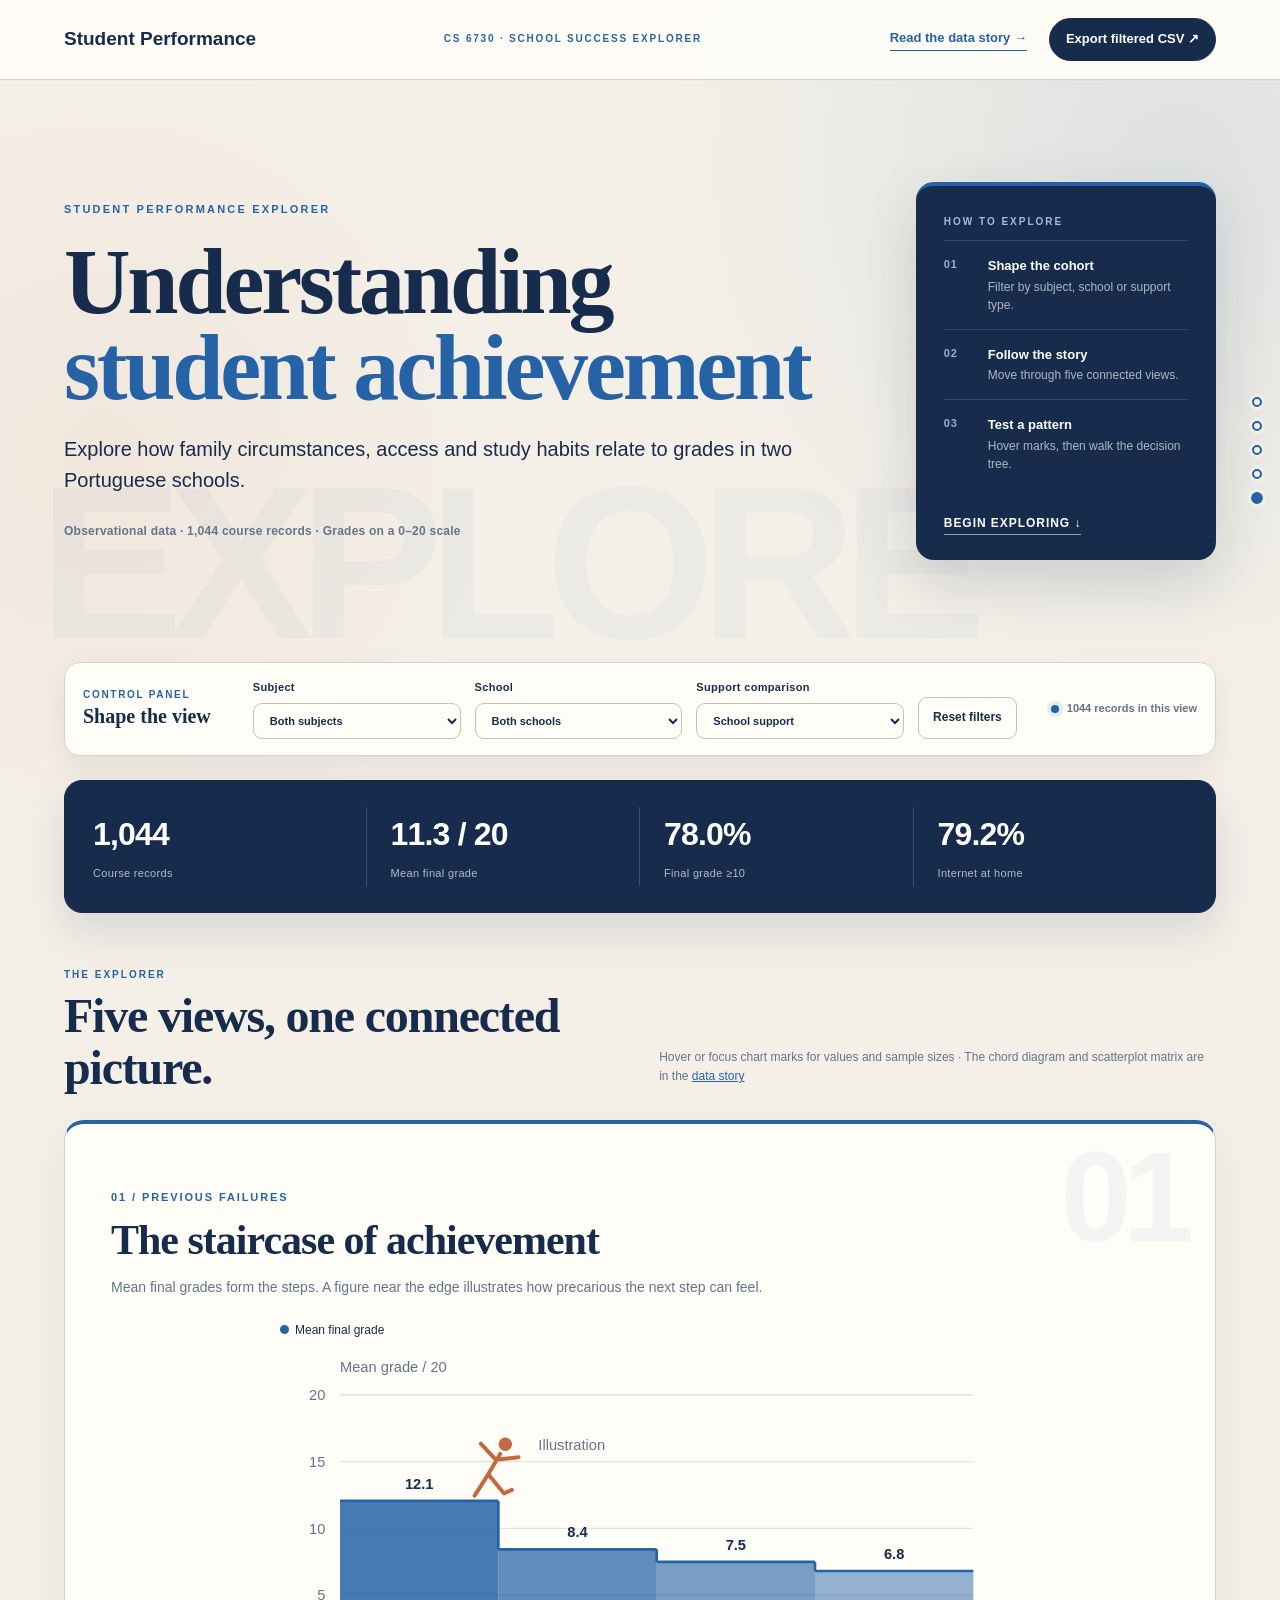
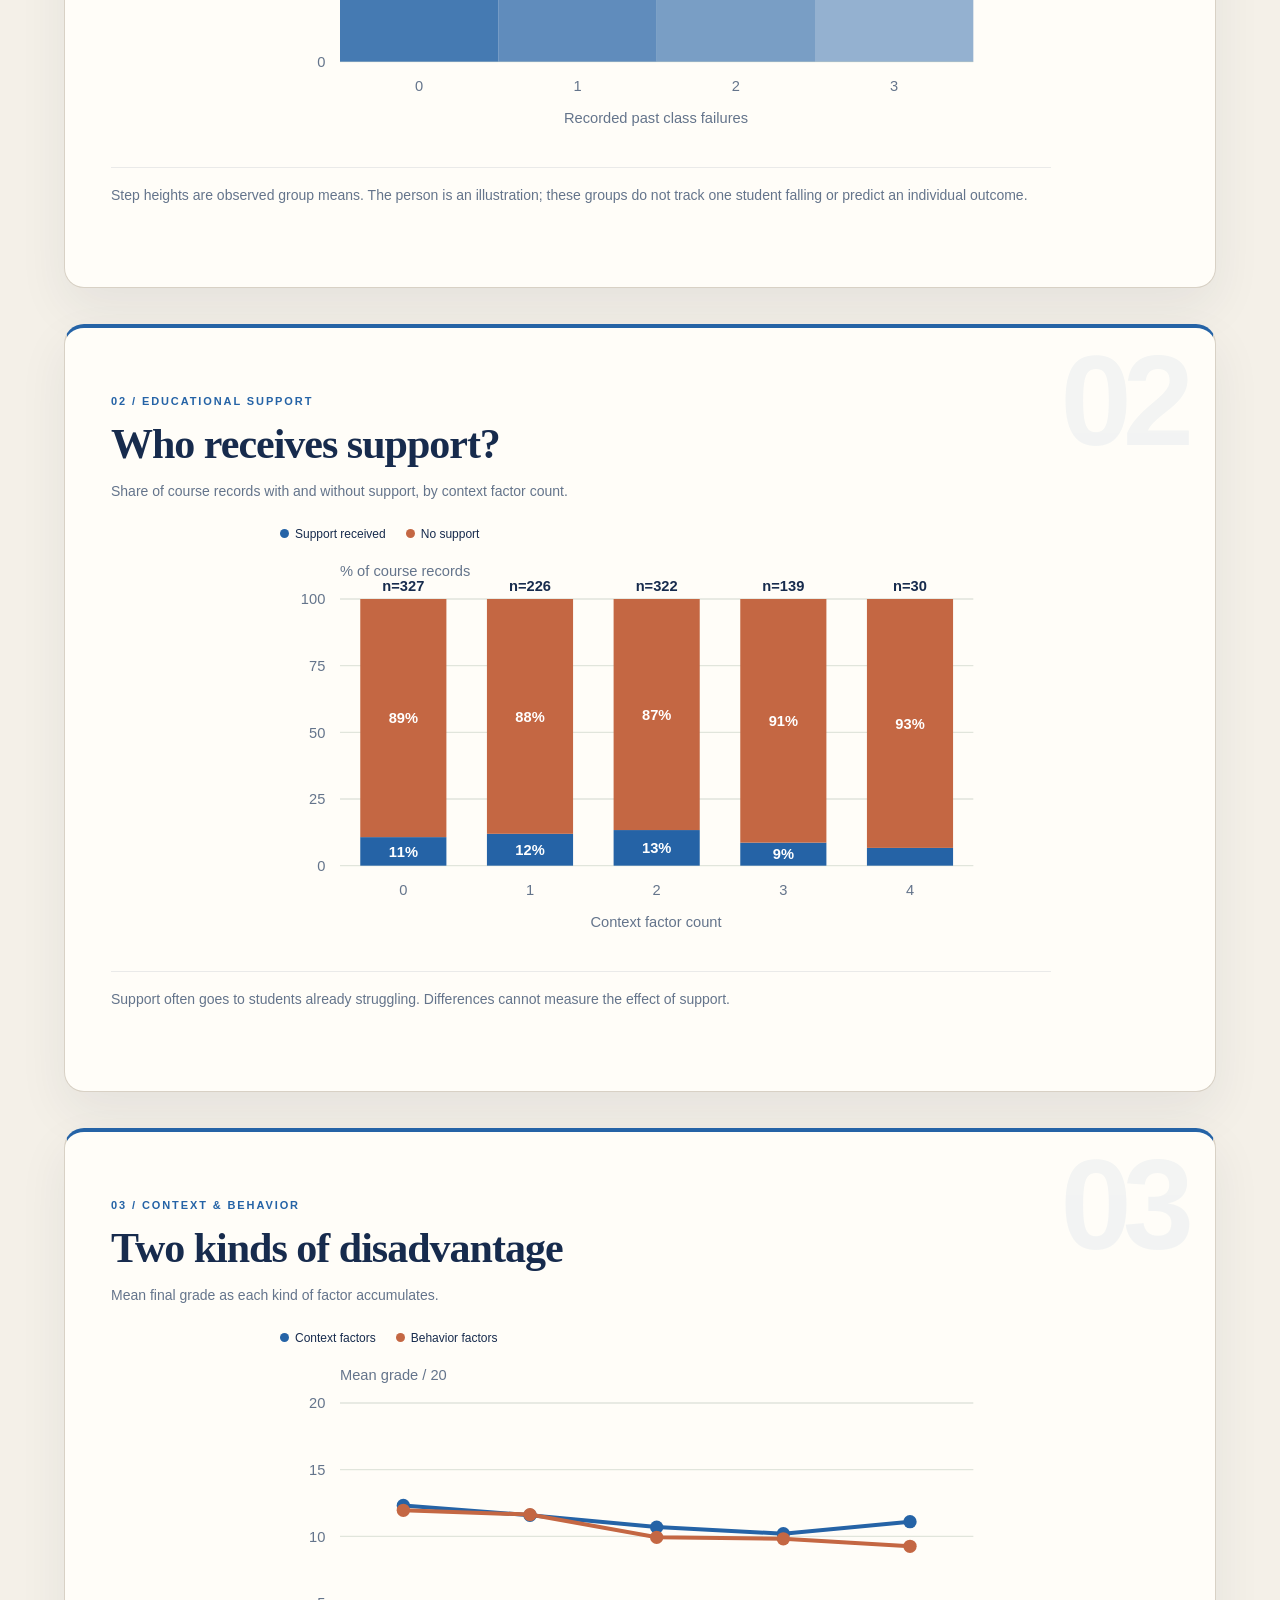
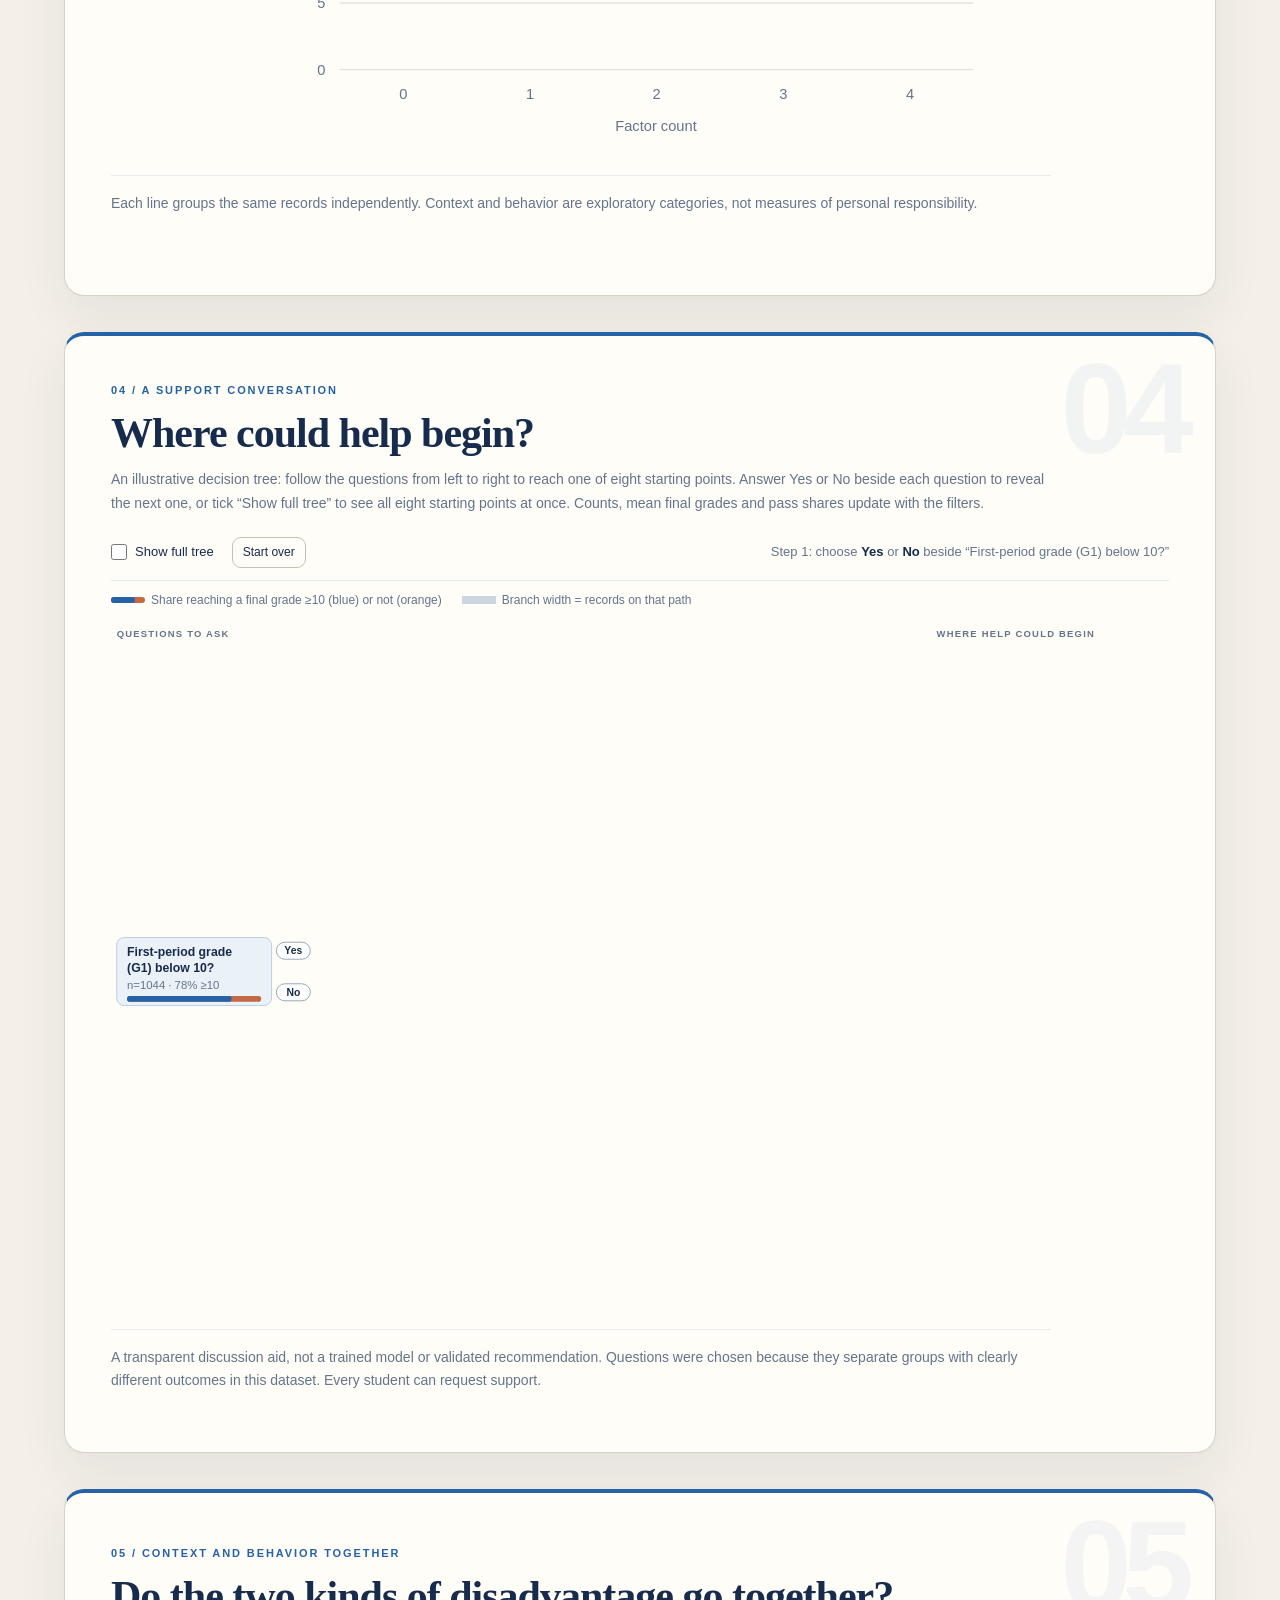
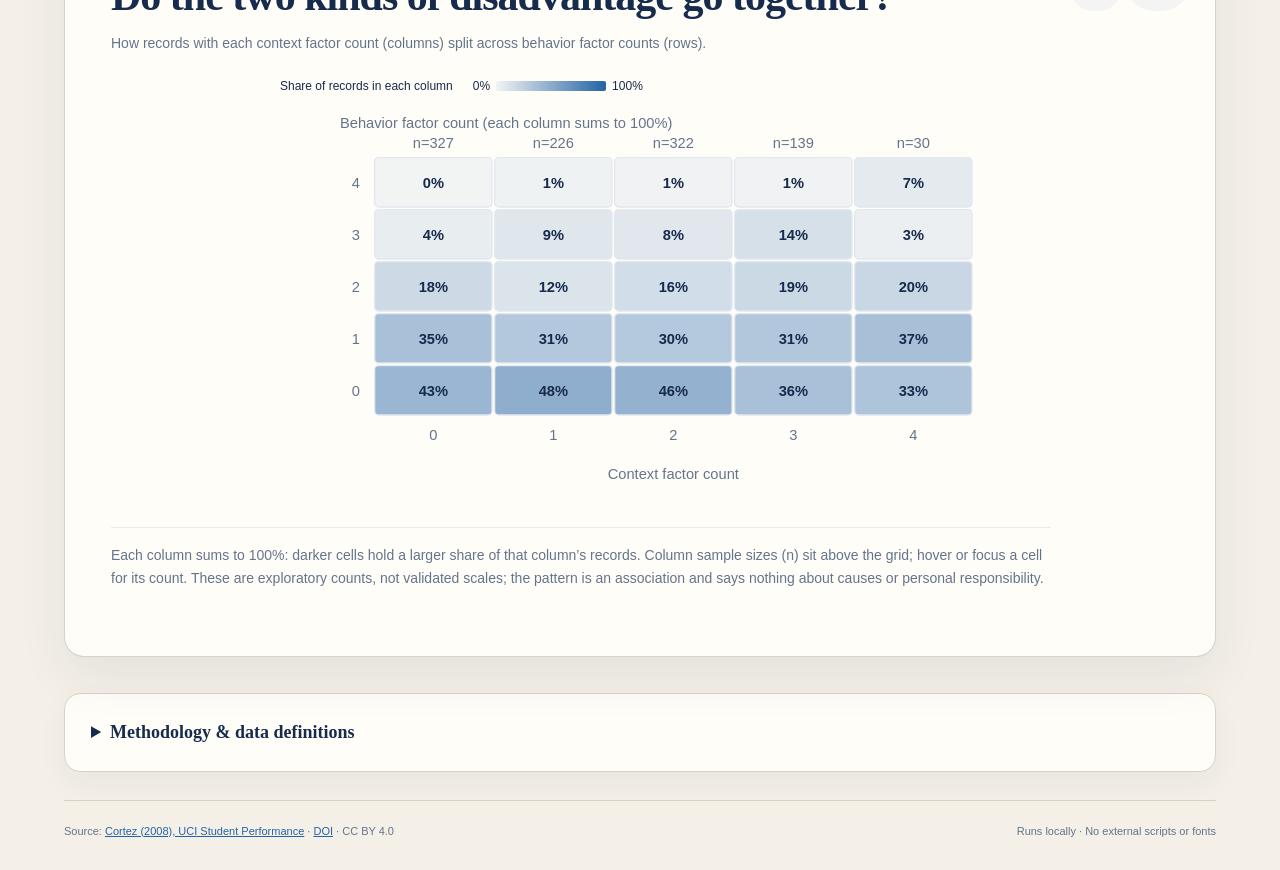
==== web/index.html @ cde4a8af "My final prototype changes Added sankey diagram for higher ed, support diagram at end, some scatterp" ====
<!doctype html>
<html lang="en" class="explorer-root">
<head><meta charset="utf-8"><meta name="viewport" content="width=device-width,initial-scale=1"><title>Student Performance Explorer</title><link rel="stylesheet" href="style.css"></head>
<body class="explorer">
<header class="site-header"><a href="#top" class="brand">Student Performance</a><span class="eyebrow">CS 6730 · SCHOOL SUCCESS EXPLORER</span><div class="header-actions"><a href="story.html" class="story-link">Read the data story →</a><button id="export">Export filtered CSV ↗</button></div></header>
<main id="top">
<section class="intro explorer-hero">
<div class="hero-copy"><p class="eyebrow">STUDENT PERFORMANCE EXPLORER</p><h1>Understanding<br><span>student achievement</span></h1><p class="lead">Explore how family circumstances, access and study habits relate to grades in two Portuguese schools.</p><p class="intro-note">Observational data · 1,044 course records · Grades on a 0–20 scale</p></div>
<aside class="hero-guide" aria-label="How to use this explorer"><p class="eyebrow">HOW TO EXPLORE</p><ol><li><span>01</span><p><strong>Shape the cohort</strong>Filter by subject, school or support type.</p></li><li><span>02</span><p><strong>Follow the story</strong>Move through five connected views.</p></li><li><span>03</span><p><strong>Test a pattern</strong>Hover marks, then walk the decision tree.</p></li></ol><a href="#v1">Begin exploring ↓</a></aside>
</section>
<section class="filters" aria-label="Filter course records"><div class="filter-heading"><p class="eyebrow">CONTROL PANEL</p><strong>Shape the view</strong></div><label>Subject<select id="subject"><option value="all">Both subjects</option><option>Mathematics</option><option>Portuguese</option></select></label><label>School<select id="school"><option value="all">Both schools</option><option value="GP">Gabriel Pereira</option><option value="MS">Mousinho da Silveira</option></select></label><label>Support comparison<select id="support"><option value="schoolsup">School support</option><option value="famsup">Family support</option></select></label><button id="reset">Reset filters</button><div class="filter-result"><i aria-hidden="true"></i><span id="filter-status" aria-live="polite"></span></div></section>
<section class="stats" id="stats"></section>
<div class="section-heading"><div><p class="eyebrow">THE EXPLORER</p><h2>Five views, one connected picture.</h2></div><span>Hover or focus chart marks for values and sample sizes · The chord diagram and scatterplot matrix are in the <a href="story.html#rising">data story</a></span></div>
<section class="grid">
<article class="card" id="v1" data-num="01"><p class="eyebrow">01 / PREVIOUS FAILURES</p><h3>The staircase of achievement</h3><p>Mean final grades form the steps. A figure near the edge illustrates how precarious the next step can feel.</p><div id="failures" class="chart"></div><p class="note">Step heights are observed group means. The person is an illustration; these groups do not track one student falling or predict an individual outcome.</p></article>
<article class="card" id="v2" data-num="02"><p class="eyebrow">02 / EDUCATIONAL SUPPORT</p><h3>Who receives support?</h3><p>Share of course records with and without support, by context factor count.</p><div id="support-chart" class="chart"></div><p class="note">Support often goes to students already struggling. Differences cannot measure the effect of support.</p></article>
<article class="card" id="v3" data-num="03"><p class="eyebrow">03 / CONTEXT & BEHAVIOR</p><h3>Two kinds of disadvantage</h3><p>Mean final grade as each kind of factor accumulates.</p><div id="factors" class="chart"></div><p class="note">Each line groups the same records independently. Context and behavior are exploratory categories, not measures of personal responsibility.</p></article>
<article class="card" id="v4" data-num="04"><p class="eyebrow">04 / A SUPPORT CONVERSATION</p><h3>Where could help begin?</h3><p>An illustrative decision tree: follow the questions from left to right to reach one of eight starting points. Answer Yes or No beside each question to reveal the next one, or tick “Show full tree” to see all eight starting points at once. Counts, mean final grades and pass shares update with the filters.</p><div id="tree" class="tree"></div><p class="note">A transparent discussion aid, not a trained model or validated recommendation. Questions were chosen because they separate groups with clearly different outcomes in this dataset. Every student can request support.</p></article>
<article class="card wide" id="v5" data-num="05"><p class="eyebrow">05 / CONTEXT AND BEHAVIOR TOGETHER</p><h3>Do the two kinds of disadvantage go together?</h3><p>How records with each context factor count (columns) split across behavior factor counts (rows).</p><div id="behavior-context" class="chart progression"></div><p class="note">Each column sums to 100%: darker cells hold a larger share of that column’s records. Column sample sizes (n) sit above the grid; hover or focus a cell for its count. These are exploratory counts, not validated scales; the pattern is an association and says nothing about causes or personal responsibility.</p></article>


</section>
<details class="method"><summary>Methodology & data definitions</summary><div class="method-grid"><div><h3>Context factors · 0–4</h3><p>One point each: no home internet; travel time above 30 minutes (code ≥3); mother's education below secondary (Medu &lt;3); father's education below secondary (Fedu &lt;3).</p></div><div><h3>Behavior factors · 0–4</h3><p>One point each: study time below 2 hours/week; workday alcohol code ≥3; weekend alcohol code ≥3; no stated desire for higher education. These thresholds are project choices, not UCI definitions.</p></div><div><h3>Records, not unique students</h3><p>395 mathematics + 649 Portuguese course records. Some students appear in both subjects. Combined means weight every course record equally; use the subject filter for separate comparisons. Grades run from 0 to 20, with ≥10 treated as passing.</p></div></div><p>All plots include zero grades. Small groups can yield unstable averages. Parental education: 0 none, 1 primary, 2 grades 5–9, 3 secondary, 4 higher. Travel: 1 &lt;15 min, 2 15–30 min, 3 30–60 min, 4 &gt;60 min.</p></details>
<footer><span>Source: <a href="https://archive.ics.uci.edu/dataset/320/student+performance" target="_blank" rel="noreferrer">Cortez (2008), UCI Student Performance</a> · <a href="https://doi.org/10.24432/C5TG7T">DOI</a> · CC BY 4.0</span><span>Runs locally · No external scripts or fonts</span></footer>
</main><nav class="dots" aria-label="Jump between charts"><a href="#v1" title="Previous failures" aria-label="Previous failures"></a><a href="#v2" title="Educational support" aria-label="Educational support"></a><a href="#v3" title="Context and behavior factors" aria-label="Context and behavior factors"></a><a href="#v4" title="Support conversation" aria-label="Support conversation"></a><a href="#v5" title="Context and behavior together" aria-label="Context and behavior together"></a></nav><div id="tooltip" role="status" hidden></div><script src="data.js"></script><script src="tree.js"></script><script src="app.js"></script></body></html>
---- web/style.css ----
:root{--ink:#172b4d;--muted:#64748b;--paper:#f8fafc;--teal:#2563a6;--orange:#bd6840;--line:#e2e8f0}*{box-sizing:border-box}body{margin:0;background:var(--paper);color:var(--ink);font:15px/1.5 'Segoe UI',sans-serif}header{display:flex;align-items:center;justify-content:space-between;gap:20px;padding:18px 5%;background:white;border-bottom:1px solid var(--line)}.brand{font-size:19px;font-weight:650;text-decoration:none;color:var(--ink)}.eyebrow{font-size:10px;letter-spacing:1.3px;font-weight:600;color:var(--muted)}main{max-width:1400px;margin:auto;padding:0 5%}.intro{padding:35px 0 26px}.intro .eyebrow{margin-bottom:8px}h1{font-size:36px;line-height:1.2;letter-spacing:-1px;margin:0 0 12px;font-weight:650}.lead{color:var(--muted);font-size:16px;margin:0;max-width:760px}.intro-note{font-size:12px;color:var(--muted);margin-bottom:0}button,select{font:inherit;color:var(--ink);background:white;border:1px solid #cbd5e1;border-radius:5px;padding:8px 12px;cursor:pointer}button:hover{background:#f1f5f9}button:focus-visible,select:focus-visible{outline:3px solid #93c5fd;outline-offset:2px}.filters{display:flex;flex-wrap:wrap;align-items:end;gap:16px;background:white;border:1px solid var(--line);padding:18px;border-radius:7px}.filters label,.scatter-controls label{display:grid;gap:6px;font-size:12px;font-weight:600}.filters select{min-width:180px}#filter-status{margin-left:auto;font-size:12px;color:var(--muted)}.stats{display:grid;grid-template-columns:repeat(4,1fr);gap:22px;padding:26px 0}.stat{border-right:1px solid var(--line)}.stat:last-child{border:0}.stat strong{display:block;font-size:29px;font-weight:600;letter-spacing:-.8px}.stat span{font-size:12px;color:var(--muted)}.section-heading{display:flex;justify-content:space-between;align-items:center;gap:20px;padding:0 0 18px}.section-heading h2{font-size:21px;margin:0;font-weight:600}.section-heading span{font-size:12px;color:var(--muted)}.grid{display:grid;grid-template-columns:1fr 1fr;gap:20px}.card{background:white;border:1px solid var(--line);border-radius:7px;padding:24px;min-width:0;display:flex;flex-direction:column}.card>.eyebrow{margin-top:0;margin-bottom:8px}.card h3{font-size:21px;font-weight:600;letter-spacing:-.4px;margin:0 0 8px}.card>p:not(.eyebrow){color:var(--muted);margin-top:0}.card>.note{font-size:12px;line-height:1.5;margin-top:auto;padding-top:16px;border-top:1px solid #f1f5f9}.chart{margin-bottom:16px}.chart svg{display:block;width:100%;height:auto}.chart text{font:11px 'Segoe UI',sans-serif;fill:var(--muted)}.chart .value{fill:var(--ink);font-weight:600}.legend{display:flex;flex-wrap:wrap;gap:20px;font-size:12px;margin:8px 0 15px}.legend i{display:inline-block;width:9px;height:9px;border-radius:50%;margin-right:6px}.chart [tabindex]:focus{outline:none;stroke:var(--ink);stroke-width:3}.wide{grid-column:1/-1}.progression{max-width:680px;width:100%;margin:0 auto 20px}.scatter-controls{display:flex;align-items:end;flex-wrap:wrap;gap:20px;border-bottom:1px solid var(--line);padding:6px 0 18px;margin-bottom:20px}#matrix-selection{font-size:12px;color:var(--muted);margin-left:auto;padding-bottom:9px}.matrix-scroll{overflow-x:auto}.scatter-matrix{min-width:660px;max-width:980px;width:100%;margin:0 auto}.scatter-matrix svg{display:block;width:100%;height:auto}.scatter-matrix text{font:10px 'Segoe UI',sans-serif;fill:var(--muted)}.scatter-matrix .matrix-label{font-size:13px;font-weight:600;fill:var(--ink)}.scatter-matrix .distribution-label{font-size:10px}.scatter-matrix [tabindex]:focus{outline:none}.scatter-matrix [tabindex]:focus-visible{stroke:#0f172a;stroke-width:2}.scatter-matrix .bar{cursor:pointer;fill:var(--ink);fill-opacity:0}.scatter-matrix .bar:hover{fill-opacity:.06}.scatter-matrix .has-selection .base circle,.scatter-matrix .has-selection .base rect{fill:#cbd5e1}.scatter-matrix .has-selection .base{fill-opacity:.3}.scatter-matrix .brush{fill:#172b4d0d;stroke:var(--ink);stroke-dasharray:4 3;pointer-events:none}.scatter-matrix .brushes{pointer-events:none}.scatter-matrix .bar.is-selected{stroke:var(--ink);stroke-width:1.5;stroke-dasharray:3 2}.scatter-controls .add-toggle{display:flex;align-items:center;gap:8px;font-weight:400;font-size:13px;cursor:pointer;padding-bottom:8px}.add-toggle span{color:var(--muted);font-size:12px}.add-toggle input{width:16px;height:16px;margin:0;accent-color:var(--teal)}.scatter-matrix .brush-area{fill:transparent;cursor:crosshair;touch-action:none}.scatter-matrix .sel,.scatter-matrix .sel-bars{pointer-events:none}.matrix-legend{color:var(--muted);align-items:center;padding-top:10px}.method{margin:24px 0;background:white;border:1px solid var(--line);border-radius:7px;padding:20px;font-size:13px;color:var(--muted)}.method summary{color:var(--ink);font-size:15px;font-weight:600;cursor:pointer}.method-grid{display:grid;grid-template-columns:repeat(3,1fr);gap:25px}.method h3{font-size:15px;color:var(--ink)}footer{display:flex;justify-content:space-between;gap:20px;border-top:1px solid var(--line);padding:22px 0 30px;font-size:11px;color:var(--muted)}a{color:var(--teal)}#tooltip{position:fixed;z-index:5;background:#172b4d;color:white;border-radius:5px;padding:9px 12px;font-size:12px;max-width:260px;pointer-events:none}@media(max-width:900px){header>.eyebrow,.section-heading>span{display:none}.grid{grid-template-columns:1fr}.method-grid{grid-template-columns:1fr}h1{font-size:31px}}@media(max-width:580px){header{padding:14px 5%;gap:12px}.brand{font-size:16px}header button{font-size:12px}.intro{padding-top:26px}h1{font-size:27px}.lead{font-size:14px}.filters label,.filters select{width:100%}.filters{gap:12px}.stats{grid-template-columns:1fr 1fr}.stat:nth-child(2){border:0}.card{padding:16px}.card h3{font-size:19px}#matrix-selection{margin-left:0}footer{flex-direction:column}}

/* One view per screen, with scroll snapping and dot navigation */
html{scroll-snap-type:y proximity;scroll-behavior:smooth}
@media(prefers-reduced-motion:reduce){html{scroll-behavior:auto}}
.grid{grid-template-columns:1fr;gap:28px}
.grid>.card{scroll-snap-align:start;scroll-margin-top:16px;min-height:calc(100vh - 32px);justify-content:center}
.grid>.card>.note{margin-top:16px}
.chart{max-width:720px;width:100%;margin-left:auto;margin-right:auto}
@media(min-width:901px) and (min-height:640px){.filters{position:sticky;top:0;z-index:4;box-shadow:0 2px 6px rgba(15,23,42,.08)}.grid>.card{scroll-margin-top:112px;min-height:calc(100vh - 132px)}}
.dots{position:fixed;right:14px;top:50%;transform:translateY(-50%);display:flex;flex-direction:column;gap:12px;z-index:3}
.dots a{display:block;width:11px;height:11px;border-radius:50%;border:2px solid var(--teal);background:white}
.dots a.active{background:var(--teal)}
.dots a:focus-visible{outline:3px solid #93c5fd;outline-offset:2px}
@media(max-width:900px){.dots{display:none}.grid>.card{min-height:0}}

/* Risk-factor chord diagram */
.network-chart svg text{font-size:13px}
.network-chart .net-link{fill-opacity:.82;stroke:white;stroke-width:.75;cursor:pointer;transition:fill-opacity .15s}
.network-chart .net-edge:hover .net-link,.network-chart .net-edge.is-hot .net-link{fill-opacity:1;stroke:var(--ink);stroke-width:1}
.network-chart .has-hot .net-edge:not(.is-hot) .net-link{fill-opacity:.1}
.network-chart .net-node>path:not(.net-hit){stroke:white;stroke-width:1}
.network-chart .net-hit{fill:transparent;stroke:none;cursor:pointer}
.network-chart .net-sel{fill:var(--ink);stroke:none!important;pointer-events:none}
.network-chart .net-label{paint-order:stroke;stroke:white;stroke-width:3px;stroke-linejoin:round;pointer-events:none}
.network-chart svg .net-group{font-size:11px;letter-spacing:1.3px;font-weight:600}
.network-chart .net-sel-label{fill:var(--ink);font-weight:600}
.network-chart .net-node.is-empty{opacity:.45}
.network-chart .has-selection .net-node.is-unselected{opacity:.4}
.network-chart .has-selection .net-link{fill-opacity:.3}
.network-chart .net-node.is-selected .net-hit,.network-chart .net-edge.is-selected .net-link{stroke:var(--ink);stroke-width:2;stroke-dasharray:4 3}
.network-chart .net-edge.is-selected .net-link{fill-opacity:1}
@media(prefers-reduced-motion:reduce){.network-chart .net-link{transition:none}}
.net-callout{font-size:14px;margin:0 0 4px;line-height:1.9}
.net-callout button{font-size:12px;padding:5px 10px;margin-left:6px}
.net-threshold{display:flex!important;align-items:center;gap:10px;font-weight:400!important;font-size:13px!important;padding-bottom:8px}
.net-threshold input{accent-color:var(--teal);width:150px}
.net-threshold output{font-weight:600;min-width:34px}
.net-legend{justify-content:center;color:var(--muted);align-items:center}.net-side{display:grid;gap:18px;margin-top:20px}.net-side .net-legend{flex-direction:column;align-items:flex-start;gap:10px;margin:0;padding:0 4px}.net-side .net-detail{margin-top:0}
.net-legend span{display:inline-flex;align-items:center;gap:6px}
#network-selection{font-size:12px;color:var(--muted);margin-left:auto;padding-bottom:9px}
.net-layout{display:grid;grid-template-columns:minmax(0,1fr) 260px;gap:20px;align-items:start;max-width:1320px;width:100%;margin:0 auto 16px}
.net-layout .network-chart{max-width:none;margin:0}.net-layout .network-chart svg{max-height:max(560px,calc(100vh - 160px));margin:0 auto}
#net-callout{max-width:1320px;width:100%;margin:0 auto}
.net-detail{border:1px solid var(--line);border-radius:7px;padding:16px;font-size:13px;line-height:1.5;color:var(--muted);background:var(--paper);min-height:120px;margin-top:20px}
.net-detail h4{margin:0 0 10px;font-size:15px;font-weight:600;color:var(--ink)}
.net-detail p{margin:10px 0 0}.net-detail h5{margin:14px 0 6px;padding-top:12px;border-top:1px solid var(--line);font-size:12px;font-weight:600;color:var(--muted)}
.net-detail dl{display:grid;grid-template-columns:1fr auto;gap:4px 12px;margin:0}
.net-detail dd{margin:0;color:var(--ink);font-weight:600;text-align:right;font-variant-numeric:tabular-nums}
.net-detail dd small{font-weight:400;color:var(--muted)}
.net-detail dl+p,.net-detail>p:only-child{margin:0}
@media(max-width:900px){.net-layout{grid-template-columns:1fr}.net-side{margin-top:0}.net-detail{min-height:0}}
@media(max-width:640px){.net-layout .network-chart{overflow-x:auto}.net-layout .network-chart svg{min-width:640px;max-height:none}}
.story-link{font-size:13px;font-weight:600;text-decoration:none;white-space:nowrap}

/* Cross-platform typography */
body{font:15px/1.6 ui-sans-serif,-apple-system,'Segoe UI',Roboto,Helvetica,Arial,sans-serif}
h1{font-size:clamp(40px,7vw,82px);line-height:1.05;letter-spacing:-2px;margin:0 0 16px;font-weight:700}
.chart text{font:11px/1.4 ui-sans-serif,-apple-system,'Segoe UI',Roboto,Helvetica,Arial,sans-serif}
.scatter-matrix text{font:10px/1.4 ui-sans-serif,-apple-system,'Segoe UI',Roboto,Helvetica,Arial,sans-serif}
@media(max-width:900px){h1{font-size:clamp(40px,7vw,82px)}}
@media(max-width:580px){h1{font-size:clamp(40px,7vw,82px)}}

/* Explorer editorial shell */
.explorer-root{overflow-x:clip}
body.explorer{--explore-paper:#f4f0e8;--explore-surface:#fffdf8;--explore-line:#d8d1c5;background:var(--explore-paper);background-image:radial-gradient(circle at 8% 8%,rgba(196,103,67,.07),transparent 26rem),radial-gradient(circle at 92% 3%,rgba(37,99,166,.10),transparent 32rem);overflow-x:clip}
.explorer .site-header{position:sticky;top:0;z-index:12;min-height:67px;background:rgba(255,253,248,.92);border-color:var(--explore-line);backdrop-filter:blur(10px);box-shadow:0 1px 0 rgba(23,43,77,.02)}
.explorer .site-header>.eyebrow{color:var(--teal);letter-spacing:1.8px}
.explorer .header-actions{display:flex;align-items:center;gap:22px}
.explorer .story-link{padding-bottom:2px;border-bottom:1px solid currentColor}
.explorer #export{border-color:var(--ink);border-radius:999px;background:var(--ink);color:white;font-size:13px;font-weight:700;padding:10px 16px}
.explorer #export:hover{background:#243a5d}
.explorer main{max-width:1400px}
.explorer .explorer-hero{position:relative;display:grid;grid-template-columns:minmax(0,1.65fr) minmax(270px,.65fr);align-items:center;gap:clamp(44px,7vw,100px);min-height:calc(68svh - 67px);padding:clamp(58px,8vw,104px) 0;isolation:isolate}
.explorer .explorer-hero::before{content:"EXPLORE";position:absolute;left:-2vw;bottom:2vh;z-index:-1;font-size:clamp(84px,17vw,220px);font-weight:800;letter-spacing:-.07em;line-height:.75;color:var(--teal);opacity:.035;pointer-events:none}
.explorer .hero-copy,.hero-guide{min-width:0}
.explorer .hero-copy>.eyebrow{margin:0 0 20px;color:var(--teal);font-size:11px;letter-spacing:2.2px}
.explorer .explorer-hero h1{max-width:900px;margin:0 0 22px;font-family:Georgia,'Times New Roman',serif;font-size:clamp(54px,7.2vw,98px);font-weight:700;line-height:.94;letter-spacing:-3.2px;text-wrap:balance}
.explorer .explorer-hero h1 span{color:var(--teal)}
.explorer .explorer-hero .lead{max-width:780px;color:var(--ink);font-size:clamp(17px,1.6vw,20px);line-height:1.55}
.explorer .explorer-hero .intro-note{margin-top:26px;font-size:12px;font-weight:650;letter-spacing:.02em}
.hero-guide{align-self:center;background:var(--ink);color:white;border-top:4px solid var(--teal);border-radius:18px;padding:28px 28px 26px;box-shadow:0 24px 60px rgba(23,43,77,.16)}
.hero-guide>.eyebrow{margin:0 0 10px;color:#9fbde0;letter-spacing:2px}
.hero-guide ol{list-style:none;margin:0 0 22px;padding:0}
.hero-guide li{display:grid;grid-template-columns:32px 1fr;gap:12px;padding:15px 0;border-top:1px solid rgba(255,255,255,.13)}
.hero-guide li>span{color:#8fb2da;font:700 11px/1.6 ui-sans-serif,-apple-system,'Segoe UI',sans-serif;letter-spacing:1px}
.hero-guide li p{margin:0;color:rgba(255,255,255,.66);font-size:12px;line-height:1.5}
.hero-guide li strong{display:block;margin-bottom:2px;color:white;font-size:13px}
.hero-guide>a{color:white;font-size:12px;font-weight:750;letter-spacing:.08em;text-decoration:none;text-transform:uppercase;border-bottom:1px solid rgba(255,255,255,.55);padding-bottom:4px}
.explorer button,.explorer select{border-color:#c9c0b3;border-radius:9px;background:var(--explore-surface)}
.explorer button:hover{background:#f2ede4}
.explorer .filters{display:grid;grid-template-columns:minmax(145px,.75fr) repeat(3,minmax(155px,1fr)) auto minmax(155px,.8fr);align-items:end;gap:14px;padding:16px 18px;background:rgba(255,253,248,.96);border-color:var(--explore-line);border-radius:16px;box-shadow:0 12px 30px rgba(23,43,77,.08)}
.filter-heading{align-self:center;padding-right:8px}
.filter-heading .eyebrow{margin:0 0 2px;color:var(--teal);letter-spacing:1.7px}
.filter-heading strong{font:700 20px/1.15 Georgia,'Times New Roman',serif}
.explorer .filters label{color:var(--ink);font-size:11px;letter-spacing:.03em}
.explorer .filters select{min-width:0;width:100%;font-weight:650;padding:10px 34px 10px 12px}
.explorer #reset{font-size:12px;font-weight:700;padding:10px 14px}
.filter-result{align-self:center;justify-self:end;display:flex;align-items:center;gap:8px;white-space:nowrap}
.filter-result i{width:8px;height:8px;border-radius:50%;background:var(--teal);box-shadow:0 0 0 4px rgba(37,99,166,.12)}
.explorer #filter-status{margin:0;color:var(--muted);font-size:11px;font-weight:650}
.explorer .stats{grid-template-columns:repeat(4,1fr);gap:0;margin:24px 0 54px;padding:26px 28px;background:var(--ink);color:white;border:1px solid var(--ink);border-radius:18px;box-shadow:0 20px 44px rgba(23,43,77,.13)}
.explorer .stats .stat{padding:2px 24px;border-color:rgba(255,255,255,.16)}
.explorer .stats .stat:first-child{padding-left:0}
.explorer .stats .stat:last-child{padding-right:0}
.explorer .stats .stat strong{color:white;font-size:clamp(28px,2.5vw,36px);font-weight:700}
.explorer .stats .stat span{color:rgba(255,255,255,.68);font-size:11px;letter-spacing:.03em}
.explorer .section-heading{padding:0 0 26px;align-items:end}
.explorer .section-heading .eyebrow{margin:0 0 7px;color:var(--teal);letter-spacing:2px}
.explorer .section-heading h2{margin:0;font:700 clamp(32px,4vw,48px)/1.08 Georgia,'Times New Roman',serif;letter-spacing:-1.2px}
.explorer .section-heading>span{padding-bottom:7px}
.explorer .grid{gap:36px}
.explorer .grid>.card{position:relative;overflow:clip;padding:clamp(28px,4vw,46px);background:var(--explore-surface);border-color:var(--explore-line);border-top:4px solid var(--teal);border-radius:20px;box-shadow:0 20px 50px rgba(23,43,77,.07)}
.explorer .grid>.card::before{content:attr(data-num);position:absolute;top:22px;right:30px;color:var(--teal);font-size:clamp(74px,10vw,138px);font-weight:800;line-height:.8;letter-spacing:-.07em;opacity:.055;pointer-events:none}
.explorer .grid>.card>*{position:relative;z-index:1}
.explorer .card>.eyebrow{margin-bottom:12px;color:var(--teal);font-size:11px;letter-spacing:1.9px}
.explorer .card h3{max-width:880px;margin-bottom:12px;font:700 clamp(28px,3.5vw,42px)/1.08 Georgia,'Times New Roman',serif;letter-spacing:-1px;text-wrap:balance}
.explorer .card>p:not(.eyebrow){max-width:940px;font-size:14px;line-height:1.65}
.explorer .card>.note{max-width:none;border-color:rgba(23,43,77,.09);font-size:11px}
.explorer .chart text{font-family:ui-sans-serif,-apple-system,'Segoe UI',Roboto,Helvetica,Arial,sans-serif}
.explorer .net-detail{background:#f8f5ef;border-color:var(--explore-line);border-radius:12px}
.explorer .scatter-controls{border-color:var(--explore-line)}
.explorer .method{margin:36px 0 28px;padding:24px 26px;background:var(--explore-surface);border-color:var(--explore-line);border-radius:16px;box-shadow:0 12px 30px rgba(23,43,77,.05)}
.explorer .method summary{font-family:Georgia,'Times New Roman',serif;font-size:18px}
.explorer footer{border-color:var(--explore-line)}
.explorer .dots{right:18px;gap:14px}
.explorer .dots a{width:10px;height:10px;background:var(--explore-paper);border-color:var(--teal);box-shadow:0 0 0 3px rgba(244,240,232,.9)}
.explorer .dots a.active{background:var(--teal);transform:scale(1.18)}
.explorer #tooltip{background:var(--ink);border-radius:9px;box-shadow:0 8px 24px rgba(23,43,77,.2)}
@media(min-width:901px) and (min-height:640px){.explorer .filters{top:67px}.explorer .grid>.card{scroll-margin-top:150px}}
@media(max-width:1180px) and (min-width:901px){.explorer .site-header>.eyebrow,.filter-heading{display:none}.explorer .filters{grid-template-columns:repeat(3,minmax(150px,1fr)) auto}.filter-result{grid-column:1/-1}.explorer .explorer-hero{grid-template-columns:minmax(0,1.35fr) minmax(260px,.65fr);gap:45px}}
@media(max-width:900px){.explorer .explorer-hero{grid-template-columns:1fr;min-height:0;gap:34px;padding:64px 0}.explorer .explorer-hero h1{font-size:clamp(48px,10vw,76px)}.hero-guide{max-width:620px}.explorer .filters{position:relative;top:auto;grid-template-columns:1fr 1fr}.filter-heading,.filter-result{grid-column:1/-1}.filter-result{justify-self:start}.explorer .stats{margin-bottom:44px}.explorer .stats .stat{padding:4px 22px}.explorer .stats .stat:first-child{padding-left:0}.explorer .stats .stat:nth-child(2){border-right:0}.explorer .stats .stat:nth-child(n+3){margin-top:20px;padding-top:20px;border-top:1px solid rgba(255,255,255,.16)}.explorer .stats .stat:nth-child(3){padding-left:0}.explorer .section-heading{align-items:start}.explorer .grid>.card{border-radius:16px}}
@media(max-width:640px){.explorer .site-header{min-height:57px;padding:12px 5%}.explorer .site-header .brand{font-size:15px}.explorer .header-actions{gap:12px}.explorer #export{display:none}.explorer .story-link{font-size:0}.explorer .story-link::before{content:"Story →";font-size:12px}.explorer .explorer-hero{padding:50px 0 56px}.explorer .explorer-hero h1{font-size:clamp(40px,11.4vw,46px);line-height:.98;letter-spacing:-1.7px}.explorer .explorer-hero .lead{font-size:16px}.hero-guide{width:100%;padding:24px;border-radius:14px}.hero-guide li{grid-template-columns:30px minmax(0,1fr)}.explorer .filters{grid-template-columns:1fr;padding:16px;border-radius:13px}.filter-heading,.filter-result{grid-column:auto}.explorer .filters label,.explorer .filters select,.explorer #reset{width:100%}.explorer .stats{grid-template-columns:1fr 1fr;padding:22px 20px;border-radius:14px}.explorer .stats .stat{padding-left:16px;padding-right:16px}.explorer .stats .stat strong{font-size:26px}.explorer .section-heading h2{font-size:34px}.explorer .section-heading>span{display:none}.explorer .grid{gap:24px}.explorer .grid>.card{padding:24px 20px;border-radius:14px}.explorer .grid>.card::before{top:20px;right:20px}.explorer .card h3{font-size:29px}.explorer .method{padding:20px;border-radius:13px}}

/* Support-conversation tree (shared with the data story) */
.tree{max-width:1180px;width:100%;margin:0 auto;padding:6px 0 18px}
.tree-controls{display:flex;align-items:center;flex-wrap:wrap;gap:10px 18px;padding:2px 0 12px;margin-bottom:10px;border-bottom:1px solid var(--line)}
.tree-toggle{display:flex;align-items:center;gap:8px;font-size:13px;cursor:pointer}
.tree-toggle input{width:16px;height:16px;margin:0;accent-color:var(--teal)}
.tree-restart{font-size:12px;padding:5px 10px}
.tree-status{margin:0 0 0 auto;font-size:13px;color:var(--muted)}
.tree-status strong{color:var(--ink)}
.tree-legend{display:flex;flex-wrap:wrap;gap:20px;font-size:12px;color:var(--muted);margin:4px 0 12px}
.tree-legend span{display:inline-flex;align-items:center;gap:6px}
.tree-scroll{overflow-x:auto}
.tree-svg{display:block;width:100%;min-width:880px;max-width:1180px;margin:0 auto;height:auto}
.tree-svg text{font:12px ui-sans-serif,-apple-system,'Segoe UI',Roboto,Helvetica,Arial,sans-serif;fill:var(--muted)}
.tree-svg .tree-title{font-size:13px;font-weight:600;fill:var(--ink)}
.tree-svg .tree-stat{font-weight:700;fill:var(--ink)}
.tree-svg .tree-head{font-size:10px;letter-spacing:1.3px;font-weight:600}
.tree-q .tree-box{fill:#eaf1f7;stroke:#b9cde0}
.tree-leaf-box .tree-box{fill:#fffdf8;stroke:#d8d2c4}
.tree-link path{fill:none;stroke:#cbd5e1;stroke-opacity:.85}
.tree-svg [tabindex]{cursor:default;outline:none}
.tree-svg [tabindex]:focus-visible .tree-box,.tree-svg .tree-link:focus-visible path{stroke:var(--ink);stroke-width:2}
/* Walk-through reveal: a branch draws itself in, then the box it leads to fades and slides into place. */
.tree-svg [data-node]{opacity:0;visibility:hidden;transition:opacity .25s ease,visibility 0s linear .25s}
.tree-svg [data-node].is-shown{opacity:1;visibility:visible;transition:opacity .35s ease .3s,visibility 0s}
.tree-svg .tree-link.is-shown{transition:opacity .15s ease,visibility 0s}
.tree-link path{stroke-dasharray:1;stroke-dashoffset:1;transition:stroke-dashoffset .45s ease}
.tree-link.is-shown path{stroke-dashoffset:0}
.tree-pop{transform:translateX(-14px);transition:transform .4s ease .3s}
.is-shown>.tree-pop{transform:none}
.tree-svg .tree-pill{cursor:pointer}
.tree-pill rect{fill:white;stroke:#94a3b8;transition:fill .2s,stroke .2s}
.tree-svg .tree-pill text{font-size:11px;font-weight:700;fill:var(--ink);pointer-events:none;transition:fill .2s}
.tree-pill:hover rect{stroke:var(--ink)}
.tree-pill:focus-visible rect{stroke:var(--ink);stroke-width:2}
.tree-pill.is-chosen rect{fill:var(--ink);stroke:var(--ink)}
.tree-svg .tree-pill.is-chosen text{fill:white}
.tree-svg.is-full .tree-pill{pointer-events:none}
.tree-svg.is-full .tree-pill rect{stroke:#cbd5e1}
/* Full tree: hovering traces every path through a box or branch. */
.tree-svg.has-hot [data-leaves]:not(.is-hot){opacity:.28}
.tree-svg .tree-link.is-hot path{stroke:#94a3b8}
.tree-svg .is-hot .tree-box{stroke:var(--ink)}
@media(prefers-reduced-motion:reduce){.tree-svg [data-node],.tree-svg [data-node].is-shown,.tree-link path,.tree-pop,.tree-pill rect{transition:none}}
@media(max-width:640px){.tree-status{margin-left:0;flex-basis:100%}}
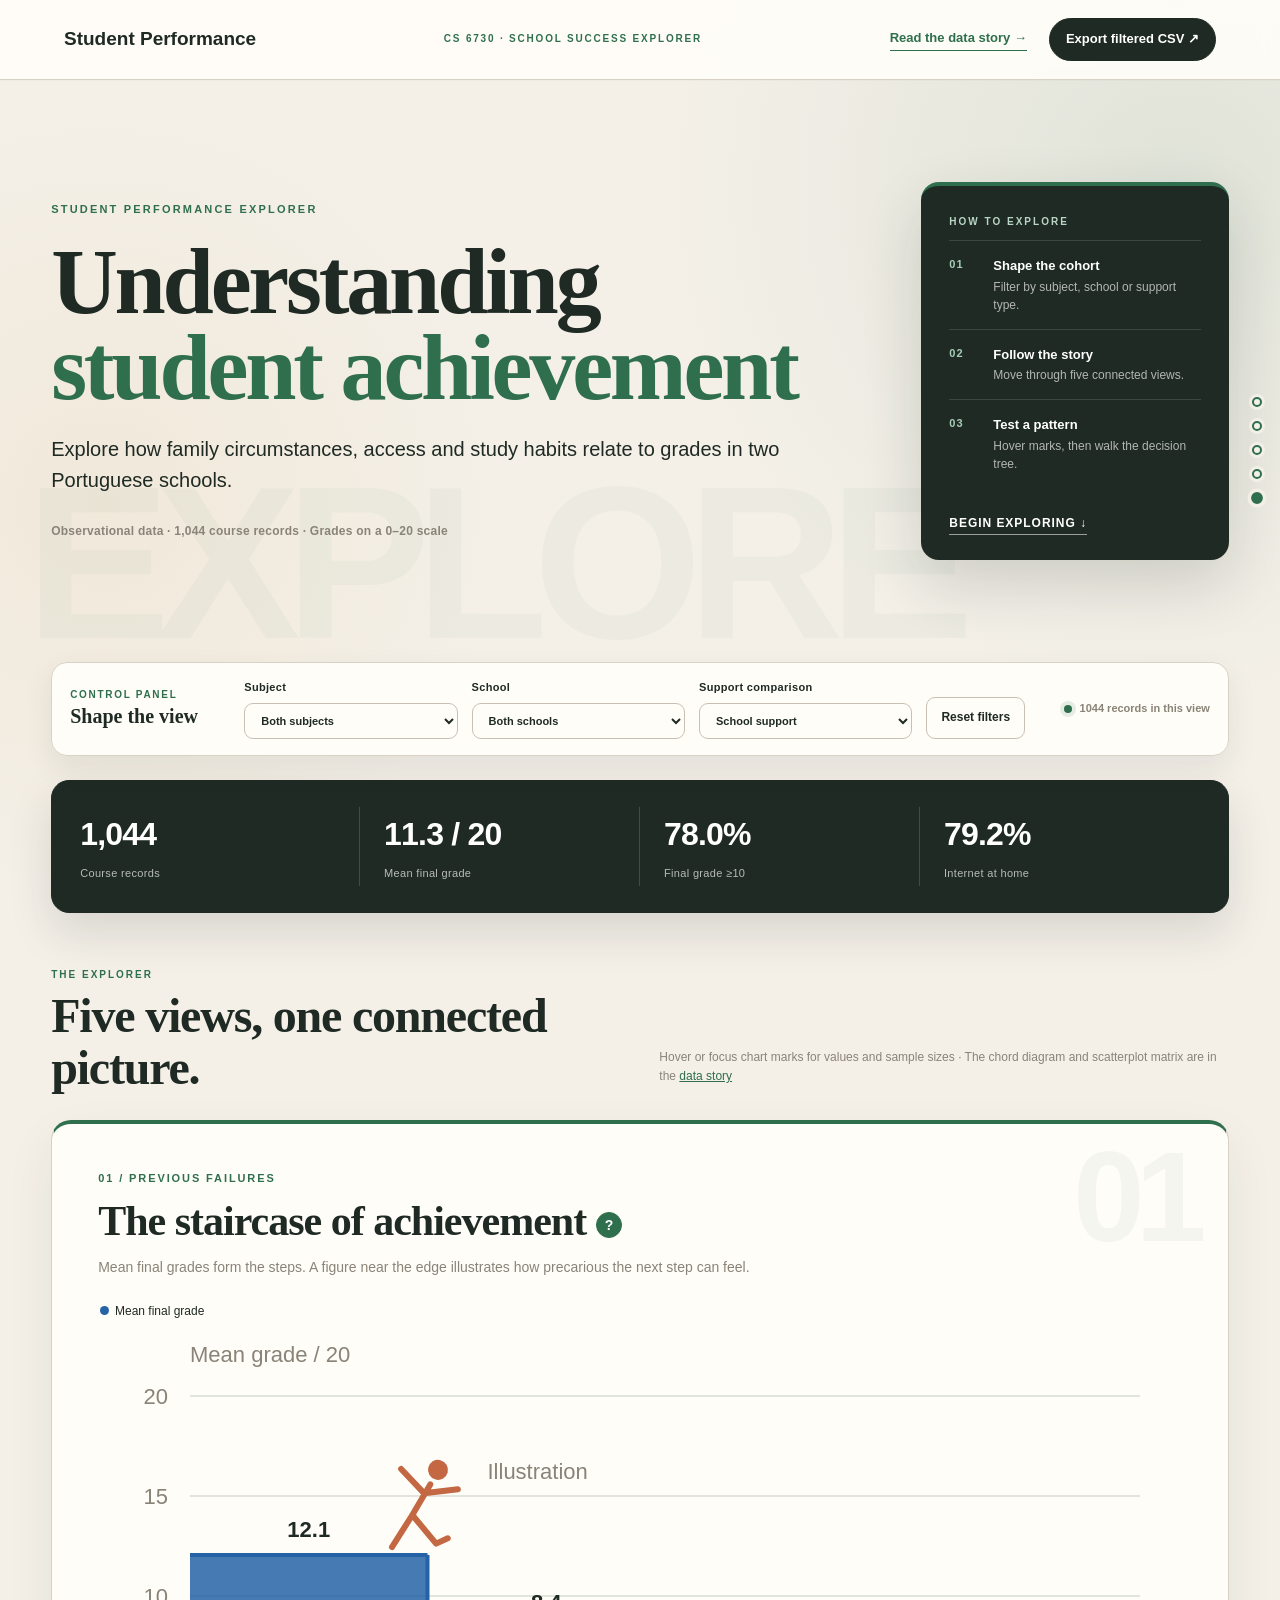
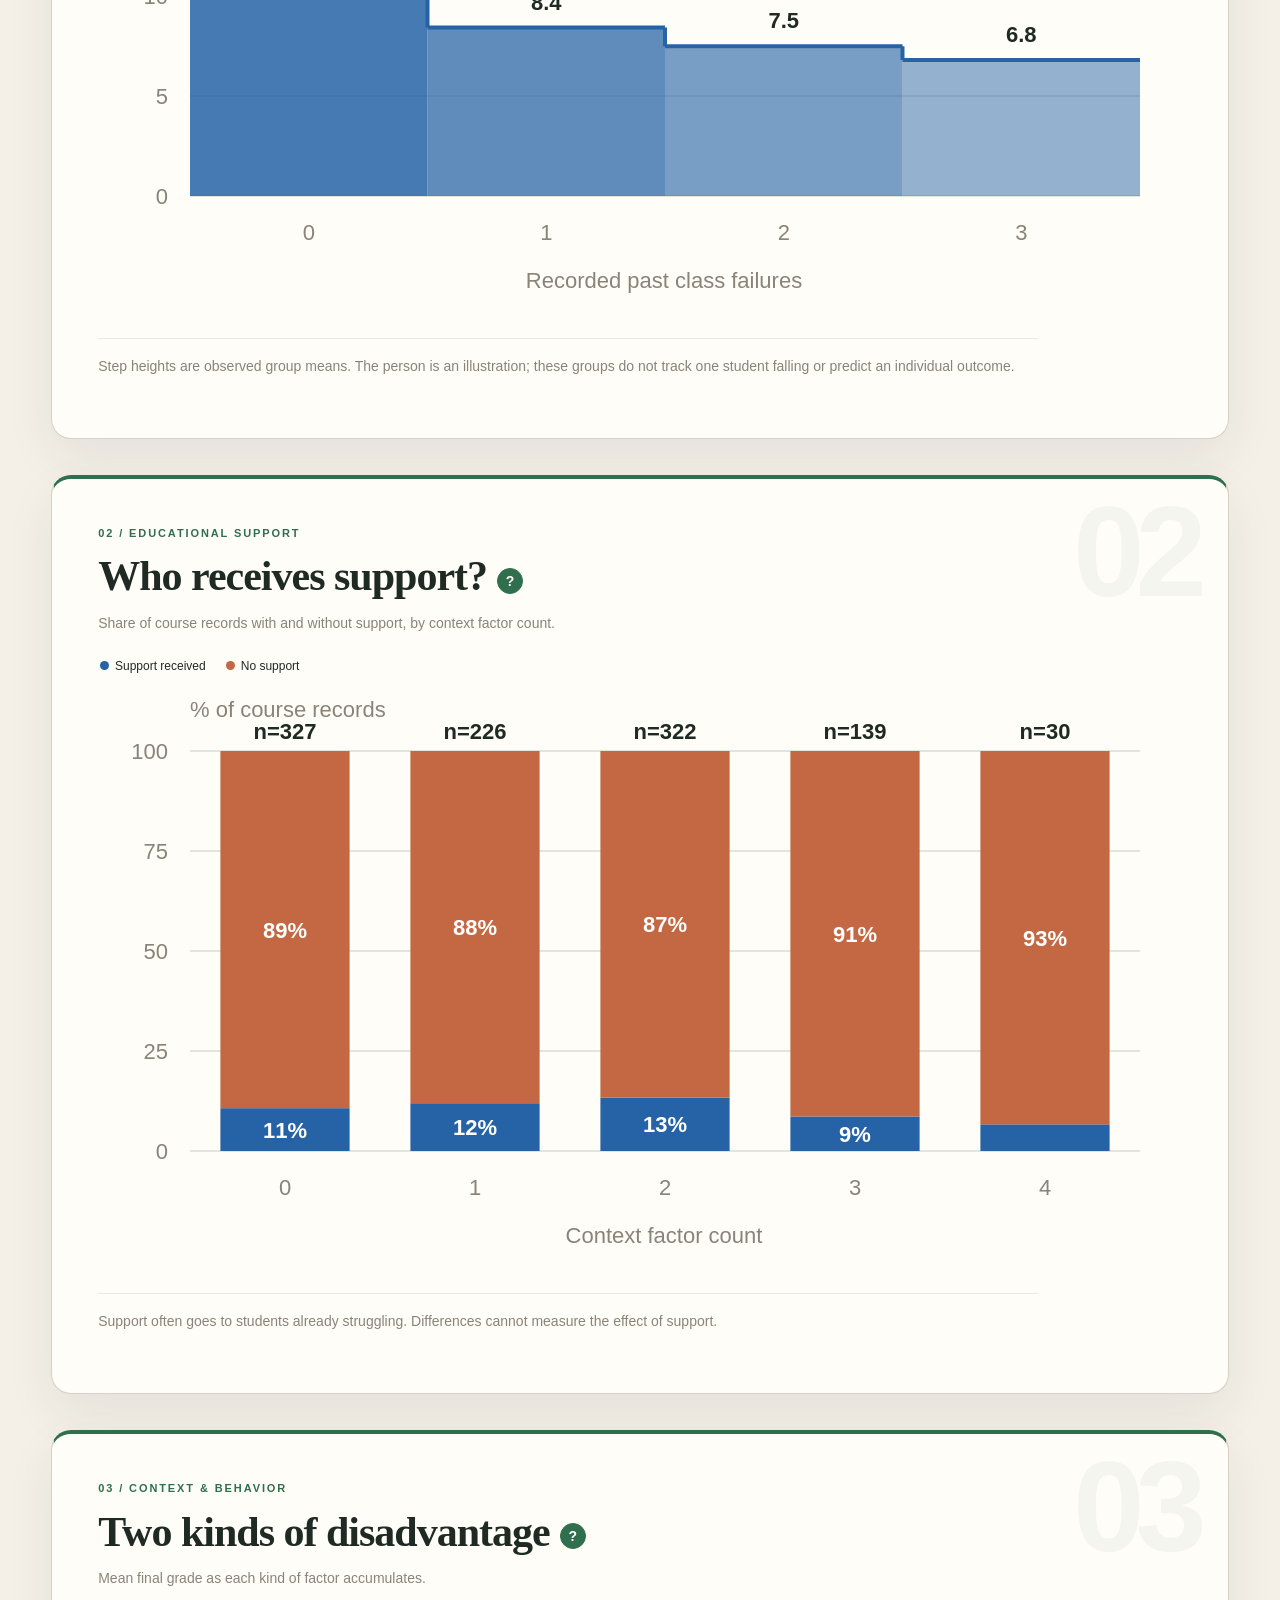
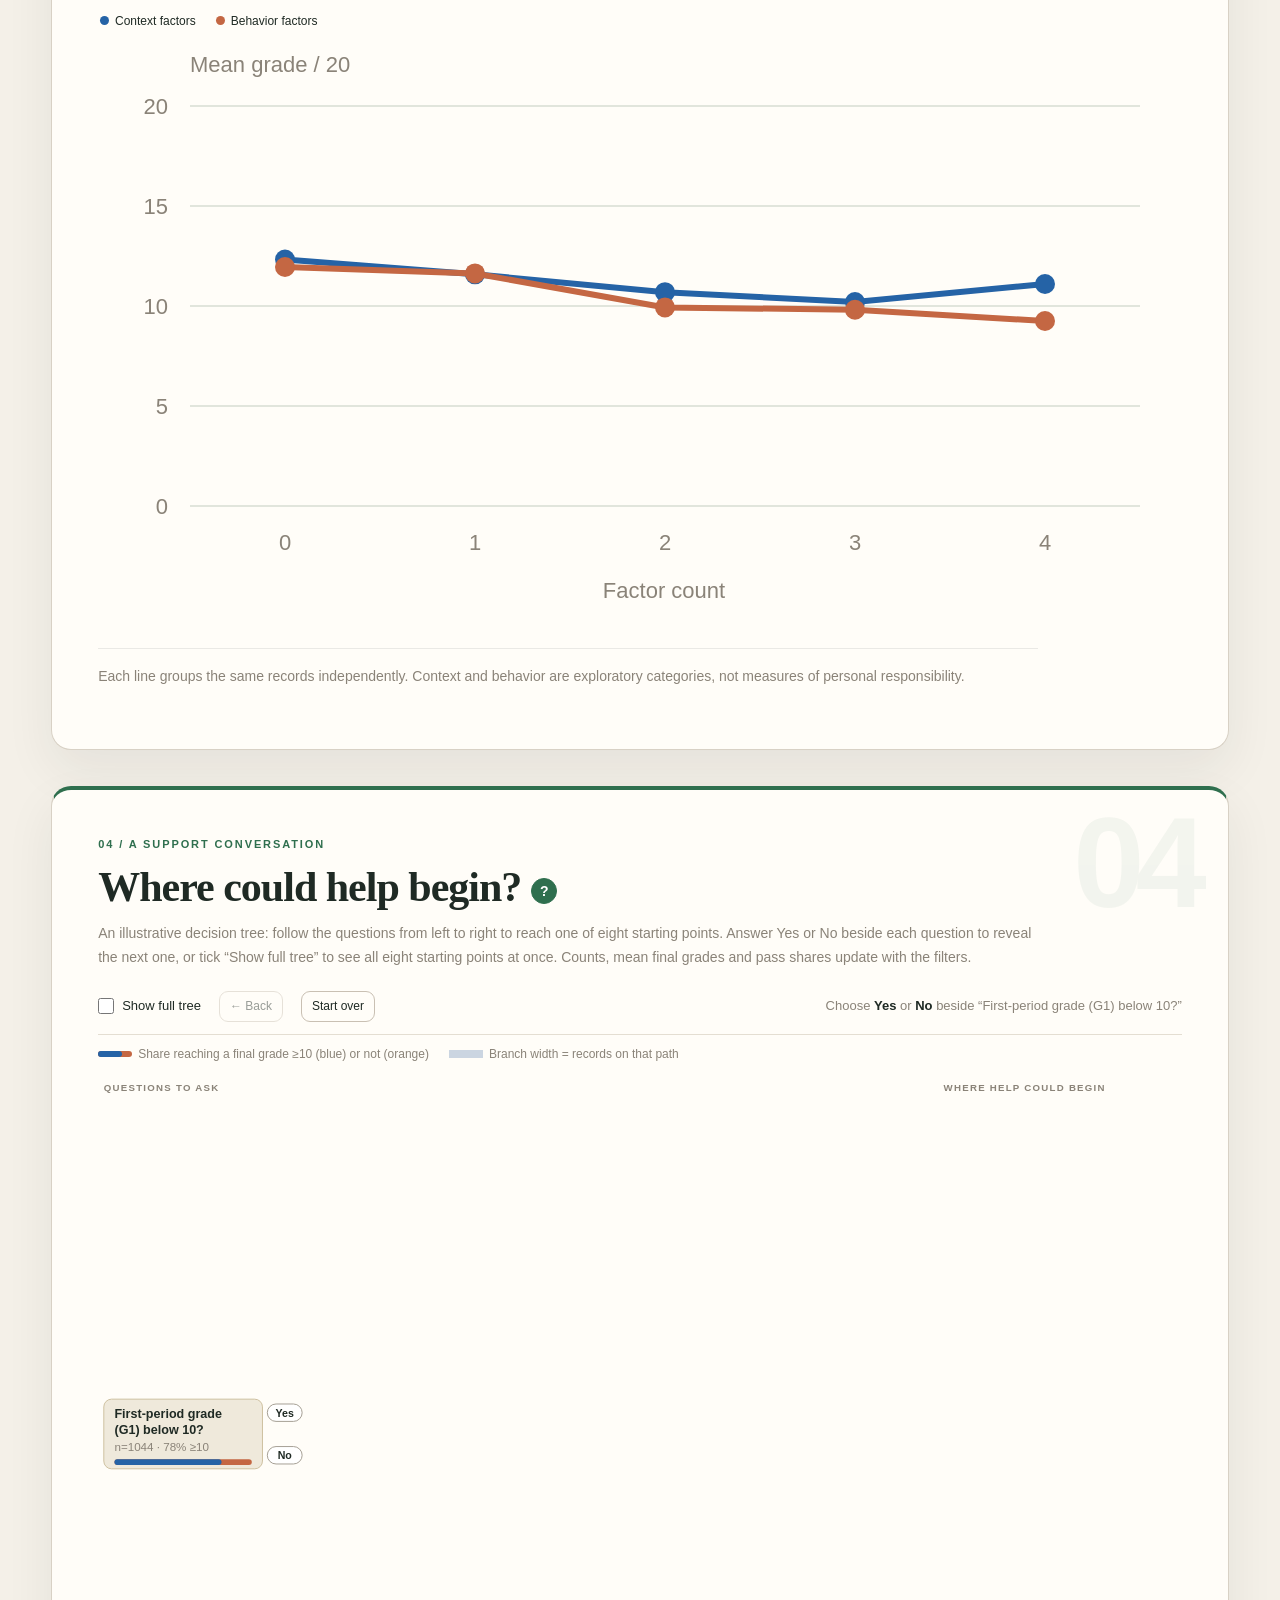
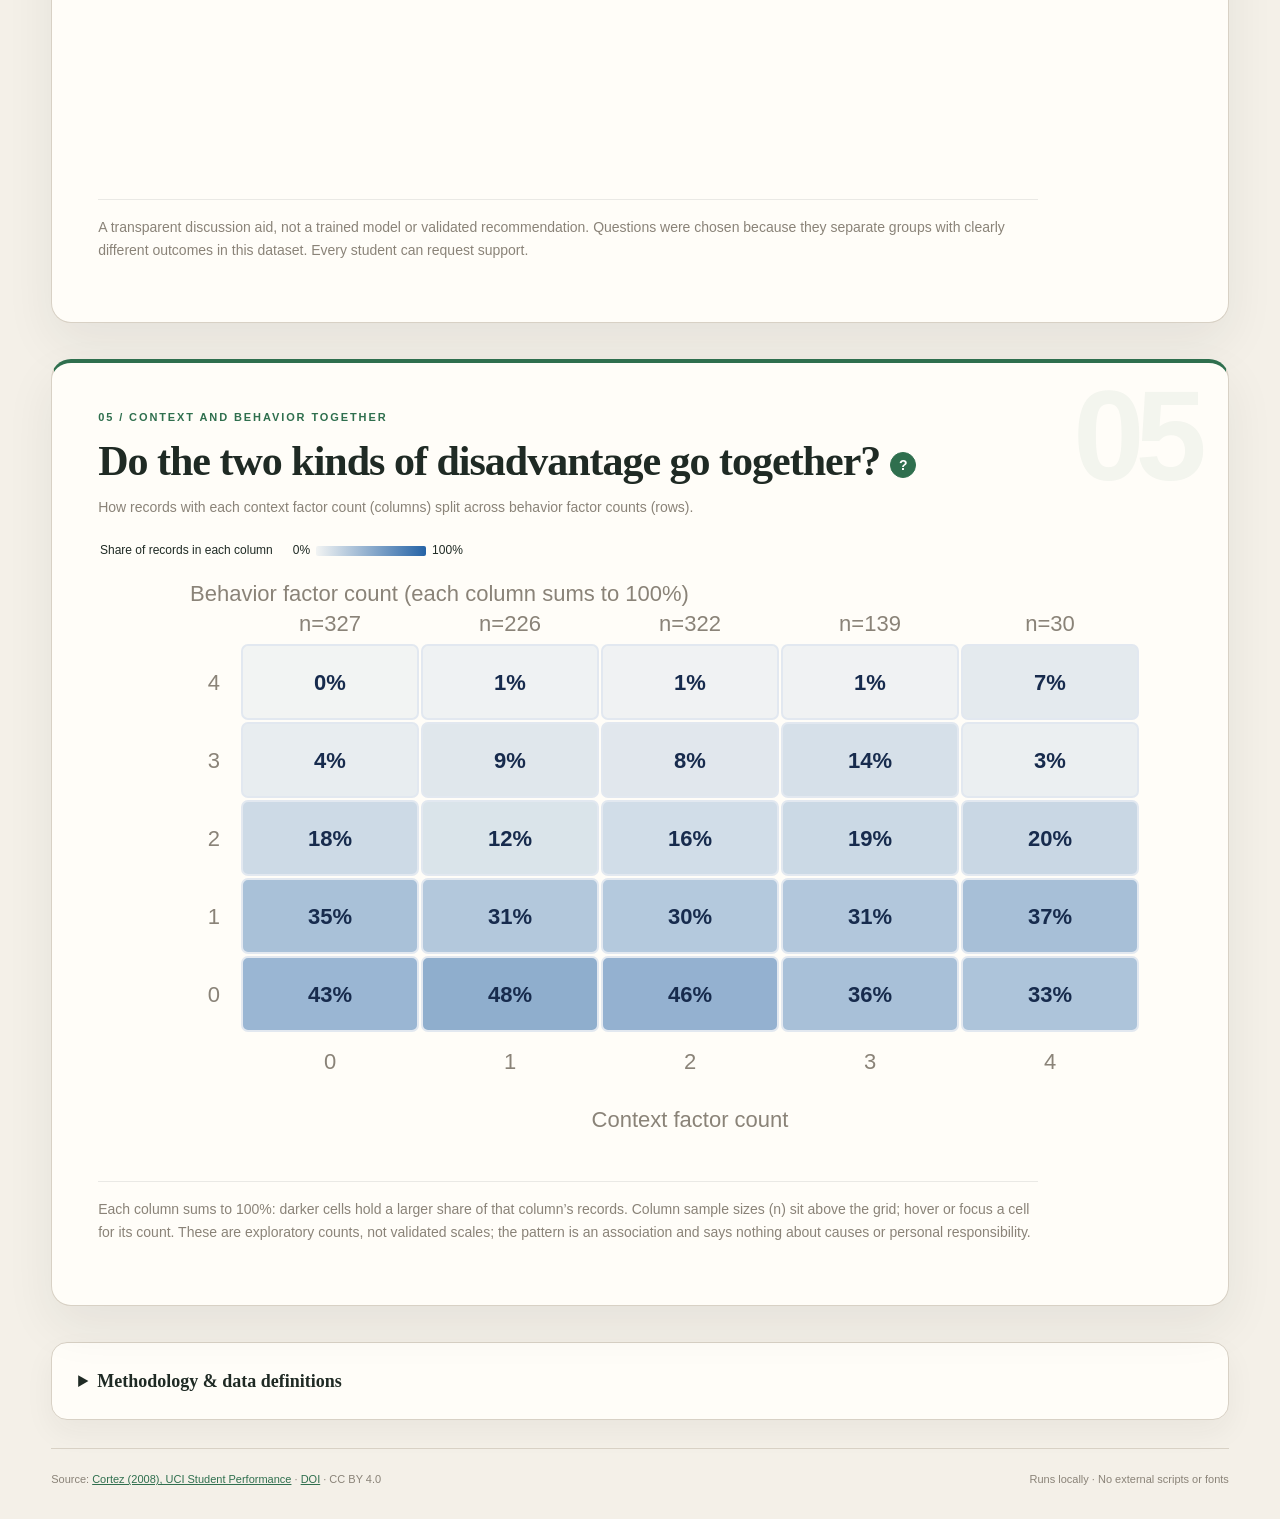
==== commit b29056ba: "Add big-idea and tip pop-ups to the interactive charts (TA feedback) A small ? button after each int" ====
--- a/web/index.html
+++ b/web/index.html
@@ -22,4 +22,4 @@
 </section>
 <details class="method"><summary>Methodology & data definitions</summary><div class="method-grid"><div><h3>Context factors · 0–4</h3><p>One point each: no home internet; travel time above 30 minutes (code ≥3); mother's education below secondary (Medu &lt;3); father's education below secondary (Fedu &lt;3).</p></div><div><h3>Behavior factors · 0–4</h3><p>One point each: study time below 2 hours/week; workday alcohol code ≥3; weekend alcohol code ≥3; no stated desire for higher education. These thresholds are project choices, not UCI definitions.</p></div><div><h3>Records, not unique students</h3><p>395 mathematics + 649 Portuguese course records. Some students appear in both subjects. Combined means weight every course record equally; use the subject filter for separate comparisons. Grades run from 0 to 20, with ≥10 treated as passing.</p></div></div><p>All plots include zero grades. Small groups can yield unstable averages. Parental education: 0 none, 1 primary, 2 grades 5–9, 3 secondary, 4 higher. Travel: 1 &lt;15 min, 2 15–30 min, 3 30–60 min, 4 &gt;60 min.</p></details>
 <footer><span>Source: <a href="https://archive.ics.uci.edu/dataset/320/student+performance" target="_blank" rel="noreferrer">Cortez (2008), UCI Student Performance</a> · <a href="https://doi.org/10.24432/C5TG7T">DOI</a> · CC BY 4.0</span><span>Runs locally · No external scripts or fonts</span></footer>
-</main><nav class="dots" aria-label="Jump between charts"><a href="#v1" title="Previous failures" aria-label="Previous failures"></a><a href="#v2" title="Educational support" aria-label="Educational support"></a><a href="#v3" title="Context and behavior factors" aria-label="Context and behavior factors"></a><a href="#v4" title="Support conversation" aria-label="Support conversation"></a><a href="#v5" title="Context and behavior together" aria-label="Context and behavior together"></a></nav><div id="tooltip" role="status" hidden></div><script src="data.js"></script><script src="tree.js"></script><script src="app.js"></script></body></html>
+</main><nav class="dots" aria-label="Jump between charts"><a href="#v1" title="Previous failures" aria-label="Previous failures"></a><a href="#v2" title="Educational support" aria-label="Educational support"></a><a href="#v3" title="Context and behavior factors" aria-label="Context and behavior factors"></a><a href="#v4" title="Support conversation" aria-label="Support conversation"></a><a href="#v5" title="Context and behavior together" aria-label="Context and behavior together"></a></nav><div id="tooltip" role="status" hidden></div><script src="data.js"></script><script src="tree.js"></script><script src="app.js"></script><script src="tips.js"></script></body></html>
--- a/web/style.css
+++ b/web/style.css
@@ -1,4 +1,4 @@
-:root{--ink:#172b4d;--muted:#64748b;--paper:#f8fafc;--teal:#2563a6;--orange:#bd6840;--line:#e2e8f0}*{box-sizing:border-box}body{margin:0;background:var(--paper);color:var(--ink);font:15px/1.5 'Segoe UI',sans-serif}header{display:flex;align-items:center;justify-content:space-between;gap:20px;padding:18px 5%;background:white;border-bottom:1px solid var(--line)}.brand{font-size:19px;font-weight:650;text-decoration:none;color:var(--ink)}.eyebrow{font-size:10px;letter-spacing:1.3px;font-weight:600;color:var(--muted)}main{max-width:1400px;margin:auto;padding:0 5%}.intro{padding:35px 0 26px}.intro .eyebrow{margin-bottom:8px}h1{font-size:36px;line-height:1.2;letter-spacing:-1px;margin:0 0 12px;font-weight:650}.lead{color:var(--muted);font-size:16px;margin:0;max-width:760px}.intro-note{font-size:12px;color:var(--muted);margin-bottom:0}button,select{font:inherit;color:var(--ink);background:white;border:1px solid #cbd5e1;border-radius:5px;padding:8px 12px;cursor:pointer}button:hover{background:#f1f5f9}button:focus-visible,select:focus-visible{outline:3px solid #93c5fd;outline-offset:2px}.filters{display:flex;flex-wrap:wrap;align-items:end;gap:16px;background:white;border:1px solid var(--line);padding:18px;border-radius:7px}.filters label,.scatter-controls label{display:grid;gap:6px;font-size:12px;font-weight:600}.filters select{min-width:180px}#filter-status{margin-left:auto;font-size:12px;color:var(--muted)}.stats{display:grid;grid-template-columns:repeat(4,1fr);gap:22px;padding:26px 0}.stat{border-right:1px solid var(--line)}.stat:last-child{border:0}.stat strong{display:block;font-size:29px;font-weight:600;letter-spacing:-.8px}.stat span{font-size:12px;color:var(--muted)}.section-heading{display:flex;justify-content:space-between;align-items:center;gap:20px;padding:0 0 18px}.section-heading h2{font-size:21px;margin:0;font-weight:600}.section-heading span{font-size:12px;color:var(--muted)}.grid{display:grid;grid-template-columns:1fr 1fr;gap:20px}.card{background:white;border:1px solid var(--line);border-radius:7px;padding:24px;min-width:0;display:flex;flex-direction:column}.card>.eyebrow{margin-top:0;margin-bottom:8px}.card h3{font-size:21px;font-weight:600;letter-spacing:-.4px;margin:0 0 8px}.card>p:not(.eyebrow){color:var(--muted);margin-top:0}.card>.note{font-size:12px;line-height:1.5;margin-top:auto;padding-top:16px;border-top:1px solid #f1f5f9}.chart{margin-bottom:16px}.chart svg{display:block;width:100%;height:auto}.chart text{font:11px 'Segoe UI',sans-serif;fill:var(--muted)}.chart .value{fill:var(--ink);font-weight:600}.legend{display:flex;flex-wrap:wrap;gap:20px;font-size:12px;margin:8px 0 15px}.legend i{display:inline-block;width:9px;height:9px;border-radius:50%;margin-right:6px}.chart [tabindex]:focus{outline:none;stroke:var(--ink);stroke-width:3}.wide{grid-column:1/-1}.progression{max-width:680px;width:100%;margin:0 auto 20px}.scatter-controls{display:flex;align-items:end;flex-wrap:wrap;gap:20px;border-bottom:1px solid var(--line);padding:6px 0 18px;margin-bottom:20px}#matrix-selection{font-size:12px;color:var(--muted);margin-left:auto;padding-bottom:9px}.matrix-scroll{overflow-x:auto}.scatter-matrix{min-width:660px;max-width:980px;width:100%;margin:0 auto}.scatter-matrix svg{display:block;width:100%;height:auto}.scatter-matrix text{font:10px 'Segoe UI',sans-serif;fill:var(--muted)}.scatter-matrix .matrix-label{font-size:13px;font-weight:600;fill:var(--ink)}.scatter-matrix .distribution-label{font-size:10px}.scatter-matrix [tabindex]:focus{outline:none}.scatter-matrix [tabindex]:focus-visible{stroke:#0f172a;stroke-width:2}.scatter-matrix .bar{cursor:pointer;fill:var(--ink);fill-opacity:0}.scatter-matrix .bar:hover{fill-opacity:.06}.scatter-matrix .has-selection .base circle,.scatter-matrix .has-selection .base rect{fill:#cbd5e1}.scatter-matrix .has-selection .base{fill-opacity:.3}.scatter-matrix .brush{fill:#172b4d0d;stroke:var(--ink);stroke-dasharray:4 3;pointer-events:none}.scatter-matrix .brushes{pointer-events:none}.scatter-matrix .bar.is-selected{stroke:var(--ink);stroke-width:1.5;stroke-dasharray:3 2}.scatter-controls .add-toggle{display:flex;align-items:center;gap:8px;font-weight:400;font-size:13px;cursor:pointer;padding-bottom:8px}.add-toggle span{color:var(--muted);font-size:12px}.add-toggle input{width:16px;height:16px;margin:0;accent-color:var(--teal)}.scatter-matrix .brush-area{fill:transparent;cursor:crosshair;touch-action:none}.scatter-matrix .sel,.scatter-matrix .sel-bars{pointer-events:none}.matrix-legend{color:var(--muted);align-items:center;padding-top:10px}.method{margin:24px 0;background:white;border:1px solid var(--line);border-radius:7px;padding:20px;font-size:13px;color:var(--muted)}.method summary{color:var(--ink);font-size:15px;font-weight:600;cursor:pointer}.method-grid{display:grid;grid-template-columns:repeat(3,1fr);gap:25px}.method h3{font-size:15px;color:var(--ink)}footer{display:flex;justify-content:space-between;gap:20px;border-top:1px solid var(--line);padding:22px 0 30px;font-size:11px;color:var(--muted)}a{color:var(--teal)}#tooltip{position:fixed;z-index:5;background:#172b4d;color:white;border-radius:5px;padding:9px 12px;font-size:12px;max-width:260px;pointer-events:none}@media(max-width:900px){header>.eyebrow,.section-heading>span{display:none}.grid{grid-template-columns:1fr}.method-grid{grid-template-columns:1fr}h1{font-size:31px}}@media(max-width:580px){header{padding:14px 5%;gap:12px}.brand{font-size:16px}header button{font-size:12px}.intro{padding-top:26px}h1{font-size:27px}.lead{font-size:14px}.filters label,.filters select{width:100%}.filters{gap:12px}.stats{grid-template-columns:1fr 1fr}.stat:nth-child(2){border:0}.card{padding:16px}.card h3{font-size:19px}#matrix-selection{margin-left:0}footer{flex-direction:column}}
+:root{--ink:#1f2a24;--muted:#8a8378;--paper:#f6f3ec;--teal:#2f6f4e;--orange:#c4841d;--line:#e4ded2}*{box-sizing:border-box}body{margin:0;background:var(--paper);color:var(--ink);font:15px/1.5 'Segoe UI',sans-serif}header{display:flex;align-items:center;justify-content:space-between;gap:20px;padding:18px 5%;background:white;border-bottom:1px solid var(--line)}.brand{font-size:19px;font-weight:650;text-decoration:none;color:var(--ink)}.eyebrow{font-size:10px;letter-spacing:1.3px;font-weight:600;color:var(--muted)}main{max-width:1760px;margin:auto;padding:0 4%}.intro{padding:35px 0 26px}.intro .eyebrow{margin-bottom:8px}h1{font-size:36px;line-height:1.2;letter-spacing:-1px;margin:0 0 12px;font-weight:650}.lead{color:var(--muted);font-size:16px;margin:0;max-width:760px}.intro-note{font-size:12px;color:var(--muted);margin-bottom:0}button,select{font:inherit;color:var(--ink);background:white;border:1px solid #d6d1c7;border-radius:5px;padding:8px 12px;cursor:pointer}button:hover{background:#f3efe7}button:focus-visible,select:focus-visible{outline:3px solid #9ccfb2;outline-offset:2px}.filters{display:flex;flex-wrap:wrap;align-items:end;gap:16px;background:white;border:1px solid var(--line);padding:18px;border-radius:7px}.filters label,.scatter-controls label{display:grid;gap:6px;font-size:12px;font-weight:600}.filters select{min-width:180px}#filter-status{margin-left:auto;font-size:12px;color:var(--muted)}.stats{display:grid;grid-template-columns:repeat(4,1fr);gap:22px;padding:26px 0}.stat{border-right:1px solid var(--line)}.stat:last-child{border:0}.stat strong{display:block;font-size:29px;font-weight:600;letter-spacing:-.8px}.stat span{font-size:12px;color:var(--muted)}.section-heading{display:flex;justify-content:space-between;align-items:center;gap:20px;padding:0 0 18px}.section-heading h2{font-size:21px;margin:0;font-weight:600}.section-heading span{font-size:12px;color:var(--muted)}.grid{display:grid;grid-template-columns:1fr 1fr;gap:20px}.card{background:white;border:1px solid var(--line);border-radius:7px;padding:24px;min-width:0;display:flex;flex-direction:column}.card>.eyebrow{margin-top:0;margin-bottom:8px}.card h3{font-size:21px;font-weight:600;letter-spacing:-.4px;margin:0 0 8px}.card>p:not(.eyebrow){color:var(--muted);margin-top:0}.card>.note{font-size:12px;line-height:1.5;margin-top:auto;padding-top:16px;border-top:1px solid #f3efe7}.chart{margin-bottom:16px}.chart svg{display:block;width:100%;height:auto}.chart text{font:11px 'Segoe UI',sans-serif;fill:var(--muted)}.chart .value{fill:var(--ink);font-weight:600}.legend{display:flex;flex-wrap:wrap;gap:20px;font-size:12px;margin:8px 0 15px}.legend i{display:inline-block;width:9px;height:9px;border-radius:50%;margin-right:6px}.chart [tabindex]:focus{outline:none;stroke:var(--ink);stroke-width:3}.wide{grid-column:1/-1}.progression{max-width:960px;width:100%;margin:0 auto 20px}.scatter-controls{display:flex;align-items:end;flex-wrap:wrap;gap:20px;border-bottom:1px solid var(--line);padding:6px 0 18px;margin-bottom:20px}#matrix-selection{font-size:12px;color:var(--muted);margin-left:auto;padding-bottom:9px}.matrix-scroll{overflow-x:auto}.scatter-matrix{min-width:660px;max-width:1240px;width:100%;margin:0 auto}.scatter-matrix svg{display:block;width:100%;height:auto}.scatter-matrix text{font:10px 'Segoe UI',sans-serif;fill:var(--muted)}.scatter-matrix .matrix-label{font-size:13px;font-weight:600;fill:var(--ink)}.scatter-matrix .distribution-label{font-size:10px}.scatter-matrix [tabindex]:focus{outline:none}.scatter-matrix [tabindex]:focus-visible{stroke:#1f2a24;stroke-width:2}.scatter-matrix .bar{cursor:pointer;fill:var(--ink);fill-opacity:0}.scatter-matrix .bar:hover{fill-opacity:.06}.scatter-matrix .has-selection .base circle,.scatter-matrix .has-selection .base rect{fill:#d6d1c7}.scatter-matrix .has-selection .base{fill-opacity:.3}.scatter-matrix .brush{fill:#1f2a240d;stroke:var(--ink);stroke-dasharray:4 3;pointer-events:none}.scatter-matrix .brushes{pointer-events:none}.scatter-matrix .bar.is-selected{stroke:var(--ink);stroke-width:1.5;stroke-dasharray:3 2}.scatter-controls .add-toggle{display:flex;align-items:center;gap:8px;font-weight:400;font-size:13px;cursor:pointer;padding-bottom:8px}.add-toggle span{color:var(--muted);font-size:12px}.add-toggle input{width:16px;height:16px;margin:0;accent-color:var(--teal)}.scatter-matrix .brush-area{fill:transparent;cursor:crosshair;touch-action:none}.scatter-matrix .sel,.scatter-matrix .sel-bars{pointer-events:none}.matrix-legend{color:var(--muted);align-items:center;padding-top:10px}.method{margin:24px 0;background:white;border:1px solid var(--line);border-radius:7px;padding:20px;font-size:13px;color:var(--muted)}.method summary{color:var(--ink);font-size:15px;font-weight:600;cursor:pointer}.method-grid{display:grid;grid-template-columns:repeat(3,1fr);gap:25px}.method h3{font-size:15px;color:var(--ink)}footer{display:flex;justify-content:space-between;gap:20px;border-top:1px solid var(--line);padding:22px 0 30px;font-size:11px;color:var(--muted)}a{color:var(--teal)}#tooltip{position:fixed;z-index:5;background:#1f2a24;color:white;border-radius:5px;padding:9px 12px;font-size:12px;max-width:260px;pointer-events:none}@media(max-width:900px){header>.eyebrow,.section-heading>span{display:none}.grid{grid-template-columns:1fr}.method-grid{grid-template-columns:1fr}h1{font-size:31px}}@media(max-width:580px){header{padding:14px 5%;gap:12px}.brand{font-size:16px}header button{font-size:12px}.intro{padding-top:26px}h1{font-size:27px}.lead{font-size:14px}.filters label,.filters select{width:100%}.filters{gap:12px}.stats{grid-template-columns:1fr 1fr}.stat:nth-child(2){border:0}.card{padding:16px}.card h3{font-size:19px}#matrix-selection{margin-left:0}footer{flex-direction:column}}
 
 /* One view per screen, with scroll snapping and dot navigation */
 html{scroll-snap-type:y proximity;scroll-behavior:smooth}
@@ -6,42 +6,56 @@
 .grid{grid-template-columns:1fr;gap:28px}
 .grid>.card{scroll-snap-align:start;scroll-margin-top:16px;min-height:calc(100vh - 32px);justify-content:center}
 .grid>.card>.note{margin-top:16px}
-.chart{max-width:720px;width:100%;margin-left:auto;margin-right:auto}
-@media(min-width:901px) and (min-height:640px){.filters{position:sticky;top:0;z-index:4;box-shadow:0 2px 6px rgba(15,23,42,.08)}.grid>.card{scroll-margin-top:112px;min-height:calc(100vh - 132px)}}
+.chart{max-width:1080px;width:100%;margin-left:auto;margin-right:auto}
+@media(min-width:901px) and (min-height:640px){.filters{position:sticky;top:0;z-index:4;box-shadow:0 2px 6px rgba(31,42,36,.08)}.grid>.card{scroll-margin-top:112px;min-height:calc(100vh - 132px)}}
 .dots{position:fixed;right:14px;top:50%;transform:translateY(-50%);display:flex;flex-direction:column;gap:12px;z-index:3}
 .dots a{display:block;width:11px;height:11px;border-radius:50%;border:2px solid var(--teal);background:white}
 .dots a.active{background:var(--teal)}
-.dots a:focus-visible{outline:3px solid #93c5fd;outline-offset:2px}
+.dots a:focus-visible{outline:3px solid #9ccfb2;outline-offset:2px}
 @media(max-width:900px){.dots{display:none}.grid>.card{min-height:0}}
 
 /* Risk-factor chord diagram */
 .network-chart svg text{font-size:13px}
-.network-chart .net-link{fill-opacity:.82;stroke:white;stroke-width:.75;cursor:pointer;transition:fill-opacity .15s}
+.network-chart .net-link{fill-opacity:.82;stroke:white;stroke-width:.75;cursor:pointer;transition:fill-opacity .2s}
 .network-chart .net-edge:hover .net-link,.network-chart .net-edge.is-hot .net-link{fill-opacity:1;stroke:var(--ink);stroke-width:1}
-.network-chart .has-hot .net-edge:not(.is-hot) .net-link{fill-opacity:.1}
-.network-chart .net-node>path:not(.net-hit){stroke:white;stroke-width:1}
+.network-chart .has-focus .net-edge:not(.is-hot) .net-link{fill-opacity:.1}
+.network-chart .net-arc{fill:#8a8378;stroke:white;stroke-width:1;transition:fill .2s}
+.network-chart .net-node:hover .net-arc,.network-chart .net-node.is-focus .net-arc{fill:var(--ink)}
+.network-chart .has-focus .net-node:not(.is-focus) .net-label{fill-opacity:.45}
+.network-chart .net-node.is-empty .net-arc{fill:#d6d1c7}
 .network-chart .net-hit{fill:transparent;stroke:none;cursor:pointer}
-.network-chart .net-sel{fill:var(--ink);stroke:none!important;pointer-events:none}
 .network-chart .net-label{paint-order:stroke;stroke:white;stroke-width:3px;stroke-linejoin:round;pointer-events:none}
 .network-chart svg .net-group{font-size:11px;letter-spacing:1.3px;font-weight:600}
-.network-chart .net-sel-label{fill:var(--ink);font-weight:600}
-.network-chart .net-node.is-empty{opacity:.45}
-.network-chart .has-selection .net-node.is-unselected{opacity:.4}
-.network-chart .has-selection .net-link{fill-opacity:.3}
 .network-chart .net-node.is-selected .net-hit,.network-chart .net-edge.is-selected .net-link{stroke:var(--ink);stroke-width:2;stroke-dasharray:4 3}
-.network-chart .net-edge.is-selected .net-link{fill-opacity:1}
-@media(prefers-reduced-motion:reduce){.network-chart .net-link{transition:none}}
+@media(prefers-reduced-motion:reduce){.network-chart .net-link,.network-chart .net-arc{transition:none}}
+.net-pass{height:8px;margin:8px 0 2px;border-radius:4px;background:var(--orange);overflow:hidden}
+.net-pass span{display:block;height:100%;background:var(--teal)}
+.net-detail .net-pass-key{margin:4px 0 0;font-size:11px}
+/* Details box that opens beside a clicked arc or ribbon */
+.net-pop{position:absolute;z-index:3;width:232px;min-height:0;margin:0;padding:12px 14px;background:white;border-radius:10px;box-shadow:0 10px 28px rgba(31,42,36,.16);font-size:12.5px;line-height:1.45}
+.net-pop[hidden]{display:none}
+.net-pop h4{margin:0 22px 6px 0;font-size:14px;line-height:1.3}
+.net-pop p{margin:3px 0}
+.net-pop strong{color:var(--ink)}
+.net-pop .net-sub{margin:10px 0 4px;font-weight:600;color:var(--ink)}
+.net-close{position:absolute;top:6px;right:6px;border:0;background:none;padding:2px 7px;font-size:17px;line-height:1;color:var(--muted)}
+.net-close:hover{background:#f3efe7;color:var(--ink)}
+.net-deselect{display:flex;align-items:center;justify-content:center;gap:8px;width:100%;margin-top:10px;padding:6px 10px;font-size:12.5px}
+.net-deselect kbd{padding:0 5px;border:1px solid #d6d1c7;border-radius:4px;background:#f6f3ec;font:11px ui-monospace,monospace;color:var(--muted)}
+.net-ties{display:flex;flex-wrap:wrap;gap:4px;margin:0;padding:0;list-style:none}
+.net-ties li{padding:2px 8px;border-radius:999px;background:#f3efe7;font-size:11.5px;color:var(--ink)}
+.net-ties b{font-weight:600}
 .net-callout{font-size:14px;margin:0 0 4px;line-height:1.9}
 .net-callout button{font-size:12px;padding:5px 10px;margin-left:6px}
 .net-threshold{display:flex!important;align-items:center;gap:10px;font-weight:400!important;font-size:13px!important;padding-bottom:8px}
 .net-threshold input{accent-color:var(--teal);width:150px}
 .net-threshold output{font-weight:600;min-width:34px}
-.net-legend{justify-content:center;color:var(--muted);align-items:center}.net-side{display:grid;gap:18px;margin-top:20px}.net-side .net-legend{flex-direction:column;align-items:flex-start;gap:10px;margin:0;padding:0 4px}.net-side .net-detail{margin-top:0}
+.net-legend{justify-content:center;color:var(--muted);align-items:center}
 .net-legend span{display:inline-flex;align-items:center;gap:6px}
 #network-selection{font-size:12px;color:var(--muted);margin-left:auto;padding-bottom:9px}
-.net-layout{display:grid;grid-template-columns:minmax(0,1fr) 260px;gap:20px;align-items:start;max-width:1320px;width:100%;margin:0 auto 16px}
+.net-layout{position:relative;max-width:1500px;width:100%;margin:0 auto 8px}
 .net-layout .network-chart{max-width:none;margin:0}.net-layout .network-chart svg{max-height:max(560px,calc(100vh - 160px));margin:0 auto}
-#net-callout{max-width:1320px;width:100%;margin:0 auto}
+#net-callout{max-width:1500px;width:100%;margin:0 auto}
 .net-detail{border:1px solid var(--line);border-radius:7px;padding:16px;font-size:13px;line-height:1.5;color:var(--muted);background:var(--paper);min-height:120px;margin-top:20px}
 .net-detail h4{margin:0 0 10px;font-size:15px;font-weight:600;color:var(--ink)}
 .net-detail p{margin:10px 0 0}.net-detail h5{margin:14px 0 6px;padding-top:12px;border-top:1px solid var(--line);font-size:12px;font-weight:600;color:var(--muted)}
@@ -49,7 +63,7 @@
 .net-detail dd{margin:0;color:var(--ink);font-weight:600;text-align:right;font-variant-numeric:tabular-nums}
 .net-detail dd small{font-weight:400;color:var(--muted)}
 .net-detail dl+p,.net-detail>p:only-child{margin:0}
-@media(max-width:900px){.net-layout{grid-template-columns:1fr}.net-side{margin-top:0}.net-detail{min-height:0}}
+@media(max-width:900px){.net-pop{position:relative;left:auto!important;top:auto!important;width:auto;margin-top:8px}}
 @media(max-width:640px){.net-layout .network-chart{overflow-x:auto}.net-layout .network-chart svg{min-width:640px;max-height:none}}
 .story-link{font-size:13px;font-weight:600;text-decoration:none;white-space:nowrap}
 
@@ -63,14 +77,14 @@
 
 /* Explorer editorial shell */
 .explorer-root{overflow-x:clip}
-body.explorer{--explore-paper:#f4f0e8;--explore-surface:#fffdf8;--explore-line:#d8d1c5;background:var(--explore-paper);background-image:radial-gradient(circle at 8% 8%,rgba(196,103,67,.07),transparent 26rem),radial-gradient(circle at 92% 3%,rgba(37,99,166,.10),transparent 32rem);overflow-x:clip}
-.explorer .site-header{position:sticky;top:0;z-index:12;min-height:67px;background:rgba(255,253,248,.92);border-color:var(--explore-line);backdrop-filter:blur(10px);box-shadow:0 1px 0 rgba(23,43,77,.02)}
+body.explorer{--explore-paper:#f4f0e8;--explore-surface:#fffdf8;--explore-line:#d8d1c5;background:var(--explore-paper);background-image:radial-gradient(circle at 8% 8%,rgba(196,132,29,.07),transparent 26rem),radial-gradient(circle at 92% 3%,rgba(47,111,78,.10),transparent 32rem);overflow-x:clip}
+.explorer .site-header{position:sticky;top:0;z-index:12;min-height:67px;background:rgba(255,253,248,.92);border-color:var(--explore-line);backdrop-filter:blur(10px);box-shadow:0 1px 0 rgba(31,42,36,.02)}
 .explorer .site-header>.eyebrow{color:var(--teal);letter-spacing:1.8px}
 .explorer .header-actions{display:flex;align-items:center;gap:22px}
 .explorer .story-link{padding-bottom:2px;border-bottom:1px solid currentColor}
 .explorer #export{border-color:var(--ink);border-radius:999px;background:var(--ink);color:white;font-size:13px;font-weight:700;padding:10px 16px}
-.explorer #export:hover{background:#243a5d}
-.explorer main{max-width:1400px}
+.explorer #export:hover{background:#2c3b32}
+.explorer main{max-width:1760px}
 .explorer .explorer-hero{position:relative;display:grid;grid-template-columns:minmax(0,1.65fr) minmax(270px,.65fr);align-items:center;gap:clamp(44px,7vw,100px);min-height:calc(68svh - 67px);padding:clamp(58px,8vw,104px) 0;isolation:isolate}
 .explorer .explorer-hero::before{content:"EXPLORE";position:absolute;left:-2vw;bottom:2vh;z-index:-1;font-size:clamp(84px,17vw,220px);font-weight:800;letter-spacing:-.07em;line-height:.75;color:var(--teal);opacity:.035;pointer-events:none}
 .explorer .hero-copy,.hero-guide{min-width:0}
@@ -79,17 +93,17 @@
 .explorer .explorer-hero h1 span{color:var(--teal)}
 .explorer .explorer-hero .lead{max-width:780px;color:var(--ink);font-size:clamp(17px,1.6vw,20px);line-height:1.55}
 .explorer .explorer-hero .intro-note{margin-top:26px;font-size:12px;font-weight:650;letter-spacing:.02em}
-.hero-guide{align-self:center;background:var(--ink);color:white;border-top:4px solid var(--teal);border-radius:18px;padding:28px 28px 26px;box-shadow:0 24px 60px rgba(23,43,77,.16)}
-.hero-guide>.eyebrow{margin:0 0 10px;color:#9fbde0;letter-spacing:2px}
+.hero-guide{align-self:center;background:var(--ink);color:white;border-top:4px solid var(--teal);border-radius:18px;padding:28px 28px 26px;box-shadow:0 24px 60px rgba(31,42,36,.16)}
+.hero-guide>.eyebrow{margin:0 0 10px;color:#b9d6c4;letter-spacing:2px}
 .hero-guide ol{list-style:none;margin:0 0 22px;padding:0}
 .hero-guide li{display:grid;grid-template-columns:32px 1fr;gap:12px;padding:15px 0;border-top:1px solid rgba(255,255,255,.13)}
-.hero-guide li>span{color:#8fb2da;font:700 11px/1.6 ui-sans-serif,-apple-system,'Segoe UI',sans-serif;letter-spacing:1px}
+.hero-guide li>span{color:#a8cdb7;font:700 11px/1.6 ui-sans-serif,-apple-system,'Segoe UI',sans-serif;letter-spacing:1px}
 .hero-guide li p{margin:0;color:rgba(255,255,255,.66);font-size:12px;line-height:1.5}
 .hero-guide li strong{display:block;margin-bottom:2px;color:white;font-size:13px}
 .hero-guide>a{color:white;font-size:12px;font-weight:750;letter-spacing:.08em;text-decoration:none;text-transform:uppercase;border-bottom:1px solid rgba(255,255,255,.55);padding-bottom:4px}
 .explorer button,.explorer select{border-color:#c9c0b3;border-radius:9px;background:var(--explore-surface)}
 .explorer button:hover{background:#f2ede4}
-.explorer .filters{display:grid;grid-template-columns:minmax(145px,.75fr) repeat(3,minmax(155px,1fr)) auto minmax(155px,.8fr);align-items:end;gap:14px;padding:16px 18px;background:rgba(255,253,248,.96);border-color:var(--explore-line);border-radius:16px;box-shadow:0 12px 30px rgba(23,43,77,.08)}
+.explorer .filters{display:grid;grid-template-columns:minmax(145px,.75fr) repeat(3,minmax(155px,1fr)) auto minmax(155px,.8fr);align-items:end;gap:14px;padding:16px 18px;background:rgba(255,253,248,.96);border-color:var(--explore-line);border-radius:16px;box-shadow:0 12px 30px rgba(31,42,36,.08)}
 .filter-heading{align-self:center;padding-right:8px}
 .filter-heading .eyebrow{margin:0 0 2px;color:var(--teal);letter-spacing:1.7px}
 .filter-heading strong{font:700 20px/1.15 Georgia,'Times New Roman',serif}
@@ -97,9 +111,9 @@
 .explorer .filters select{min-width:0;width:100%;font-weight:650;padding:10px 34px 10px 12px}
 .explorer #reset{font-size:12px;font-weight:700;padding:10px 14px}
 .filter-result{align-self:center;justify-self:end;display:flex;align-items:center;gap:8px;white-space:nowrap}
-.filter-result i{width:8px;height:8px;border-radius:50%;background:var(--teal);box-shadow:0 0 0 4px rgba(37,99,166,.12)}
+.filter-result i{width:8px;height:8px;border-radius:50%;background:var(--teal);box-shadow:0 0 0 4px rgba(47,111,78,.12)}
 .explorer #filter-status{margin:0;color:var(--muted);font-size:11px;font-weight:650}
-.explorer .stats{grid-template-columns:repeat(4,1fr);gap:0;margin:24px 0 54px;padding:26px 28px;background:var(--ink);color:white;border:1px solid var(--ink);border-radius:18px;box-shadow:0 20px 44px rgba(23,43,77,.13)}
+.explorer .stats{grid-template-columns:repeat(4,1fr);gap:0;margin:24px 0 54px;padding:26px 28px;background:var(--ink);color:white;border:1px solid var(--ink);border-radius:18px;box-shadow:0 20px 44px rgba(31,42,36,.13)}
 .explorer .stats .stat{padding:2px 24px;border-color:rgba(255,255,255,.16)}
 .explorer .stats .stat:first-child{padding-left:0}
 .explorer .stats .stat:last-child{padding-right:0}
@@ -110,47 +124,48 @@
 .explorer .section-heading h2{margin:0;font:700 clamp(32px,4vw,48px)/1.08 Georgia,'Times New Roman',serif;letter-spacing:-1.2px}
 .explorer .section-heading>span{padding-bottom:7px}
 .explorer .grid{gap:36px}
-.explorer .grid>.card{position:relative;overflow:clip;padding:clamp(28px,4vw,46px);background:var(--explore-surface);border-color:var(--explore-line);border-top:4px solid var(--teal);border-radius:20px;box-shadow:0 20px 50px rgba(23,43,77,.07)}
+.explorer .grid>.card{position:relative;overflow:clip;padding:clamp(28px,4vw,46px);background:var(--explore-surface);border-color:var(--explore-line);border-top:4px solid var(--teal);border-radius:20px;box-shadow:0 20px 50px rgba(31,42,36,.07)}
 .explorer .grid>.card::before{content:attr(data-num);position:absolute;top:22px;right:30px;color:var(--teal);font-size:clamp(74px,10vw,138px);font-weight:800;line-height:.8;letter-spacing:-.07em;opacity:.055;pointer-events:none}
 .explorer .grid>.card>*{position:relative;z-index:1}
 .explorer .card>.eyebrow{margin-bottom:12px;color:var(--teal);font-size:11px;letter-spacing:1.9px}
 .explorer .card h3{max-width:880px;margin-bottom:12px;font:700 clamp(28px,3.5vw,42px)/1.08 Georgia,'Times New Roman',serif;letter-spacing:-1px;text-wrap:balance}
 .explorer .card>p:not(.eyebrow){max-width:940px;font-size:14px;line-height:1.65}
-.explorer .card>.note{max-width:none;border-color:rgba(23,43,77,.09);font-size:11px}
+.explorer .card>.note{max-width:none;border-color:rgba(31,42,36,.09);font-size:11px}
 .explorer .chart text{font-family:ui-sans-serif,-apple-system,'Segoe UI',Roboto,Helvetica,Arial,sans-serif}
 .explorer .net-detail{background:#f8f5ef;border-color:var(--explore-line);border-radius:12px}
 .explorer .scatter-controls{border-color:var(--explore-line)}
-.explorer .method{margin:36px 0 28px;padding:24px 26px;background:var(--explore-surface);border-color:var(--explore-line);border-radius:16px;box-shadow:0 12px 30px rgba(23,43,77,.05)}
+.explorer .method{margin:36px 0 28px;padding:24px 26px;background:var(--explore-surface);border-color:var(--explore-line);border-radius:16px;box-shadow:0 12px 30px rgba(31,42,36,.05)}
 .explorer .method summary{font-family:Georgia,'Times New Roman',serif;font-size:18px}
 .explorer footer{border-color:var(--explore-line)}
 .explorer .dots{right:18px;gap:14px}
 .explorer .dots a{width:10px;height:10px;background:var(--explore-paper);border-color:var(--teal);box-shadow:0 0 0 3px rgba(244,240,232,.9)}
 .explorer .dots a.active{background:var(--teal);transform:scale(1.18)}
-.explorer #tooltip{background:var(--ink);border-radius:9px;box-shadow:0 8px 24px rgba(23,43,77,.2)}
+.explorer #tooltip{background:var(--ink);border-radius:9px;box-shadow:0 8px 24px rgba(31,42,36,.2)}
 @media(min-width:901px) and (min-height:640px){.explorer .filters{top:67px}.explorer .grid>.card{scroll-margin-top:150px}}
 @media(max-width:1180px) and (min-width:901px){.explorer .site-header>.eyebrow,.filter-heading{display:none}.explorer .filters{grid-template-columns:repeat(3,minmax(150px,1fr)) auto}.filter-result{grid-column:1/-1}.explorer .explorer-hero{grid-template-columns:minmax(0,1.35fr) minmax(260px,.65fr);gap:45px}}
 @media(max-width:900px){.explorer .explorer-hero{grid-template-columns:1fr;min-height:0;gap:34px;padding:64px 0}.explorer .explorer-hero h1{font-size:clamp(48px,10vw,76px)}.hero-guide{max-width:620px}.explorer .filters{position:relative;top:auto;grid-template-columns:1fr 1fr}.filter-heading,.filter-result{grid-column:1/-1}.filter-result{justify-self:start}.explorer .stats{margin-bottom:44px}.explorer .stats .stat{padding:4px 22px}.explorer .stats .stat:first-child{padding-left:0}.explorer .stats .stat:nth-child(2){border-right:0}.explorer .stats .stat:nth-child(n+3){margin-top:20px;padding-top:20px;border-top:1px solid rgba(255,255,255,.16)}.explorer .stats .stat:nth-child(3){padding-left:0}.explorer .section-heading{align-items:start}.explorer .grid>.card{border-radius:16px}}
 @media(max-width:640px){.explorer .site-header{min-height:57px;padding:12px 5%}.explorer .site-header .brand{font-size:15px}.explorer .header-actions{gap:12px}.explorer #export{display:none}.explorer .story-link{font-size:0}.explorer .story-link::before{content:"Story →";font-size:12px}.explorer .explorer-hero{padding:50px 0 56px}.explorer .explorer-hero h1{font-size:clamp(40px,11.4vw,46px);line-height:.98;letter-spacing:-1.7px}.explorer .explorer-hero .lead{font-size:16px}.hero-guide{width:100%;padding:24px;border-radius:14px}.hero-guide li{grid-template-columns:30px minmax(0,1fr)}.explorer .filters{grid-template-columns:1fr;padding:16px;border-radius:13px}.filter-heading,.filter-result{grid-column:auto}.explorer .filters label,.explorer .filters select,.explorer #reset{width:100%}.explorer .stats{grid-template-columns:1fr 1fr;padding:22px 20px;border-radius:14px}.explorer .stats .stat{padding-left:16px;padding-right:16px}.explorer .stats .stat strong{font-size:26px}.explorer .section-heading h2{font-size:34px}.explorer .section-heading>span{display:none}.explorer .grid{gap:24px}.explorer .grid>.card{padding:24px 20px;border-radius:14px}.explorer .grid>.card::before{top:20px;right:20px}.explorer .card h3{font-size:29px}.explorer .method{padding:20px;border-radius:13px}}
 
 /* Support-conversation tree (shared with the data story) */
-.tree{max-width:1180px;width:100%;margin:0 auto;padding:6px 0 18px}
+.tree{max-width:1400px;width:100%;margin:0 auto;padding:6px 0 18px}
 .tree-controls{display:flex;align-items:center;flex-wrap:wrap;gap:10px 18px;padding:2px 0 12px;margin-bottom:10px;border-bottom:1px solid var(--line)}
 .tree-toggle{display:flex;align-items:center;gap:8px;font-size:13px;cursor:pointer}
 .tree-toggle input{width:16px;height:16px;margin:0;accent-color:var(--teal)}
-.tree-restart{font-size:12px;padding:5px 10px}
+.tree-back,.tree-restart{font-size:12px;padding:5px 10px}
+.tree-back:disabled{opacity:.45;cursor:default}
 .tree-status{margin:0 0 0 auto;font-size:13px;color:var(--muted)}
 .tree-status strong{color:var(--ink)}
 .tree-legend{display:flex;flex-wrap:wrap;gap:20px;font-size:12px;color:var(--muted);margin:4px 0 12px}
 .tree-legend span{display:inline-flex;align-items:center;gap:6px}
 .tree-scroll{overflow-x:auto}
-.tree-svg{display:block;width:100%;min-width:880px;max-width:1180px;margin:0 auto;height:auto}
+.tree-svg{display:block;width:100%;min-width:880px;max-width:1400px;margin:0 auto;height:auto}
 .tree-svg text{font:12px ui-sans-serif,-apple-system,'Segoe UI',Roboto,Helvetica,Arial,sans-serif;fill:var(--muted)}
 .tree-svg .tree-title{font-size:13px;font-weight:600;fill:var(--ink)}
 .tree-svg .tree-stat{font-weight:700;fill:var(--ink)}
 .tree-svg .tree-head{font-size:10px;letter-spacing:1.3px;font-weight:600}
-.tree-q .tree-box{fill:#eaf1f7;stroke:#b9cde0}
+.tree-q .tree-box{fill:#efe9db;stroke:#cdbf9e}
 .tree-leaf-box .tree-box{fill:#fffdf8;stroke:#d8d2c4}
-.tree-link path{fill:none;stroke:#cbd5e1;stroke-opacity:.85}
+.tree-link path{fill:none;stroke:#d6d1c7;stroke-opacity:.85}
 .tree-svg [tabindex]{cursor:default;outline:none}
 .tree-svg [tabindex]:focus-visible .tree-box,.tree-svg .tree-link:focus-visible path{stroke:var(--ink);stroke-width:2}
 /* Walk-through reveal: a branch draws itself in, then the box it leads to fades and slides into place. */
@@ -162,17 +177,33 @@
 .tree-pop{transform:translateX(-14px);transition:transform .4s ease .3s}
 .is-shown>.tree-pop{transform:none}
 .tree-svg .tree-pill{cursor:pointer}
-.tree-pill rect{fill:white;stroke:#94a3b8;transition:fill .2s,stroke .2s}
+.tree-pill rect{fill:white;stroke:#a39d92;transition:fill .2s,stroke .2s}
 .tree-svg .tree-pill text{font-size:11px;font-weight:700;fill:var(--ink);pointer-events:none;transition:fill .2s}
 .tree-pill:hover rect{stroke:var(--ink)}
 .tree-pill:focus-visible rect{stroke:var(--ink);stroke-width:2}
 .tree-pill.is-chosen rect{fill:var(--ink);stroke:var(--ink)}
 .tree-svg .tree-pill.is-chosen text{fill:white}
 .tree-svg.is-full .tree-pill{pointer-events:none}
-.tree-svg.is-full .tree-pill rect{stroke:#cbd5e1}
+.tree-svg.is-full .tree-pill rect{stroke:#d6d1c7}
 /* Full tree: hovering traces every path through a box or branch. */
 .tree-svg.has-hot [data-leaves]:not(.is-hot){opacity:.28}
-.tree-svg .tree-link.is-hot path{stroke:#94a3b8}
+.tree-svg .tree-link.is-hot path{stroke:#a39d92}
 .tree-svg .is-hot .tree-box{stroke:var(--ink)}
 @media(prefers-reduced-motion:reduce){.tree-svg [data-node],.tree-svg [data-node].is-shown,.tree-link path,.tree-pop,.tree-pill rect{transition:none}}
 @media(max-width:640px){.tree-status{margin-left:0;flex-basis:100%}}
+
+/* Big idea / Try this pop-ups (tips.js): a round button after each interactive chart's title */
+.tip-anchor{position:relative;display:inline-block;margin-left:10px;vertical-align:middle;font-size:14px;letter-spacing:0;font-family:ui-sans-serif,-apple-system,'Segoe UI',Roboto,Helvetica,Arial,sans-serif}
+.card button.tip-button{width:26px;height:26px;padding:0;border:1.5px solid var(--teal);border-radius:50%;background:var(--teal);color:#fff;font:700 14px/1 ui-sans-serif,-apple-system,'Segoe UI',Roboto,Helvetica,Arial,sans-serif;cursor:pointer;animation:tip-pulse 2.4s ease-out infinite}
+.card button.tip-button:hover,.card button.tip-button[aria-expanded="true"]{background:var(--ink);border-color:var(--ink);color:#fff}
+.card button.tip-button.is-seen{animation:none}
+@keyframes tip-pulse{0%{box-shadow:0 0 0 0 rgba(47,111,78,.45)}70%{box-shadow:0 0 0 10px rgba(47,111,78,0)}100%{box-shadow:0 0 0 0 rgba(47,111,78,0)}}
+.tip-pop{position:absolute;top:calc(100% + 10px);right:0;z-index:6;width:min(340px,80vw);padding:14px 36px 14px 16px;background:var(--ink);color:#fff;border-radius:12px;box-shadow:0 14px 34px rgba(31,42,36,.28);font:400 13px/1.5 ui-sans-serif,-apple-system,'Segoe UI',Roboto,Helvetica,Arial,sans-serif;letter-spacing:0;text-align:left;text-wrap:initial}
+.tip-pop[hidden]{display:none}
+.tip-pop .tip-kicker{margin:0 0 3px;font-size:10px;font-weight:700;letter-spacing:1.6px;text-transform:uppercase;color:#b9d6c4}
+.tip-pop .tip-text{margin:0 0 12px;color:#fff;font-weight:400}
+.tip-pop .tip-text:last-of-type{margin-bottom:0}
+button.tip-close{position:absolute;top:6px;right:8px;border:0;border-radius:6px;background:none;padding:2px 6px;color:rgba(255,255,255,.7);font-size:18px;line-height:1;cursor:pointer}
+button.tip-close:hover{color:#fff;background:rgba(255,255,255,.12)}
+.card h3.has-tip,.explorer .grid>.card>h3.has-tip{position:relative;z-index:9}
+@media(prefers-reduced-motion:reduce){.card button.tip-button{animation:none}}
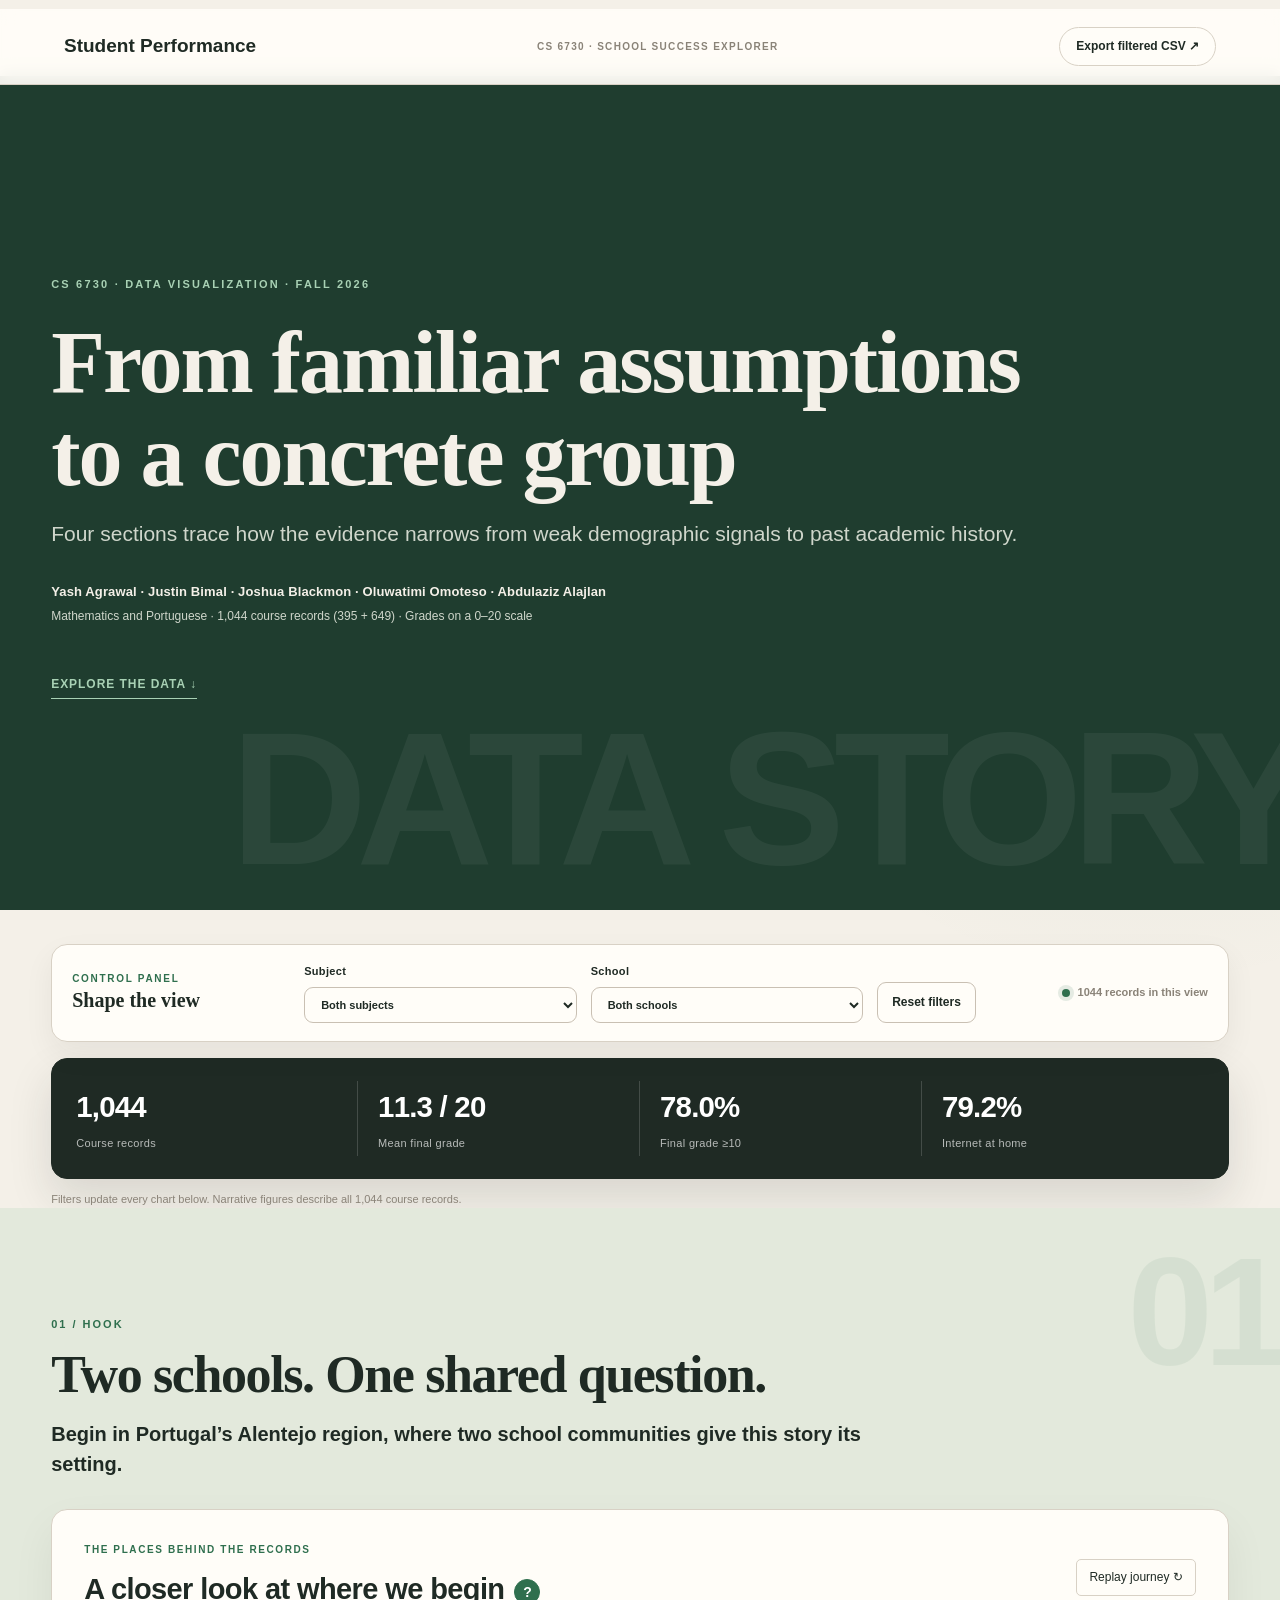
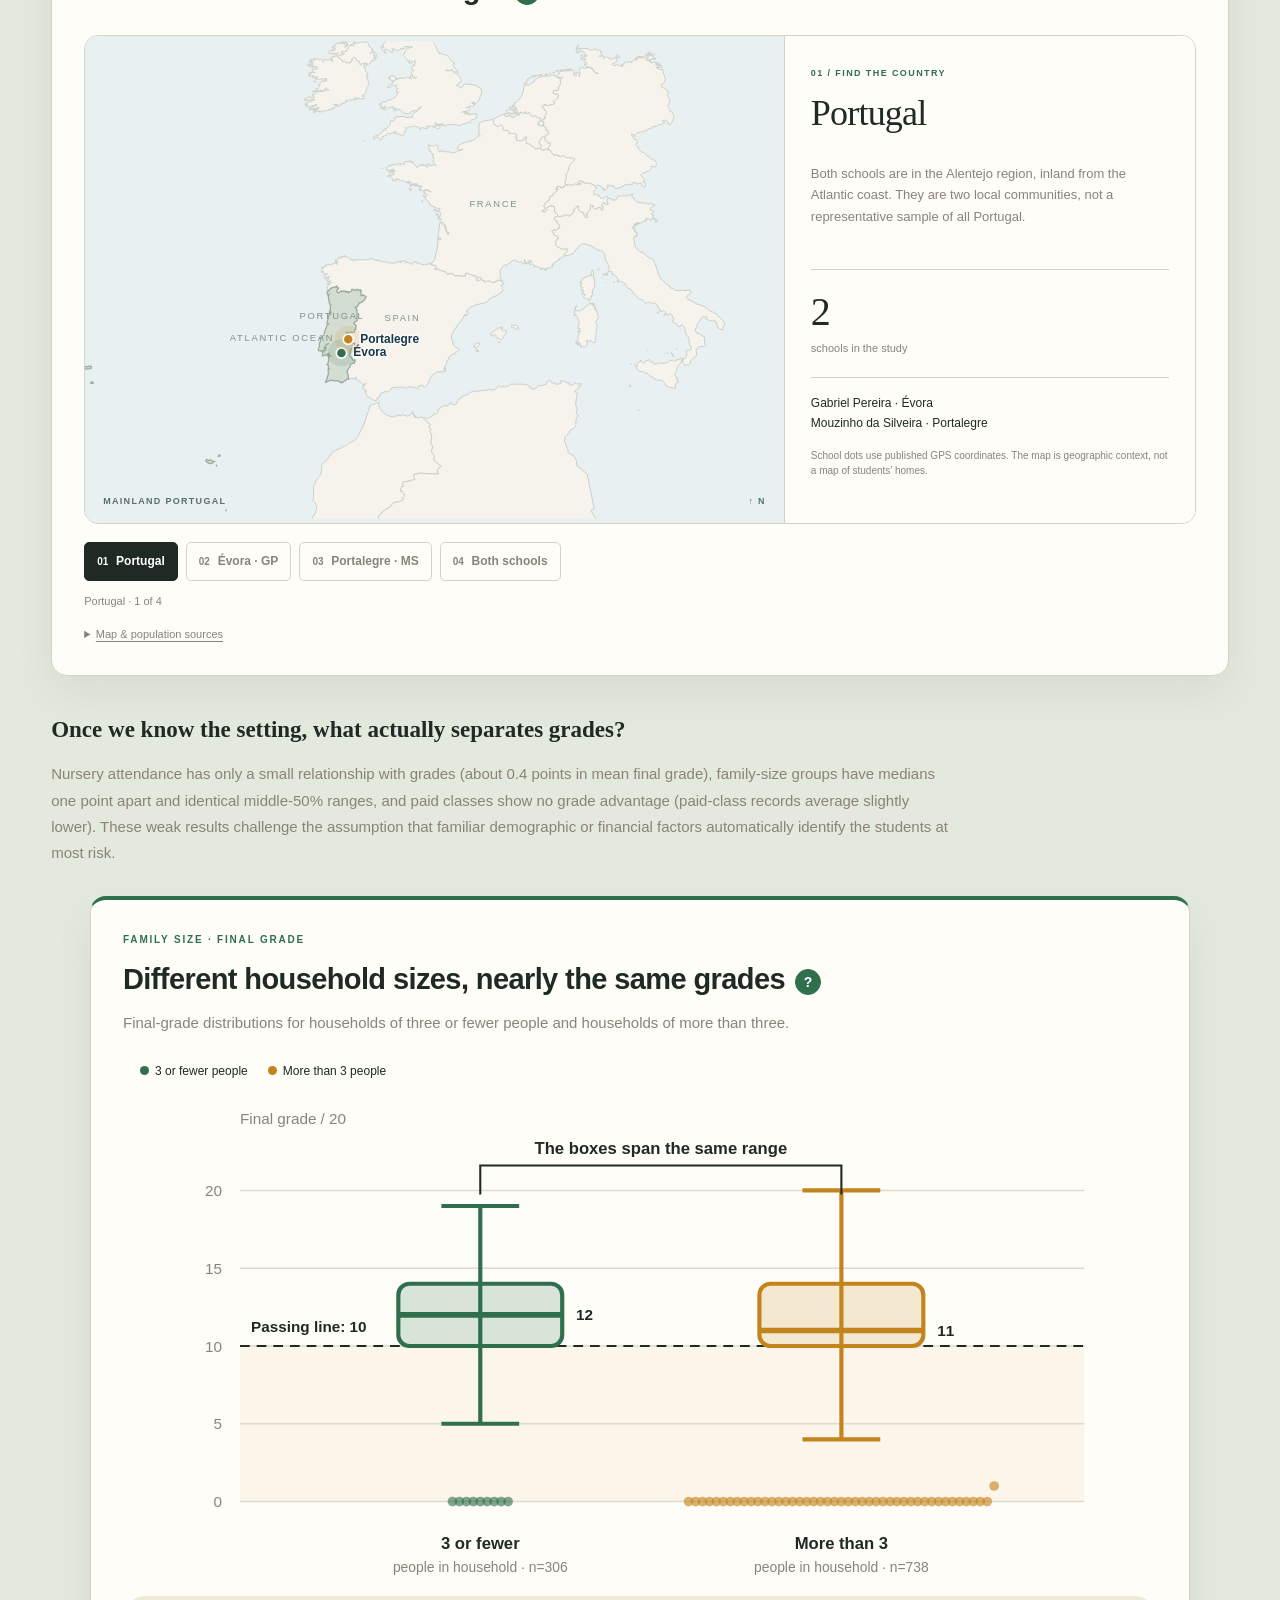
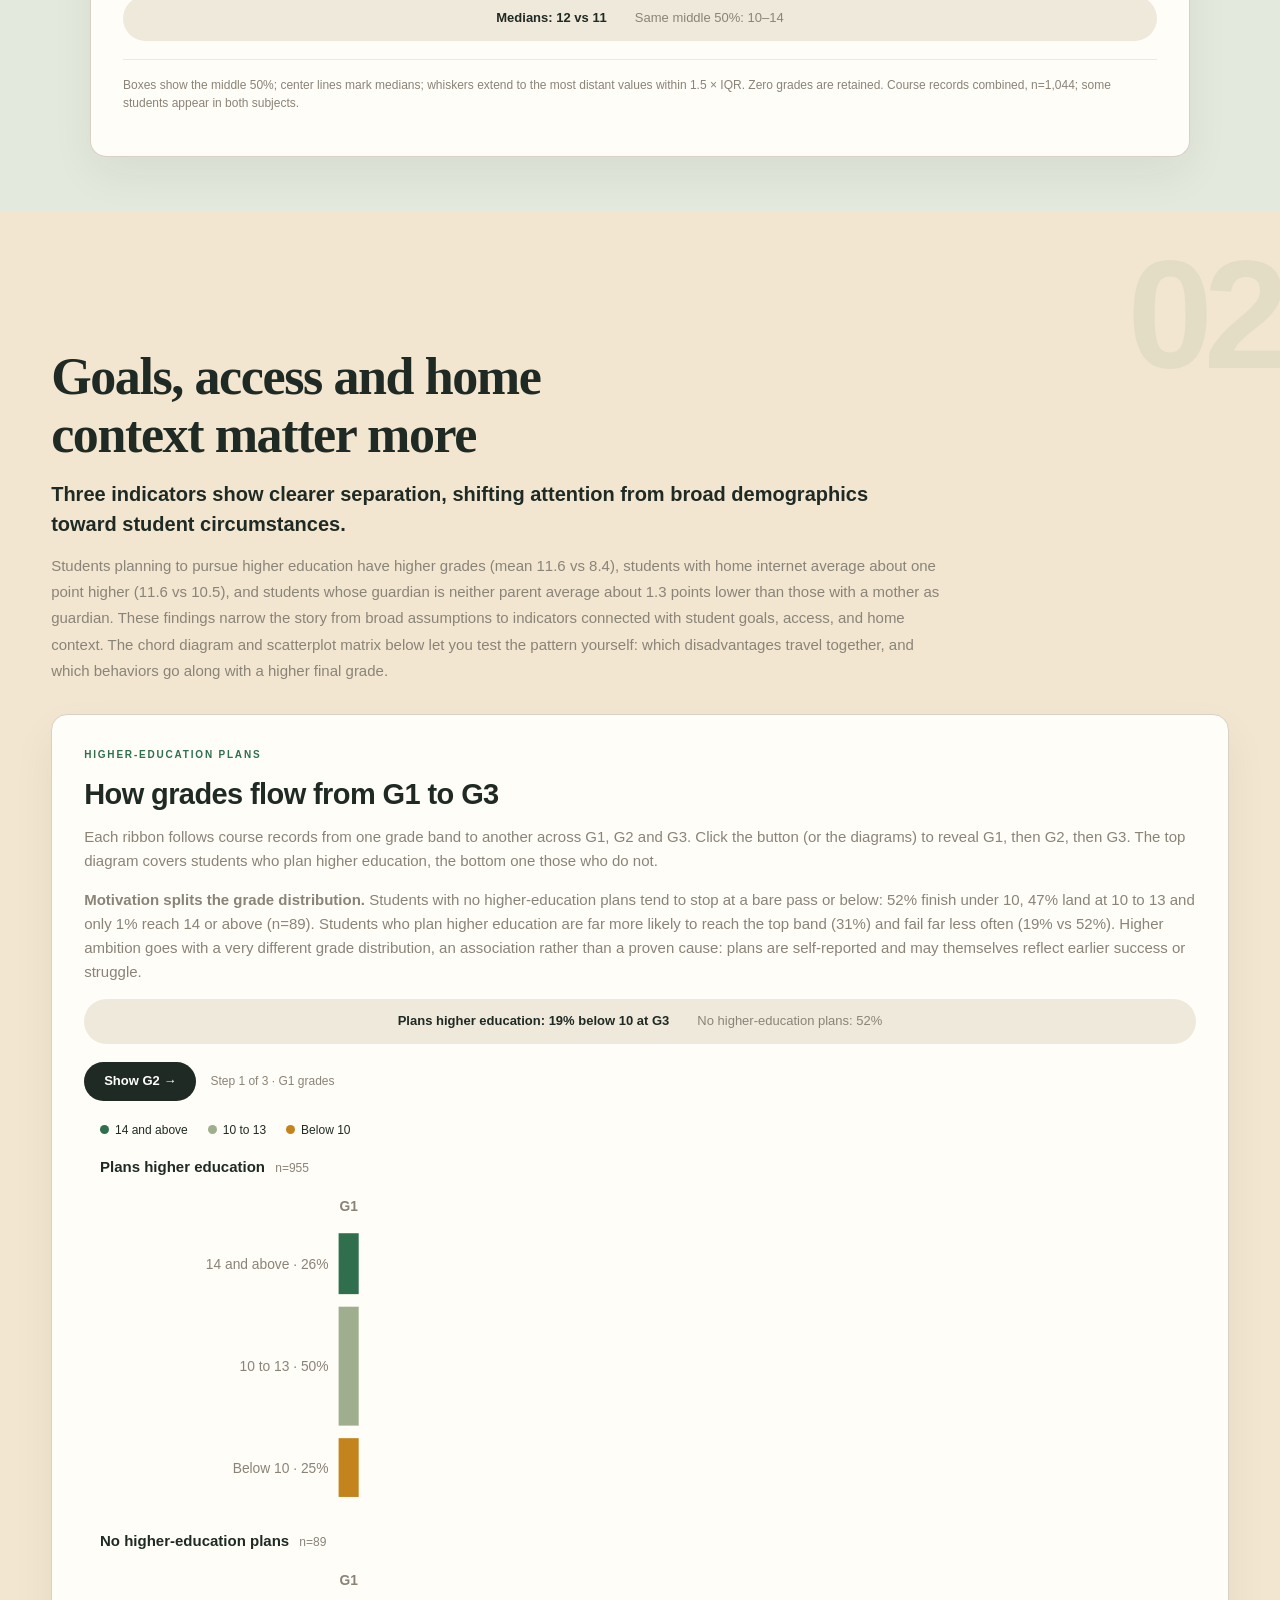
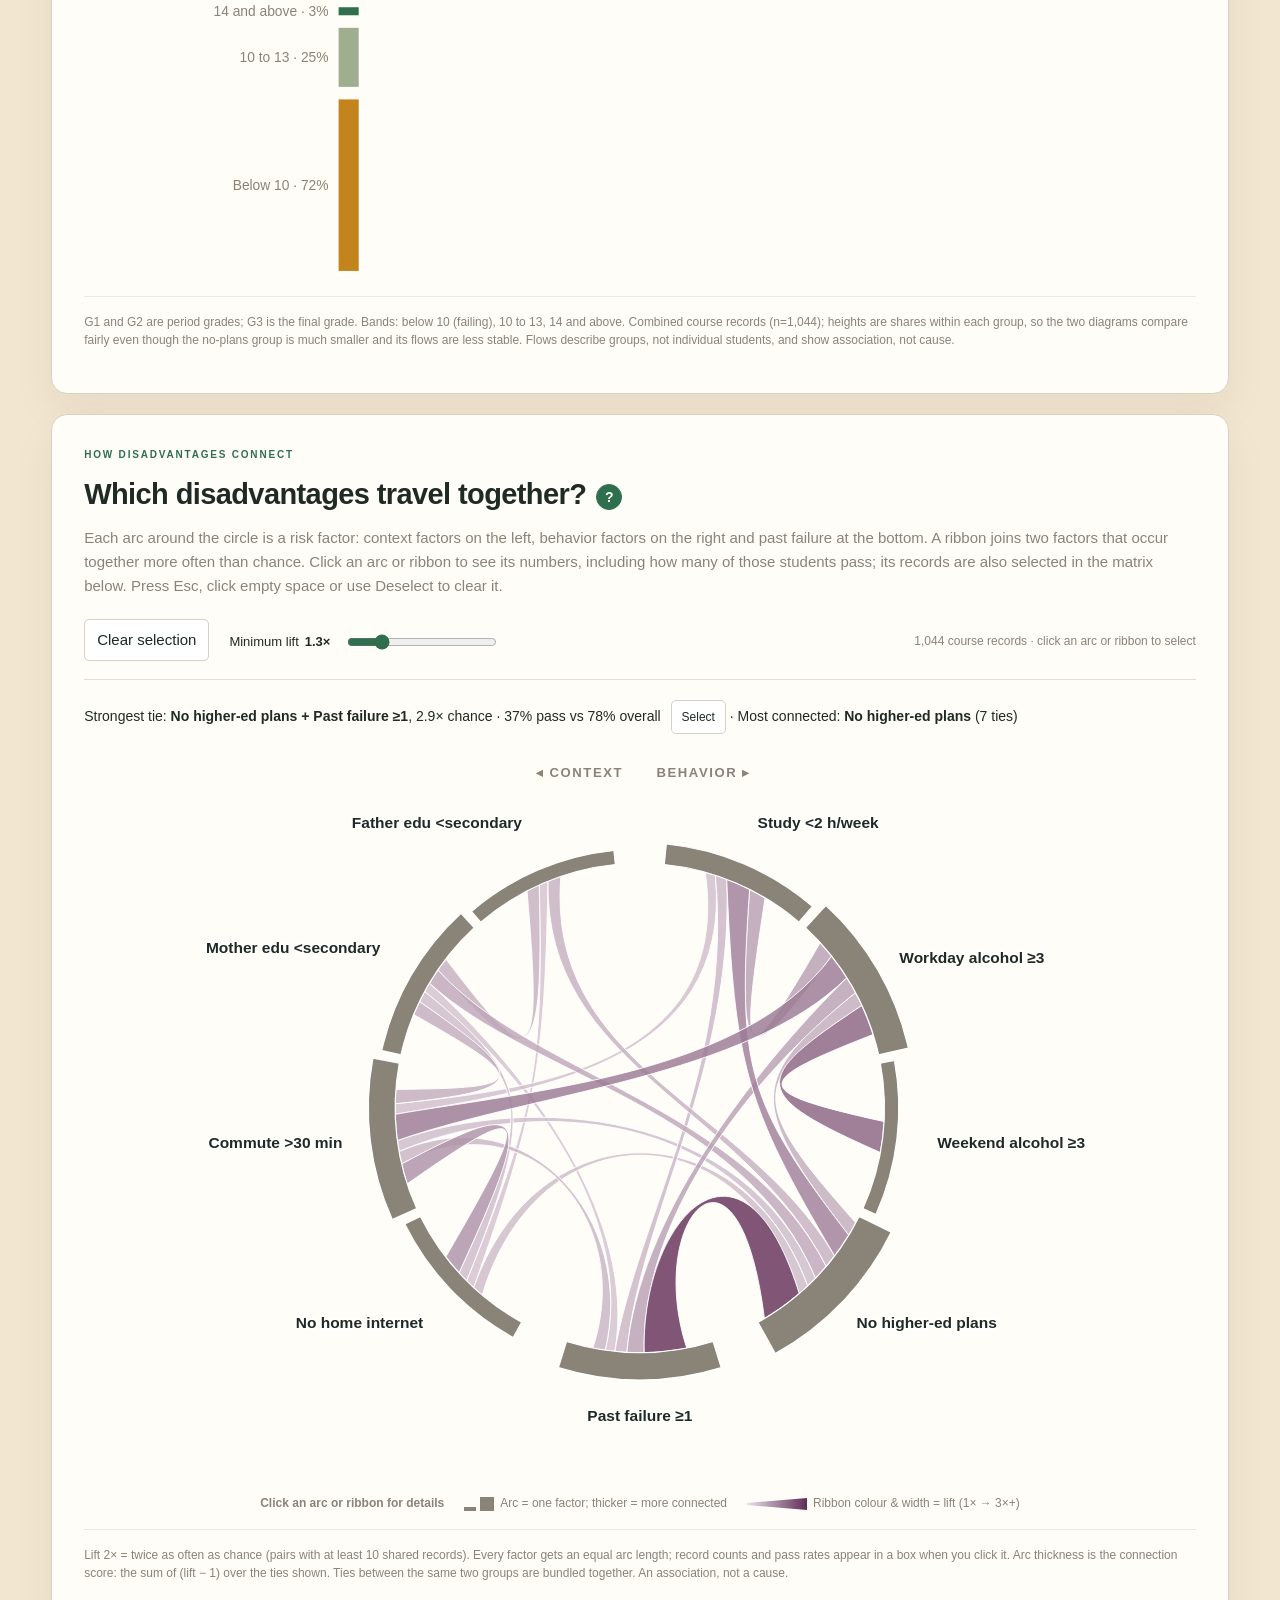
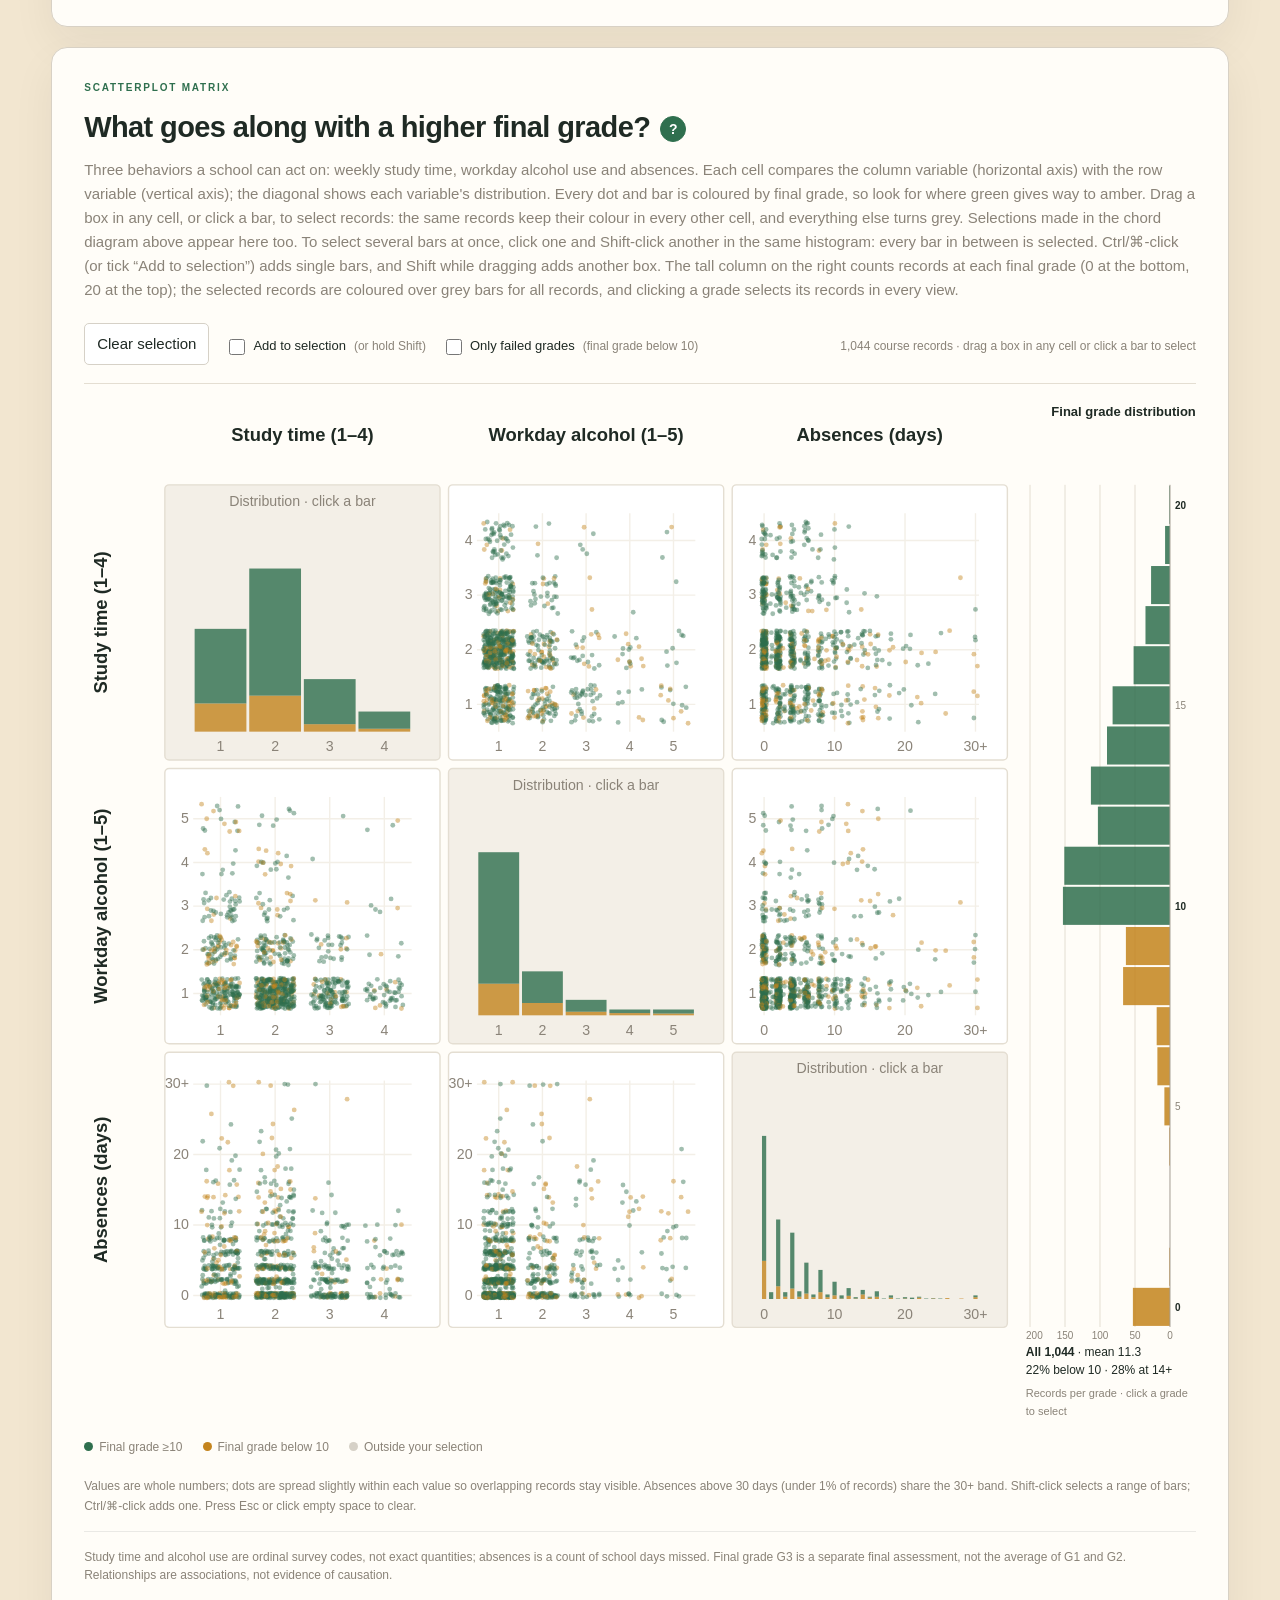
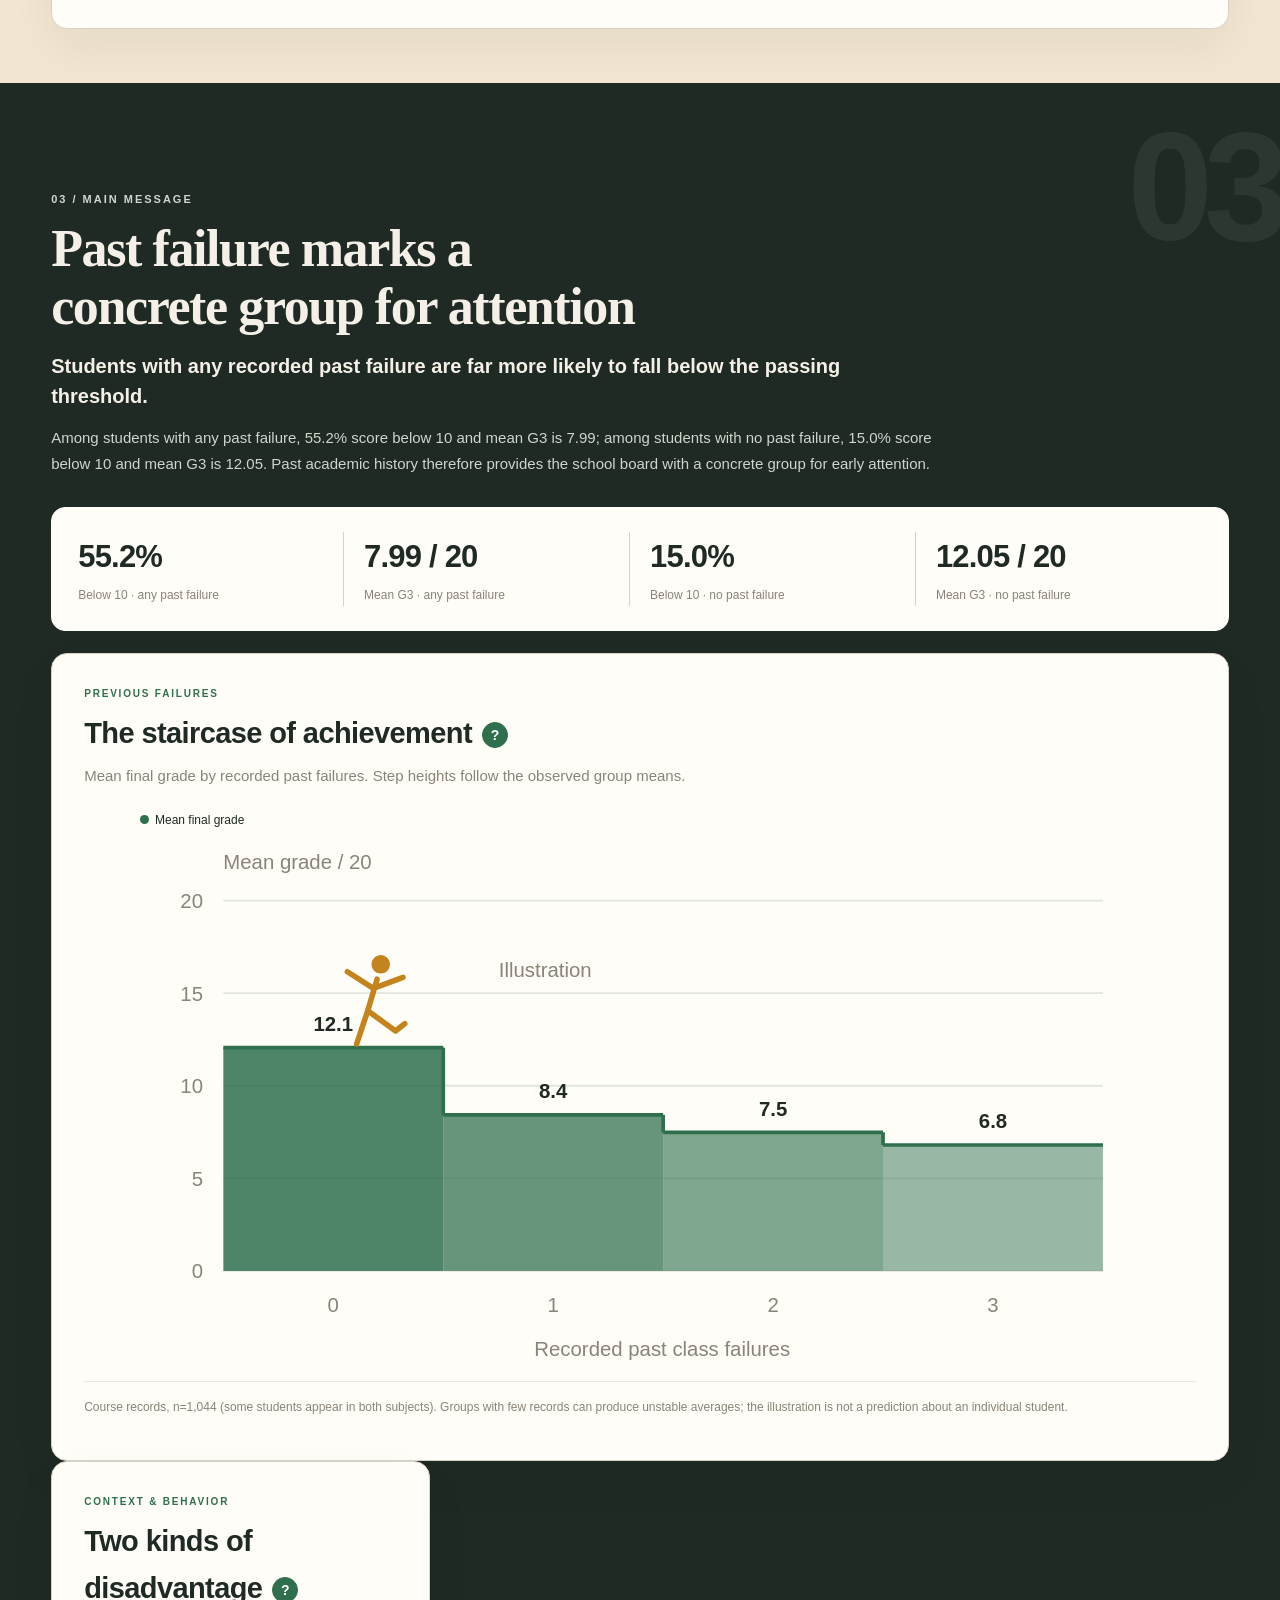
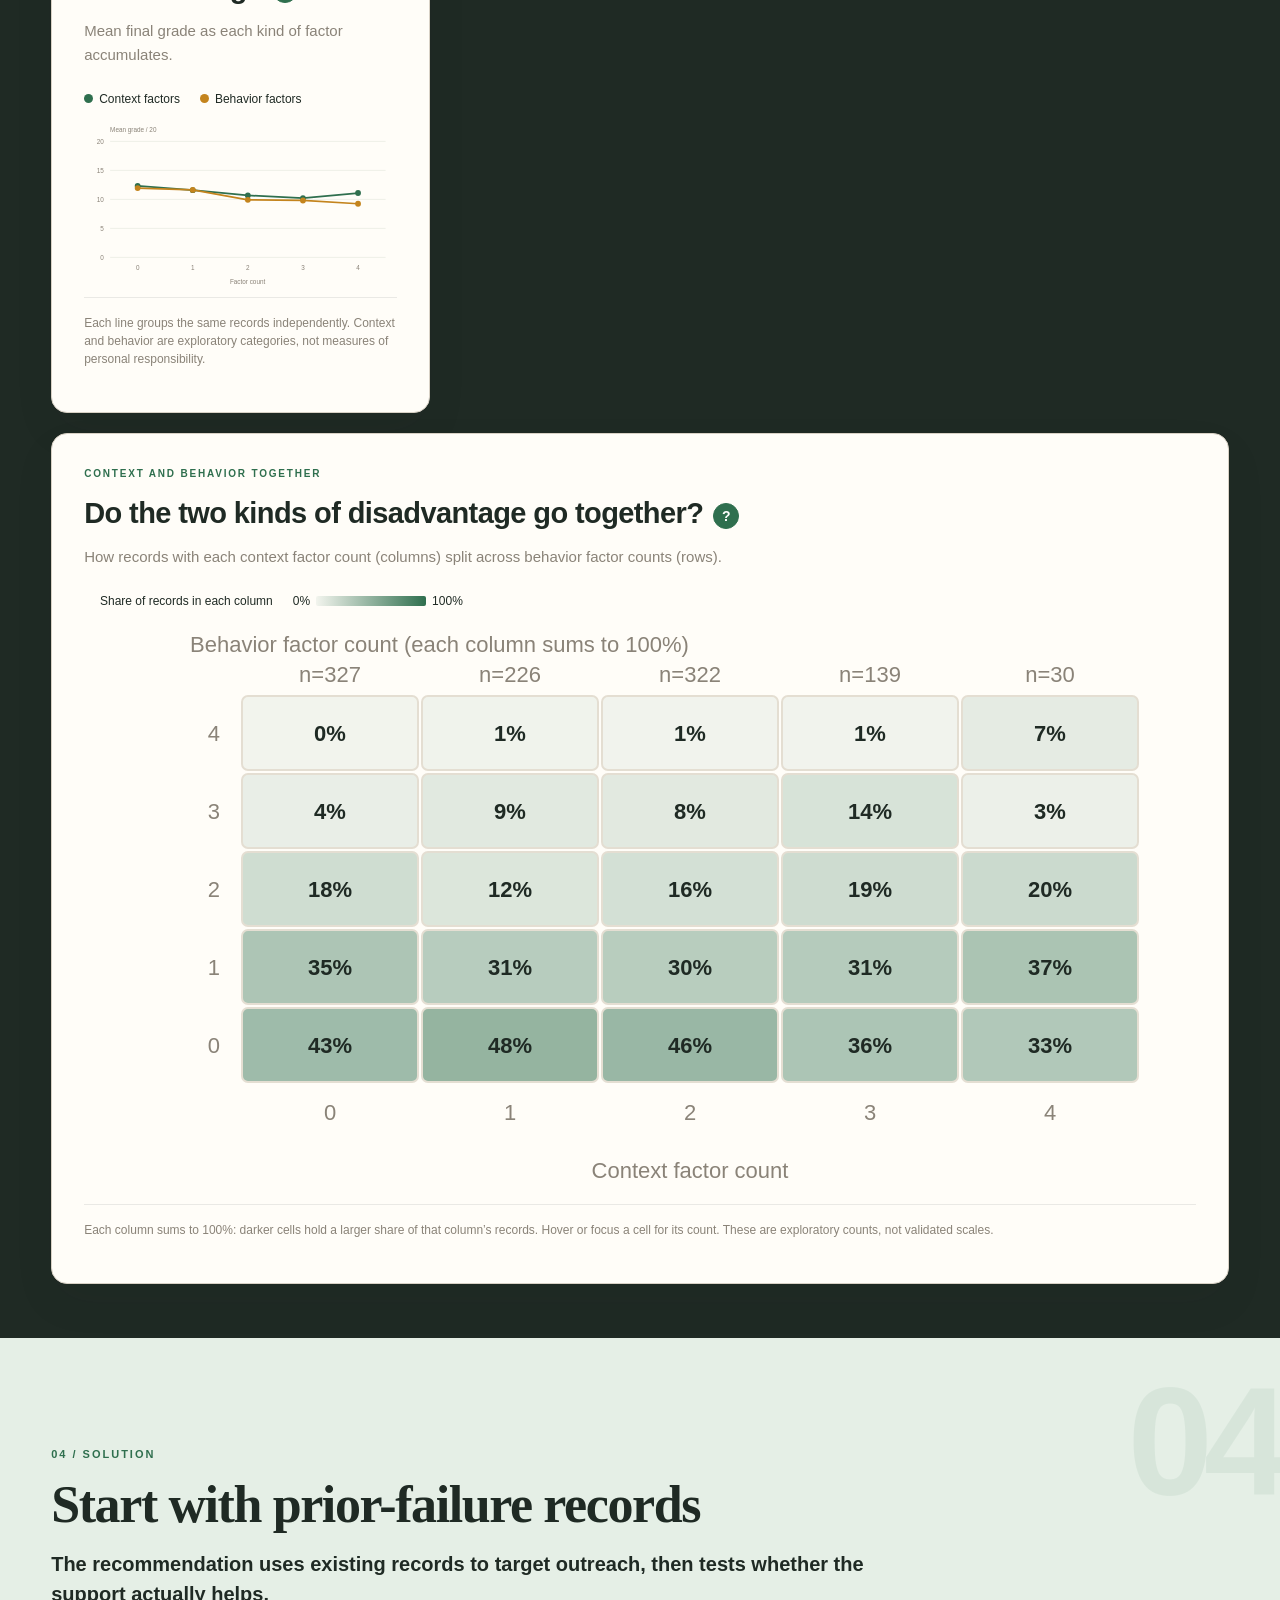
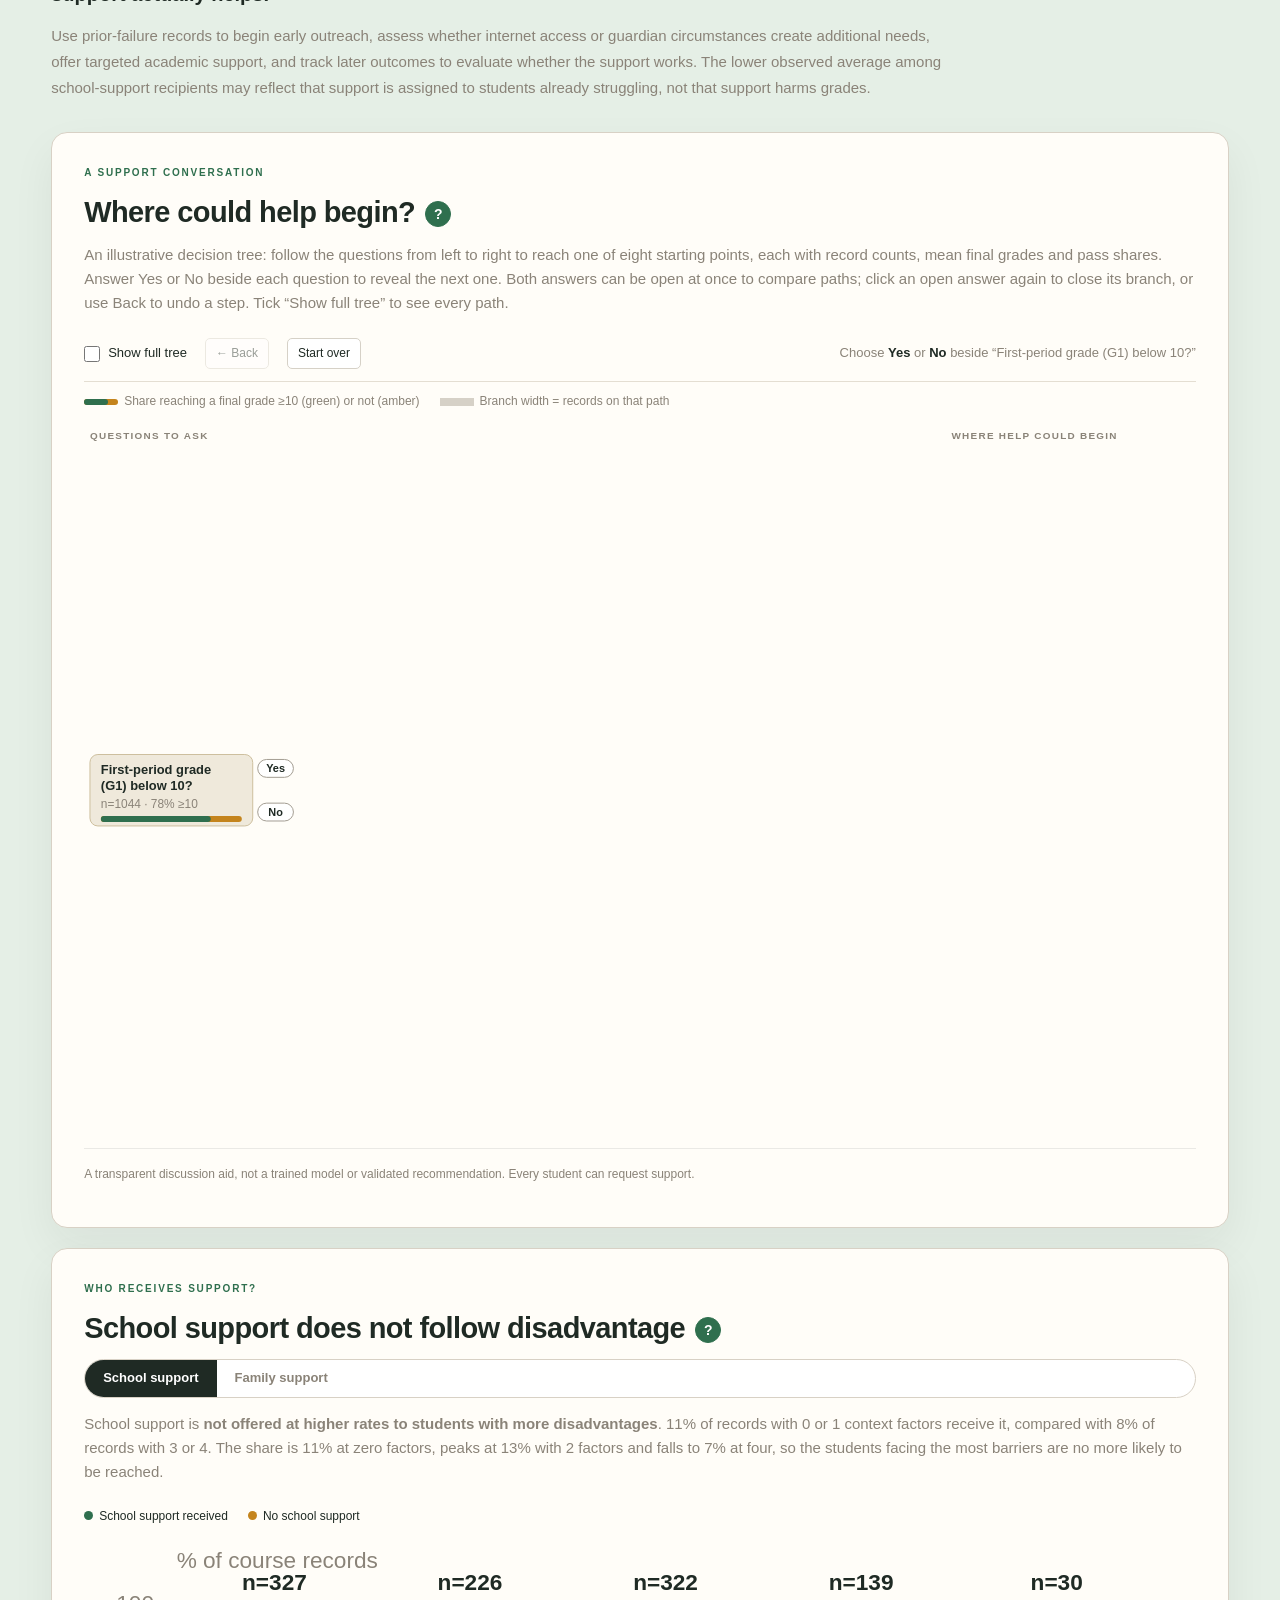
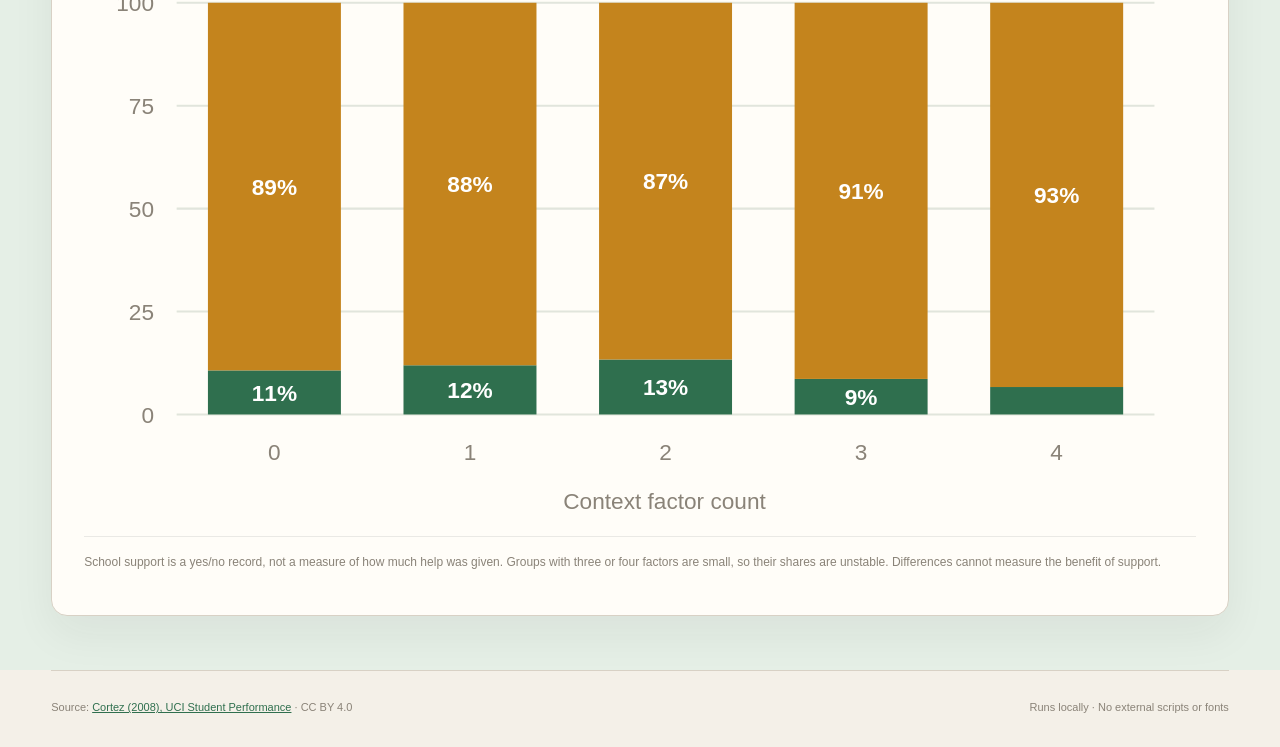
==== commit aecf180b: "Merge the story and explorer into one page, animate the staircase, and clarify the passing line" ====
--- a/web/index.html
+++ b/web/index.html
@@ -1,25 +1,114 @@
 <!doctype html>
-<html lang="en" class="explorer-root">
-<head><meta charset="utf-8"><meta name="viewport" content="width=device-width,initial-scale=1"><title>Student Performance Explorer</title><link rel="stylesheet" href="style.css"></head>
-<body class="explorer">
-<header class="site-header"><a href="#top" class="brand">Student Performance</a><span class="eyebrow">CS 6730 · SCHOOL SUCCESS EXPLORER</span><div class="header-actions"><a href="story.html" class="story-link">Read the data story →</a><button id="export">Export filtered CSV ↗</button></div></header>
+<html lang="en">
+<head><meta charset="utf-8"><meta name="viewport" content="width=device-width,initial-scale=1"><title>Student Performance · Data Story</title><link rel="stylesheet" href="style.css"><link rel="stylesheet" href="story.css"></head>
+<body class="story merged">
+<header class="site-header"><a href="#top" class="brand">Student Performance</a><span class="eyebrow">CS 6730 · SCHOOL SUCCESS EXPLORER</span><div class="header-actions"><button id="export">Export filtered CSV ↗</button></div></header>
 <main id="top">
-<section class="intro explorer-hero">
-<div class="hero-copy"><p class="eyebrow">STUDENT PERFORMANCE EXPLORER</p><h1>Understanding<br><span>student achievement</span></h1><p class="lead">Explore how family circumstances, access and study habits relate to grades in two Portuguese schools.</p><p class="intro-note">Observational data · 1,044 course records · Grades on a 0–20 scale</p></div>
-<aside class="hero-guide" aria-label="How to use this explorer"><p class="eyebrow">HOW TO EXPLORE</p><ol><li><span>01</span><p><strong>Shape the cohort</strong>Filter by subject, school or support type.</p></li><li><span>02</span><p><strong>Follow the story</strong>Move through five connected views.</p></li><li><span>03</span><p><strong>Test a pattern</strong>Hover marks, then walk the decision tree.</p></li></ol><a href="#v1">Begin exploring ↓</a></aside>
+<section class="cover">
+<p class="eyebrow">CS 6730 · DATA VISUALIZATION · FALL 2026</p>
+<h1>From familiar assumptions<br> to a concrete group</h1>
+<p class="lead">Four sections trace how the evidence narrows from weak demographic signals to past academic history.</p>
+<p class="byline">Yash Agrawal · Justin Bimal · Joshua Blackmon · Oluwatimi Omoteso · Abdulaziz Alajlan</p>
+<p class="intro-note">Mathematics and Portuguese · 1,044 course records (395 + 649) · Grades on a 0–20 scale</p>
+<a class="scroll-cue" href="#explore">Explore the data <span aria-hidden="true">↓</span></a>
 </section>
-<section class="filters" aria-label="Filter course records"><div class="filter-heading"><p class="eyebrow">CONTROL PANEL</p><strong>Shape the view</strong></div><label>Subject<select id="subject"><option value="all">Both subjects</option><option>Mathematics</option><option>Portuguese</option></select></label><label>School<select id="school"><option value="all">Both schools</option><option value="GP">Gabriel Pereira</option><option value="MS">Mousinho da Silveira</option></select></label><label>Support comparison<select id="support"><option value="schoolsup">School support</option><option value="famsup">Family support</option></select></label><button id="reset">Reset filters</button><div class="filter-result"><i aria-hidden="true"></i><span id="filter-status" aria-live="polite"></span></div></section>
-<section class="stats" id="stats"></section>
-<div class="section-heading"><div><p class="eyebrow">THE EXPLORER</p><h2>Five views, one connected picture.</h2></div><span>Hover or focus chart marks for values and sample sizes · The chord diagram and scatterplot matrix are in the <a href="story.html#rising">data story</a></span></div>
-<section class="grid">
-<article class="card" id="v1" data-num="01"><p class="eyebrow">01 / PREVIOUS FAILURES</p><h3>The staircase of achievement</h3><p>Mean final grades form the steps. A figure near the edge illustrates how precarious the next step can feel.</p><div id="failures" class="chart"></div><p class="note">Step heights are observed group means. The person is an illustration; these groups do not track one student falling or predict an individual outcome.</p></article>
-<article class="card" id="v2" data-num="02"><p class="eyebrow">02 / EDUCATIONAL SUPPORT</p><h3>Who receives support?</h3><p>Share of course records with and without support, by context factor count.</p><div id="support-chart" class="chart"></div><p class="note">Support often goes to students already struggling. Differences cannot measure the effect of support.</p></article>
-<article class="card" id="v3" data-num="03"><p class="eyebrow">03 / CONTEXT & BEHAVIOR</p><h3>Two kinds of disadvantage</h3><p>Mean final grade as each kind of factor accumulates.</p><div id="factors" class="chart"></div><p class="note">Each line groups the same records independently. Context and behavior are exploratory categories, not measures of personal responsibility.</p></article>
-<article class="card" id="v4" data-num="04"><p class="eyebrow">04 / A SUPPORT CONVERSATION</p><h3>Where could help begin?</h3><p>An illustrative decision tree: follow the questions from left to right to reach one of eight starting points. Answer Yes or No beside each question to reveal the next one, or tick “Show full tree” to see all eight starting points at once. Counts, mean final grades and pass shares update with the filters.</p><div id="tree" class="tree"></div><p class="note">A transparent discussion aid, not a trained model or validated recommendation. Questions were chosen because they separate groups with clearly different outcomes in this dataset. Every student can request support.</p></article>
-<article class="card wide" id="v5" data-num="05"><p class="eyebrow">05 / CONTEXT AND BEHAVIOR TOGETHER</p><h3>Do the two kinds of disadvantage go together?</h3><p>How records with each context factor count (columns) split across behavior factor counts (rows).</p><div id="behavior-context" class="chart progression"></div><p class="note">Each column sums to 100%: darker cells hold a larger share of that column’s records. Column sample sizes (n) sit above the grid; hover or focus a cell for its count. These are exploratory counts, not validated scales; the pattern is an association and says nothing about causes or personal responsibility.</p></article>
 
+<section class="filters merged-controls" id="explore" aria-label="Filter course records"><div class="filter-heading"><p class="eyebrow">CONTROL PANEL</p><strong>Shape the view</strong></div><label>Subject<select id="subject"><option value="all">Both subjects</option><option>Mathematics</option><option>Portuguese</option></select></label><label>School<select id="school"><option value="all">Both schools</option><option value="GP">Gabriel Pereira</option><option value="MS">Mousinho da Silveira</option></select></label><button id="reset">Reset filters</button><div class="filter-result"><i aria-hidden="true"></i><span id="filter-status" aria-live="polite"></span></div></section>
+<section class="stats merged-stats" id="stats"></section>
+<p class="filter-note">Filters update every chart below. Narrative figures describe all 1,044 course records.</p>
 
+<section class="story-section" id="hook" data-num="01">
+<p class="eyebrow">01 / HOOK</p>
+<h2>Two schools. One shared question.</h2>
+<p class="section-summary">Begin in Portugal’s Alentejo region, where two school communities give this story its setting.</p>
+<article class="card geo-card" id="school-geography">
+<div class="geo-heading"><div><p class="eyebrow">THE PLACES BEHIND THE RECORDS</p><h3>A closer look at where we begin</h3></div><button type="button" id="geo-replay">Replay journey ↻</button></div>
+<div class="geo-layout"><div class="geo-map-wrap"><svg id="school-map" viewBox="0 0 820 560" role="img" aria-label="Animated map locating Gabriel Pereira school in Évora and Mouzinho da Silveira school in Portalegre, Portugal"></svg><div class="geo-map-meta"><span id="geo-map-caption">WESTERN EUROPE</span><span>↑ N</span></div></div>
+<aside class="geo-context"><p class="eyebrow" id="geo-step">01 / FIND THE COUNTRY</p><h4 id="geo-title">Portugal</h4><p id="geo-description">Two secondary schools, in two cities in the Alentejo region. Zoom in to meet the communities behind the data.</p><div class="geo-pop" id="geo-pop"><strong>2</strong><span>schools in the study</span></div><p class="geo-school" id="geo-school">Gabriel Pereira · GP<br>Mouzinho da Silveira · MS</p><p class="geo-footnote" id="geo-footnote">School dots use published GPS coordinates. The map is geographic context, not a map of students’ homes.</p></aside></div>
+<div class="geo-controls" role="group" aria-label="Choose a map view"><button type="button" data-geo="1" aria-pressed="false">01 <span>Portugal</span></button><button type="button" data-geo="2" aria-pressed="false">02 <span>Évora · GP</span></button><button type="button" data-geo="3" aria-pressed="false">03 <span>Portalegre · MS</span></button><button type="button" data-geo="4" aria-pressed="false">04 <span>Both schools</span></button><span id="geo-status" aria-live="polite">The journey starts when the map enters view.</span></div>
+<details class="geo-sources"><summary>Map & population sources</summary><p>School coordinates: Construção Pública’s <a href="https://construcaopublica.gov.pt/pt/escolas/028" target="_blank" rel="noreferrer">Gabriel Pereira</a> and <a href="https://construcaopublica.gov.pt/pt/escolas/027" target="_blank" rel="noreferrer">Mouzinho da Silveira</a> pages. Municipal populations (2021, INE as published by DGAL): <a href="https://www.portalautarquico.dgal.gov.pt/pt-PT/entidades-locais/concelhos/evora/" target="_blank" rel="noreferrer">Évora, 53,591</a>; <a href="https://portalautarquico.dgal.gov.pt/pt-PT/entidades-locais/concelhos/portalegre/" target="_blank" rel="noreferrer">Portalegre, 22,341</a>. These describe whole municipalities, not city-only populations, school enrollment or the historical study cohort. Outlines: <a href="https://github.com/datasets/geo-countries" target="_blank" rel="noreferrer">Natural Earth / geo-countries (public domain)</a> and <a href="https://portalgeo.iniav.pt/arcgis/rest/services/Hosted/Municipios/FeatureServer/4" target="_blank" rel="noreferrer">INIAV municipal boundary service</a>, simplified for display. All geometry is bundled for offline use.</p></details>
+</article>
+<h3 class="geo-bridge">Once we know the setting, what actually separates grades?</h3>
+<p class="section-body">Nursery attendance has only a small relationship with grades (about 0.4 points in mean final grade), family-size groups have medians one point apart and identical middle-50% ranges, and paid classes show no grade advantage (paid-class records average slightly lower). These weak results challenge the assumption that familiar demographic or financial factors automatically identify the students at most risk.</p>
+<div class="story-grid single">
+<article class="card hook-card" id="famsize">
+<p class="eyebrow">FAMILY SIZE · FINAL GRADE</p>
+<h3>Different household sizes, nearly the same grades</h3>
+<p>Final-grade distributions for households of three or fewer people and households of more than three.</p>
+<div id="famsize-box" class="chart boxplot"></div>
+<p class="chart-takeaway" id="famsize-takeaway"></p>
+<p class="note">Boxes show the middle 50%; center lines mark medians; whiskers extend to the most distant values within 1.5 × IQR. Zero grades are retained. Course records combined, n=<span id="famsize-n">1,044</span>; some students appear in both subjects.</p>
+</article>
+</div>
 </section>
-<details class="method"><summary>Methodology & data definitions</summary><div class="method-grid"><div><h3>Context factors · 0–4</h3><p>One point each: no home internet; travel time above 30 minutes (code ≥3); mother's education below secondary (Medu &lt;3); father's education below secondary (Fedu &lt;3).</p></div><div><h3>Behavior factors · 0–4</h3><p>One point each: study time below 2 hours/week; workday alcohol code ≥3; weekend alcohol code ≥3; no stated desire for higher education. These thresholds are project choices, not UCI definitions.</p></div><div><h3>Records, not unique students</h3><p>395 mathematics + 649 Portuguese course records. Some students appear in both subjects. Combined means weight every course record equally; use the subject filter for separate comparisons. Grades run from 0 to 20, with ≥10 treated as passing.</p></div></div><p>All plots include zero grades. Small groups can yield unstable averages. Parental education: 0 none, 1 primary, 2 grades 5–9, 3 secondary, 4 higher. Travel: 1 &lt;15 min, 2 15–30 min, 3 30–60 min, 4 &gt;60 min.</p></details>
-<footer><span>Source: <a href="https://archive.ics.uci.edu/dataset/320/student+performance" target="_blank" rel="noreferrer">Cortez (2008), UCI Student Performance</a> · <a href="https://doi.org/10.24432/C5TG7T">DOI</a> · CC BY 4.0</span><span>Runs locally · No external scripts or fonts</span></footer>
-</main><nav class="dots" aria-label="Jump between charts"><a href="#v1" title="Previous failures" aria-label="Previous failures"></a><a href="#v2" title="Educational support" aria-label="Educational support"></a><a href="#v3" title="Context and behavior factors" aria-label="Context and behavior factors"></a><a href="#v4" title="Support conversation" aria-label="Support conversation"></a><a href="#v5" title="Context and behavior together" aria-label="Context and behavior together"></a></nav><div id="tooltip" role="status" hidden></div><script src="data.js"></script><script src="tree.js"></script><script src="app.js"></script><script src="tips.js"></script></body></html>
+
+<section class="story-section" id="rising" data-num="02">
+<p class="eyebrow">02 / RISING INSIGHTS</p>
+<h2>Goals, access and home context matter more</h2>
+<p class="section-summary">Three indicators show clearer separation, shifting attention from broad demographics toward student circumstances.</p>
+<p class="section-body">Students planning to pursue higher education have higher grades (mean 11.6 vs 8.4), students with home internet average about one point higher (11.6 vs 10.5), and students whose guardian is neither parent average about 1.3 points lower than those with a mother as guardian. These findings narrow the story from broad assumptions to indicators connected with student goals, access, and home context. The chord diagram and scatterplot matrix below let you test the pattern yourself: which disadvantages travel together, and which behaviors go along with a higher final grade.</p>
+<div class="story-grid rising">
+<article class="card wide-card">
+<p class="eyebrow">HIGHER-EDUCATION PLANS</p>
+<h3>How grades flow from G1 to G3</h3>
+<p>Each ribbon follows course records from one grade band to another across G1, G2 and G3. Click the button (or the diagrams) to reveal G1, then G2, then G3. The top diagram covers students who plan higher education, the bottom one those who do not.</p>
+<p id="higher-text"></p>
+<p class="chart-takeaway" id="higher-takeaway"></p>
+<div class="sankey-controls"><button type="button" id="sankey-next"></button><span id="sankey-step" aria-live="polite"></span></div>
+<div id="higher" class="chart progression"></div>
+<p class="note">G1 and G2 are period grades; G3 is the final grade. Bands: below 10 (failing), 10 to 13, 14 and above. Combined course records (n=<span id="higher-n">1,044</span>); heights are shares within each group, so the two diagrams compare fairly even though the no-plans group is much smaller and its flows are less stable. Flows describe groups, not individual students, and show association, not cause.</p>
+</article>
+<article class="card wide-card" id="network"><p class="eyebrow">HOW DISADVANTAGES CONNECT</p><h3>Which disadvantages travel together?</h3><p>Each arc around the circle is a risk factor: context factors on the left, behavior factors on the right and past failure at the bottom. A ribbon joins two factors that occur together more often than chance. Click an arc or ribbon to see its numbers, including how many of those students pass; its records are also selected in the matrix below. Press Esc, click empty space or use Deselect to clear it.</p>
+<div class="scatter-controls"><button id="network-clear" type="button">Clear selection</button><label class="net-threshold">Minimum lift <output id="net-lift-value">1.3×</output><input type="range" id="net-lift" min="1" max="2.5" step="0.1" value="1.3"></label><span id="network-selection" aria-live="polite"></span></div>
+<div id="net-callout"></div><div class="net-layout"><div id="network-chart" class="chart network-chart"></div><aside id="net-detail" class="net-detail net-pop" hidden aria-live="polite" aria-label="Details of the clicked factor or ribbon"></aside></div><div class="legend net-legend"><span><strong>Click an arc or ribbon for details</strong></span><span><svg width="30" height="14" aria-hidden="true"><rect y="10" width="12" height="4" fill="#8a8378"/><rect x="16" y="0" width="14" height="14" fill="#8a8378"/></svg>Arc = one factor; thicker = more connected</span><span><svg width="60" height="12" aria-hidden="true"><defs><linearGradient id="lift-key"><stop offset="0" stop-color="rgb(233,224,230)"/><stop offset="1" stop-color="rgb(96,44,86)"/></linearGradient></defs><path d="M0 5 L60 0 V12 L0 7 Z" fill="url(#lift-key)"/></svg>Ribbon colour &amp; width = lift (1× → 3×+)</span></div><p class="note">Lift 2× = twice as often as chance (pairs with at least 10 shared records). Every factor gets an equal arc length; record counts and pass rates appear in a box when you click it. Arc thickness is the connection score: the sum of (lift − 1) over the ties shown. Ties between the same two groups are bundled together. An association, not a cause.</p></article>
+<article class="card wide-card scatter-card" id="v7"><p class="eyebrow">SCATTERPLOT MATRIX</p><h3>What goes along with a higher final grade?</h3><p>Three behaviors a school can act on: weekly study time, workday alcohol use and absences. Each cell compares the column variable (horizontal axis) with the row variable (vertical axis); the diagonal shows each variable's distribution. Every dot and bar is coloured by final grade, so look for where green gives way to amber. Drag a box in any cell, or click a bar, to select records: the same records keep their colour in every other cell, and everything else turns grey. Selections made in the chord diagram above appear here too. To select several bars at once, click one and Shift-click another in the same histogram: every bar in between is selected. Ctrl/⌘-click (or tick “Add to selection”) adds single bars, and Shift while dragging adds another box. The tall column on the right counts records at each final grade (0 at the bottom, 20 at the top); the selected records are coloured over grey bars for all records, and clicking a grade selects its records in every view.</p>
+<div class="scatter-controls"><button id="matrix-clear" type="button">Clear selection</button><label class="add-toggle"><input type="checkbox" id="matrix-add">Add to selection <span>(or hold Shift)</span></label><label class="add-toggle"><input type="checkbox" id="matrix-failed">Only failed grades <span>(final grade below 10)</span></label><span id="matrix-selection" aria-live="polite"></span></div>
+<div class="matrix-layout"><div class="matrix-scroll"><div id="matrix" class="scatter-matrix"></div></div><aside class="grade-dist-panel" aria-label="Final grade distribution of the selected records"><h4>Final grade distribution</h4><div id="grade-dist" class="grade-dist"></div></aside></div><div class="legend matrix-legend"><span><i style="background:#2f6f4e"></i>Final grade ≥10</span><span><i style="background:#c4841d"></i>Final grade below 10</span><span><i style="background:#d6d1c7"></i>Outside your selection</span><span>Values are whole numbers; dots are spread slightly within each value so overlapping records stay visible. Absences above 30 days (under 1% of records) share the 30+ band. Shift-click selects a range of bars; Ctrl/⌘-click adds one. Press Esc or click empty space to clear.</span></div><p class="note">Study time and alcohol use are ordinal survey codes, not exact quantities; absences is a count of school days missed. Final grade G3 is a separate final assessment, not the average of G1 and G2. Relationships are associations, not evidence of causation.</p></article>
+</div>
+</section>
+
+<section class="story-section" id="main-message" data-num="03">
+<p class="eyebrow">03 / MAIN MESSAGE</p>
+<h2>Past failure marks a concrete group for attention</h2>
+<p class="section-summary">Students with any recorded past failure are far more likely to fall below the passing threshold.</p>
+<p class="section-body" id="failure-body">Among students with any past failure, 55.2% score below 10 and mean G3 is 7.99; among students with no past failure, 15.0% score below 10 and mean G3 is 12.05. Past academic history therefore provides the school board with a concrete group for early attention.</p>
+<div class="stat-band" id="failure-stats"></div>
+<article class="card" id="failures-card">
+<p class="eyebrow">PREVIOUS FAILURES</p>
+<h3>The staircase of achievement</h3>
+<p>Mean final grade by recorded past failures. Step heights follow the observed group means.</p>
+<div id="failures" class="chart"></div>
+<p class="note">Course records, n=<span id="failure-n">1,044</span> (some students appear in both subjects). Groups with few records can produce unstable averages; the illustration is not a prediction about an individual student.</p>
+</article>
+<div class="story-grid">
+<article class="card" id="v3"><p class="eyebrow">CONTEXT &amp; BEHAVIOR</p><h3>Two kinds of disadvantage</h3><p>Mean final grade as each kind of factor accumulates.</p><div id="factors" class="chart"></div><p class="note">Each line groups the same records independently. Context and behavior are exploratory categories, not measures of personal responsibility.</p></article>
+<article class="card wide" id="v5"><p class="eyebrow">CONTEXT AND BEHAVIOR TOGETHER</p><h3>Do the two kinds of disadvantage go together?</h3><p>How records with each context factor count (columns) split across behavior factor counts (rows).</p><div id="behavior-context" class="chart progression"></div><p class="note">Each column sums to 100%: darker cells hold a larger share of that column’s records. Hover or focus a cell for its count. These are exploratory counts, not validated scales.</p></article>
+</div>
+</section>
+
+<section class="story-section" id="solution" data-num="04">
+<p class="eyebrow">04 / SOLUTION</p>
+<h2>Start with prior-failure records</h2>
+<p class="section-summary">The recommendation uses existing records to target outreach, then tests whether the support actually helps.</p>
+<p class="section-body">Use prior-failure records to begin early outreach, assess whether internet access or guardian circumstances create additional needs, offer targeted academic support, and track later outcomes to evaluate whether the support works. The lower observed average among school-support recipients may reflect that support is assigned to students already struggling, not that support harms grades.</p>
+<div class="story-grid solution">
+<article class="card" id="tree-card">
+<p class="eyebrow">A SUPPORT CONVERSATION</p>
+<h3>Where could help begin?</h3>
+<p>An illustrative decision tree: follow the questions from left to right to reach one of eight starting points, each with record counts, mean final grades and pass shares. Answer Yes or No beside each question to reveal the next one. Both answers can be open at once to compare paths; click an open answer again to close its branch, or use Back to undo a step. Tick “Show full tree” to see every path.</p>
+<div id="tree" class="tree"></div>
+<p class="note">A transparent discussion aid, not a trained model or validated recommendation. Every student can request support.</p>
+</article>
+<article class="card" id="support-card">
+<p class="eyebrow">WHO RECEIVES SUPPORT?</p>
+<h3 id="support-title">School support does not follow disadvantage</h3>
+<div class="support-toggle" role="group" aria-label="Type of support"><button type="button" data-support="schoolsup" aria-pressed="true">School support</button><button type="button" data-support="famsup" aria-pressed="false">Family support</button></div>
+<p id="support-text" aria-live="polite"></p>
+<div id="support-chart" class="chart"></div>
+<p class="note" id="support-note"></p>
+</article>
+</div>
+</section>
+
+<footer><span>Source: <a href="https://archive.ics.uci.edu/dataset/320/student+performance" target="_blank" rel="noreferrer">Cortez (2008), UCI Student Performance</a> · CC BY 4.0</span><span>Runs locally · No external scripts or fonts</span></footer>
+</main><div id="tooltip" role="status" hidden></div><script src="data.js"></script><script src="tree.js"></script><script src="linked.js"></script><script src="story.js"></script><script src="geography.js"></script><script src="tips.js"></script></body></html>
--- a/web/style.css
+++ b/web/style.css
@@ -207,3 +207,10 @@
 button.tip-close:hover{color:#fff;background:rgba(255,255,255,.12)}
 .card h3.has-tip,.explorer .grid>.card>h3.has-tip{position:relative;z-index:9}
 @media(prefers-reduced-motion:reduce){.card button.tip-button{animation:none}}
+
+/* Explorer: each view sits on its own tint, in the same order as the story's bands */
+.explorer .grid>#v1{background:#e3e9dc}
+.explorer .grid>#v2{background:#f2e6d0}
+.explorer .grid>#v3{background:var(--explore-surface)}
+.explorer .grid>#v4{background:#e5efe6}
+.explorer .grid>#v5{background:#efe6d6}
--- a/web/story.css
+++ b/web/story.css
@@ -0,0 +1,214 @@
+html{scroll-snap-type:y proximity;scroll-padding-top:67px}
+body.story{--story-paper:#f4f0e8;--story-surface:#fffdf8;--story-line:#d8d1c5;background:var(--story-paper);background-image:radial-gradient(circle at 90% 4%,rgba(47,111,78,.08),transparent 28rem);color:var(--ink);overflow-x:clip}
+.story main{max-width:1500px}
+.story header{position:sticky;top:0;z-index:10;background:rgba(255,253,248,.92);border-color:var(--story-line);backdrop-filter:blur(8px)}
+.story header a:last-child{font-size:13px;font-weight:700;text-decoration:none}
+.cover{min-height:calc(100svh - 66px);display:flex;flex-direction:column;justify-content:center;max-width:980px;padding:64px 0 76px;scroll-snap-align:start;position:relative}
+.cover::after{content:"DATA STORY";position:absolute;right:-2vw;bottom:4vh;font-size:clamp(70px,15vw,190px);font-weight:800;letter-spacing:-.06em;line-height:.8;color:var(--teal);opacity:.035;pointer-events:none}
+.cover>.eyebrow{margin:0 0 24px;color:var(--teal);font-size:11px;letter-spacing:2.2px}
+.story .cover h1,.story-section h2{font-family:Georgia,'Times New Roman',serif;color:var(--ink)}
+.cover h1{font-size:clamp(46px,7.5vw,88px);max-width:960px;text-wrap:balance}
+.cover .lead{font-size:clamp(18px,2vw,21px);line-height:1.5;margin:0 0 32px;max-width:760px}
+.byline{font-size:13px;font-weight:700;color:var(--ink);margin:0 0 5px;letter-spacing:.01em}
+.cover .intro-note{margin:0;color:var(--muted)}
+.scroll-cue{align-self:flex-start;margin-top:48px;padding-bottom:4px;border-bottom:1px solid currentColor;font-size:12px;font-weight:700;text-decoration:none;letter-spacing:.08em;text-transform:uppercase}
+.story-section{position:relative;min-height:92svh;padding:clamp(66px,9vw,108px) 0 54px;border-top:1px solid var(--story-line);scroll-margin-top:20px;scroll-snap-align:start;overflow:clip}
+.story-section::before{content:attr(data-num);position:absolute;top:28px;right:0;font-size:clamp(78px,12vw,154px);font-weight:800;line-height:1;color:var(--teal);opacity:.055;pointer-events:none;z-index:0;letter-spacing:-.06em}
+.story-section>*{position:relative;z-index:1}
+.story-section>.eyebrow{margin:0 0 12px;font-size:11px;letter-spacing:2px;color:var(--teal)}
+.story-section h2{font-size:clamp(32px,4.6vw,52px);line-height:1.1;letter-spacing:-1.4px;margin:0 0 16px;font-weight:700;max-width:850px;text-wrap:balance}
+.section-summary{font-size:clamp(17px,2vw,20px);line-height:1.5;color:var(--ink);margin:0 0 14px;max-width:820px;font-weight:600}
+.section-body{font-size:15px;line-height:1.75;color:var(--muted);margin:0 0 30px;max-width:900px}
+.story-grid{display:grid;grid-template-columns:repeat(3,1fr);gap:20px;align-items:stretch}
+.story-grid>.card{min-width:0}
+.story .card{background:var(--story-surface);border-color:var(--story-line);border-radius:16px;padding:clamp(20px,3vw,32px);box-shadow:0 18px 44px rgba(31,42,36,.06)}
+.story .card>.eyebrow{color:var(--teal);letter-spacing:1.8px}
+.story .card h3{font-size:clamp(22px,2.5vw,29px);letter-spacing:-.6px}
+.story .card>.note{border-color:rgba(31,42,36,.09)}
+.hook-card{max-width:1100px;width:100%;margin:0 auto;border-top:4px solid var(--teal)!important}
+.story #famsize-box{max-width:1000px;width:100%;margin:4px auto 0}
+.boxplot .box-label{font-size:12px;font-weight:700;fill:var(--ink)}
+.boxplot .box-sublabel{font-size:10px;fill:var(--muted)}
+.boxplot .median-label{font-size:11px;font-weight:700;fill:var(--ink)}
+.boxplot .annotation{font-size:12px;font-weight:700;fill:var(--ink)}
+.boxplot [tabindex]{cursor:help}
+.boxplot [tabindex]:focus-visible{outline:none;filter:drop-shadow(0 0 2px var(--ink))}
+.chart-takeaway{display:flex;justify-content:center;gap:12px 28px;flex-wrap:wrap;margin:0 0 18px!important;padding:12px 18px;border-radius:999px;background:#efe9db;color:var(--ink)!important;font-size:13px;text-align:center}
+.chart-takeaway span{color:var(--muted)}
+.stat-band{display:grid;grid-template-columns:repeat(4,1fr);gap:20px;background:var(--ink);color:white;border:1px solid var(--ink);border-radius:14px;padding:24px 26px;margin:0 0 22px;box-shadow:0 18px 44px rgba(31,42,36,.12)}
+.stat-band .stat{border-color:rgba(255,255,255,.16)}
+.stat-band .stat strong{font-size:31px;color:white}
+.stat-band .stat span{color:rgba(255,255,255,.72)}
+.story .card>.chart{margin-bottom:8px}
+.story #failures{max-width:1000px;margin:0 auto 8px}
+.story #internet{max-width:100%;margin:0 auto 8px}
+.story #support-chart{max-width:100%}
+.story .dots{display:none}
+.story-grid.rising{grid-template-columns:1fr 1fr}
+.story-grid .wide-card{grid-column:1/-1}
+.story-grid.solution{grid-template-columns:1fr}
+.story-grid.solution>.card>.chart{max-width:1000px;width:100%;margin-left:auto;margin-right:auto}
+.story-grid.single{grid-template-columns:1fr}
+.story footer{border-color:var(--story-line)}
+@media(max-width:1000px){.story-grid{grid-template-columns:1fr 1fr}}
+@media(max-width:900px){.cover{min-height:calc(100svh - 62px)}.stat-band{grid-template-columns:1fr 1fr;gap:18px}.stat-band .stat:nth-child(2){border:0}.story-section{min-height:0}}
+@media(max-width:640px){html{scroll-snap-type:none;scroll-padding-top:55px}.cover{padding:54px 0 64px}.cover h1{font-size:clamp(40px,12vw,46px);letter-spacing:-1.5px}.cover h1 br{display:none}.cover .lead{font-size:17px}.byline{line-height:1.6}.story-section{padding-top:64px}.story-grid,.story-grid.rising{grid-template-columns:1fr}.stat-band{grid-template-columns:1fr 1fr;padding:20px;gap:16px}.stat-band .stat strong{font-size:25px}.story .card{border-radius:12px}.chart-takeaway{border-radius:12px;align-items:center;flex-direction:column;gap:3px}}
+
+.sankey-wrap svg{width:100%;height:auto;display:block}
+.sankey-wrap path[tabindex]:hover,.sankey-wrap path[tabindex]:focus-visible{fill-opacity:.9!important;outline:none}
+@media(max-width:640px){.sankey-wrap{overflow-x:auto}.sankey-wrap svg{min-width:640px}}
+.sankey-panel{margin-top:14px}
+.sankey-panel h4{margin:0 0 4px;font-size:15px;color:var(--ink)}
+.sankey-panel h4 span{font-weight:400;font-size:12px;color:var(--muted);margin-left:6px}
+.support-toggle{display:inline-flex;gap:0;margin:0 0 14px;border:1px solid var(--story-line);border-radius:999px;overflow:hidden;background:#fff}
+.support-toggle button{border:0;background:transparent;padding:8px 18px;font:inherit;font-size:13px;font-weight:700;color:var(--muted);cursor:pointer;border-radius:0}
+.support-toggle button[aria-pressed="true"]{background:var(--ink);color:#fff}
+.support-toggle button:focus-visible{outline:2px solid var(--teal);outline-offset:-2px}
+.matrix-layout{display:grid;grid-template-columns:minmax(0,1fr) 170px;gap:14px;align-items:start}
+.grade-dist-panel{position:relative;padding:0}
+.grade-dist-panel h4{position:absolute;top:0;left:0;right:0;margin:0;font-size:13px;line-height:1.3;color:var(--ink);text-align:right}
+.grade-dist svg{display:block;max-width:100%}
+.grade-dist text.dist-major{font-weight:600;fill:var(--ink)}
+.grade-dist text{font:10px 'Segoe UI',sans-serif;fill:var(--muted)}
+.dist-summary{margin:0 0 6px;font-size:12px;line-height:1.5;color:var(--ink)}
+.dist-note{margin:4px 0 0;font-size:11px;color:var(--muted)}
+.grade-dist .dist-base{fill-opacity:.85}
+.grade-dist .has-selection .dist-base{fill:#d6d1c7;fill-opacity:.7}
+.grade-dist .dist-sel{fill-opacity:.95}
+.grade-dist .dist-row{fill:var(--ink);fill-opacity:0;cursor:pointer;outline:none}
+.grade-dist .dist-row:hover{fill-opacity:.06}
+.grade-dist .dist-row:focus-visible{stroke:var(--ink);stroke-width:2}
+.grade-dist .dist-row.is-selected{stroke:var(--ink);stroke-width:1.5;stroke-dasharray:3 2}
+@media(max-width:1000px){.matrix-layout{grid-template-columns:1fr}.grade-dist-panel h4{position:static;text-align:left;margin-bottom:6px}.grade-dist{max-width:220px}}
+.sankey-controls{display:flex;align-items:center;gap:14px;flex-wrap:wrap;margin:0 0 12px}
+.sankey-controls button{border:0;border-radius:999px;padding:9px 20px;background:var(--ink);color:#fff;font:inherit;font-size:13px;font-weight:700;cursor:pointer}
+.sankey-controls button:focus-visible{outline:2px solid var(--teal);outline-offset:2px}
+.sankey-controls span{font-size:12px;color:var(--muted)}
+.sk-step{opacity:0;pointer-events:none;transition:opacity .6s ease}
+.sk-step.is-on{opacity:1;pointer-events:auto}
+#higher .sankey-wrap{cursor:pointer}
+@media(prefers-reduced-motion:reduce){.sk-step{transition:none}}
+
+/* Geographic hook and shared scroll transitions. */
+html{scroll-behavior:smooth}
+.geo-card{margin:30px 0 38px;overflow:hidden}
+.geo-heading{display:flex;justify-content:space-between;align-items:center;gap:20px;margin-bottom:22px}
+.geo-heading .eyebrow{margin:0 0 8px;color:var(--teal);letter-spacing:1.6px;font-size:10px;font-weight:700}
+.geo-heading h3{margin:0!important}
+.geo-heading button{font-size:12px;white-space:nowrap;border-color:var(--story-line);background:transparent}
+.geo-layout{display:grid;grid-template-columns:minmax(0,1.7fr) minmax(240px,1fr);border:1px solid var(--story-line);border-radius:14px;overflow:hidden;background:#f7f5ef}
+.geo-map-wrap{position:relative;min-width:0;background:#e9f0f1;overflow:hidden}
+#school-map{display:block;width:100%;height:100%;min-height:400px;max-height:520px}
+.geo-country{fill:#f5f3eb;stroke:#c9cfc8;stroke-width:1}
+.geo-portugal{fill:#d4ddd1;stroke:#9aaea0;stroke-width:1.3}
+.geo-municipality{stroke:#597e81;stroke-width:1.4;opacity:0;transition:opacity .5s ease}
+.geo-place-label{font:11px 'Segoe UI',sans-serif;letter-spacing:2px;fill:#82928b;pointer-events:none}
+.geo-pin{cursor:pointer}
+.geo-pin:focus{outline:none}
+.geo-pin:focus .geo-pin-halo,.geo-pin:hover .geo-pin-halo{fill-opacity:.35;stroke:currentColor;stroke-width:1}
+.geo-pin-label{font:600 14px 'Segoe UI',sans-serif;fill:#193748;paint-order:stroke;stroke:#f9faf7;stroke-width:4px;stroke-linejoin:round;pointer-events:none}
+.geo-map-meta{position:absolute;bottom:15px;left:18px;right:18px;display:flex;justify-content:space-between;font-size:9px;letter-spacing:1.3px;font-weight:700;color:#55716f;pointer-events:none}
+.geo-context{padding:30px 26px;border-left:1px solid var(--story-line);background:var(--story-surface);display:flex;flex-direction:column;justify-content:center}
+.geo-context>.eyebrow{font-size:9px;letter-spacing:1.4px;color:var(--teal);margin:0 0 14px}
+.geo-context h4{font:36px/1.1 Georgia,serif;letter-spacing:-.8px;margin:0 0 16px;text-wrap:balance;min-height:40px}
+.geo-context>p:not(.eyebrow){font-size:13px;line-height:1.65;color:var(--muted)}
+#geo-description{min-height:86px;margin-bottom:12px}
+.geo-pop{margin:8px 0 16px;padding:18px 0;border-top:1px solid var(--story-line);border-bottom:1px solid var(--story-line)}
+.geo-pop strong{display:block;font:40px Georgia,serif;letter-spacing:-1px;color:var(--ink)}
+.geo-pop span{font-size:11px;color:var(--muted)}
+.geo-context .geo-school{font-size:12px!important;color:var(--ink)!important;margin:0 0 12px;min-height:42px}
+.geo-school-code{display:inline-block;color:white;padding:0 5px;border-radius:3px;font:700 10px/20px 'Segoe UI',sans-serif;margin-right:4px}
+.geo-context .geo-footnote{font-size:10px!important;line-height:1.5!important;margin:0;min-height:45px}
+.geo-controls{display:flex;align-items:center;flex-wrap:wrap;gap:8px;margin:18px 0 0}
+.geo-controls button{font-size:10px;font-weight:600;padding:9px 12px;border-color:var(--story-line);background:transparent;color:var(--muted)}
+.geo-controls button span{margin-left:5px;font-size:12px}
+.geo-controls button[aria-pressed=true]{background:var(--ink);border-color:var(--ink);color:white}
+#geo-status{width:100%;font-size:11px;color:var(--muted);margin-top:4px}
+.geo-sources{font-size:11px;line-height:1.6;color:var(--muted);margin-top:15px}
+.geo-sources summary{cursor:pointer;text-decoration:underline;text-underline-offset:3px}
+.geo-sources p{margin-bottom:0}
+.geo-bridge{font:600 23px/1.35 Georgia,serif;max-width:720px;margin:0 0 16px}
+.story-reveal{opacity:0;transform:translateY(22px);transition:opacity .7s ease var(--reveal-delay,0ms),transform .7s cubic-bezier(.22,.61,.36,1) var(--reveal-delay,0ms)}
+.story-reveal.is-visible{opacity:1;transform:none}
+#support-chart svg{animation:story-chart-in .35s ease}
+@keyframes story-chart-in{from{opacity:.35}to{opacity:1}}
+@media(max-width:760px){.geo-layout{grid-template-columns:1fr}.geo-context{border-left:0;border-top:1px solid var(--story-line);padding:22px}.geo-context h4{min-height:0;font-size:31px}.geo-context .geo-school{min-height:0}#school-map{min-height:320px;max-height:420px}.geo-heading{align-items:flex-start}.geo-heading h3{font-size:23px!important}.geo-pop{margin-top:0}.geo-controls button{flex:1;min-width:100px}.geo-heading button{padding:7px 9px}}
+@media(prefers-reduced-motion:reduce){html{scroll-behavior:auto}.story-reveal{opacity:1;transform:none;transition:none}#support-chart svg{animation:none}.geo-municipality{transition:none}}
+
+/* Section bands: each part of the story gets its own full-bleed ground, like the example projects.
+   The band runs edge to edge while the text keeps the column width of main. */
+body.story{--band-cover:#1f3d2f;--band-hook:#e3e9dc;--band-rising:#f2e6d0;--band-main:#1f2a24;--band-solution:#e5efe6;--on-dark:#f4f0e8;--on-dark-muted:#cfd6cb}
+html{overflow-x:clip}   /* the bands are 100vw wide, which includes the scrollbar; clip the sliver */
+.story .cover,.story-section{margin-left:calc(50% - 50vw);margin-right:calc(50% - 50vw);padding-left:calc(50vw - 50%);padding-right:calc(50vw - 50%)}
+.story-section{border-top:0}
+.story .cover{max-width:none;background:var(--band-cover);color:var(--on-dark)}
+.story .cover>*{max-width:980px}
+.story .cover h1,.story .cover .byline{color:var(--on-dark)}
+.story .cover .lead,.story .cover .intro-note{color:var(--on-dark-muted)}
+.story .cover>.eyebrow,.scroll-cue{color:#a8d1b4}
+.cover::after{color:#fff;opacity:.05}
+#hook{background:var(--band-hook)}
+#rising{background:var(--band-rising)}
+#main-message{background:var(--band-main);color:var(--on-dark)}
+#solution{background:var(--band-solution)}
+#main-message h2,#main-message .section-summary{color:var(--on-dark)}
+#main-message .section-body,#main-message>.eyebrow{color:var(--on-dark-muted)}
+#main-message::before{color:#fff;opacity:.06}
+#main-message .card{color:var(--ink)}
+#main-message .stat-band{background:var(--story-surface);border-color:var(--story-surface);color:var(--ink);box-shadow:none}
+#main-message .stat-band .stat{border-color:var(--story-line)}
+#main-message .stat-band .stat strong{color:var(--ink)}
+#main-message .stat-band .stat span{color:var(--muted)}
+#rising::before,#hook::before,#solution::before{opacity:.07}
+.story footer{margin-top:0;padding-top:28px}
+/* Merged single-page controls */
+.story .header-actions{display:flex;align-items:center;gap:16px}
+.story .header-actions button{border:1px solid var(--story-line);background:var(--story-surface);border-radius:999px;padding:9px 16px;font:inherit;font-size:12px;font-weight:700;color:var(--ink);cursor:pointer}
+.story .header-actions button:hover{background:#f2ede4}
+.story .merged-controls{display:grid;grid-template-columns:minmax(145px,.8fr) repeat(2,minmax(165px,1fr)) auto minmax(145px,.8fr);align-items:end;gap:14px;position:relative;top:auto;margin:34px 0 0;padding:18px 20px;background:var(--story-surface);border:1px solid var(--story-line);border-radius:16px;box-shadow:0 12px 30px rgba(31,42,36,.06)}
+.story .merged-controls .filter-heading{align-self:center;padding-right:8px}
+.story .merged-controls .filter-heading .eyebrow{margin:0 0 2px;color:var(--teal);letter-spacing:1.7px}
+.story .merged-controls .filter-heading strong{font:700 20px/1.15 Georgia,'Times New Roman',serif}
+.story .merged-controls label{display:grid;gap:6px;font-size:11px;font-weight:700;letter-spacing:.03em;color:var(--ink)}
+.story .merged-controls select{min-width:0;width:100%;padding:10px 34px 10px 12px;border:1px solid #c9c0b3;border-radius:9px;background:var(--story-surface);font:inherit;font-weight:650;color:var(--ink)}
+.story .merged-controls #reset{padding:10px 14px;border:1px solid #c9c0b3;border-radius:9px;background:var(--story-surface);font-size:12px;font-weight:700;cursor:pointer}
+.story .merged-controls #reset:hover{background:#f2ede4}
+.story .merged-controls .filter-result{align-self:center;justify-self:end;display:flex;align-items:center;gap:8px;white-space:nowrap}
+.story .merged-controls .filter-result i{width:8px;height:8px;border-radius:50%;background:var(--teal);box-shadow:0 0 0 4px rgba(47,111,78,.12)}
+.story .merged-controls #filter-status{margin:0;color:var(--muted);font-size:11px;font-weight:650}
+.story .merged-stats{display:grid;grid-template-columns:repeat(4,1fr);gap:0;margin:16px 0 0;padding:22px 24px;background:var(--ink);color:#fff;border:1px solid var(--ink);border-radius:16px;box-shadow:0 20px 44px rgba(31,42,36,.13)}
+.story .merged-stats .stat{padding:2px 20px;border-right:1px solid rgba(255,255,255,.16)}
+.story .merged-stats .stat:first-child{padding-left:0}
+.story .merged-stats .stat:last-child{padding-right:0;border-right:0}
+.story .merged-stats .stat strong{display:block;font-size:clamp(26px,2.3vw,34px);font-weight:700;letter-spacing:-.8px;color:#fff}
+.story .merged-stats .stat span{font-size:11px;letter-spacing:.03em;color:rgba(255,255,255,.68)}
+.filter-note{font-size:11px;color:var(--muted);margin:12px 0 0;max-width:760px}
+@media(max-width:1000px){.story .merged-controls{grid-template-columns:1fr 1fr}.story .merged-controls .filter-heading,.story .merged-controls .filter-result{grid-column:1/-1}.story .merged-controls .filter-result{justify-self:start}}
+@media(max-width:640px){.story .merged-controls{grid-template-columns:1fr;padding:16px}.story .merged-controls .filter-heading,.story .merged-controls .filter-result{grid-column:auto}.story .merged-stats{grid-template-columns:1fr 1fr;padding:18px;gap:14px 0}.story .merged-stats .stat{padding:2px 14px}.story .merged-stats .stat:nth-child(2){border-right:0}.story .merged-stats .stat:nth-child(3){padding-left:0}}
+
+/* Family-size passing line */
+.boxplot .pass-label{font-size:11px;font-weight:700;fill:var(--ink)}
+
+/* Animated staircase figure */
+.stair-stepper{transform-box:fill-box;transform-origin:50% 100%;animation:stair-step 7.5s cubic-bezier(.45,0,.35,1) infinite}
+@keyframes stair-step{
+  0%,8%{transform:translate(0,0);opacity:1}
+  16%{transform:translate(38px,0)}
+  18%{transform:translate(38px,0)}
+  24%{transform:translate(78px,39px)}
+  30%{transform:translate(78px,39px)}
+  38%{transform:translate(157px,39px)}
+  40%{transform:translate(157px,39px)}
+  46%{transform:translate(197px,48px)}
+  52%{transform:translate(197px,48px)}
+  60%{transform:translate(276px,48px)}
+  62%{transform:translate(276px,48px)}
+  68%{transform:translate(316px,55px)}
+  74%{transform:translate(316px,55px)}
+  82%{transform:translate(390px,55px)}
+  94%{transform:translate(390px,55px);opacity:1}
+  96%{transform:translate(390px,55px);opacity:0}
+  99%{transform:translate(0,0);opacity:0}
+  100%{transform:translate(0,0);opacity:1}
+}
+@media(prefers-reduced-motion:reduce){.stair-stepper{animation:none;transform:none}}
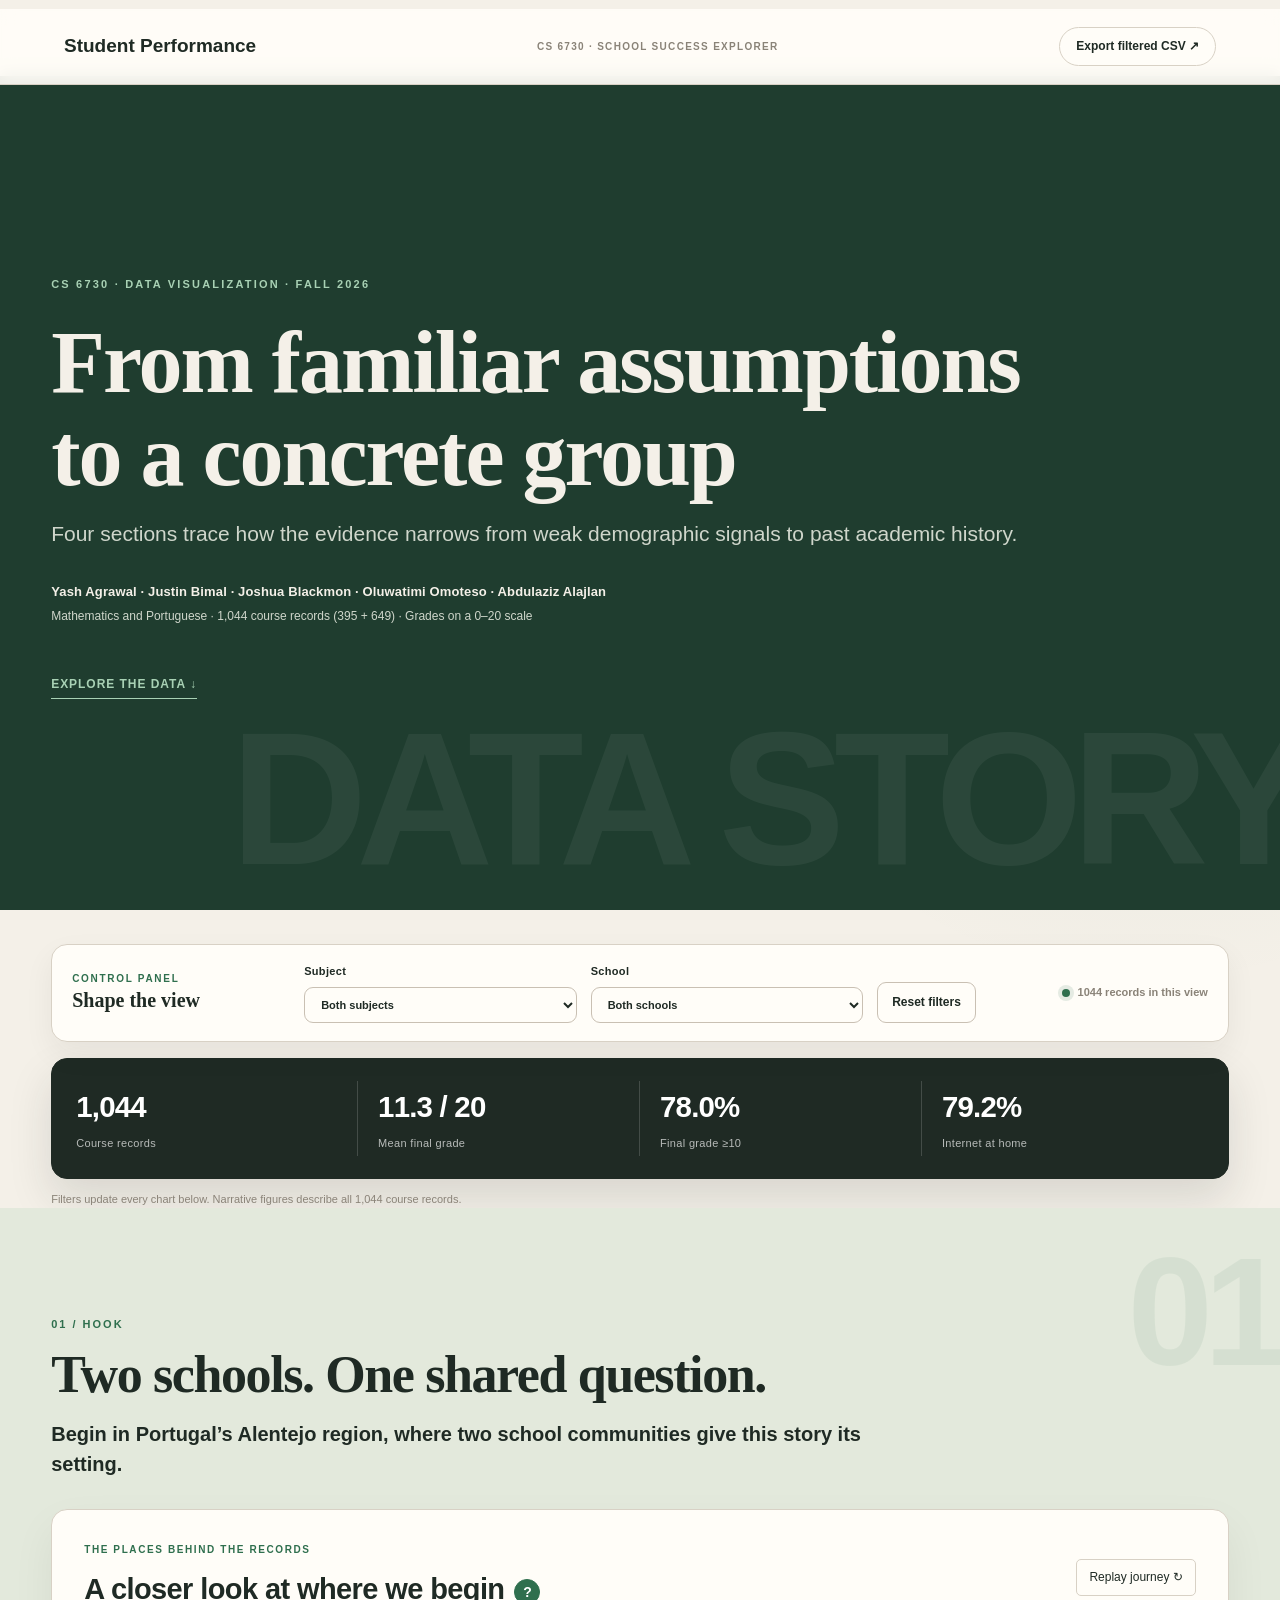
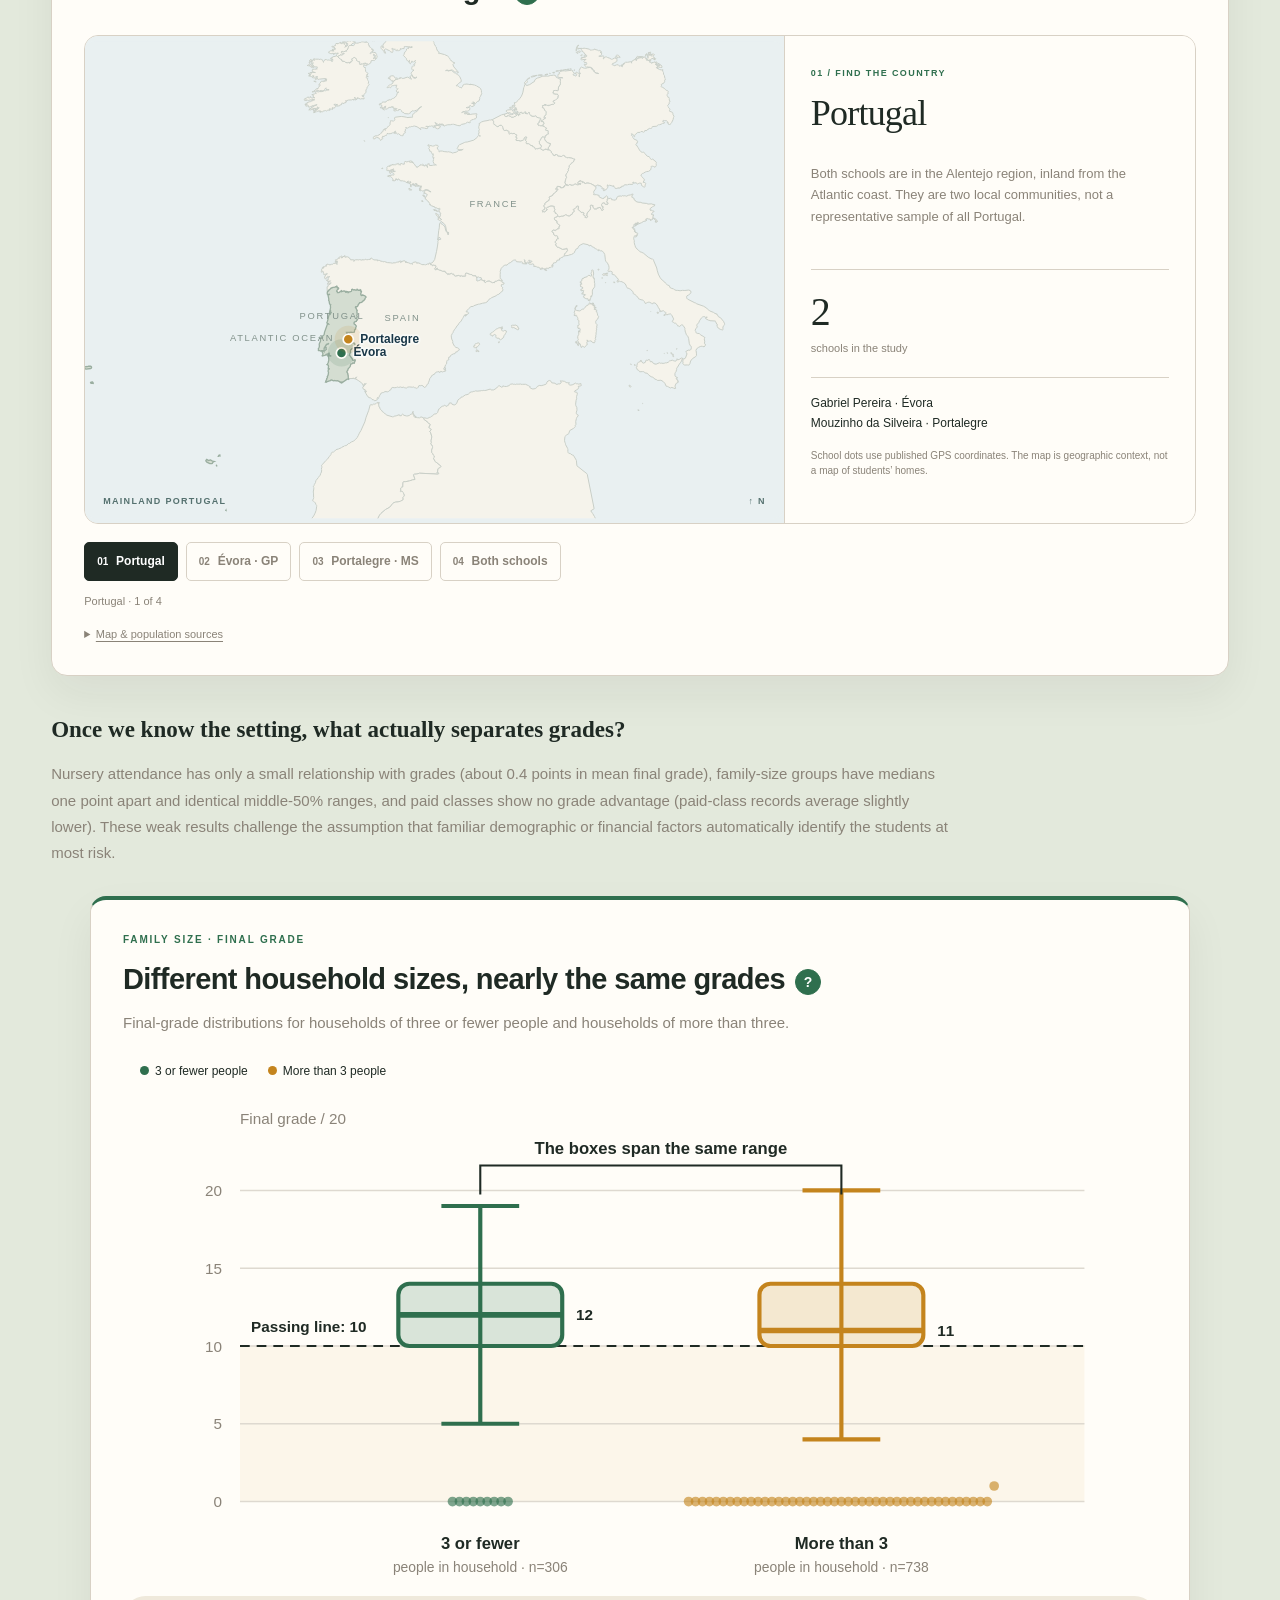
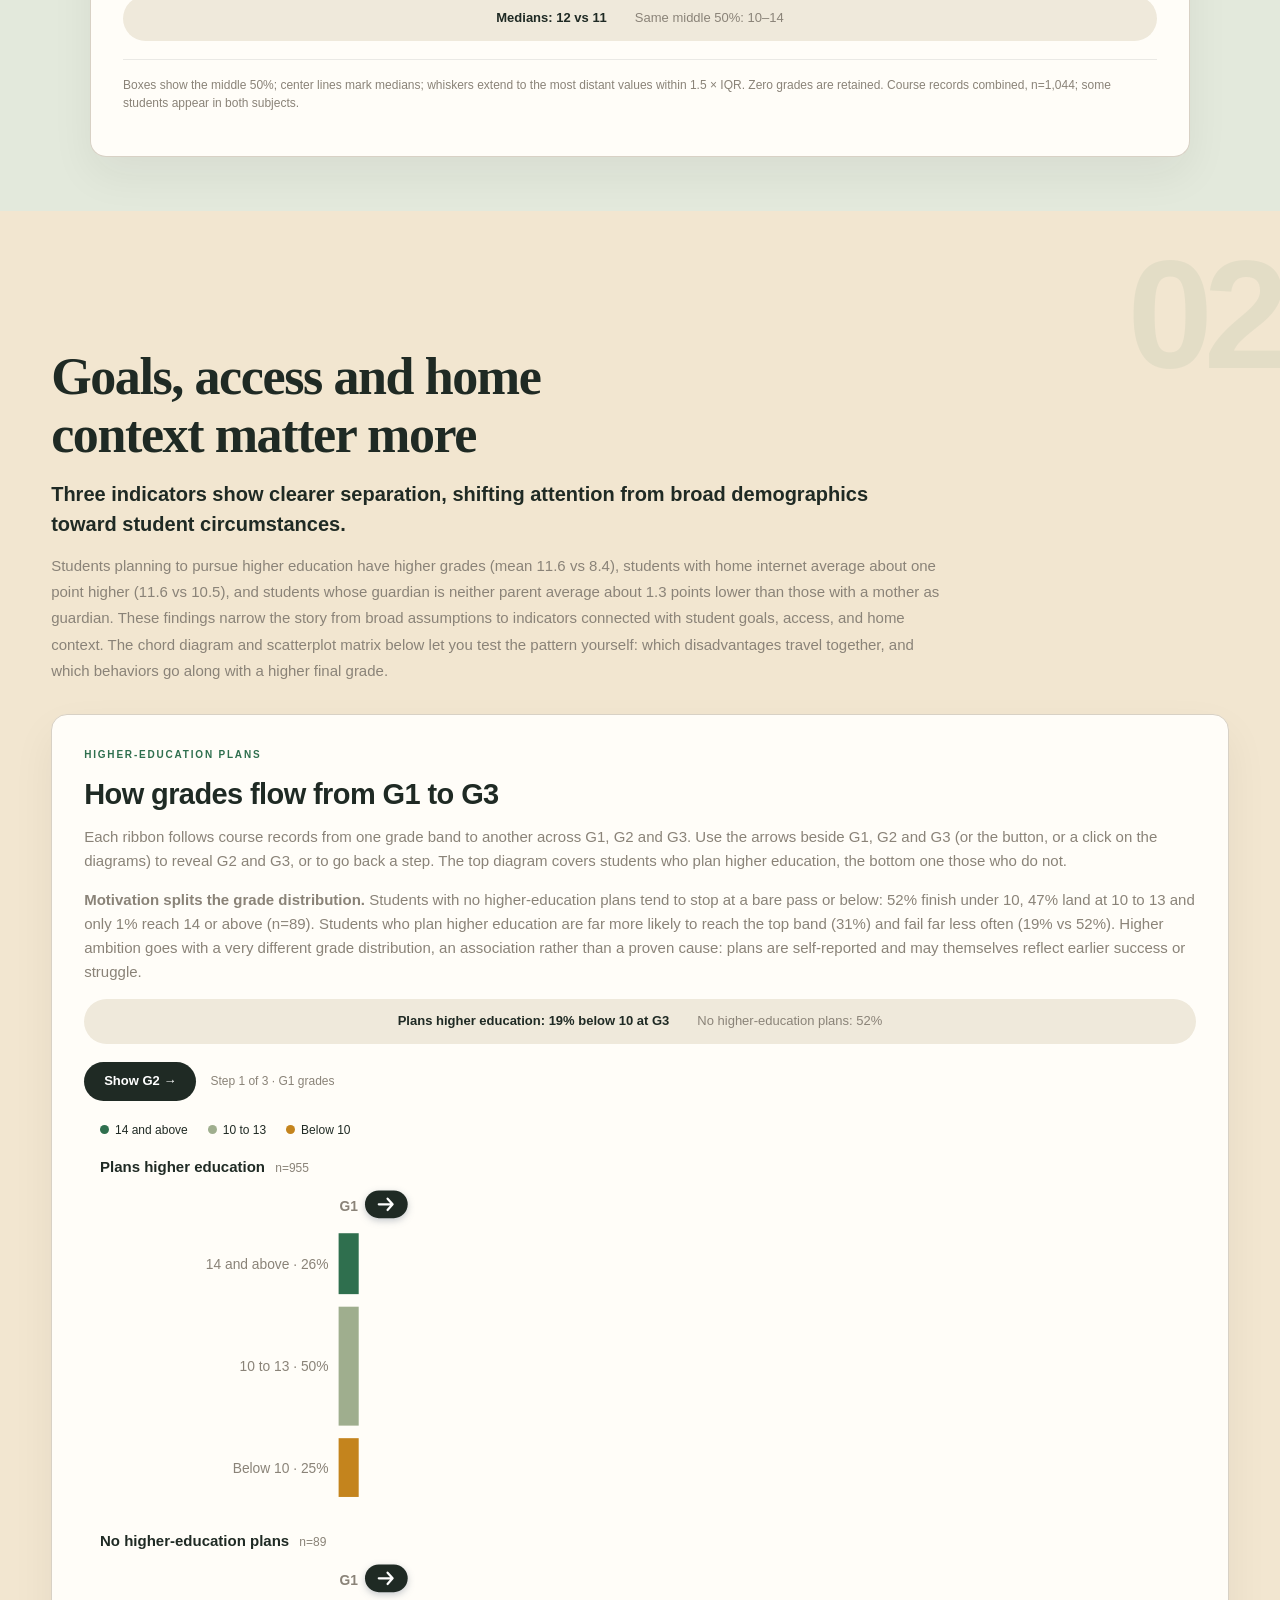
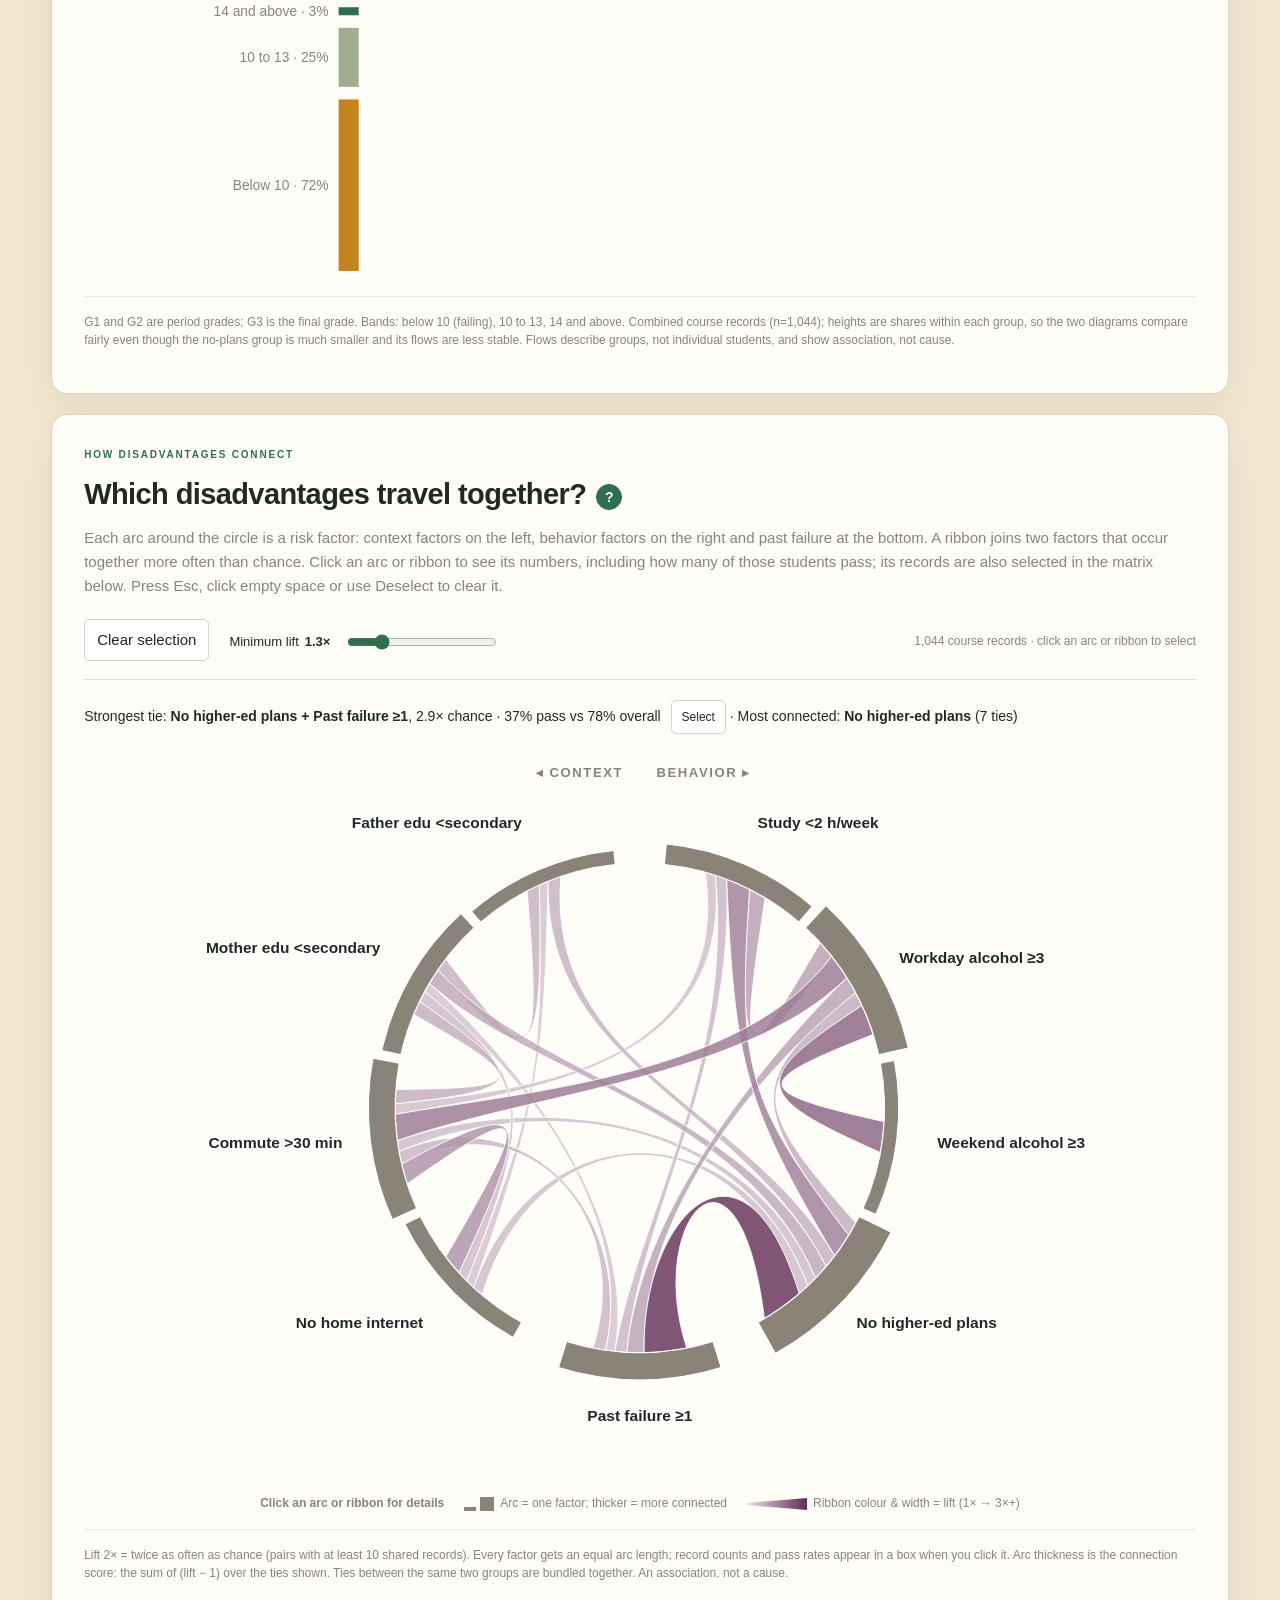
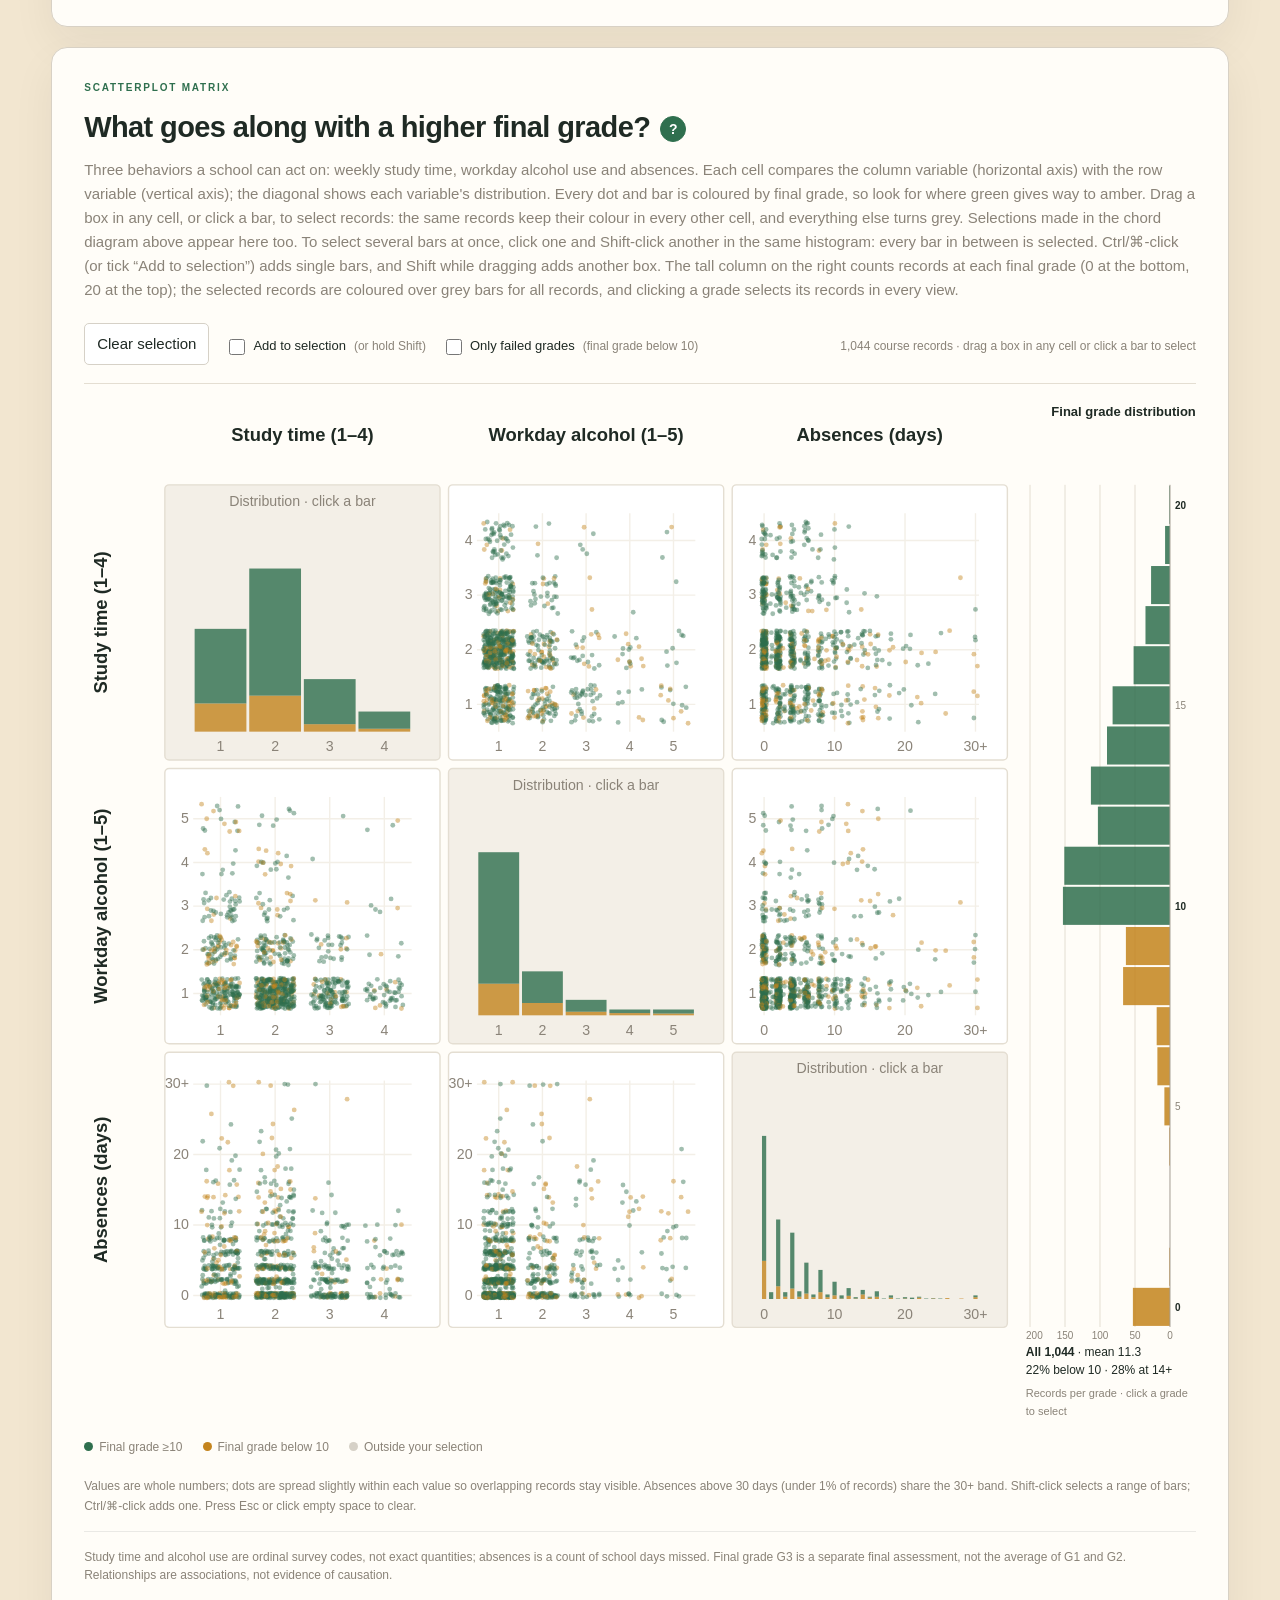
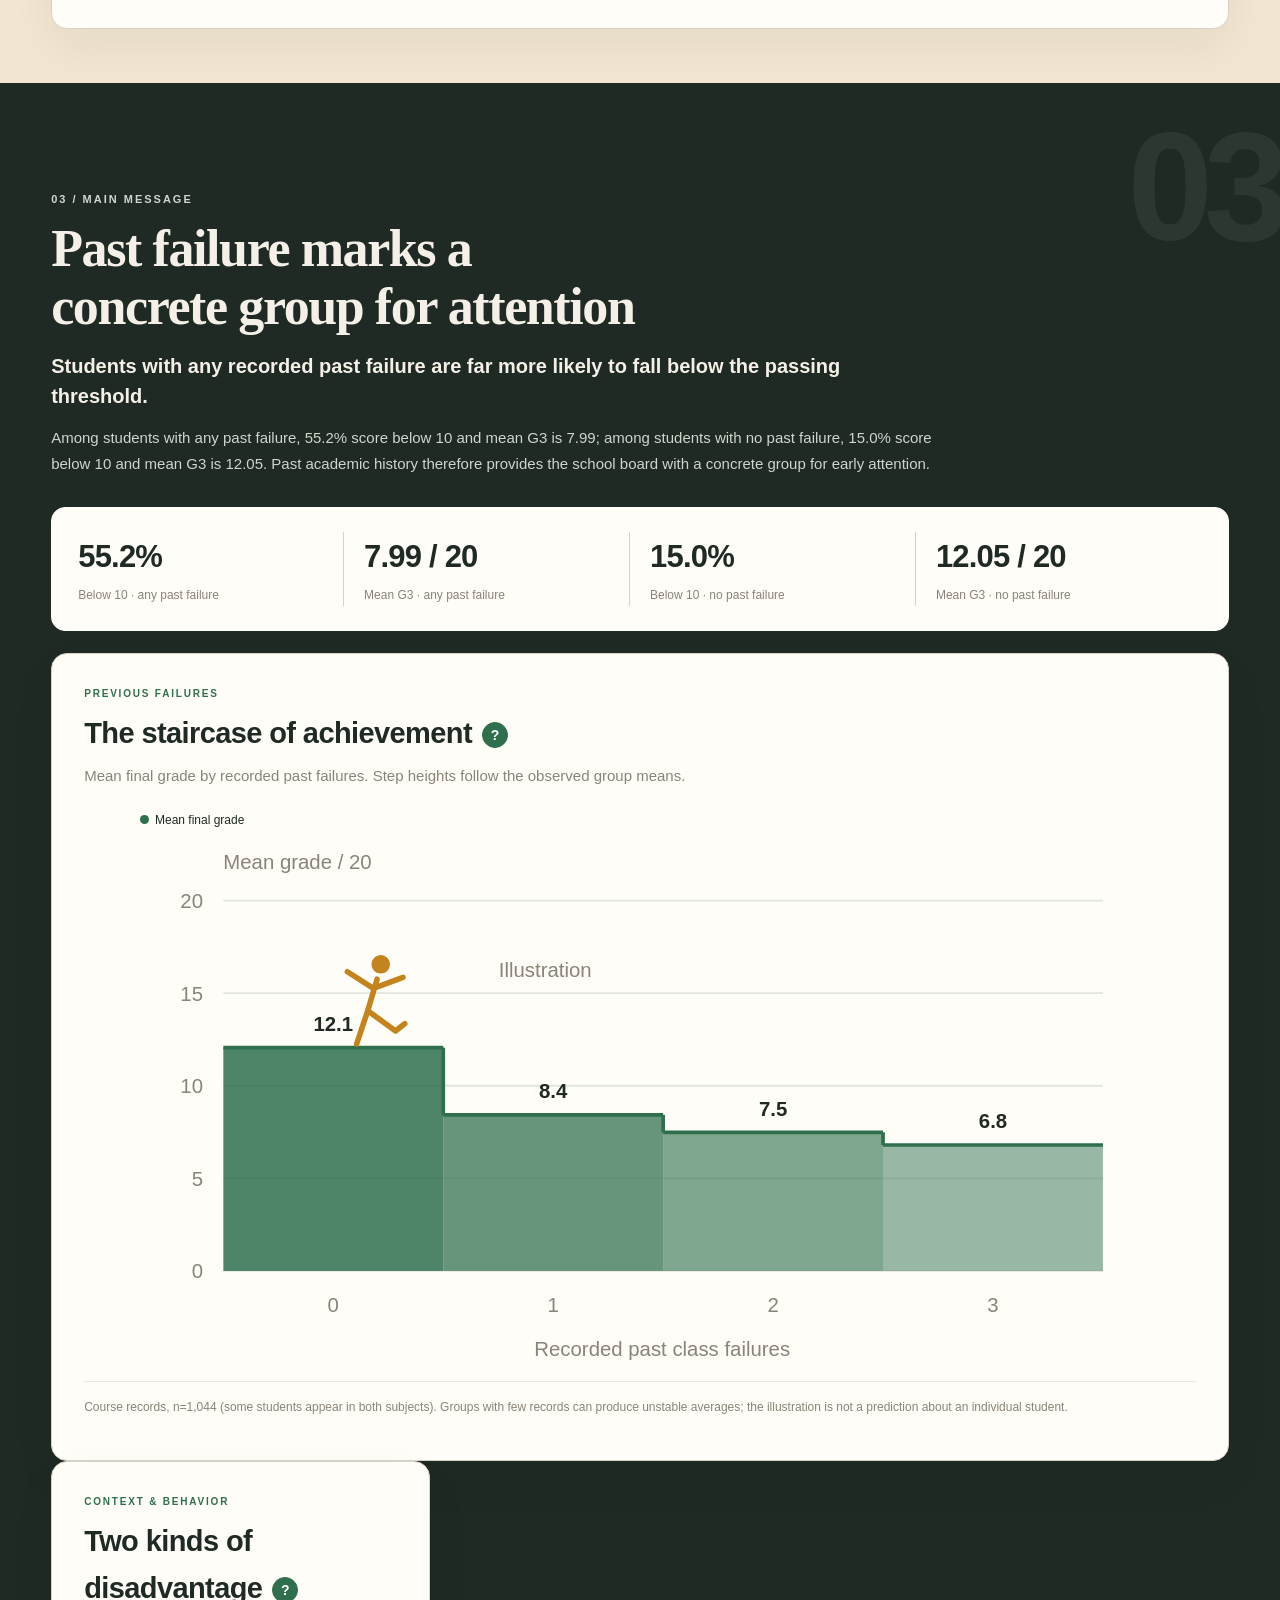
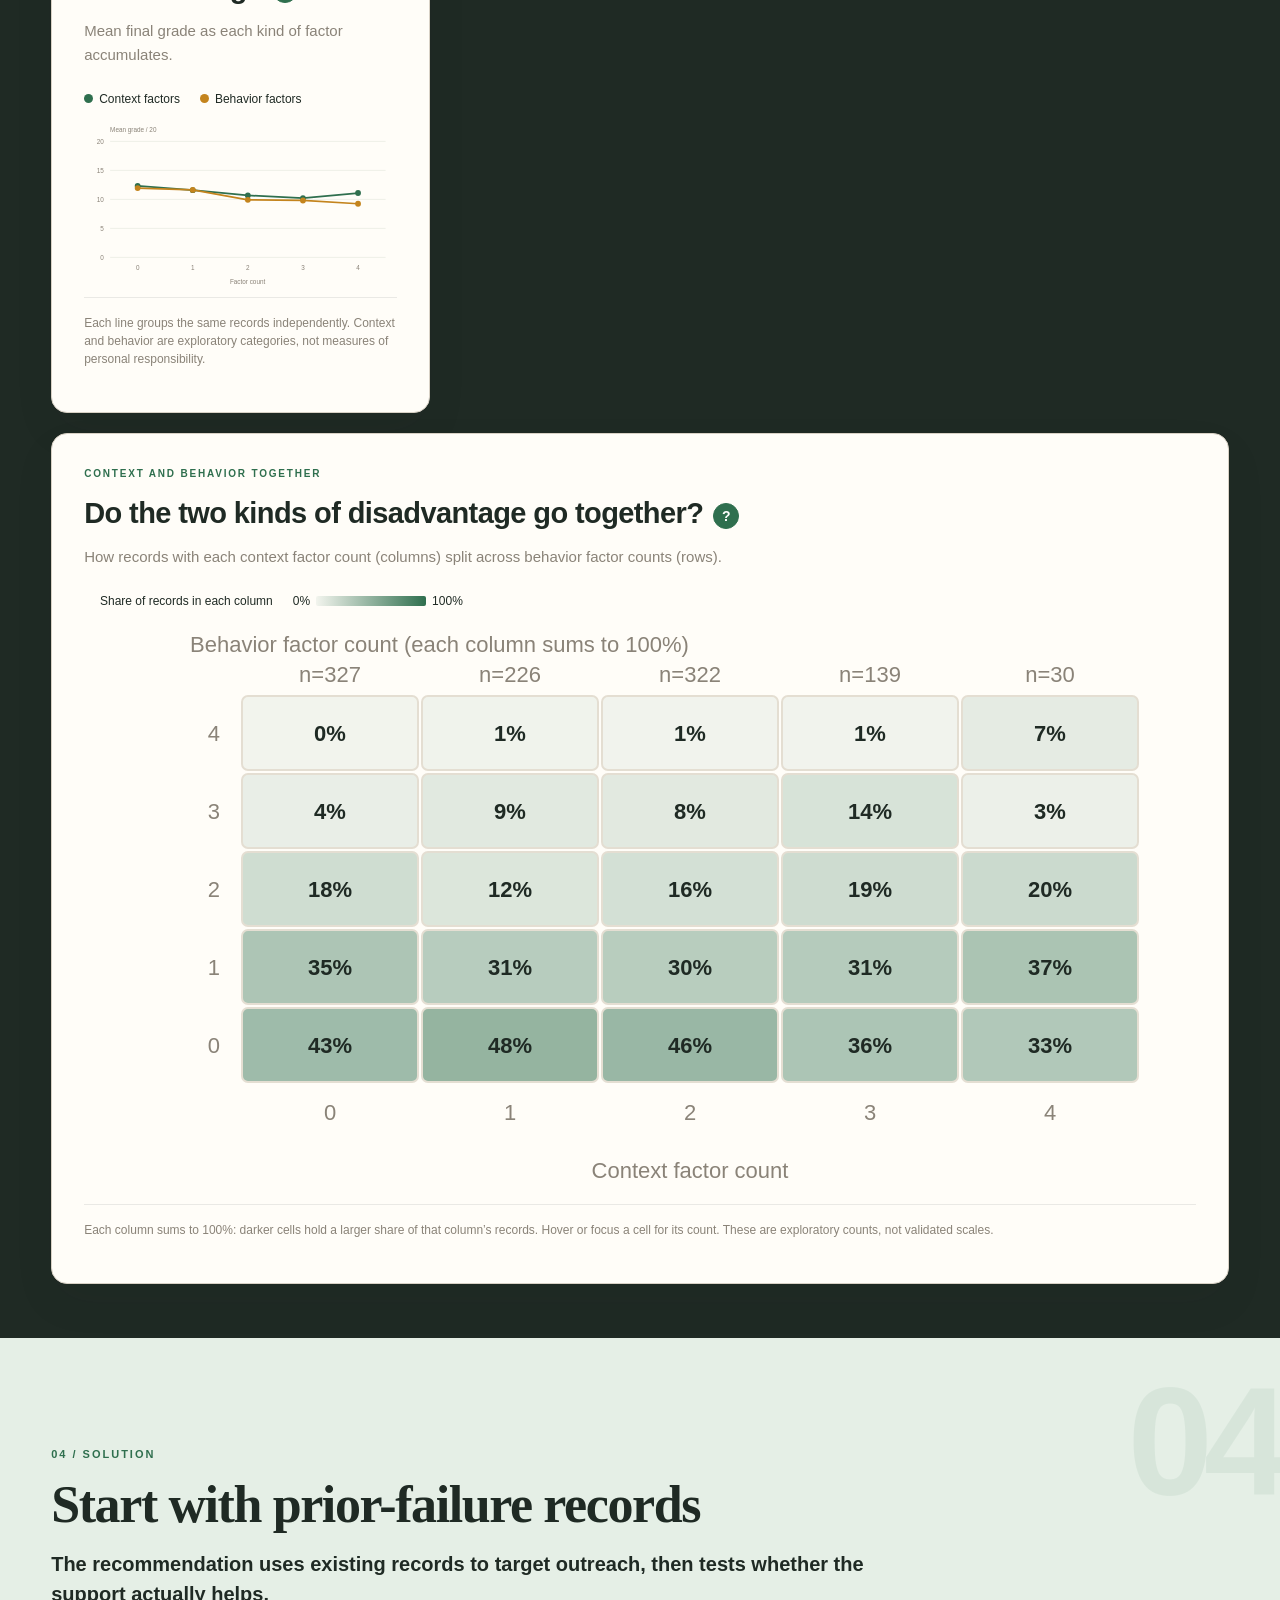
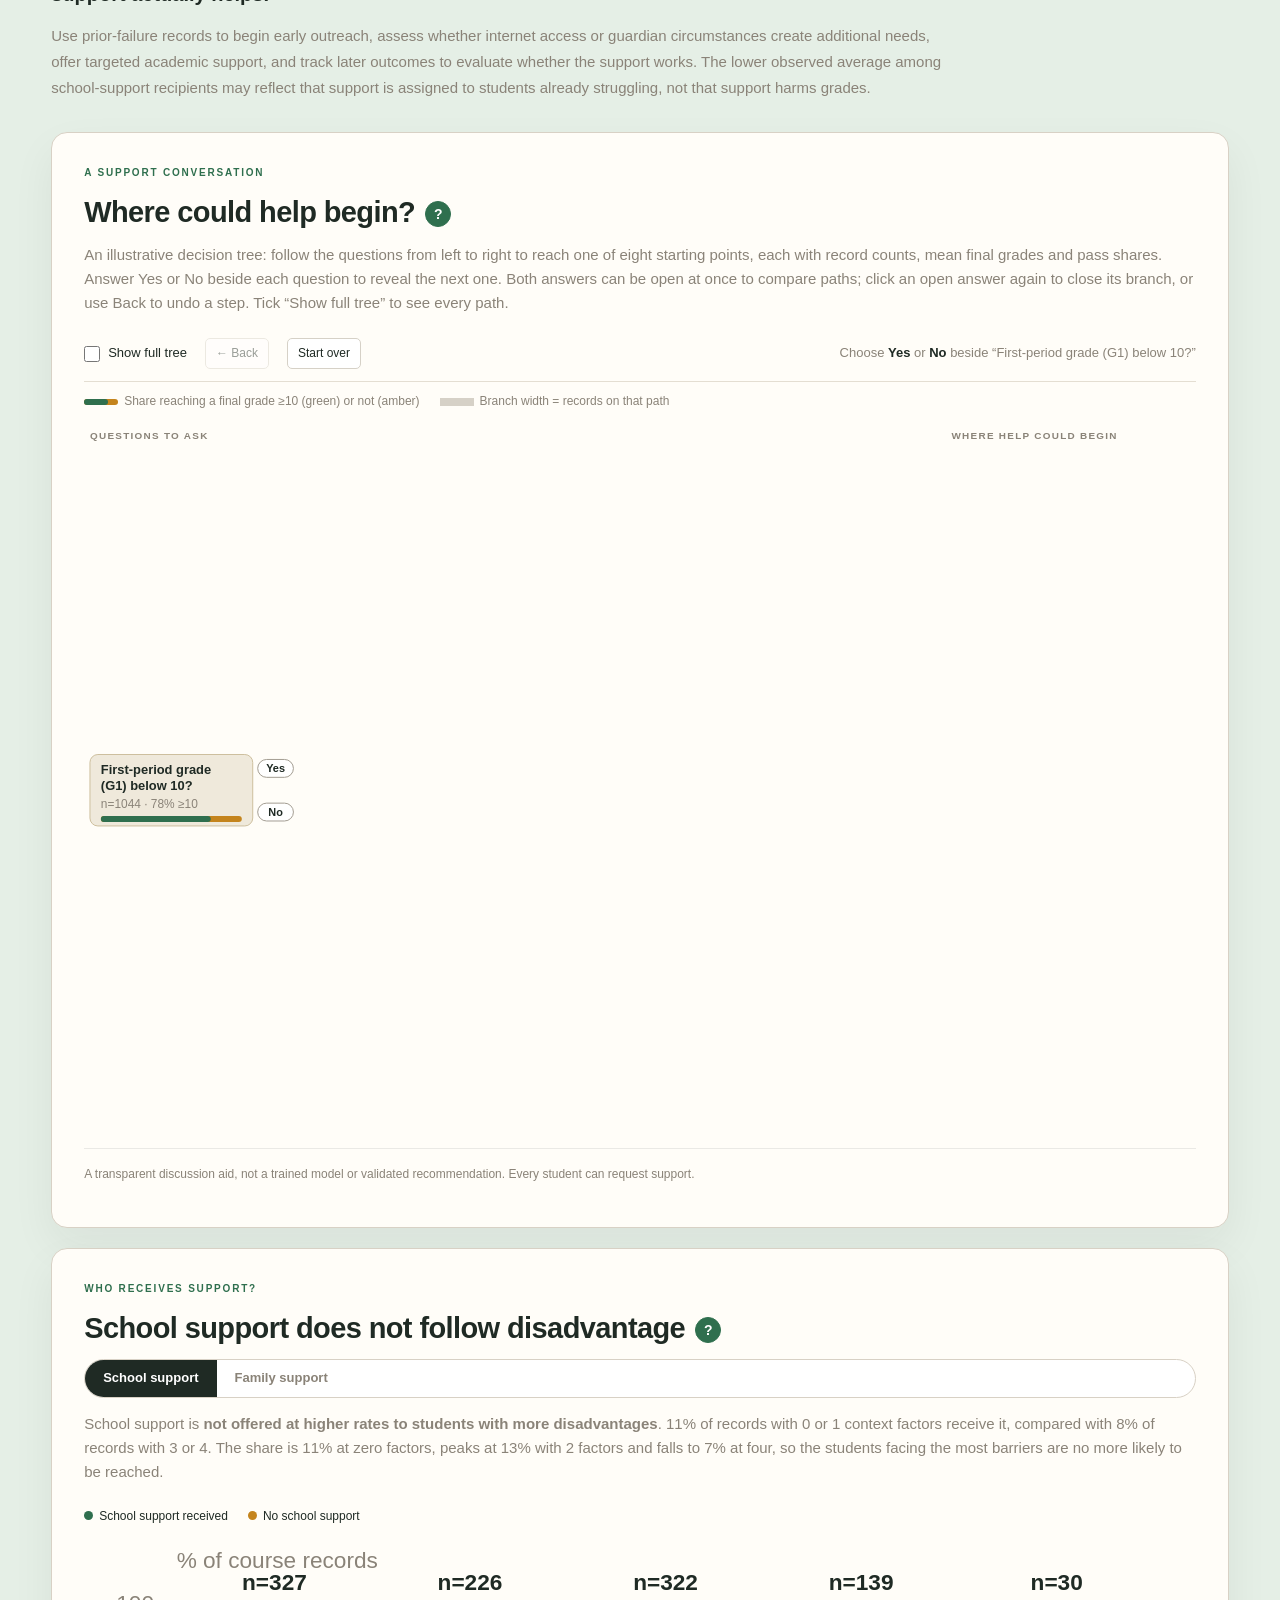
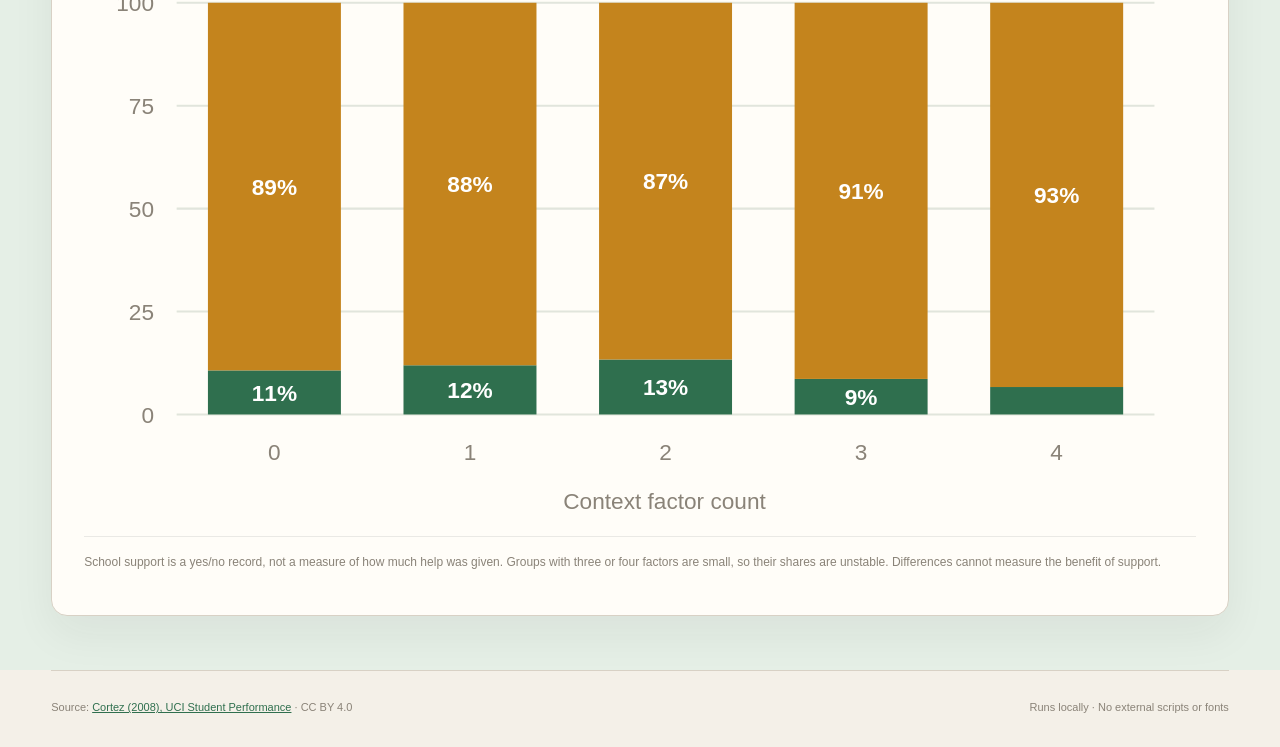
==== commit 879f6c75: "add arrow to grade flow" ====
--- a/web/index.html
+++ b/web/index.html
@@ -51,7 +51,7 @@
 <article class="card wide-card">
 <p class="eyebrow">HIGHER-EDUCATION PLANS</p>
 <h3>How grades flow from G1 to G3</h3>
-<p>Each ribbon follows course records from one grade band to another across G1, G2 and G3. Click the button (or the diagrams) to reveal G1, then G2, then G3. The top diagram covers students who plan higher education, the bottom one those who do not.</p>
+<p>Each ribbon follows course records from one grade band to another across G1, G2 and G3. Use the arrows beside G1, G2 and G3 (or the button, or a click on the diagrams) to reveal G2 and G3, or to go back a step. The top diagram covers students who plan higher education, the bottom one those who do not.</p>
 <p id="higher-text"></p>
 <p class="chart-takeaway" id="higher-takeaway"></p>
 <div class="sankey-controls"><button type="button" id="sankey-next"></button><span id="sankey-step" aria-live="polite"></span></div>
--- a/web/story.css
+++ b/web/story.css
@@ -86,8 +86,25 @@
 .sankey-controls span{font-size:12px;color:var(--muted)}
 .sk-step{opacity:0;pointer-events:none;transition:opacity .6s ease}
 .sk-step.is-on{opacity:1;pointer-events:auto}
+.sk-nav{opacity:0;pointer-events:none;cursor:pointer;outline:none;transition:opacity .4s ease,transform .2s ease}
+.sk-nav.is-on{opacity:1;pointer-events:auto}
+.sk-nav rect{transition:fill .2s,stroke .2s}
+.sk-nav .sk-icon{fill:none;stroke-width:1.8;stroke-linecap:round;stroke-linejoin:round;transition:transform .2s ease}
+.sk-next rect{fill:var(--ink);filter:drop-shadow(0 2px 3px rgba(23,43,77,.25))}
+.sk-next .sk-icon{stroke:#fff}
+.sk-back rect{fill:#fff;stroke:#cbd5e1;stroke-width:1.2}
+.sk-back .sk-icon{stroke:var(--ink)}
+.sk-nav:hover,.sk-nav:focus-visible{transform:translateY(-1px)}
+.sk-next:hover .sk-icon,.sk-next:focus-visible .sk-icon{transform:translateX(2px)}
+.sk-back:hover .sk-icon,.sk-back:focus-visible .sk-icon{transform:translateX(-2px)}
+.sk-back:hover rect,.sk-back:focus-visible rect{stroke:var(--ink)}
+.sk-nav:focus-visible rect{stroke:var(--teal);stroke-width:2}
+/* A gentle nudge on the forward arrow invites the next step. */
+.sk-next.is-on .sk-icon{animation:sk-nudge 2.4s ease-in-out infinite}
+.sk-next:hover .sk-icon,.sk-next:focus-visible .sk-icon{animation:none}
+@keyframes sk-nudge{0%,70%,100%{transform:none}80%{transform:translateX(2.5px)}90%{transform:translateX(0)}}
 #higher .sankey-wrap{cursor:pointer}
-@media(prefers-reduced-motion:reduce){.sk-step{transition:none}}
+@media(prefers-reduced-motion:reduce){.sk-step,.sk-nav,.sk-nav .sk-icon{transition:none}.sk-next.is-on .sk-icon{animation:none}}
 
 /* Geographic hook and shared scroll transitions. */
 html{scroll-behavior:smooth}
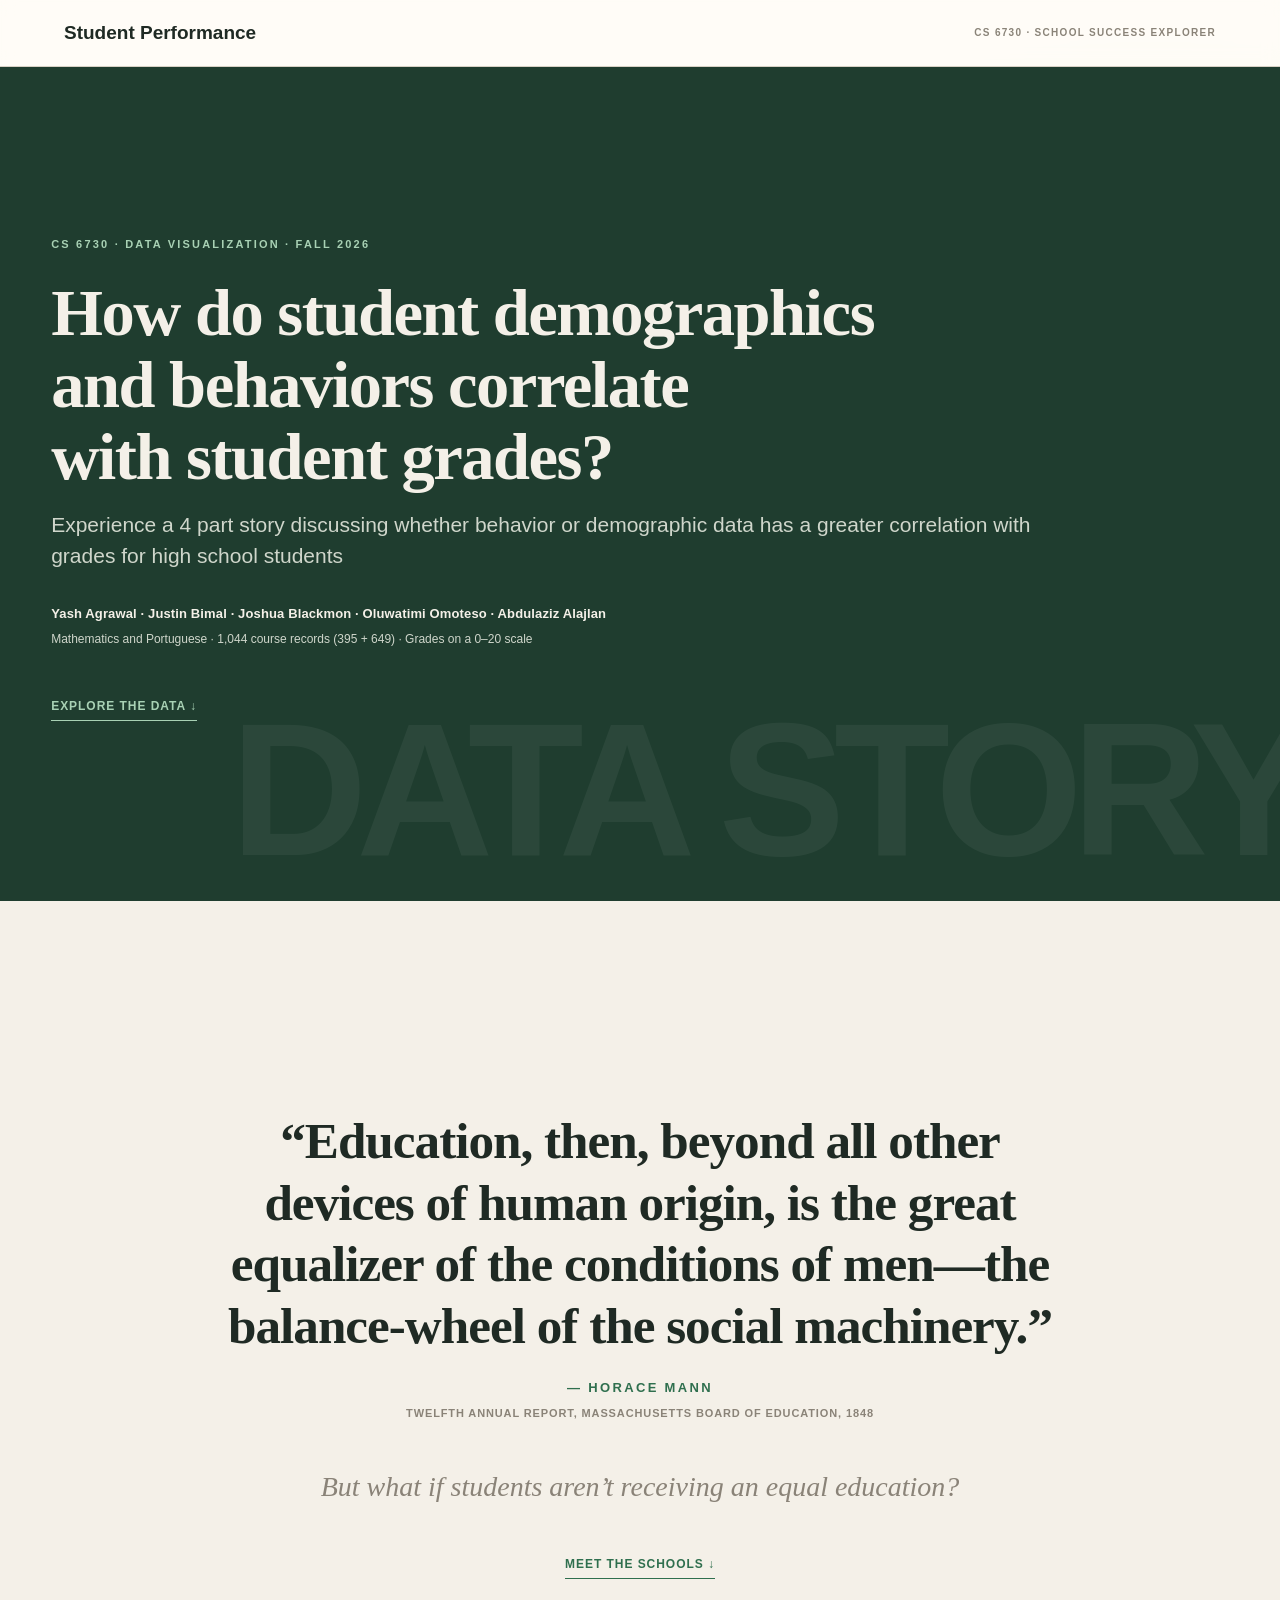
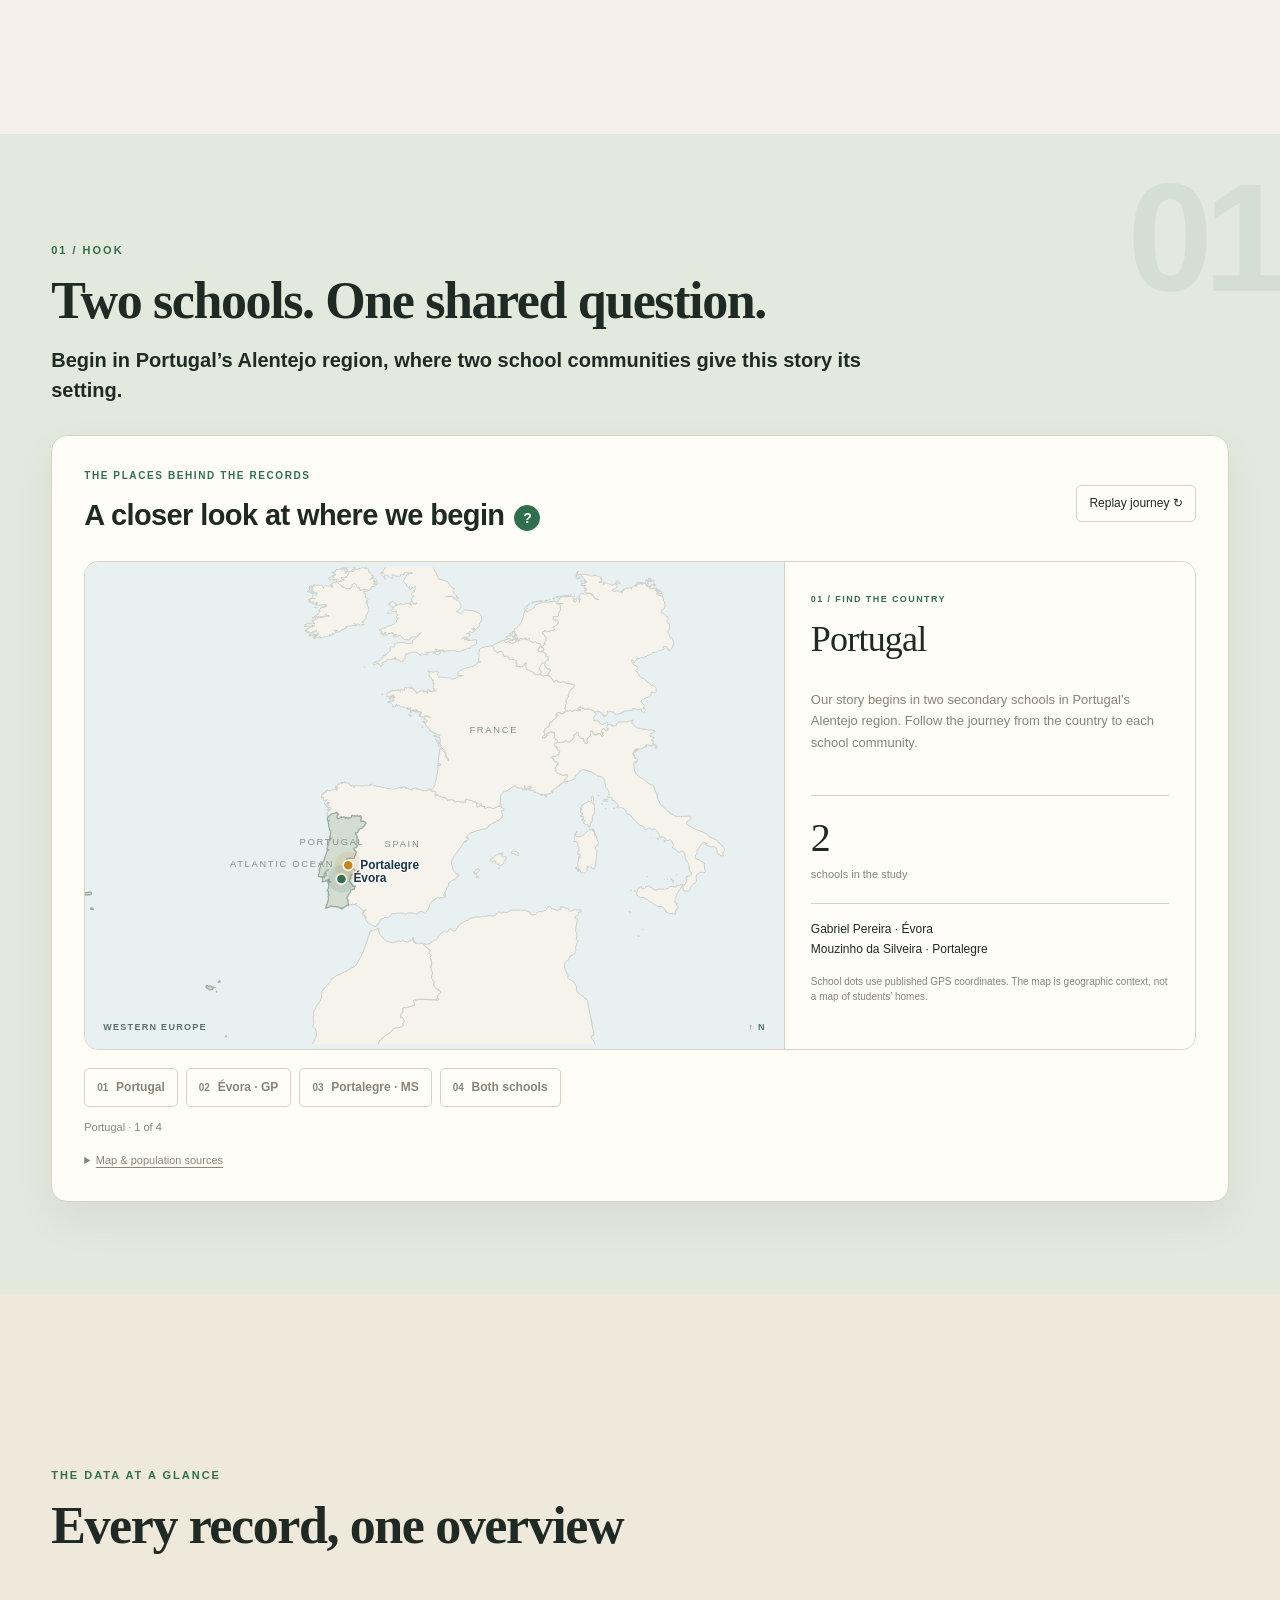
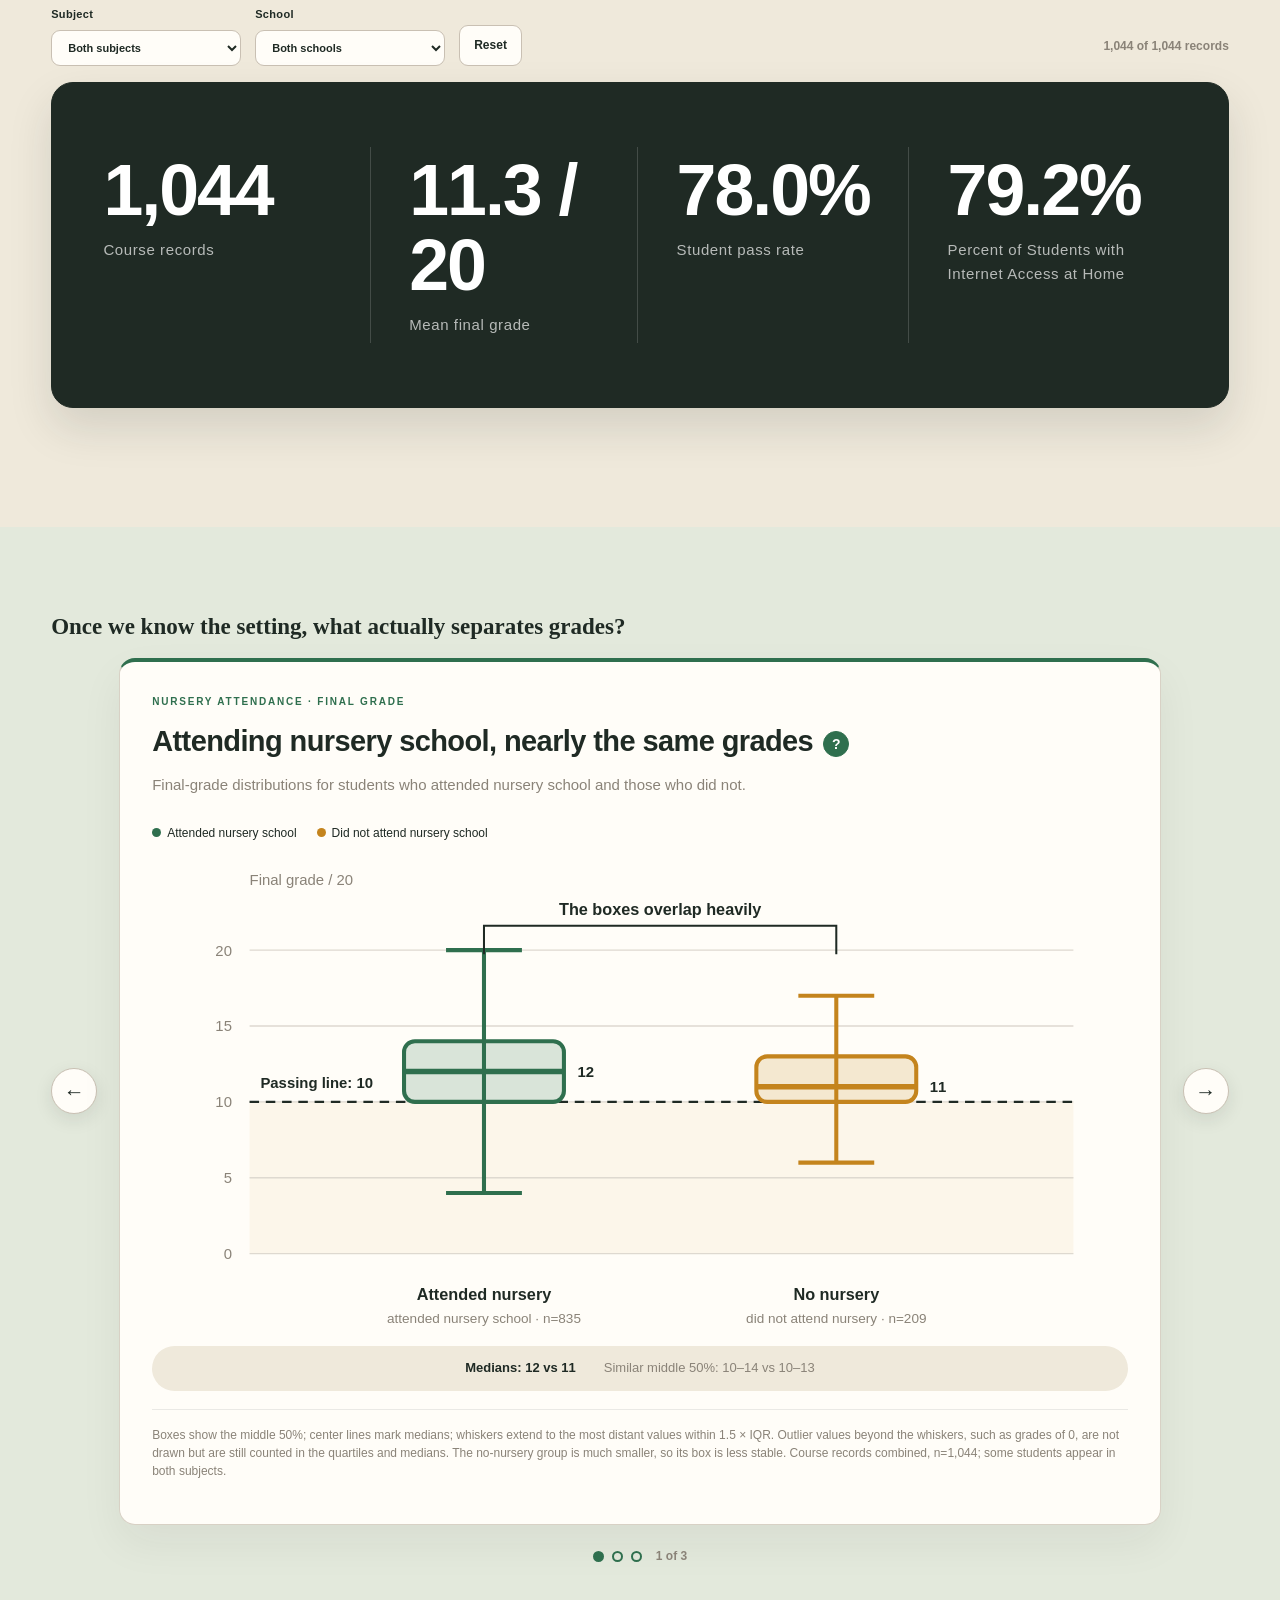
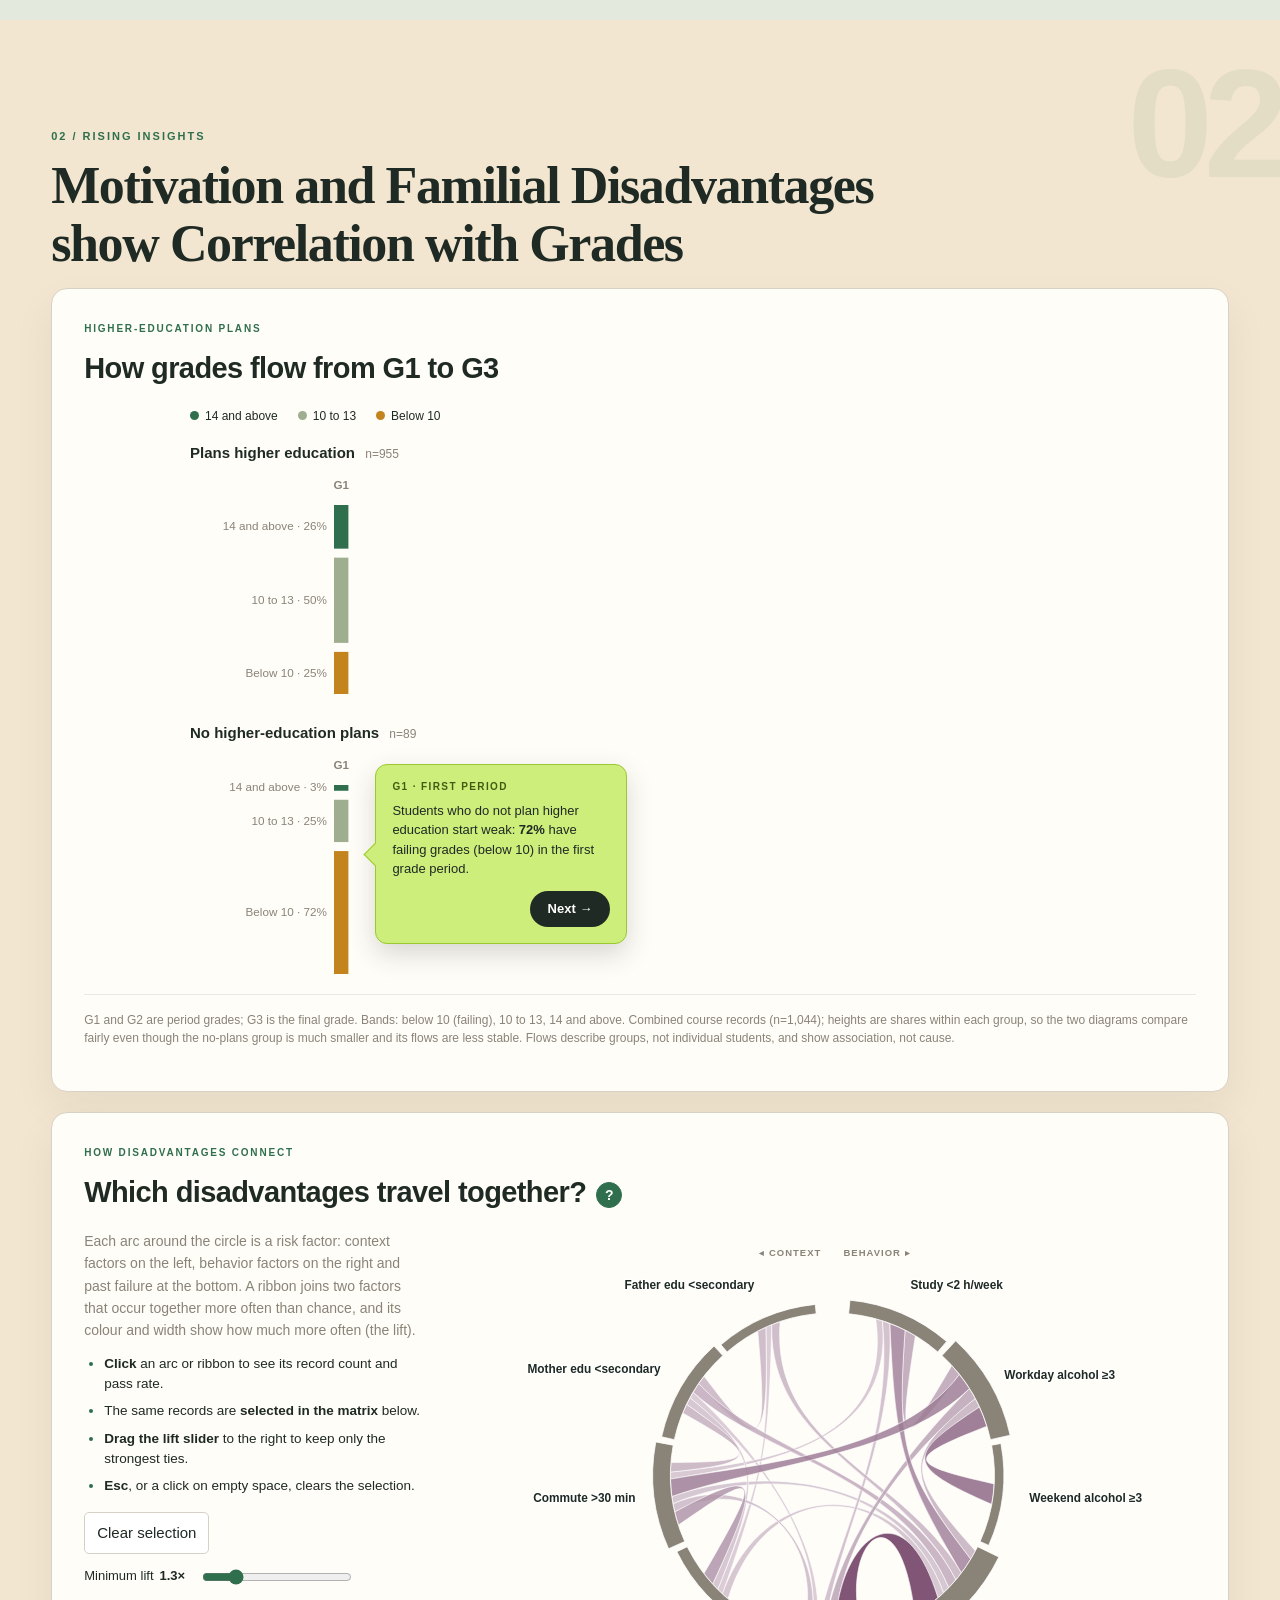
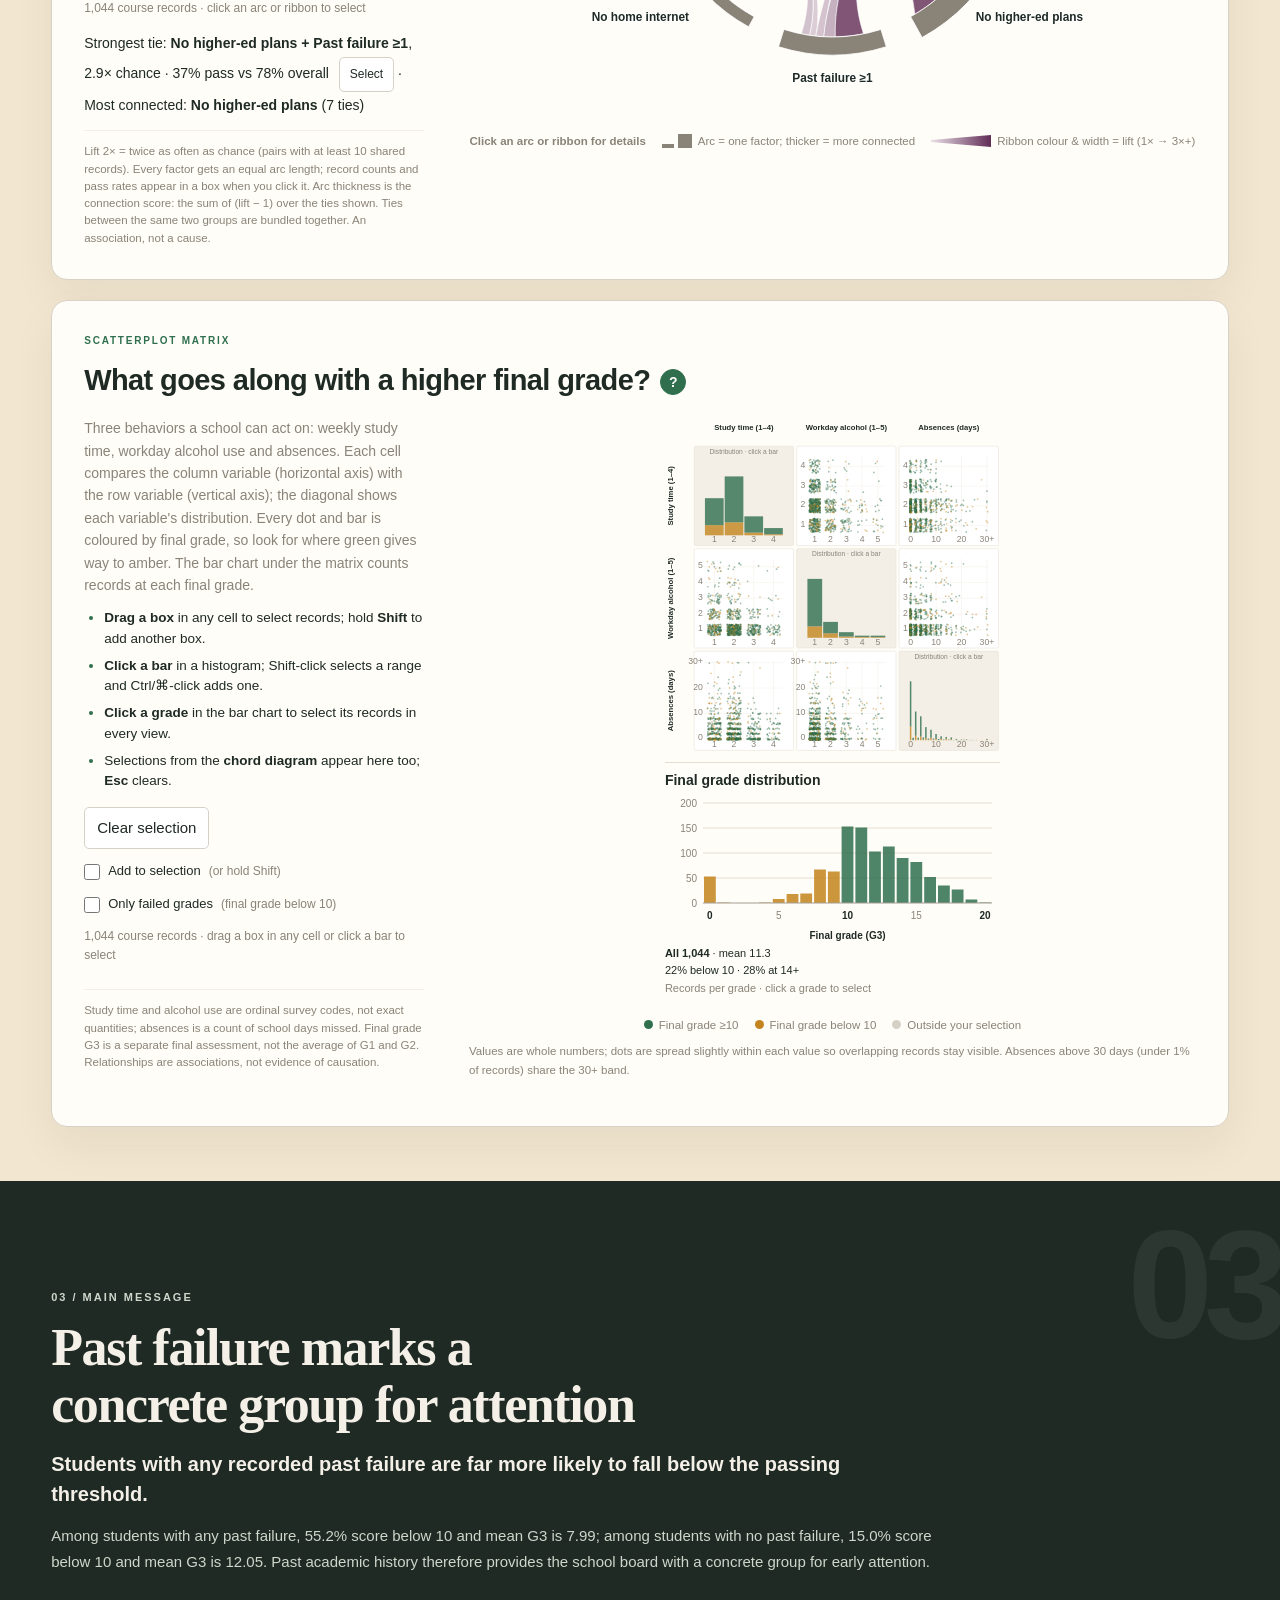
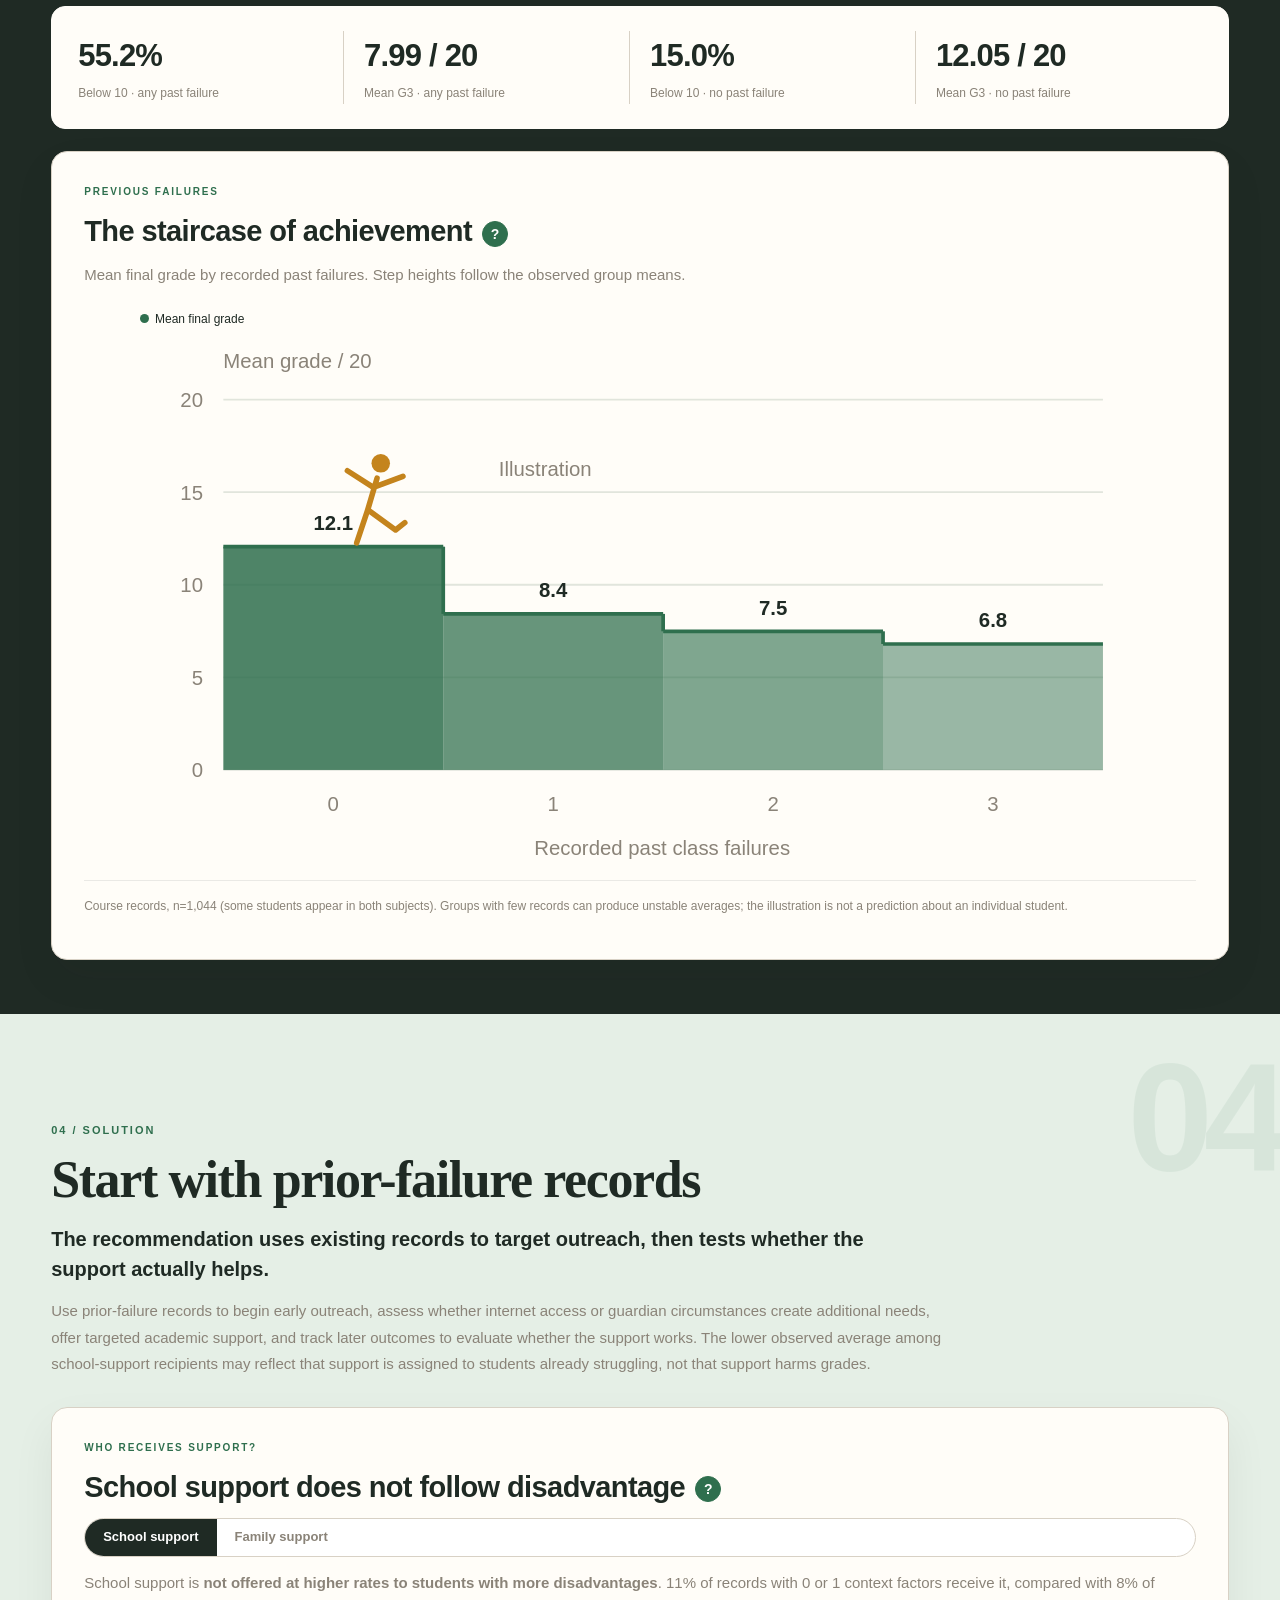
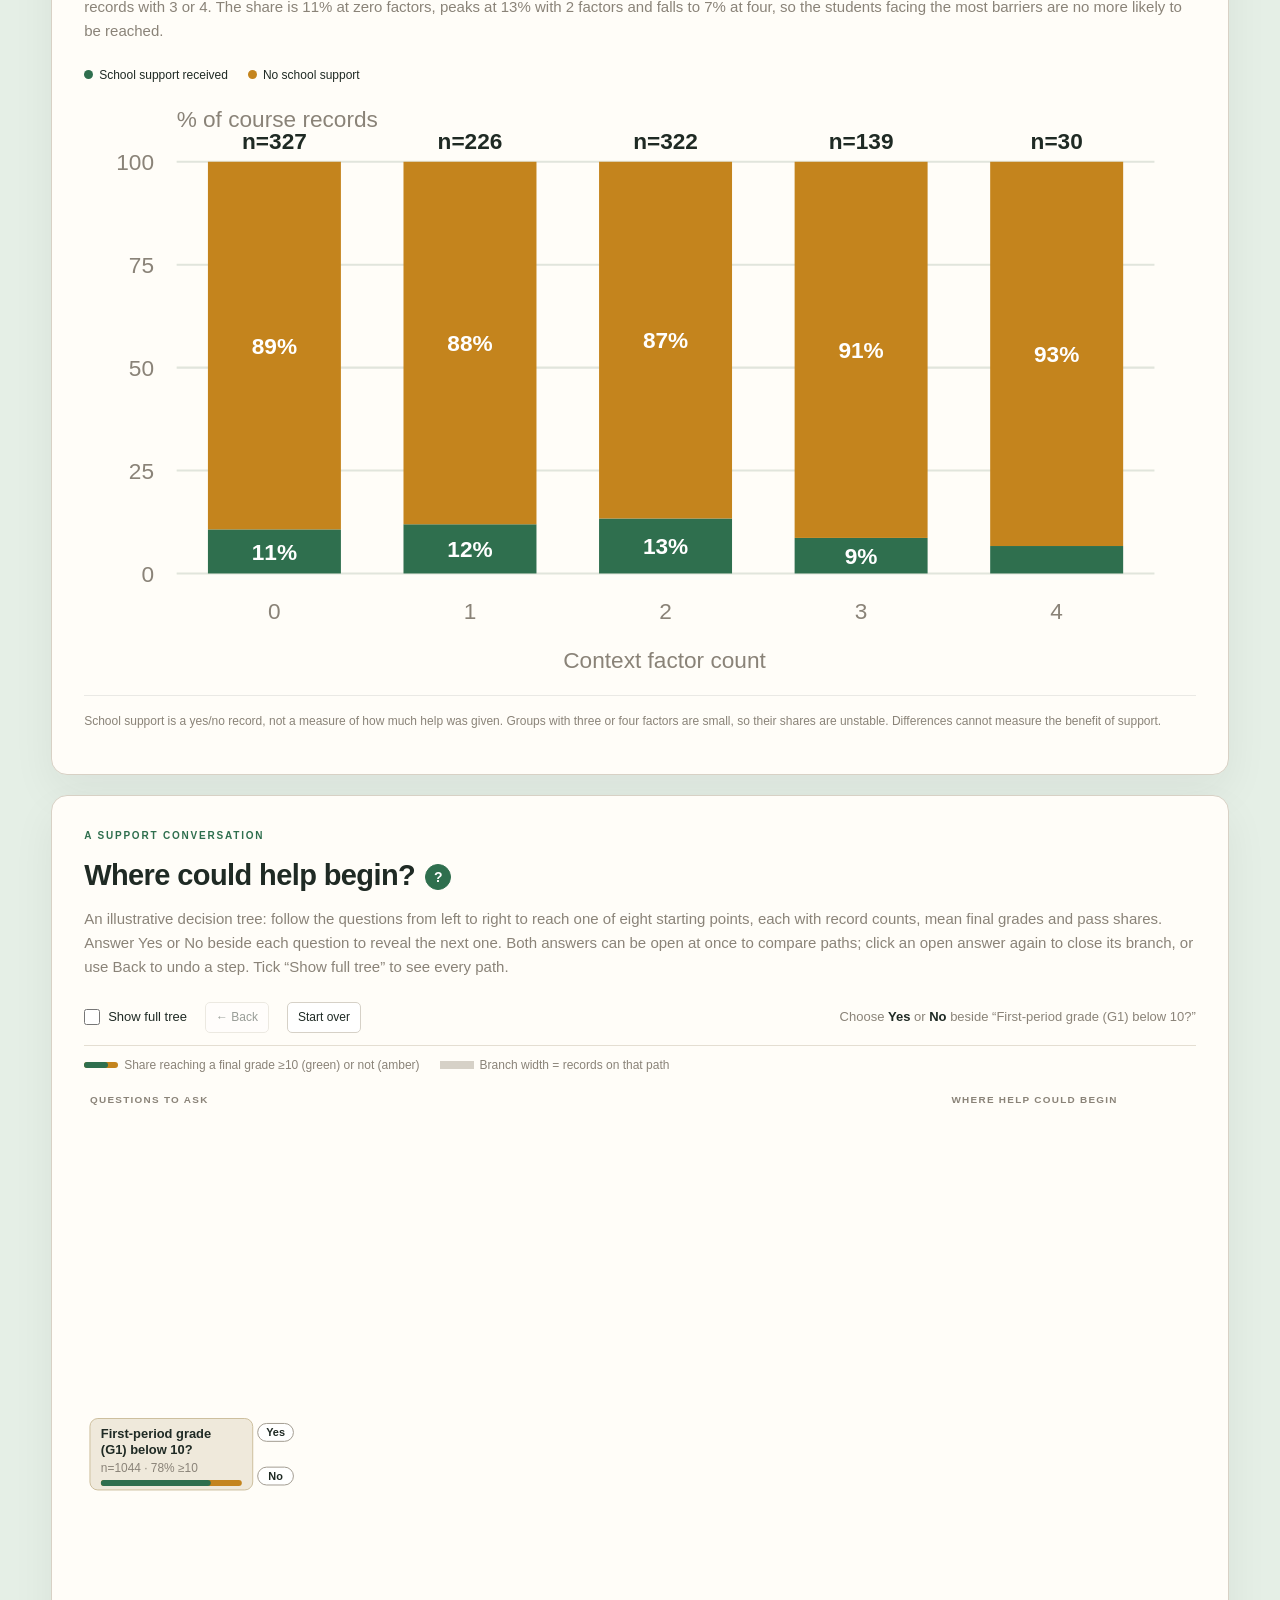
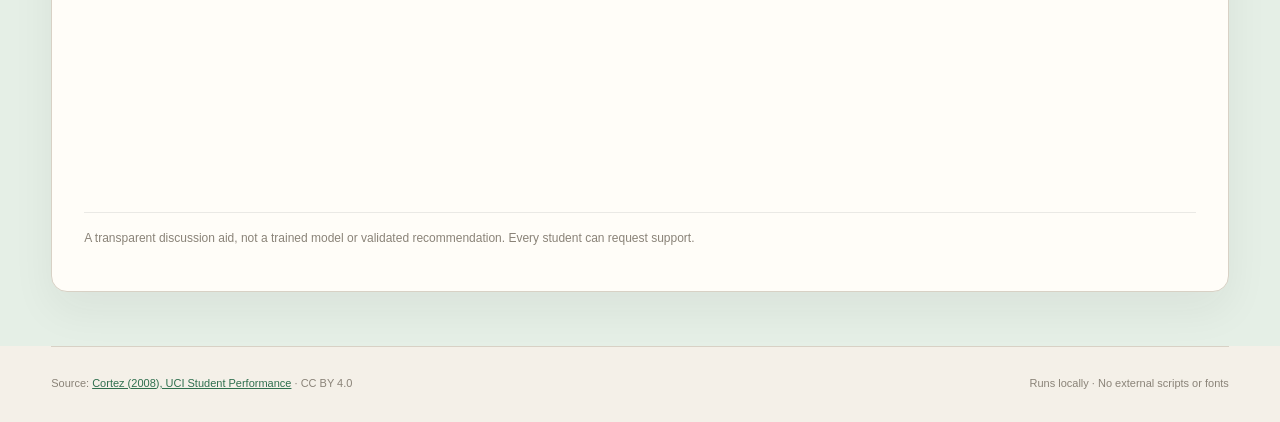
==== commit a02e406f: "Finalized Prototype" ====
--- a/web/index.html
+++ b/web/index.html
@@ -2,20 +2,25 @@
 <html lang="en">
 <head><meta charset="utf-8"><meta name="viewport" content="width=device-width,initial-scale=1"><title>Student Performance · Data Story</title><link rel="stylesheet" href="style.css"><link rel="stylesheet" href="story.css"></head>
 <body class="story merged">
-<header class="site-header"><a href="#top" class="brand">Student Performance</a><span class="eyebrow">CS 6730 · SCHOOL SUCCESS EXPLORER</span><div class="header-actions"><button id="export">Export filtered CSV ↗</button></div></header>
+<header class="site-header"><a href="#top" class="brand">Student Performance</a><span class="eyebrow">CS 6730 · SCHOOL SUCCESS EXPLORER</span></header>
 <main id="top">
 <section class="cover">
 <p class="eyebrow">CS 6730 · DATA VISUALIZATION · FALL 2026</p>
-<h1>From familiar assumptions<br> to a concrete group</h1>
-<p class="lead">Four sections trace how the evidence narrows from weak demographic signals to past academic history.</p>
+<h1>How do student demographics and behaviors correlate with student grades?</h1>
+<p class="lead">Experience a 4 part story discussing whether behavior or demographic data has a greater correlation with grades for high school students</p>
 <p class="byline">Yash Agrawal · Justin Bimal · Joshua Blackmon · Oluwatimi Omoteso · Abdulaziz Alajlan</p>
 <p class="intro-note">Mathematics and Portuguese · 1,044 course records (395 + 649) · Grades on a 0–20 scale</p>
-<a class="scroll-cue" href="#explore">Explore the data <span aria-hidden="true">↓</span></a>
+<a class="scroll-cue" href="#quote">Explore the data <span aria-hidden="true">↓</span></a>
 </section>
 
-<section class="filters merged-controls" id="explore" aria-label="Filter course records"><div class="filter-heading"><p class="eyebrow">CONTROL PANEL</p><strong>Shape the view</strong></div><label>Subject<select id="subject"><option value="all">Both subjects</option><option>Mathematics</option><option>Portuguese</option></select></label><label>School<select id="school"><option value="all">Both schools</option><option value="GP">Gabriel Pereira</option><option value="MS">Mousinho da Silveira</option></select></label><button id="reset">Reset filters</button><div class="filter-result"><i aria-hidden="true"></i><span id="filter-status" aria-live="polite"></span></div></section>
-<section class="stats merged-stats" id="stats"></section>
-<p class="filter-note">Filters update every chart below. Narrative figures describe all 1,044 course records.</p>
+<section class="story-section quote-frame" id="quote" data-num="" aria-label="Opening quotation">
+<figure class="quote">
+<blockquote><p>“Education, then, beyond all other devices of human origin, is the great equalizer of the conditions of men—the balance-wheel of the social machinery.”</p></blockquote>
+<figcaption>Horace Mann <span>Twelfth Annual Report, Massachusetts Board of Education, 1848</span></figcaption>
+</figure>
+<p class="quote-sub">But what if students aren’t receiving an equal education?</p>
+<a class="scroll-cue" href="#hook">Meet the schools <span aria-hidden="true">↓</span></a>
+</section>
 
 <section class="story-section" id="hook" data-num="01">
 <p class="eyebrow">01 / HOOK</p>
@@ -28,42 +33,98 @@
 <div class="geo-controls" role="group" aria-label="Choose a map view"><button type="button" data-geo="1" aria-pressed="false">01 <span>Portugal</span></button><button type="button" data-geo="2" aria-pressed="false">02 <span>Évora · GP</span></button><button type="button" data-geo="3" aria-pressed="false">03 <span>Portalegre · MS</span></button><button type="button" data-geo="4" aria-pressed="false">04 <span>Both schools</span></button><span id="geo-status" aria-live="polite">The journey starts when the map enters view.</span></div>
 <details class="geo-sources"><summary>Map & population sources</summary><p>School coordinates: Construção Pública’s <a href="https://construcaopublica.gov.pt/pt/escolas/028" target="_blank" rel="noreferrer">Gabriel Pereira</a> and <a href="https://construcaopublica.gov.pt/pt/escolas/027" target="_blank" rel="noreferrer">Mouzinho da Silveira</a> pages. Municipal populations (2021, INE as published by DGAL): <a href="https://www.portalautarquico.dgal.gov.pt/pt-PT/entidades-locais/concelhos/evora/" target="_blank" rel="noreferrer">Évora, 53,591</a>; <a href="https://portalautarquico.dgal.gov.pt/pt-PT/entidades-locais/concelhos/portalegre/" target="_blank" rel="noreferrer">Portalegre, 22,341</a>. These describe whole municipalities, not city-only populations, school enrollment or the historical study cohort. Outlines: <a href="https://github.com/datasets/geo-countries" target="_blank" rel="noreferrer">Natural Earth / geo-countries (public domain)</a> and <a href="https://portalgeo.iniav.pt/arcgis/rest/services/Hosted/Municipios/FeatureServer/4" target="_blank" rel="noreferrer">INIAV municipal boundary service</a>, simplified for display. All geometry is bundled for offline use.</p></details>
 </article>
+</section>
+
+<section class="story-section stats-frame" id="explore" data-num="" aria-label="The data at a glance">
+<p class="eyebrow">THE DATA AT A GLANCE</p>
+<h2>Every record, one overview</h2>
+<div class="stats-filters" role="group" aria-label="Filter the overview statistics">
+<label>Subject<select id="subject"><option value="all">Both subjects</option><option>Mathematics</option><option>Portuguese</option></select></label>
+<label>School<select id="school"><option value="all">Both schools</option><option value="GP">Gabriel Pereira</option><option value="MS">Mouzinho da Silveira</option></select></label>
+<button type="button" id="reset">Reset</button>
+<span id="filter-status" aria-live="polite"></span>
+</div>
+<div class="stats merged-stats" id="stats"></div>
+</section>
+
+<section class="story-section hook-more" id="hook-more" data-num="" aria-label="Setting the question">
 <h3 class="geo-bridge">Once we know the setting, what actually separates grades?</h3>
-<p class="section-body">Nursery attendance has only a small relationship with grades (about 0.4 points in mean final grade), family-size groups have medians one point apart and identical middle-50% ranges, and paid classes show no grade advantage (paid-class records average slightly lower). These weak results challenge the assumption that familiar demographic or financial factors automatically identify the students at most risk.</p>
-<div class="story-grid single">
+<div class="box-carousel" id="box-carousel" role="group" aria-roledescription="carousel" aria-label="Three familiar demographic factors and final grade">
+<button type="button" class="car-btn car-prev" id="box-prev" aria-label="Previous chart">←</button>
+<div class="box-stage">
+<article class="card hook-card" id="nursery">
+<p class="eyebrow">NURSERY ATTENDANCE · FINAL GRADE</p>
+<h3>Attending nursery school, nearly the same grades</h3>
+<p>Final-grade distributions for students who attended nursery school and those who did not.</p>
+<div id="nursery-box" class="chart boxplot"></div>
+<p class="chart-takeaway" id="nursery-takeaway"></p>
+<p class="note">Boxes show the middle 50%; center lines mark medians; whiskers extend to the most distant values within 1.5 × IQR. Outlier values beyond the whiskers, such as grades of 0, are not drawn but are still counted in the quartiles and medians. The no-nursery group is much smaller, so its box is less stable. Course records combined, n=<span id="nursery-n">1,044</span>; some students appear in both subjects.</p>
+</article>
 <article class="card hook-card" id="famsize">
 <p class="eyebrow">FAMILY SIZE · FINAL GRADE</p>
 <h3>Different household sizes, nearly the same grades</h3>
 <p>Final-grade distributions for households of three or fewer people and households of more than three.</p>
 <div id="famsize-box" class="chart boxplot"></div>
 <p class="chart-takeaway" id="famsize-takeaway"></p>
-<p class="note">Boxes show the middle 50%; center lines mark medians; whiskers extend to the most distant values within 1.5 × IQR. Zero grades are retained. Course records combined, n=<span id="famsize-n">1,044</span>; some students appear in both subjects.</p>
+<p class="note">Boxes show the middle 50%; center lines mark medians; whiskers extend to the most distant values within 1.5 × IQR. Outlier values beyond the whiskers, such as grades of 0, are not drawn but are still counted in the quartiles and medians. Course records combined, n=<span id="famsize-n">1,044</span>; some students appear in both subjects.</p>
 </article>
+<article class="card hook-card" id="paid">
+<p class="eyebrow">PAID CLASSES · FINAL GRADE</p>
+<h3>Paid classes, no grade advantage</h3>
+<p>Final-grade distributions for students taking extra paid classes in the course subject and those who are not.</p>
+<div id="paid-box" class="chart boxplot"></div>
+<p class="chart-takeaway" id="paid-takeaway"></p>
+<p class="note">Boxes show the middle 50%; center lines mark medians; whiskers extend to the most distant values within 1.5 × IQR. Outlier values beyond the whiskers, such as grades of 0, are not drawn but are still counted in the quartiles and medians. Paid classes are extra paid lessons in the course subject. Course records combined, n=<span id="paid-n">1,044</span>; some students appear in both subjects.</p>
+</article>
+</div>
+<button type="button" class="car-btn car-next" id="box-next" aria-label="Next chart">→</button>
+<div class="car-foot"><div class="car-dots" id="box-dots"><button type="button" data-i="0" aria-label="Nursery attendance"></button><button type="button" data-i="1" aria-label="Family size"></button><button type="button" data-i="2" aria-label="Paid classes"></button></div><span id="box-status" aria-live="polite">1 of 3</span></div>
 </div>
 </section>
 
 <section class="story-section" id="rising" data-num="02">
 <p class="eyebrow">02 / RISING INSIGHTS</p>
-<h2>Goals, access and home context matter more</h2>
-<p class="section-summary">Three indicators show clearer separation, shifting attention from broad demographics toward student circumstances.</p>
-<p class="section-body">Students planning to pursue higher education have higher grades (mean 11.6 vs 8.4), students with home internet average about one point higher (11.6 vs 10.5), and students whose guardian is neither parent average about 1.3 points lower than those with a mother as guardian. These findings narrow the story from broad assumptions to indicators connected with student goals, access, and home context. The chord diagram and scatterplot matrix below let you test the pattern yourself: which disadvantages travel together, and which behaviors go along with a higher final grade.</p>
+<h2>Motivation and Familial Disadvantages show Correlation with Grades</h2>
 <div class="story-grid rising">
 <article class="card wide-card">
 <p class="eyebrow">HIGHER-EDUCATION PLANS</p>
 <h3>How grades flow from G1 to G3</h3>
-<p>Each ribbon follows course records from one grade band to another across G1, G2 and G3. Use the arrows beside G1, G2 and G3 (or the button, or a click on the diagrams) to reveal G2 and G3, or to go back a step. The top diagram covers students who plan higher education, the bottom one those who do not.</p>
-<p id="higher-text"></p>
-<p class="chart-takeaway" id="higher-takeaway"></p>
-<div class="sankey-controls"><button type="button" id="sankey-next"></button><span id="sankey-step" aria-live="polite"></span></div>
 <div id="higher" class="chart progression"></div>
 <p class="note">G1 and G2 are period grades; G3 is the final grade. Bands: below 10 (failing), 10 to 13, 14 and above. Combined course records (n=<span id="higher-n">1,044</span>); heights are shares within each group, so the two diagrams compare fairly even though the no-plans group is much smaller and its flows are less stable. Flows describe groups, not individual students, and show association, not cause.</p>
 </article>
-<article class="card wide-card" id="network"><p class="eyebrow">HOW DISADVANTAGES CONNECT</p><h3>Which disadvantages travel together?</h3><p>Each arc around the circle is a risk factor: context factors on the left, behavior factors on the right and past failure at the bottom. A ribbon joins two factors that occur together more often than chance. Click an arc or ribbon to see its numbers, including how many of those students pass; its records are also selected in the matrix below. Press Esc, click empty space or use Deselect to clear it.</p>
+<article class="card wide-card fig-card" id="network"><p class="eyebrow">HOW DISADVANTAGES CONNECT</p><h3>Which disadvantages travel together?</h3>
+<div class="fig-layout">
+<div class="fig-text">
+<p>Each arc around the circle is a risk factor: context factors on the left, behavior factors on the right and past failure at the bottom. A ribbon joins two factors that occur together more often than chance, and its colour and width show how much more often (the lift).</p>
+<ul class="fig-points">
+<li><strong>Click</strong> an arc or ribbon to see its record count and pass rate.</li>
+<li>The same records are <strong>selected in the matrix</strong> below.</li>
+<li><strong>Drag the lift slider</strong> to the right to keep only the strongest ties.</li>
+<li><strong>Esc</strong>, or a click on empty space, clears the selection.</li>
+</ul>
 <div class="scatter-controls"><button id="network-clear" type="button">Clear selection</button><label class="net-threshold">Minimum lift <output id="net-lift-value">1.3×</output><input type="range" id="net-lift" min="1" max="2.5" step="0.1" value="1.3"></label><span id="network-selection" aria-live="polite"></span></div>
-<div id="net-callout"></div><div class="net-layout"><div id="network-chart" class="chart network-chart"></div><aside id="net-detail" class="net-detail net-pop" hidden aria-live="polite" aria-label="Details of the clicked factor or ribbon"></aside></div><div class="legend net-legend"><span><strong>Click an arc or ribbon for details</strong></span><span><svg width="30" height="14" aria-hidden="true"><rect y="10" width="12" height="4" fill="#8a8378"/><rect x="16" y="0" width="14" height="14" fill="#8a8378"/></svg>Arc = one factor; thicker = more connected</span><span><svg width="60" height="12" aria-hidden="true"><defs><linearGradient id="lift-key"><stop offset="0" stop-color="rgb(233,224,230)"/><stop offset="1" stop-color="rgb(96,44,86)"/></linearGradient></defs><path d="M0 5 L60 0 V12 L0 7 Z" fill="url(#lift-key)"/></svg>Ribbon colour &amp; width = lift (1× → 3×+)</span></div><p class="note">Lift 2× = twice as often as chance (pairs with at least 10 shared records). Every factor gets an equal arc length; record counts and pass rates appear in a box when you click it. Arc thickness is the connection score: the sum of (lift − 1) over the ties shown. Ties between the same two groups are bundled together. An association, not a cause.</p></article>
-<article class="card wide-card scatter-card" id="v7"><p class="eyebrow">SCATTERPLOT MATRIX</p><h3>What goes along with a higher final grade?</h3><p>Three behaviors a school can act on: weekly study time, workday alcohol use and absences. Each cell compares the column variable (horizontal axis) with the row variable (vertical axis); the diagonal shows each variable's distribution. Every dot and bar is coloured by final grade, so look for where green gives way to amber. Drag a box in any cell, or click a bar, to select records: the same records keep their colour in every other cell, and everything else turns grey. Selections made in the chord diagram above appear here too. To select several bars at once, click one and Shift-click another in the same histogram: every bar in between is selected. Ctrl/⌘-click (or tick “Add to selection”) adds single bars, and Shift while dragging adds another box. The tall column on the right counts records at each final grade (0 at the bottom, 20 at the top); the selected records are coloured over grey bars for all records, and clicking a grade selects its records in every view.</p>
+<div id="net-callout"></div>
+<p class="note">Lift 2× = twice as often as chance (pairs with at least 10 shared records). Every factor gets an equal arc length; record counts and pass rates appear in a box when you click it. Arc thickness is the connection score: the sum of (lift − 1) over the ties shown. Ties between the same two groups are bundled together. An association, not a cause.</p>
+</div>
+<div class="fig-visual"><div class="net-layout"><div id="network-chart" class="chart network-chart"></div><aside id="net-detail" class="net-detail net-pop" hidden aria-live="polite" aria-label="Details of the clicked factor or ribbon"></aside></div><div class="legend net-legend"><span><strong>Click an arc or ribbon for details</strong></span><span><svg width="30" height="14" aria-hidden="true"><rect y="10" width="12" height="4" fill="#8a8378"/><rect x="16" y="0" width="14" height="14" fill="#8a8378"/></svg>Arc = one factor; thicker = more connected</span><span><svg width="60" height="12" aria-hidden="true"><defs><linearGradient id="lift-key"><stop offset="0" stop-color="rgb(233,224,230)"/><stop offset="1" stop-color="rgb(96,44,86)"/></linearGradient></defs><path d="M0 5 L60 0 V12 L0 7 Z" fill="url(#lift-key)"/></svg>Ribbon colour &amp; width = lift (1× → 3×+)</span></div></div>
+</div>
+</article>
+<article class="card wide-card scatter-card fig-card" id="v7"><p class="eyebrow">SCATTERPLOT MATRIX</p><h3>What goes along with a higher final grade?</h3>
+<div class="fig-layout">
+<div class="fig-text">
+<p>Three behaviors a school can act on: weekly study time, workday alcohol use and absences. Each cell compares the column variable (horizontal axis) with the row variable (vertical axis); the diagonal shows each variable's distribution. Every dot and bar is coloured by final grade, so look for where green gives way to amber. The bar chart under the matrix counts records at each final grade.</p>
+<ul class="fig-points">
+<li><strong>Drag a box</strong> in any cell to select records; hold <strong>Shift</strong> to add another box.</li>
+<li><strong>Click a bar</strong> in a histogram; Shift-click selects a range and Ctrl/⌘-click adds one.</li>
+<li><strong>Click a grade</strong> in the bar chart to select its records in every view.</li>
+<li>Selections from the <strong>chord diagram</strong> appear here too; <strong>Esc</strong> clears.</li>
+</ul>
 <div class="scatter-controls"><button id="matrix-clear" type="button">Clear selection</button><label class="add-toggle"><input type="checkbox" id="matrix-add">Add to selection <span>(or hold Shift)</span></label><label class="add-toggle"><input type="checkbox" id="matrix-failed">Only failed grades <span>(final grade below 10)</span></label><span id="matrix-selection" aria-live="polite"></span></div>
-<div class="matrix-layout"><div class="matrix-scroll"><div id="matrix" class="scatter-matrix"></div></div><aside class="grade-dist-panel" aria-label="Final grade distribution of the selected records"><h4>Final grade distribution</h4><div id="grade-dist" class="grade-dist"></div></aside></div><div class="legend matrix-legend"><span><i style="background:#2f6f4e"></i>Final grade ≥10</span><span><i style="background:#c4841d"></i>Final grade below 10</span><span><i style="background:#d6d1c7"></i>Outside your selection</span><span>Values are whole numbers; dots are spread slightly within each value so overlapping records stay visible. Absences above 30 days (under 1% of records) share the 30+ band. Shift-click selects a range of bars; Ctrl/⌘-click adds one. Press Esc or click empty space to clear.</span></div><p class="note">Study time and alcohol use are ordinal survey codes, not exact quantities; absences is a count of school days missed. Final grade G3 is a separate final assessment, not the average of G1 and G2. Relationships are associations, not evidence of causation.</p></article>
+<p class="note">Study time and alcohol use are ordinal survey codes, not exact quantities; absences is a count of school days missed. Final grade G3 is a separate final assessment, not the average of G1 and G2. Relationships are associations, not evidence of causation.</p>
+</div>
+<div class="fig-visual"><div class="matrix-layout"><div class="matrix-scroll"><div id="matrix" class="scatter-matrix"></div></div><aside class="grade-dist-panel" aria-label="Final grade distribution of the selected records"><h4>Final grade distribution</h4><div id="grade-dist" class="grade-dist"></div></aside></div><div class="legend matrix-legend"><span><i style="background:#2f6f4e"></i>Final grade ≥10</span><span><i style="background:#c4841d"></i>Final grade below 10</span><span><i style="background:#d6d1c7"></i>Outside your selection</span><span>Values are whole numbers; dots are spread slightly within each value so overlapping records stay visible. Absences above 30 days (under 1% of records) share the 30+ band.</span></div></div>
+</div>
+</article>
 </div>
 </section>
 
@@ -80,10 +141,6 @@
 <div id="failures" class="chart"></div>
 <p class="note">Course records, n=<span id="failure-n">1,044</span> (some students appear in both subjects). Groups with few records can produce unstable averages; the illustration is not a prediction about an individual student.</p>
 </article>
-<div class="story-grid">
-<article class="card" id="v3"><p class="eyebrow">CONTEXT &amp; BEHAVIOR</p><h3>Two kinds of disadvantage</h3><p>Mean final grade as each kind of factor accumulates.</p><div id="factors" class="chart"></div><p class="note">Each line groups the same records independently. Context and behavior are exploratory categories, not measures of personal responsibility.</p></article>
-<article class="card wide" id="v5"><p class="eyebrow">CONTEXT AND BEHAVIOR TOGETHER</p><h3>Do the two kinds of disadvantage go together?</h3><p>How records with each context factor count (columns) split across behavior factor counts (rows).</p><div id="behavior-context" class="chart progression"></div><p class="note">Each column sums to 100%: darker cells hold a larger share of that column’s records. Hover or focus a cell for its count. These are exploratory counts, not validated scales.</p></article>
-</div>
 </section>
 
 <section class="story-section" id="solution" data-num="04">
@@ -92,13 +149,6 @@
 <p class="section-summary">The recommendation uses existing records to target outreach, then tests whether the support actually helps.</p>
 <p class="section-body">Use prior-failure records to begin early outreach, assess whether internet access or guardian circumstances create additional needs, offer targeted academic support, and track later outcomes to evaluate whether the support works. The lower observed average among school-support recipients may reflect that support is assigned to students already struggling, not that support harms grades.</p>
 <div class="story-grid solution">
-<article class="card" id="tree-card">
-<p class="eyebrow">A SUPPORT CONVERSATION</p>
-<h3>Where could help begin?</h3>
-<p>An illustrative decision tree: follow the questions from left to right to reach one of eight starting points, each with record counts, mean final grades and pass shares. Answer Yes or No beside each question to reveal the next one. Both answers can be open at once to compare paths; click an open answer again to close its branch, or use Back to undo a step. Tick “Show full tree” to see every path.</p>
-<div id="tree" class="tree"></div>
-<p class="note">A transparent discussion aid, not a trained model or validated recommendation. Every student can request support.</p>
-</article>
 <article class="card" id="support-card">
 <p class="eyebrow">WHO RECEIVES SUPPORT?</p>
 <h3 id="support-title">School support does not follow disadvantage</h3>
@@ -107,6 +157,13 @@
 <div id="support-chart" class="chart"></div>
 <p class="note" id="support-note"></p>
 </article>
+<article class="card" id="tree-card">
+<p class="eyebrow">A SUPPORT CONVERSATION</p>
+<h3>Where could help begin?</h3>
+<p>An illustrative decision tree: follow the questions from left to right to reach one of eight starting points, each with record counts, mean final grades and pass shares. Answer Yes or No beside each question to reveal the next one. Both answers can be open at once to compare paths; click an open answer again to close its branch, or use Back to undo a step. Tick “Show full tree” to see every path.</p>
+<div id="tree" class="tree"></div>
+<p class="note">A transparent discussion aid, not a trained model or validated recommendation. Every student can request support.</p>
+</article>
 </div>
 </section>
 
--- a/web/story.css
+++ b/web/story.css
@@ -64,10 +64,11 @@
 .support-toggle button{border:0;background:transparent;padding:8px 18px;font:inherit;font-size:13px;font-weight:700;color:var(--muted);cursor:pointer;border-radius:0}
 .support-toggle button[aria-pressed="true"]{background:var(--ink);color:#fff}
 .support-toggle button:focus-visible{outline:2px solid var(--teal);outline-offset:-2px}
-.matrix-layout{display:grid;grid-template-columns:minmax(0,1fr) 170px;gap:14px;align-items:start}
-.grade-dist-panel{position:relative;padding:0}
-.grade-dist-panel h4{position:absolute;top:0;left:0;right:0;margin:0;font-size:13px;line-height:1.3;color:var(--ink);text-align:right}
-.grade-dist svg{display:block;max-width:100%}
+.matrix-layout{display:block}
+.grade-dist-panel{max-width:1240px;margin:18px auto 6px;padding-top:14px;border-top:1px solid var(--line)}
+.grade-dist-panel h4{margin:0 0 6px;font-size:14px;line-height:1.3;color:var(--ink)}
+.grade-dist svg{display:block;max-width:100%;width:100%;height:auto}
+.grade-dist text.dist-axis{font-weight:600;fill:var(--ink)}
 .grade-dist text.dist-major{font-weight:600;fill:var(--ink)}
 .grade-dist text{font:10px 'Segoe UI',sans-serif;fill:var(--muted)}
 .dist-summary{margin:0 0 6px;font-size:12px;line-height:1.5;color:var(--ink)}
@@ -79,7 +80,6 @@
 .grade-dist .dist-row:hover{fill-opacity:.06}
 .grade-dist .dist-row:focus-visible{stroke:var(--ink);stroke-width:2}
 .grade-dist .dist-row.is-selected{stroke:var(--ink);stroke-width:1.5;stroke-dasharray:3 2}
-@media(max-width:1000px){.matrix-layout{grid-template-columns:1fr}.grade-dist-panel h4{position:static;text-align:left;margin-bottom:6px}.grade-dist{max-width:220px}}
 .sankey-controls{display:flex;align-items:center;gap:14px;flex-wrap:wrap;margin:0 0 12px}
 .sankey-controls button{border:0;border-radius:999px;padding:9px 20px;background:var(--ink);color:#fff;font:inherit;font-size:13px;font-weight:700;cursor:pointer}
 .sankey-controls button:focus-visible{outline:2px solid var(--teal);outline-offset:2px}
@@ -103,7 +103,6 @@
 .sk-next.is-on .sk-icon{animation:sk-nudge 2.4s ease-in-out infinite}
 .sk-next:hover .sk-icon,.sk-next:focus-visible .sk-icon{animation:none}
 @keyframes sk-nudge{0%,70%,100%{transform:none}80%{transform:translateX(2.5px)}90%{transform:translateX(0)}}
-#higher .sankey-wrap{cursor:pointer}
 @media(prefers-reduced-motion:reduce){.sk-step,.sk-nav,.sk-nav .sk-icon{transition:none}.sk-next.is-on .sk-icon{animation:none}}
 
 /* Geographic hook and shared scroll transitions. */
@@ -179,29 +178,13 @@
 #rising::before,#hook::before,#solution::before{opacity:.07}
 .story footer{margin-top:0;padding-top:28px}
 /* Merged single-page controls */
-.story .header-actions{display:flex;align-items:center;gap:16px}
-.story .header-actions button{border:1px solid var(--story-line);background:var(--story-surface);border-radius:999px;padding:9px 16px;font:inherit;font-size:12px;font-weight:700;color:var(--ink);cursor:pointer}
-.story .header-actions button:hover{background:#f2ede4}
-.story .merged-controls{display:grid;grid-template-columns:minmax(145px,.8fr) repeat(2,minmax(165px,1fr)) auto minmax(145px,.8fr);align-items:end;gap:14px;position:relative;top:auto;margin:34px 0 0;padding:18px 20px;background:var(--story-surface);border:1px solid var(--story-line);border-radius:16px;box-shadow:0 12px 30px rgba(31,42,36,.06)}
-.story .merged-controls .filter-heading{align-self:center;padding-right:8px}
-.story .merged-controls .filter-heading .eyebrow{margin:0 0 2px;color:var(--teal);letter-spacing:1.7px}
-.story .merged-controls .filter-heading strong{font:700 20px/1.15 Georgia,'Times New Roman',serif}
-.story .merged-controls label{display:grid;gap:6px;font-size:11px;font-weight:700;letter-spacing:.03em;color:var(--ink)}
-.story .merged-controls select{min-width:0;width:100%;padding:10px 34px 10px 12px;border:1px solid #c9c0b3;border-radius:9px;background:var(--story-surface);font:inherit;font-weight:650;color:var(--ink)}
-.story .merged-controls #reset{padding:10px 14px;border:1px solid #c9c0b3;border-radius:9px;background:var(--story-surface);font-size:12px;font-weight:700;cursor:pointer}
-.story .merged-controls #reset:hover{background:#f2ede4}
-.story .merged-controls .filter-result{align-self:center;justify-self:end;display:flex;align-items:center;gap:8px;white-space:nowrap}
-.story .merged-controls .filter-result i{width:8px;height:8px;border-radius:50%;background:var(--teal);box-shadow:0 0 0 4px rgba(47,111,78,.12)}
-.story .merged-controls #filter-status{margin:0;color:var(--muted);font-size:11px;font-weight:650}
 .story .merged-stats{display:grid;grid-template-columns:repeat(4,1fr);gap:0;margin:16px 0 0;padding:22px 24px;background:var(--ink);color:#fff;border:1px solid var(--ink);border-radius:16px;box-shadow:0 20px 44px rgba(31,42,36,.13)}
 .story .merged-stats .stat{padding:2px 20px;border-right:1px solid rgba(255,255,255,.16)}
 .story .merged-stats .stat:first-child{padding-left:0}
 .story .merged-stats .stat:last-child{padding-right:0;border-right:0}
 .story .merged-stats .stat strong{display:block;font-size:clamp(26px,2.3vw,34px);font-weight:700;letter-spacing:-.8px;color:#fff}
 .story .merged-stats .stat span{font-size:11px;letter-spacing:.03em;color:rgba(255,255,255,.68)}
-.filter-note{font-size:11px;color:var(--muted);margin:12px 0 0;max-width:760px}
-@media(max-width:1000px){.story .merged-controls{grid-template-columns:1fr 1fr}.story .merged-controls .filter-heading,.story .merged-controls .filter-result{grid-column:1/-1}.story .merged-controls .filter-result{justify-self:start}}
-@media(max-width:640px){.story .merged-controls{grid-template-columns:1fr;padding:16px}.story .merged-controls .filter-heading,.story .merged-controls .filter-result{grid-column:auto}.story .merged-stats{grid-template-columns:1fr 1fr;padding:18px;gap:14px 0}.story .merged-stats .stat{padding:2px 14px}.story .merged-stats .stat:nth-child(2){border-right:0}.story .merged-stats .stat:nth-child(3){padding-left:0}}
+@media(max-width:640px){.story .merged-stats{grid-template-columns:1fr 1fr;padding:18px;gap:14px 0}.story .merged-stats .stat{padding:2px 14px}.story .merged-stats .stat:nth-child(2){border-right:0}.story .merged-stats .stat:nth-child(3){padding-left:0}}
 
 /* Family-size passing line */
 .boxplot .pass-label{font-size:11px;font-weight:700;fill:var(--ink)}
@@ -229,3 +212,116 @@
   100%{transform:translate(0,0);opacity:1}
 }
 @media(prefers-reduced-motion:reduce){.stair-stepper{animation:none;transform:none}}
+
+/* "Data at a glance" frame: a full-screen stop in the scroll, between the cover and section 01. */
+#explore{background:#efe9db;display:flex;flex-direction:column;justify-content:center;min-height:calc(100svh - 67px)}
+#explore.story-section::before{content:none}
+#explore h2{margin-bottom:clamp(28px,5vw,52px)}
+.stats-frame .merged-stats{margin:0;padding:clamp(30px,5vw,64px) clamp(22px,4vw,56px);border-radius:22px;max-width:1200px}
+.stats-frame .merged-stats .stat{padding:6px clamp(18px,3vw,44px)}
+.stats-frame .merged-stats .stat strong{font-size:clamp(34px,5.6vw,72px);line-height:1.05;letter-spacing:-2px;margin-bottom:10px}
+.stats-frame .merged-stats .stat span{font-size:clamp(12px,1.3vw,15px);letter-spacing:.04em}
+@media(max-width:900px){#explore{min-height:0}}
+@media(max-width:640px){.stats-frame .merged-stats{padding:24px 12px;gap:26px 0}.stats-frame .merged-stats .stat strong{font-size:clamp(30px,10vw,40px)}}
+
+/* Filters for the overview stats only */
+.stats-filters{display:flex;flex-wrap:wrap;align-items:end;gap:14px;max-width:1200px;margin:0 0 16px}
+.stats-filters label{display:grid;gap:6px;font-size:11px;font-weight:700;letter-spacing:.03em;color:var(--ink)}
+.stats-filters select{min-width:190px;padding:10px 34px 10px 12px;border:1px solid #c9c0b3;border-radius:9px;background:var(--story-surface);font:inherit;font-weight:650;color:var(--ink)}
+.stats-filters #reset{padding:10px 14px;border:1px solid #c9c0b3;border-radius:9px;background:var(--story-surface);font-size:12px;font-weight:700;cursor:pointer}
+.stats-filters #reset:hover{background:#f2ede4}
+.stats-filters #filter-status{margin-left:auto;padding-bottom:10px;color:var(--muted);font-size:12px;font-weight:650}
+@media(max-width:640px){.stats-filters label,.stats-filters select{width:100%}.stats-filters #filter-status{margin-left:0}}
+
+/* Longer cover question: smaller than the old two-line title so it fits the first screen */
+.story .cover h1{font-size:clamp(34px,5.2vw,68px);line-height:1.08;letter-spacing:-1.5px;max-width:980px}
+@media(max-width:640px){.story .cover h1{font-size:clamp(30px,9vw,38px);letter-spacing:-1px}}
+
+/* Opening quotation frame, between the title and the schools */
+#quote{background:#f4f0e8;display:flex;flex-direction:column;justify-content:center;align-items:center;text-align:center;min-height:calc(100svh - 67px)}
+#quote.story-section::before{content:none}
+.quote{margin:0 0 clamp(24px,4vw,44px);max-width:980px}
+.quote blockquote{margin:0}
+.quote blockquote p{margin:0;font:700 clamp(26px,4vw,52px)/1.2 Georgia,'Times New Roman',serif;letter-spacing:-1px;color:var(--ink);text-wrap:balance}
+.quote figcaption{margin-top:22px;font-size:13px;font-weight:700;letter-spacing:.18em;text-transform:uppercase;color:var(--teal)}
+.quote figcaption::before{content:"— "}
+.quote-sub{margin:0;max-width:760px;font:italic 400 clamp(19px,2.4vw,28px)/1.45 Georgia,'Times New Roman',serif;color:var(--muted)}
+#quote .scroll-cue{align-self:center;color:var(--teal)}
+@media(max-width:900px){#quote{min-height:0}}
+/* Second half of the hook, after the overview frame */
+#hook-more{background:var(--band-hook)}
+#hook-more.story-section::before{content:none}
+#hook-more.story-section{min-height:0;padding-top:clamp(50px,7vw,84px)}
+.quote figcaption span{display:block;margin-top:6px;font-size:11px;font-weight:600;letter-spacing:.08em;color:var(--muted)}
+
+/* Carousel of the three demographic box plots */
+.box-carousel{display:grid;grid-template-columns:auto minmax(0,1fr) auto;align-items:center;gap:clamp(8px,2vw,22px);max-width:1280px;margin:0 auto}
+.box-stage{min-width:0}
+.box-carousel .hook-card[hidden]{display:none}
+.box-carousel .hook-card{margin:0 auto}
+.car-btn{width:46px;height:46px;padding:0;border:1px solid #c9c0b3;border-radius:50%;background:var(--story-surface);font-size:21px;line-height:1;font-weight:700;color:var(--ink);box-shadow:0 6px 18px rgba(31,42,36,.1);transition:transform .2s,background .2s,color .2s}
+.car-btn:hover{background:var(--ink);color:#fff}
+.car-prev:hover{transform:translateX(-2px)}
+.car-next:hover{transform:translateX(2px)}
+.car-foot{grid-column:2;display:flex;align-items:center;justify-content:center;gap:14px;font-size:12px;font-weight:700;color:var(--muted)}
+.car-dots{display:flex;gap:8px}
+.car-dots button{width:11px;height:11px;padding:0;border:2px solid var(--teal);border-radius:50%;background:transparent}
+.car-dots button[aria-current="true"]{background:var(--teal)}
+@media(max-width:700px){.box-carousel{grid-template-columns:1fr 1fr}.box-stage{grid-column:1/-1;order:-1}.car-prev{justify-self:start}.car-next{justify-self:end}.car-foot{grid-column:1/-1;order:3}}
+@media(prefers-reduced-motion:reduce){.car-btn{transition:none}}
+.story .hook-card .boxplot{max-width:1000px;width:100%;margin:4px auto 0}
+.box-carousel .story-reveal{opacity:1;transform:none;transition:none}
+
+/* Higher-education flow: scaled down, with a lime-green pop-up that walks through G1, G2 and G3 */
+#higher{position:relative;max-width:900px}
+#higher .sankey-wrap svg text{font-size:13px}
+.sk-pop{position:absolute;z-index:2;width:28%;min-width:230px;padding:14px 16px 16px;background:#cdee7a;border:1px solid #9cc92f;border-radius:12px;box-shadow:0 10px 26px rgba(31,42,36,.18);color:var(--ink);transition:left .55s cubic-bezier(.22,.61,.36,1),top .55s cubic-bezier(.22,.61,.36,1)}
+.sk-pop::before{content:"";position:absolute;left:-9px;top:50%;width:16px;height:16px;margin-top:-8px;background:#cdee7a;border-left:1px solid #9cc92f;border-bottom:1px solid #9cc92f;transform:rotate(45deg)}
+.sk-kicker{margin:0 0 6px;font-size:10px;font-weight:800;letter-spacing:.14em;color:#3f5d12}
+.sk-text{margin:0 0 12px;font-size:13px;line-height:1.5;color:var(--ink)}
+.sk-next-btn{display:block;margin-left:auto;padding:8px 18px;border:0;border-radius:999px;background:var(--ink);color:#fff;font:inherit;font-size:13px;font-weight:700;cursor:pointer}
+.sk-next-btn:hover{background:#2c3b32}
+.sk-next-btn:focus-visible{outline:3px solid #fff;outline-offset:2px;box-shadow:0 0 0 5px var(--ink)}
+@media(max-width:760px){.sk-pop{position:static;width:auto;margin:12px 0 0;transition:none}.sk-pop::before{display:none}}
+@media(prefers-reduced-motion:reduce){.sk-pop{transition:none}}
+
+/* Section 02 figures sized to the screen: the chord diagram, and the matrix with its grade chart, fit one viewport. */
+@media(min-width:761px){
+  .story .net-layout .network-chart svg{max-height:max(400px,calc(100svh - 130px))}
+  .story .scatter-matrix{min-width:0;max-width:none;width:min(100%,max(400px,calc(100svh - 400px)))}
+  .story .matrix-scroll{overflow-x:visible}
+  .story .grade-dist-panel{max-width:none;width:min(100%,max(400px,calc(100svh - 400px)));margin:10px auto 0;padding-top:8px}
+  .story .scatter-matrix text{font-size:15px}
+  .story .scatter-matrix .matrix-label{font-size:19px}
+  .story .scatter-matrix .distribution-label{font-size:13px}
+  .story .dist-summary,.story .dist-note{font-size:11px;margin:2px 0 0}
+}
+
+/* Section 02 figure cards: text column beside a smaller figure */
+.fig-layout{display:grid;grid-template-columns:minmax(250px,340px) minmax(0,1fr);gap:clamp(22px,3.5vw,48px);align-items:start;margin-top:6px}
+.fig-text,.fig-visual{min-width:0}
+.fig-text>p{margin:0 0 12px;font-size:14px;line-height:1.6;color:var(--muted)}
+.fig-points{margin:0 0 16px;padding-left:20px;font-size:13.5px;line-height:1.5;color:var(--ink)}
+.fig-points li{margin:0 0 7px}
+.fig-points li::marker{color:var(--teal)}
+.fig-text .scatter-controls{flex-direction:column;align-items:flex-start;gap:12px;border:0;padding:0 0 12px;margin:0}
+.fig-text #network-selection,.fig-text #matrix-selection{margin-left:0;padding-bottom:0}
+.fig-text .net-threshold,.fig-text .scatter-controls .add-toggle{padding-bottom:0}
+.fig-text #net-callout{font-size:13px;line-height:1.7;margin:0 0 8px}
+.fig-text .note{margin:12px 0 0;padding-top:12px;border-top:1px solid #f3efe7;font-size:11.5px;line-height:1.5;color:var(--muted)}
+.fig-visual{display:flex;flex-direction:column;align-items:center}
+.fig-visual .net-layout{width:100%;max-width:none;margin:0 0 4px}
+.fig-visual .matrix-layout{width:100%}
+.fig-visual .legend{justify-content:center;font-size:11.5px;gap:8px 16px}
+@media(max-width:900px){.fig-layout{grid-template-columns:1fr}}
+@media(min-width:901px){
+  /* a third smaller than before: chord by height, matrix and grade chart by height */
+  .story .net-layout .network-chart svg{max-height:max(300px,calc((100svh - 130px) * .67))}
+  .story .network-chart svg text{font-size:15px}
+  .story .network-chart svg .net-group{font-size:12px}
+  .story .scatter-matrix{width:min(100%,max(330px,calc((100svh - 400px) * .67)))}
+  .story .grade-dist-panel{width:min(100%,max(330px,calc((100svh - 400px) * .67)))}
+  .story .scatter-matrix text{font-size:17px}
+  .story .scatter-matrix .matrix-label{font-size:15px}
+  .story .scatter-matrix .distribution-label{font-size:13px}
+}
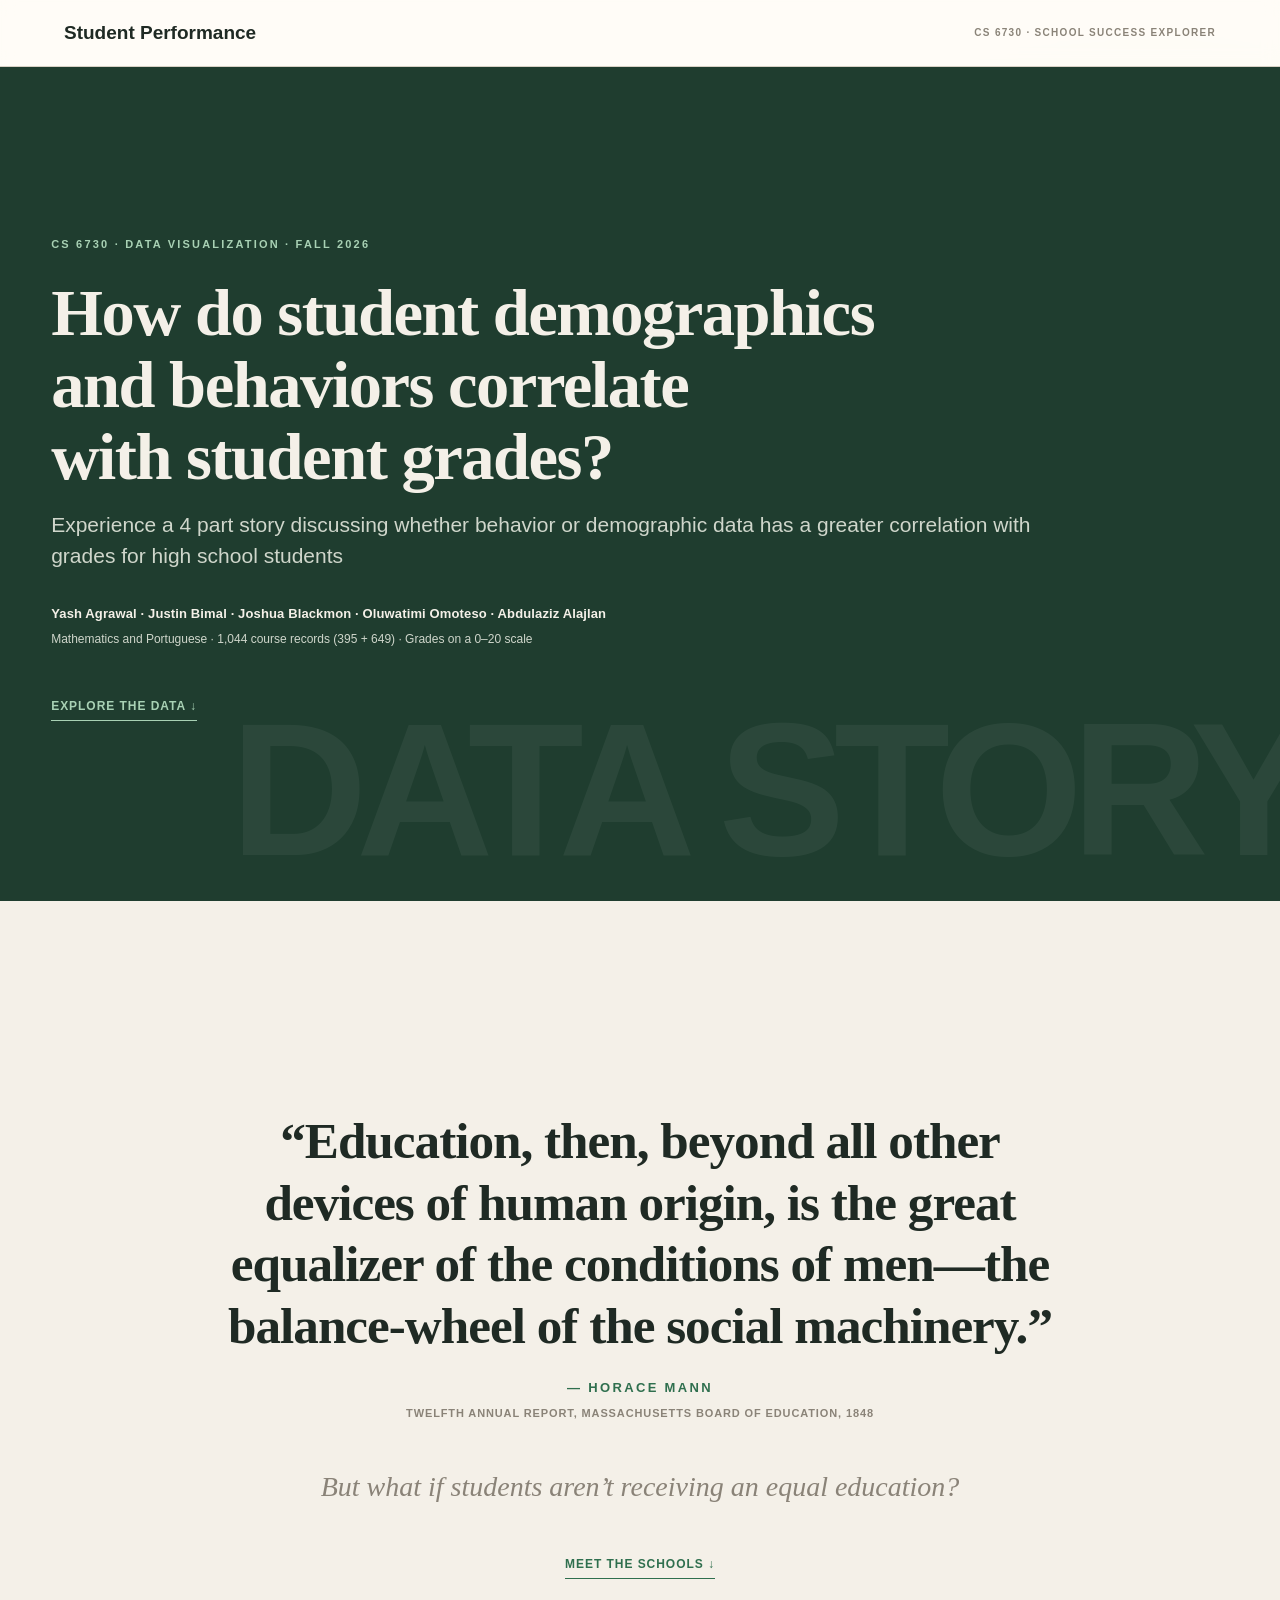
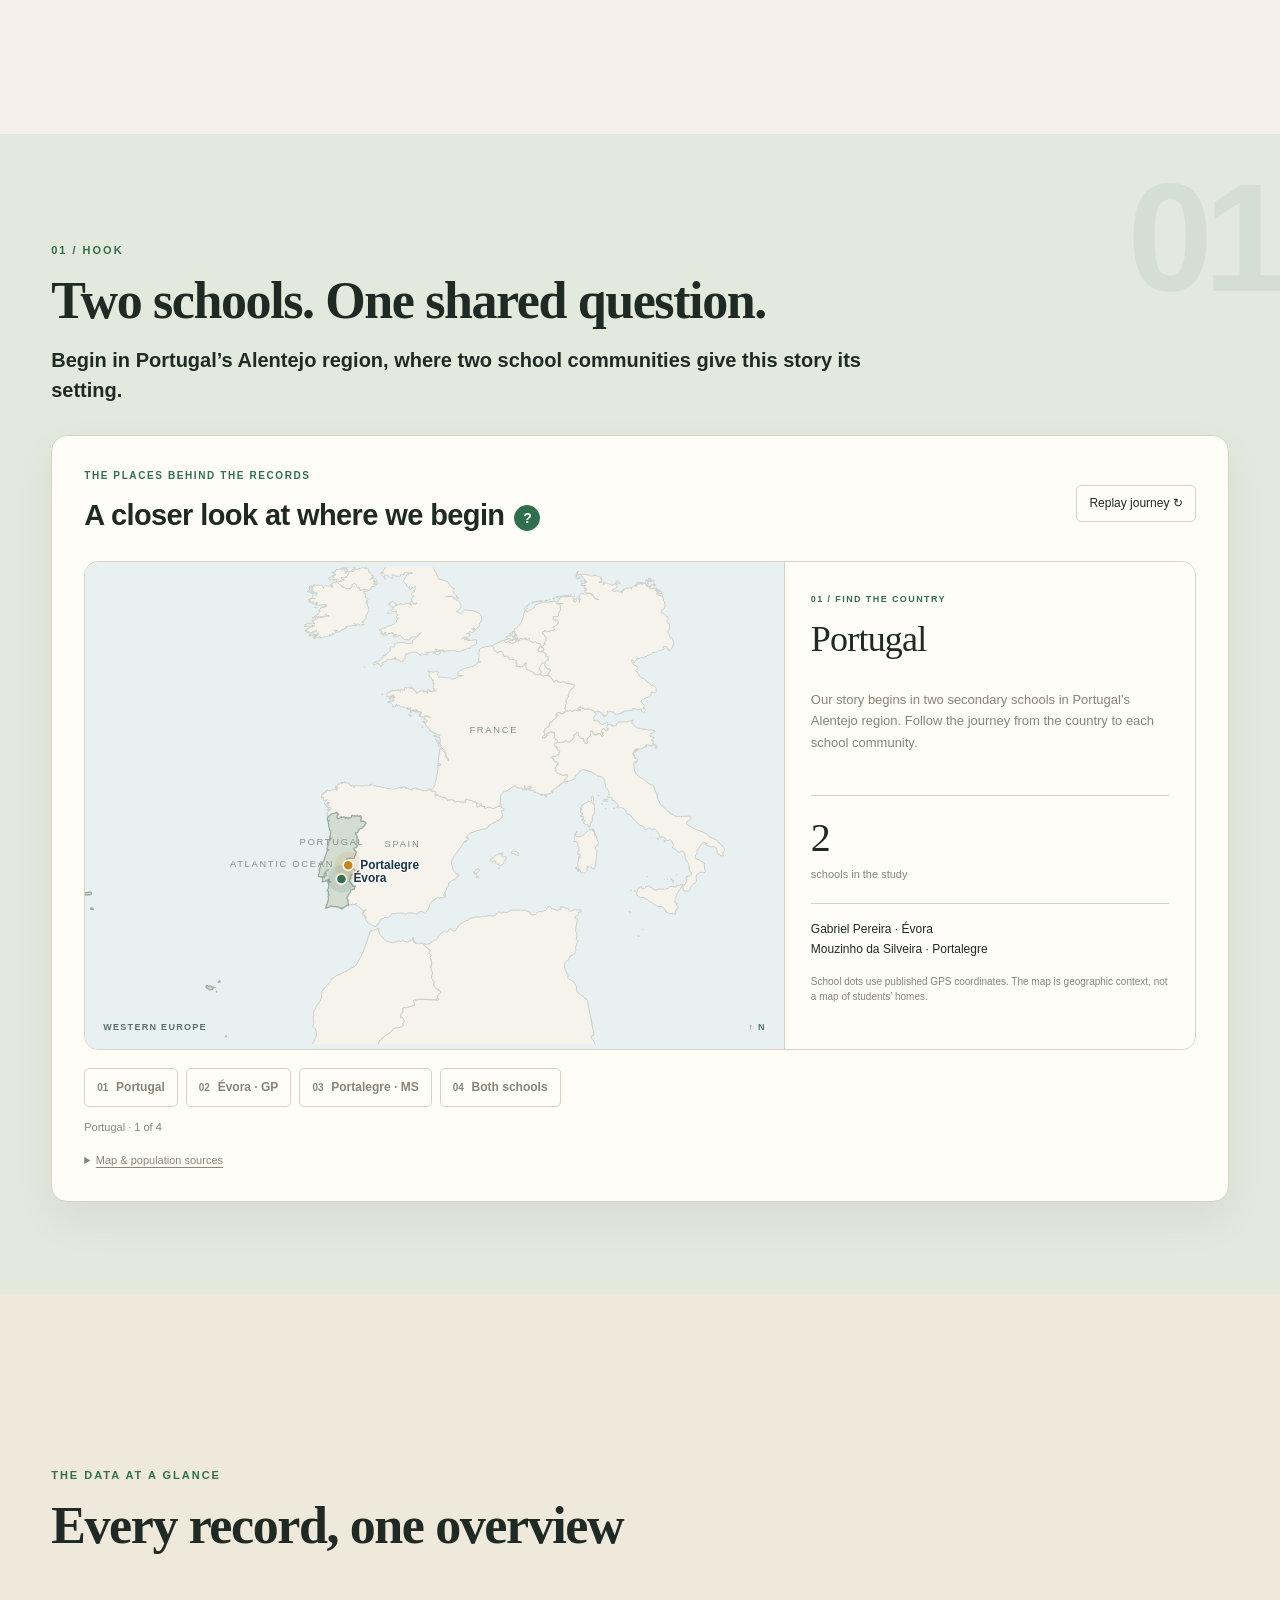
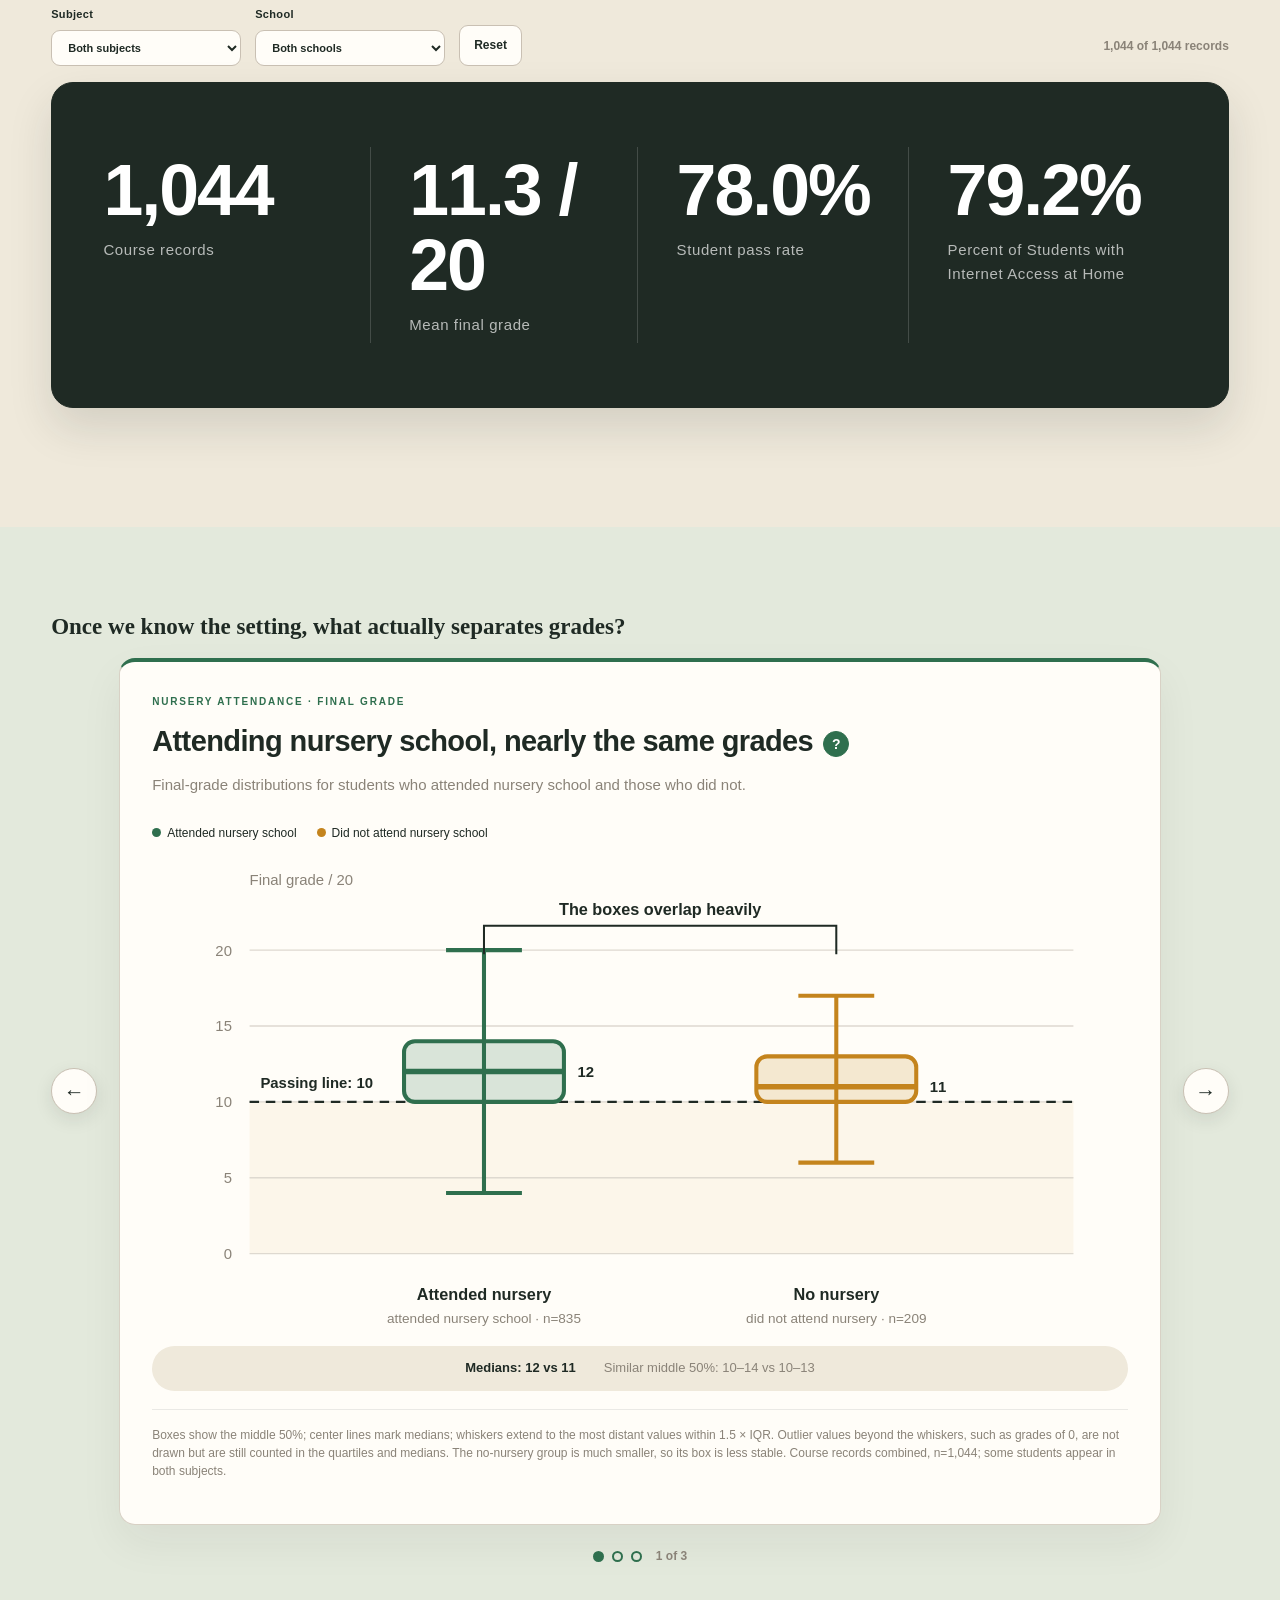
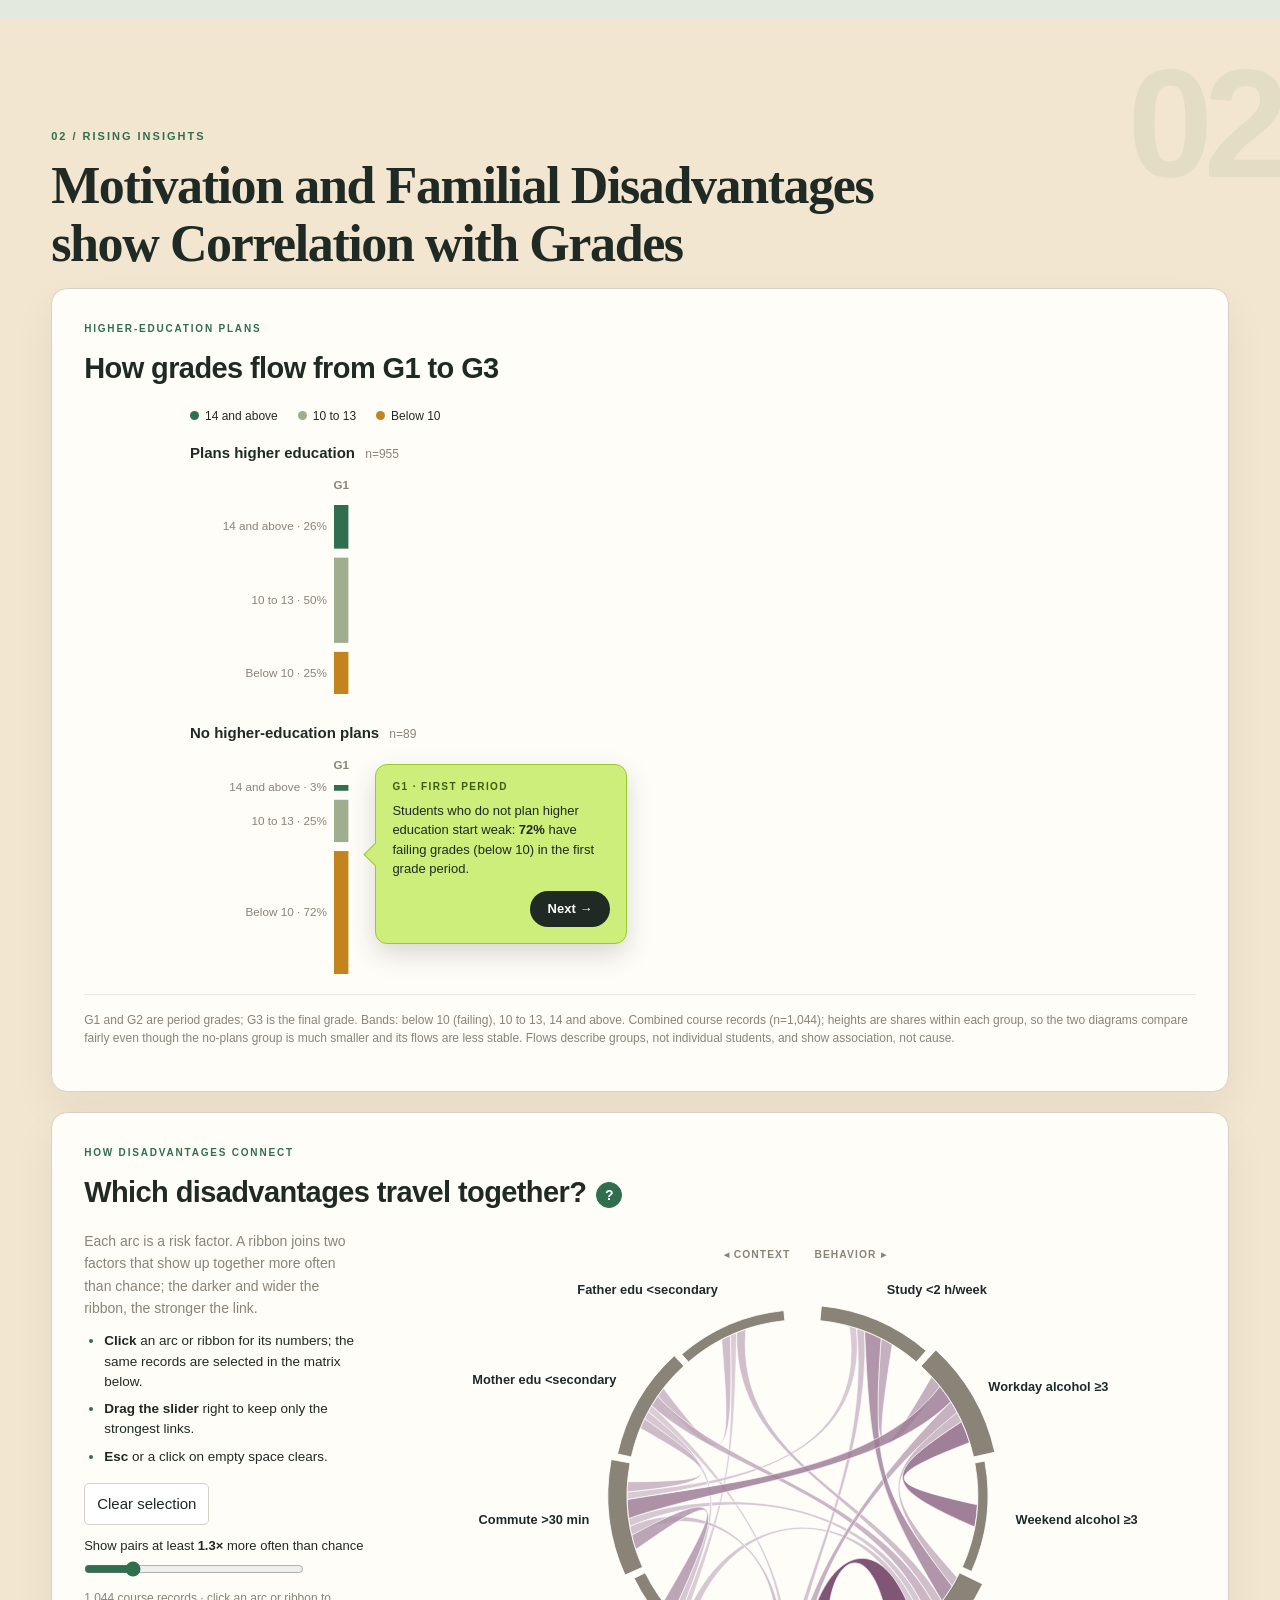
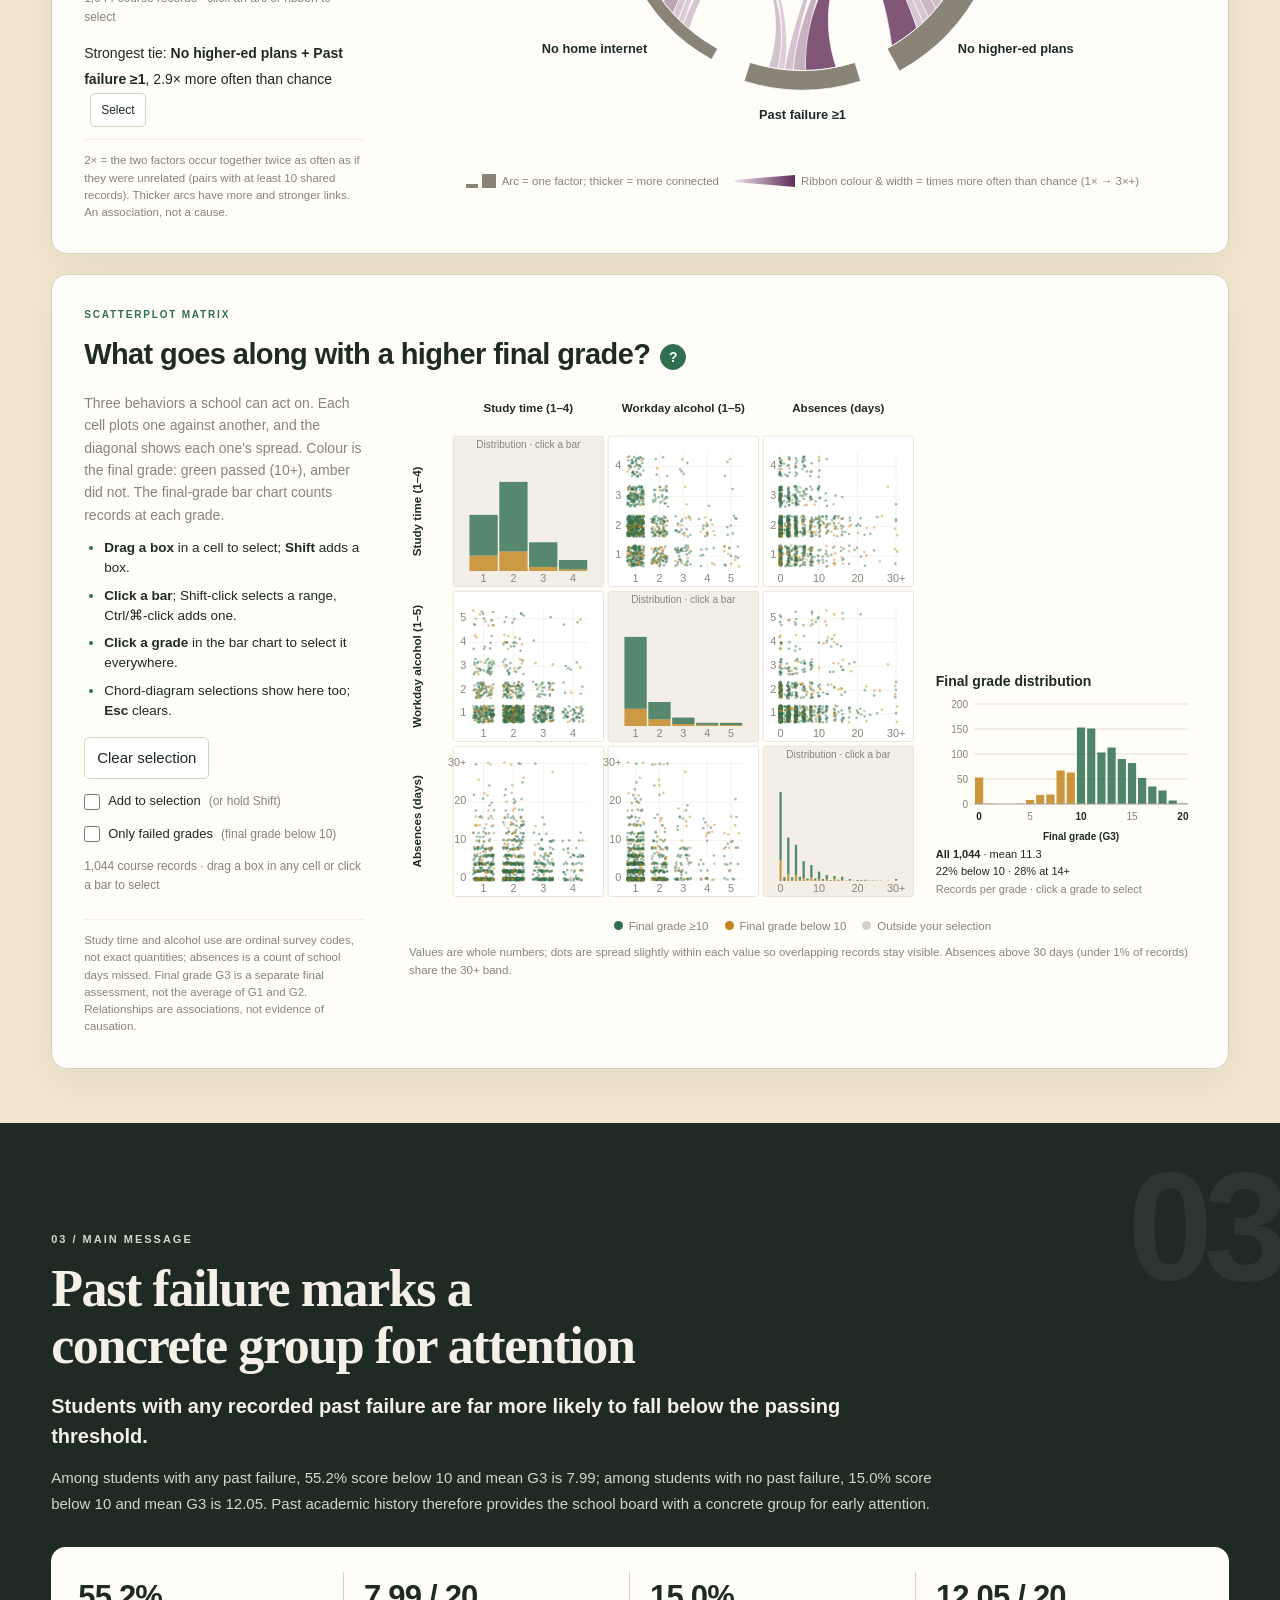
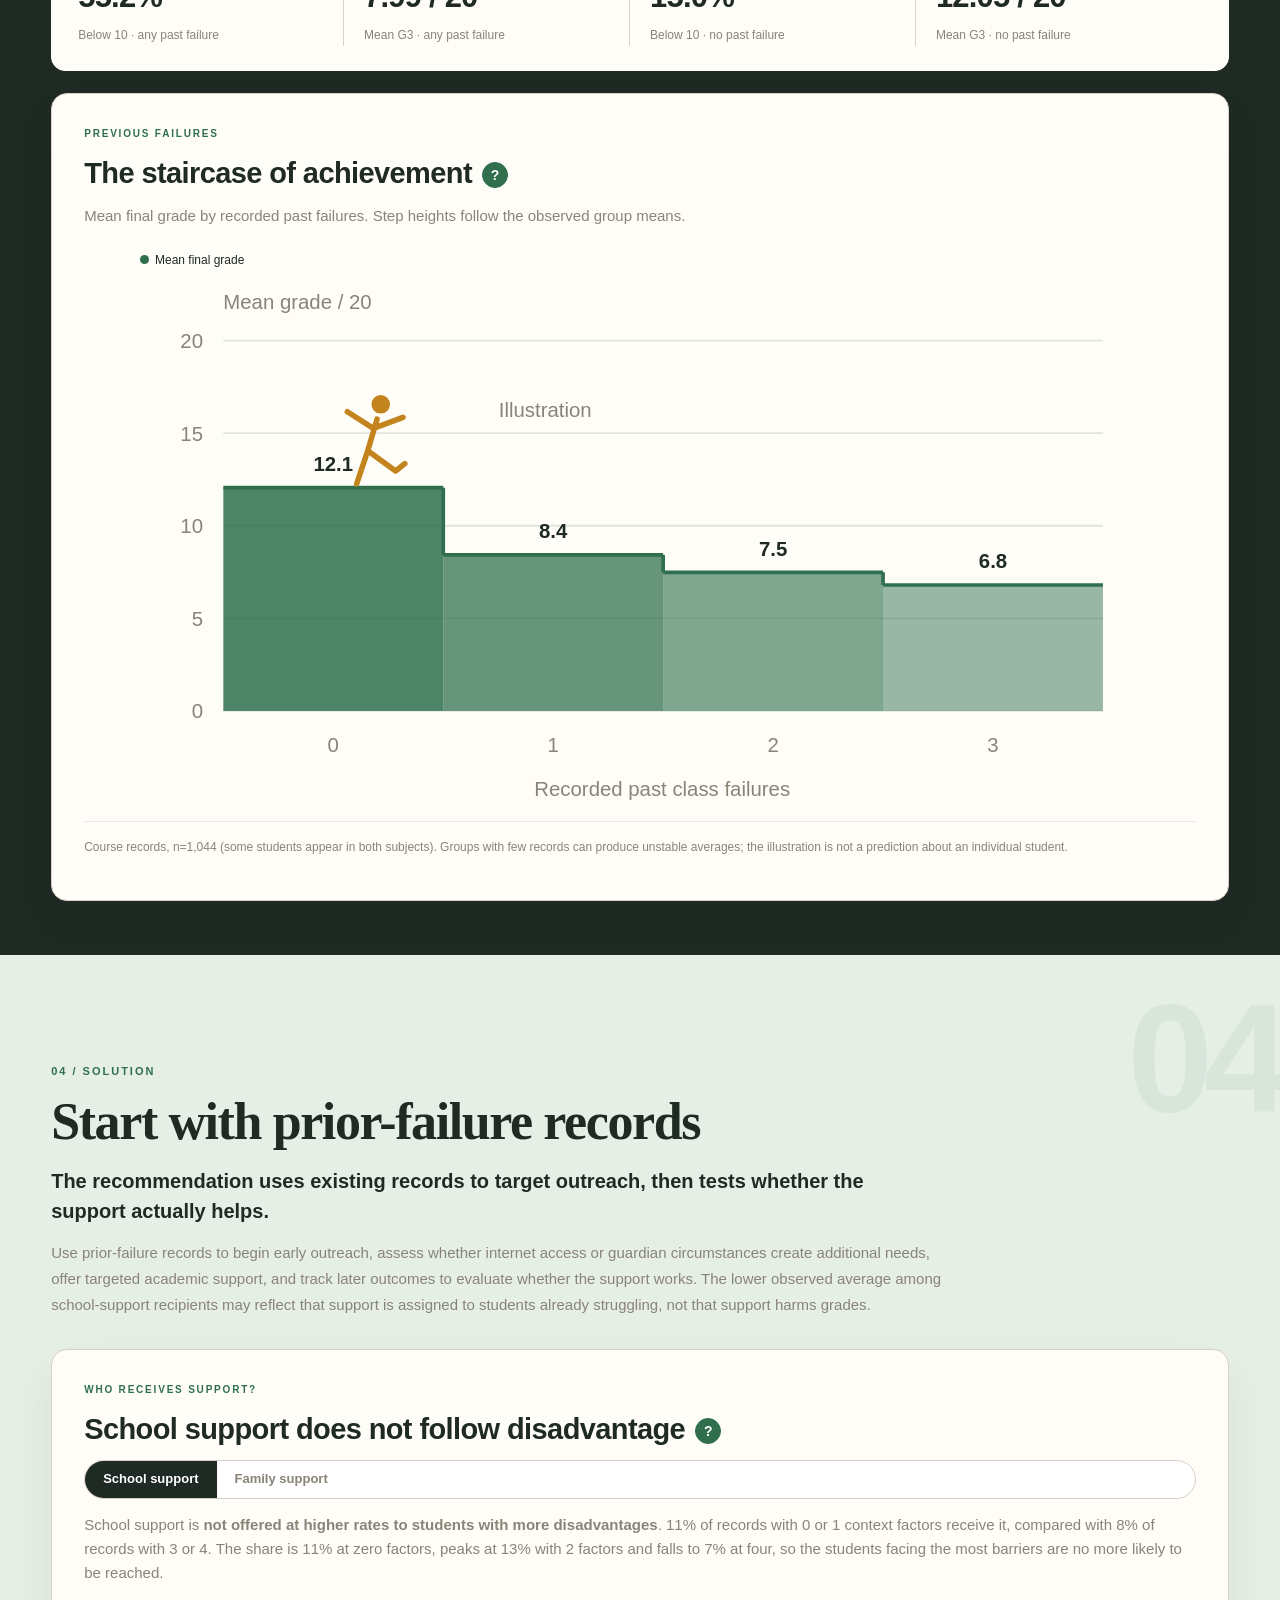
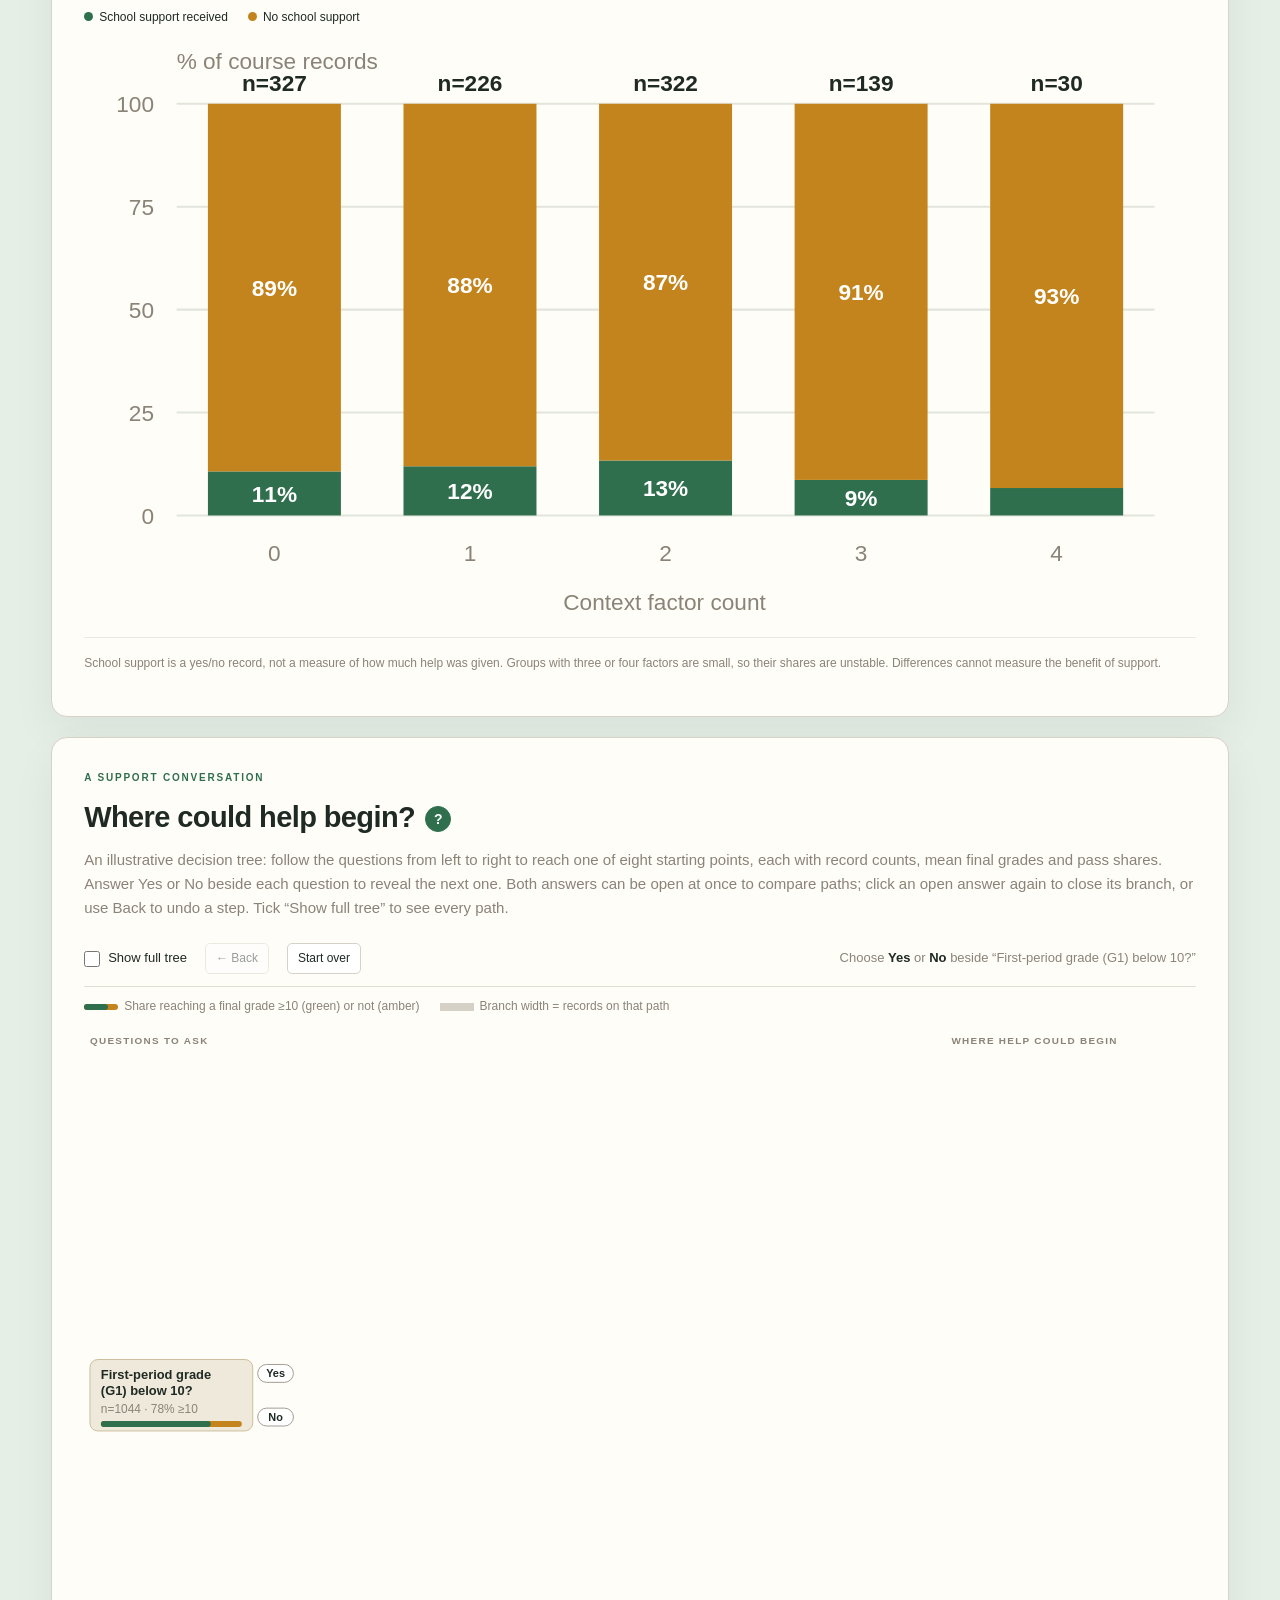
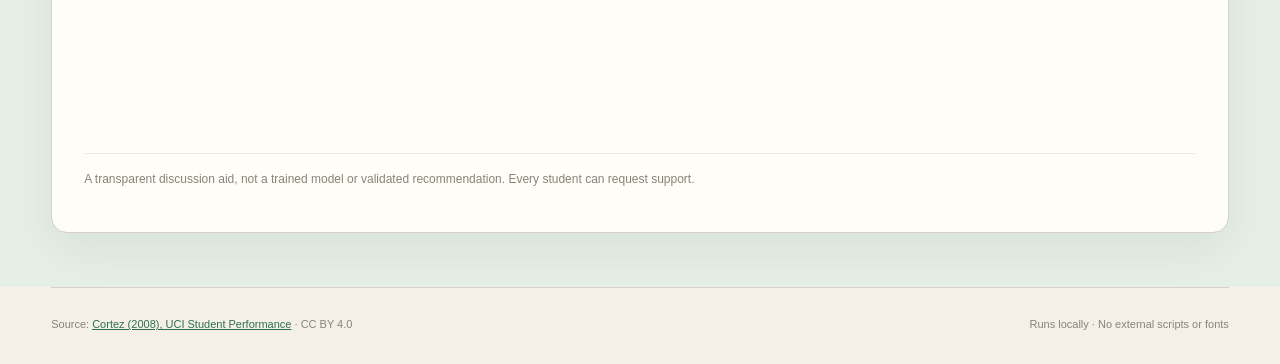
==== commit 780e690f: "make chord diagram and scatterplots larger and clarify chord wording" ====
--- a/web/index.html
+++ b/web/index.html
@@ -95,29 +95,28 @@
 <article class="card wide-card fig-card" id="network"><p class="eyebrow">HOW DISADVANTAGES CONNECT</p><h3>Which disadvantages travel together?</h3>
 <div class="fig-layout">
 <div class="fig-text">
-<p>Each arc around the circle is a risk factor: context factors on the left, behavior factors on the right and past failure at the bottom. A ribbon joins two factors that occur together more often than chance, and its colour and width show how much more often (the lift).</p>
+<p>Each arc is a risk factor. A ribbon joins two factors that show up together more often than chance; the darker and wider the ribbon, the stronger the link.</p>
 <ul class="fig-points">
-<li><strong>Click</strong> an arc or ribbon to see its record count and pass rate.</li>
-<li>The same records are <strong>selected in the matrix</strong> below.</li>
-<li><strong>Drag the lift slider</strong> to the right to keep only the strongest ties.</li>
-<li><strong>Esc</strong>, or a click on empty space, clears the selection.</li>
+<li><strong>Click</strong> an arc or ribbon for its numbers; the same records are selected in the matrix below.</li>
+<li><strong>Drag the slider</strong> right to keep only the strongest links.</li>
+<li><strong>Esc</strong> or a click on empty space clears.</li>
 </ul>
-<div class="scatter-controls"><button id="network-clear" type="button">Clear selection</button><label class="net-threshold">Minimum lift <output id="net-lift-value">1.3×</output><input type="range" id="net-lift" min="1" max="2.5" step="0.1" value="1.3"></label><span id="network-selection" aria-live="polite"></span></div>
+<div class="scatter-controls"><button id="network-clear" type="button">Clear selection</button><label class="net-threshold net-threshold-stack"><span>Show pairs at least <output id="net-lift-value">1.3×</output> more often than chance</span><input type="range" id="net-lift" min="1" max="2.5" step="0.1" value="1.3" aria-label="Minimum times more often than chance"></label><span id="network-selection" aria-live="polite"></span></div>
 <div id="net-callout"></div>
-<p class="note">Lift 2× = twice as often as chance (pairs with at least 10 shared records). Every factor gets an equal arc length; record counts and pass rates appear in a box when you click it. Arc thickness is the connection score: the sum of (lift − 1) over the ties shown. Ties between the same two groups are bundled together. An association, not a cause.</p>
+<p class="note">2× = the two factors occur together twice as often as if they were unrelated (pairs with at least 10 shared records). Thicker arcs have more and stronger links. An association, not a cause.</p>
 </div>
-<div class="fig-visual"><div class="net-layout"><div id="network-chart" class="chart network-chart"></div><aside id="net-detail" class="net-detail net-pop" hidden aria-live="polite" aria-label="Details of the clicked factor or ribbon"></aside></div><div class="legend net-legend"><span><strong>Click an arc or ribbon for details</strong></span><span><svg width="30" height="14" aria-hidden="true"><rect y="10" width="12" height="4" fill="#8a8378"/><rect x="16" y="0" width="14" height="14" fill="#8a8378"/></svg>Arc = one factor; thicker = more connected</span><span><svg width="60" height="12" aria-hidden="true"><defs><linearGradient id="lift-key"><stop offset="0" stop-color="rgb(233,224,230)"/><stop offset="1" stop-color="rgb(96,44,86)"/></linearGradient></defs><path d="M0 5 L60 0 V12 L0 7 Z" fill="url(#lift-key)"/></svg>Ribbon colour &amp; width = lift (1× → 3×+)</span></div></div>
+<div class="fig-visual"><div class="net-layout"><div id="network-chart" class="chart network-chart"></div><aside id="net-detail" class="net-detail net-pop" hidden aria-live="polite" aria-label="Details of the clicked factor or ribbon"></aside></div><div class="legend net-legend"><span><svg width="30" height="14" aria-hidden="true"><rect y="10" width="12" height="4" fill="#8a8378"/><rect x="16" y="0" width="14" height="14" fill="#8a8378"/></svg>Arc = one factor; thicker = more connected</span><span><svg width="60" height="12" aria-hidden="true"><defs><linearGradient id="lift-key"><stop offset="0" stop-color="rgb(233,224,230)"/><stop offset="1" stop-color="rgb(96,44,86)"/></linearGradient></defs><path d="M0 5 L60 0 V12 L0 7 Z" fill="url(#lift-key)"/></svg>Ribbon colour &amp; width = times more often than chance (1× → 3×+)</span></div></div>
 </div>
 </article>
 <article class="card wide-card scatter-card fig-card" id="v7"><p class="eyebrow">SCATTERPLOT MATRIX</p><h3>What goes along with a higher final grade?</h3>
 <div class="fig-layout">
 <div class="fig-text">
-<p>Three behaviors a school can act on: weekly study time, workday alcohol use and absences. Each cell compares the column variable (horizontal axis) with the row variable (vertical axis); the diagonal shows each variable's distribution. Every dot and bar is coloured by final grade, so look for where green gives way to amber. The bar chart under the matrix counts records at each final grade.</p>
+<p>Three behaviors a school can act on. Each cell plots one against another, and the diagonal shows each one's spread. Colour is the final grade: green passed (10+), amber did not. The final-grade bar chart counts records at each grade.</p>
 <ul class="fig-points">
-<li><strong>Drag a box</strong> in any cell to select records; hold <strong>Shift</strong> to add another box.</li>
-<li><strong>Click a bar</strong> in a histogram; Shift-click selects a range and Ctrl/⌘-click adds one.</li>
-<li><strong>Click a grade</strong> in the bar chart to select its records in every view.</li>
-<li>Selections from the <strong>chord diagram</strong> appear here too; <strong>Esc</strong> clears.</li>
+<li><strong>Drag a box</strong> in a cell to select; <strong>Shift</strong> adds a box.</li>
+<li><strong>Click a bar</strong>; Shift-click selects a range, Ctrl/⌘-click adds one.</li>
+<li><strong>Click a grade</strong> in the bar chart to select it everywhere.</li>
+<li>Chord-diagram selections show here too; <strong>Esc</strong> clears.</li>
 </ul>
 <div class="scatter-controls"><button id="matrix-clear" type="button">Clear selection</button><label class="add-toggle"><input type="checkbox" id="matrix-add">Add to selection <span>(or hold Shift)</span></label><label class="add-toggle"><input type="checkbox" id="matrix-failed">Only failed grades <span>(final grade below 10)</span></label><span id="matrix-selection" aria-live="polite"></span></div>
 <p class="note">Study time and alcohol use are ordinal survey codes, not exact quantities; absences is a count of school days missed. Final grade G3 is a separate final assessment, not the average of G1 and G2. Relationships are associations, not evidence of causation.</p>
--- a/web/story.css
+++ b/web/story.css
@@ -307,6 +307,9 @@
 .fig-text .scatter-controls{flex-direction:column;align-items:flex-start;gap:12px;border:0;padding:0 0 12px;margin:0}
 .fig-text #network-selection,.fig-text #matrix-selection{margin-left:0;padding-bottom:0}
 .fig-text .net-threshold,.fig-text .scatter-controls .add-toggle{padding-bottom:0}
+.fig-text .scatter-controls .add-toggle{flex-wrap:wrap;column-gap:8px;row-gap:0}
+.fig-text .net-threshold-stack{flex-direction:column;align-items:flex-start!important;gap:6px;line-height:1.4}
+.fig-text .net-threshold-stack input{width:100%;max-width:220px;margin:0}
 .fig-text #net-callout{font-size:13px;line-height:1.7;margin:0 0 8px}
 .fig-text .note{margin:12px 0 0;padding-top:12px;border-top:1px solid #f3efe7;font-size:11.5px;line-height:1.5;color:var(--muted)}
 .fig-visual{display:flex;flex-direction:column;align-items:center}
@@ -315,13 +318,23 @@
 .fig-visual .legend{justify-content:center;font-size:11.5px;gap:8px 16px}
 @media(max-width:900px){.fig-layout{grid-template-columns:1fr}}
 @media(min-width:901px){
-  /* a third smaller than before: chord by height, matrix and grade chart by height */
-  .story .net-layout .network-chart svg{max-height:max(300px,calc((100svh - 130px) * .67))}
+  /* Sized to the screen height so each figure fits one viewport while staying large enough to click and drag in. */
+  .story .net-layout .network-chart svg{max-height:max(420px,calc(100svh - 150px))}
   .story .network-chart svg text{font-size:15px}
   .story .network-chart svg .net-group{font-size:12px}
-  .story .scatter-matrix{width:min(100%,max(330px,calc((100svh - 400px) * .67)))}
-  .story .grade-dist-panel{width:min(100%,max(330px,calc((100svh - 400px) * .67)))}
-  .story .scatter-matrix text{font-size:17px}
+  .story .scatter-matrix{width:min(100%,max(420px,calc(100svh - 260px)),640px)}
+  .story .grade-dist-panel{width:min(100%,max(420px,calc(100svh - 260px)),640px)}
+  /* The chord's text column is short, so it can be narrower and leave the circle more room. */
+  #network .fig-layout,#v7 .fig-layout{grid-template-columns:minmax(220px,280px) minmax(0,1fr)}
+  .story .scatter-matrix text{font-size:14px}
   .story .scatter-matrix .matrix-label{font-size:15px}
   .story .scatter-matrix .distribution-label{font-size:13px}
 }
+
+/* Wide screens: the grade chart sits beside the matrix instead of under it, so the larger matrix and
+   its linked grade chart still fit one screen. Narrower screens keep the chart under the matrix. */
+@media(min-width:1200px){
+  .story #v7 .matrix-layout{display:grid;grid-template-columns:minmax(0,min(max(420px,calc(100svh - 260px)),640px)) minmax(260px,1fr);gap:20px;align-items:end}
+  .story #v7 .scatter-matrix{width:100%}
+  .story #v7 .grade-dist-panel{width:auto;margin:0;padding-top:0;border-top:0}
+}
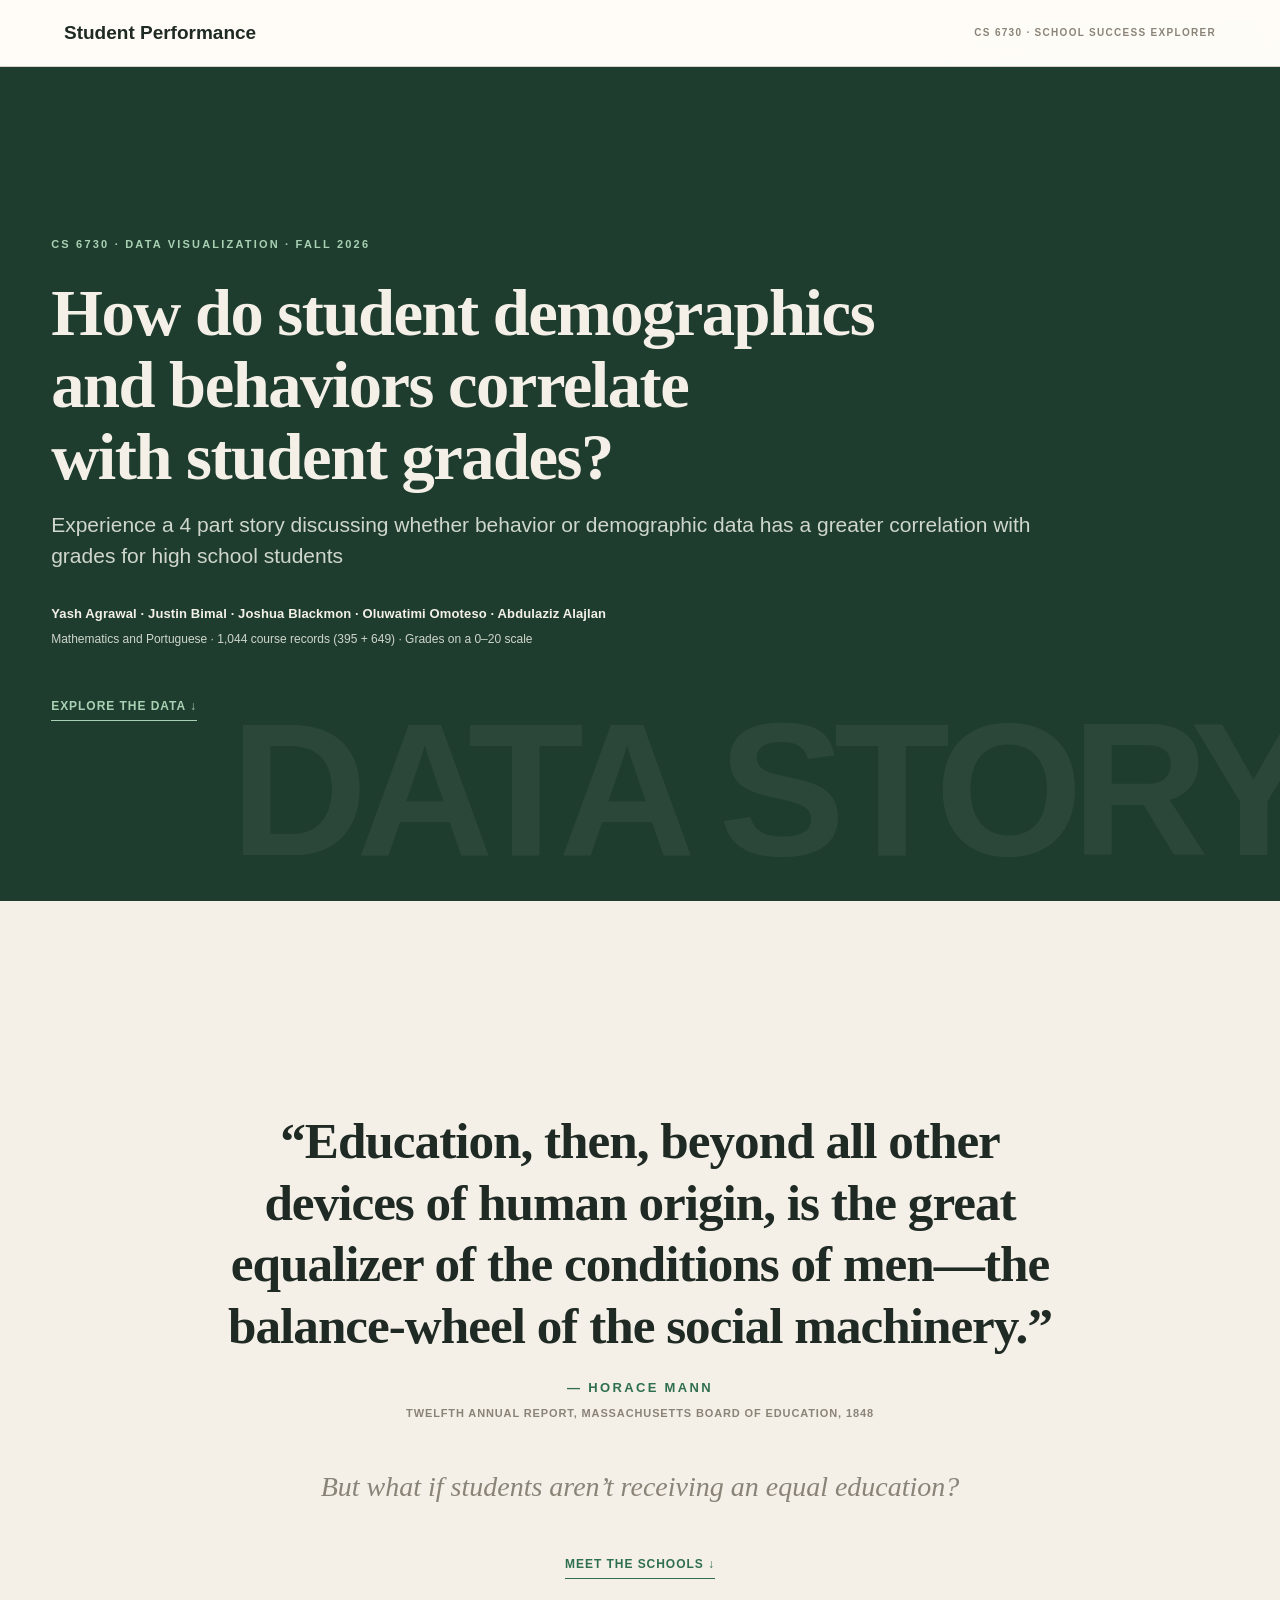
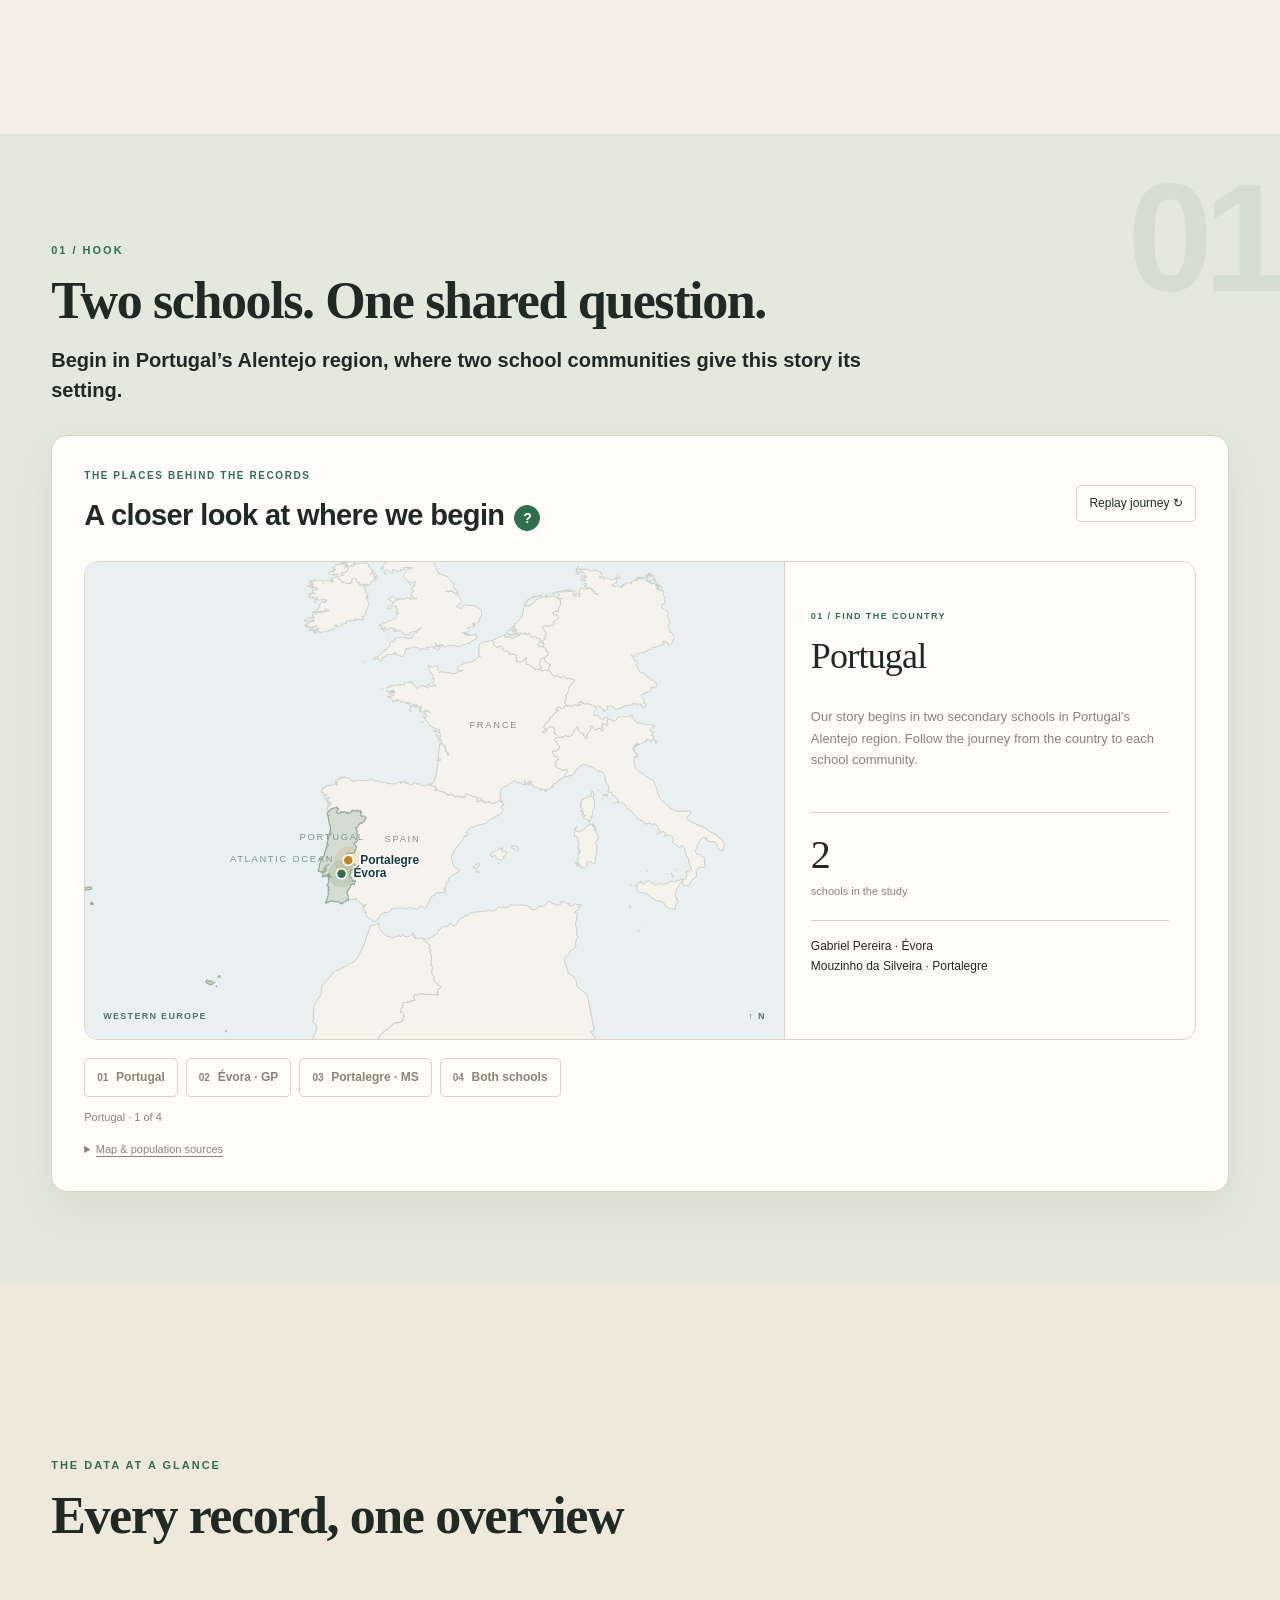
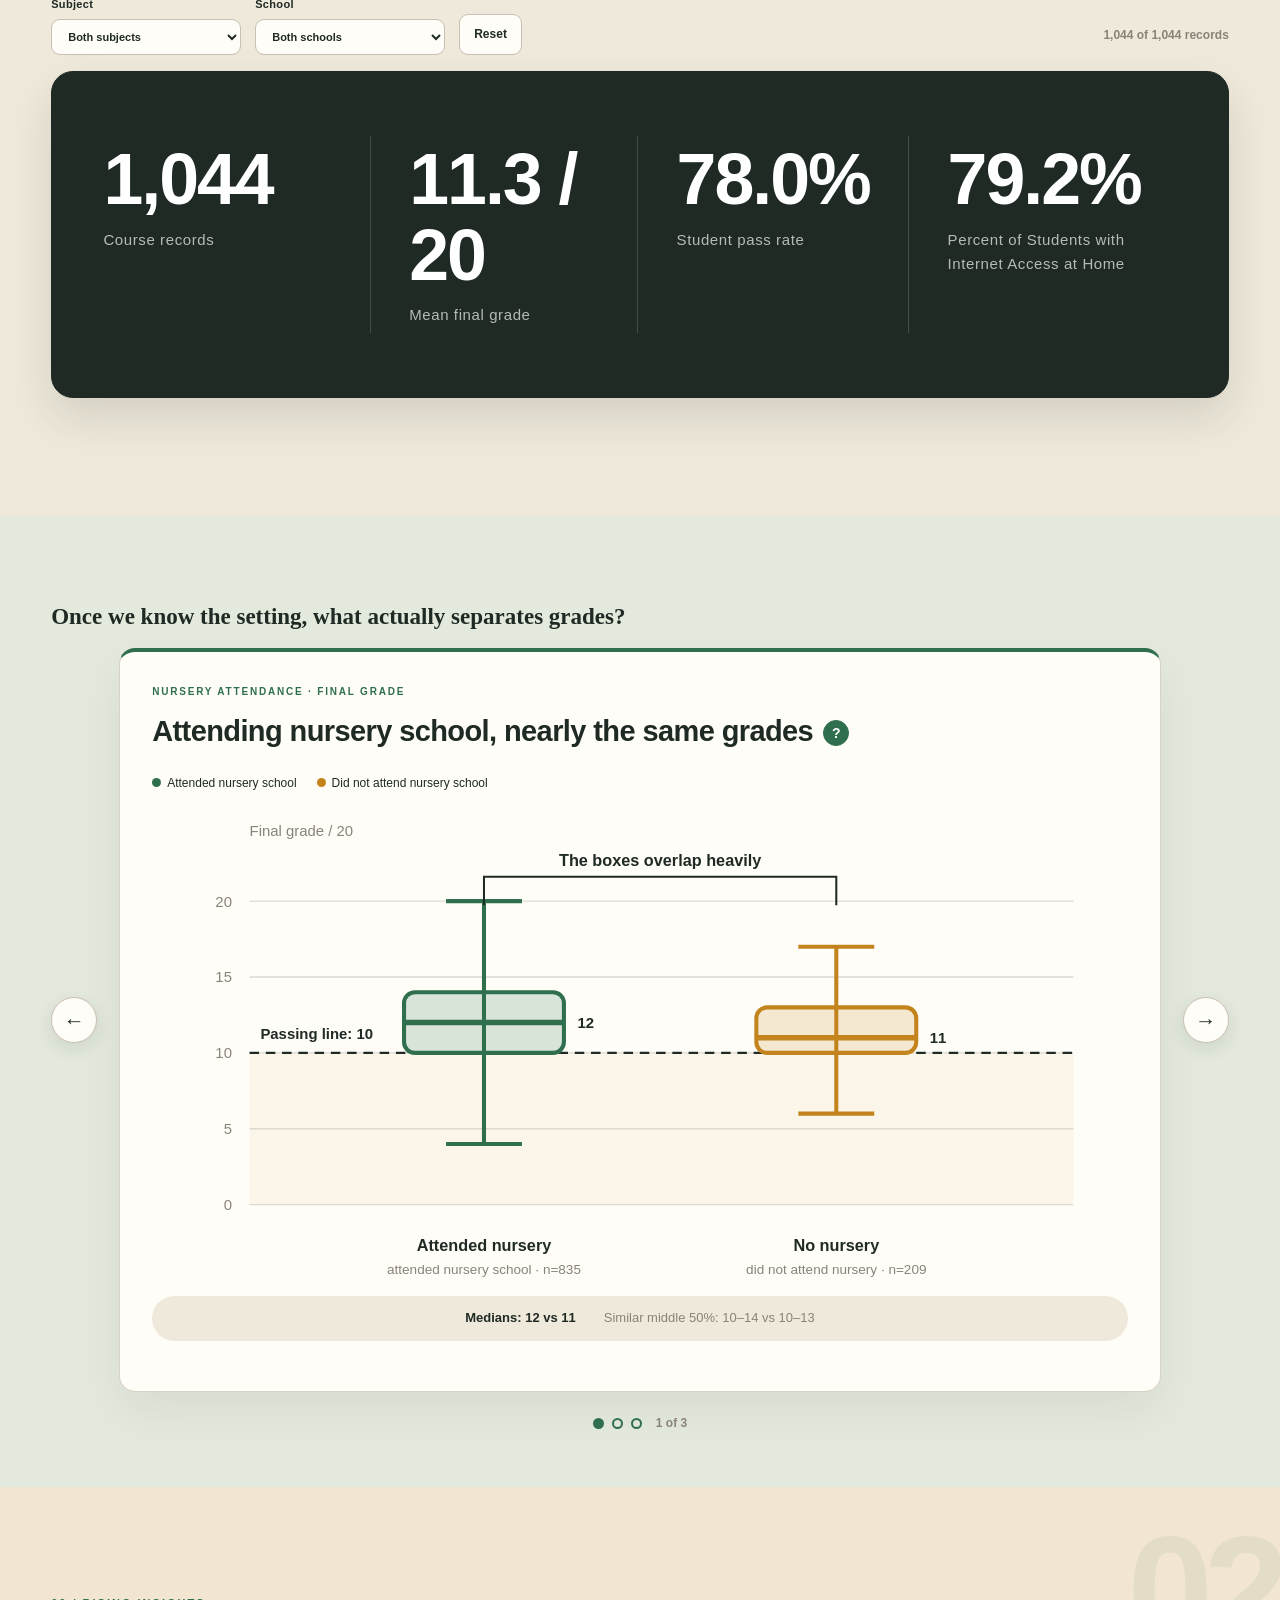
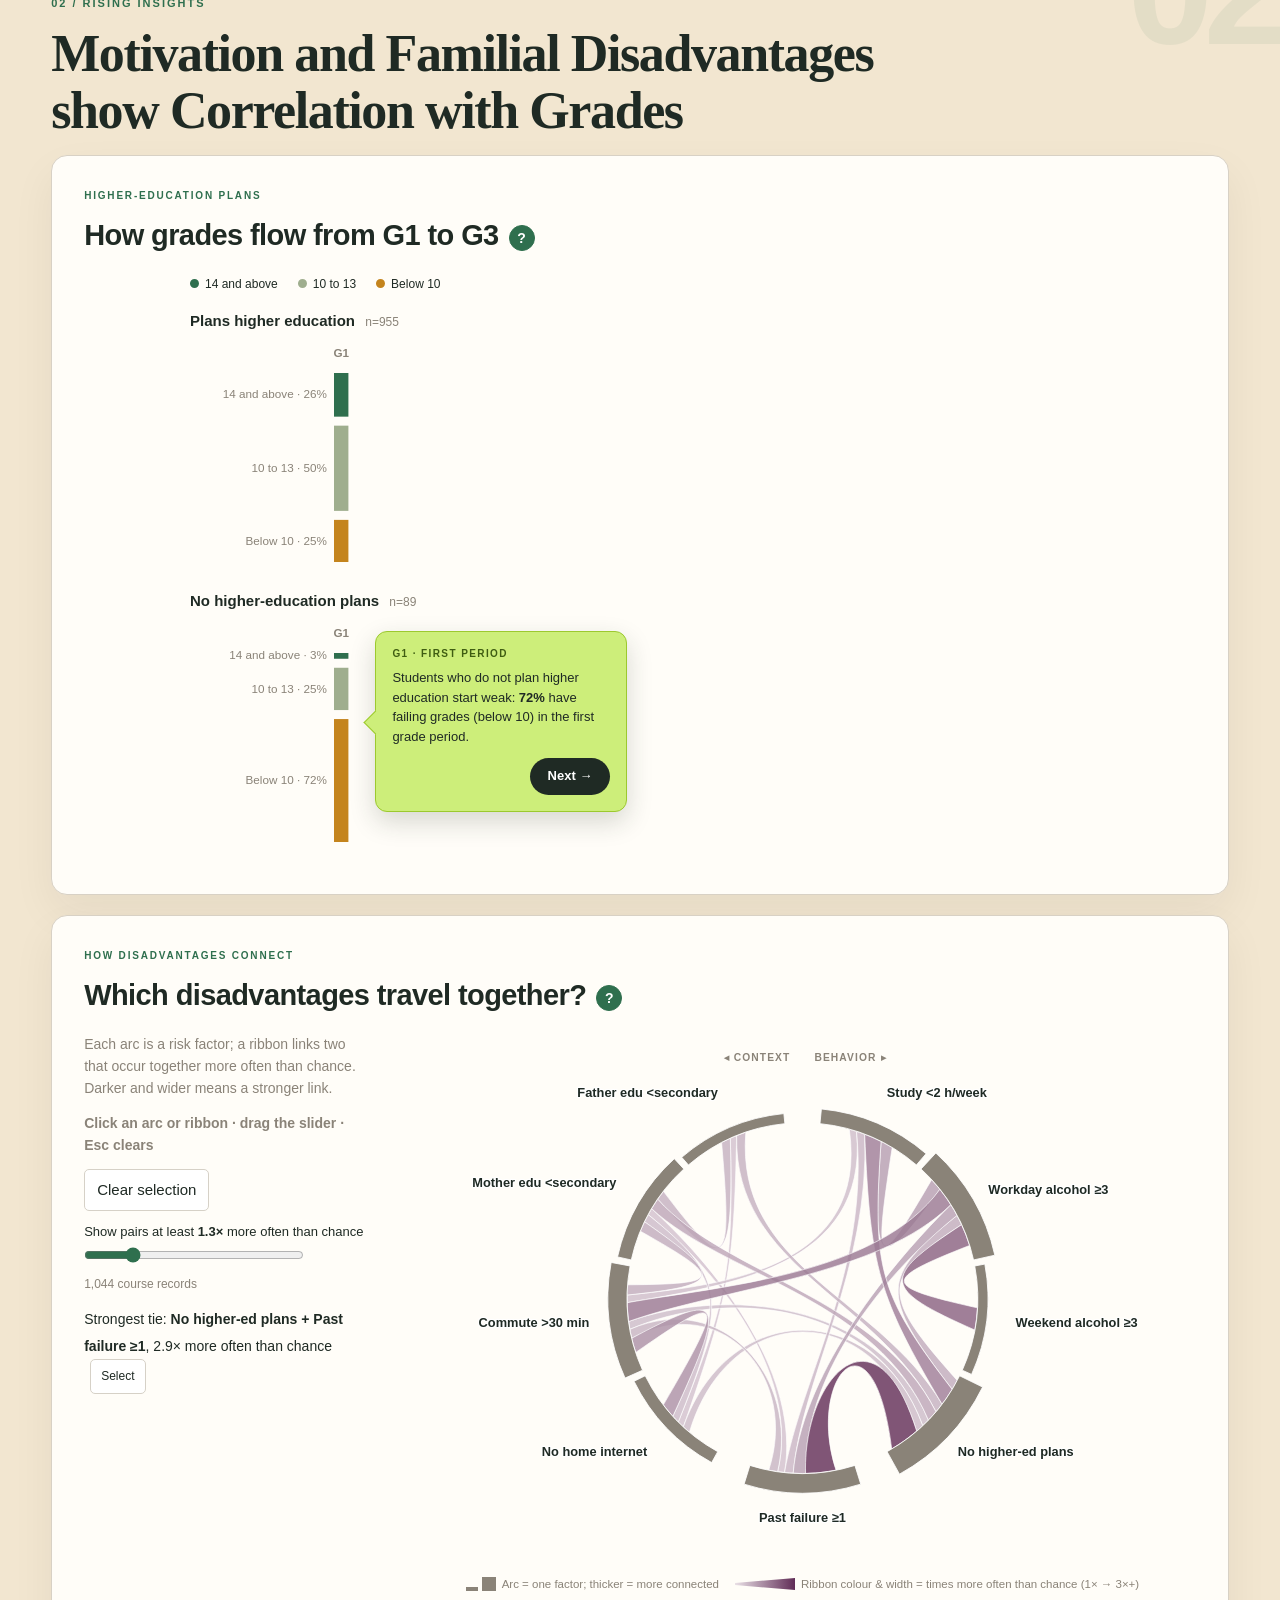
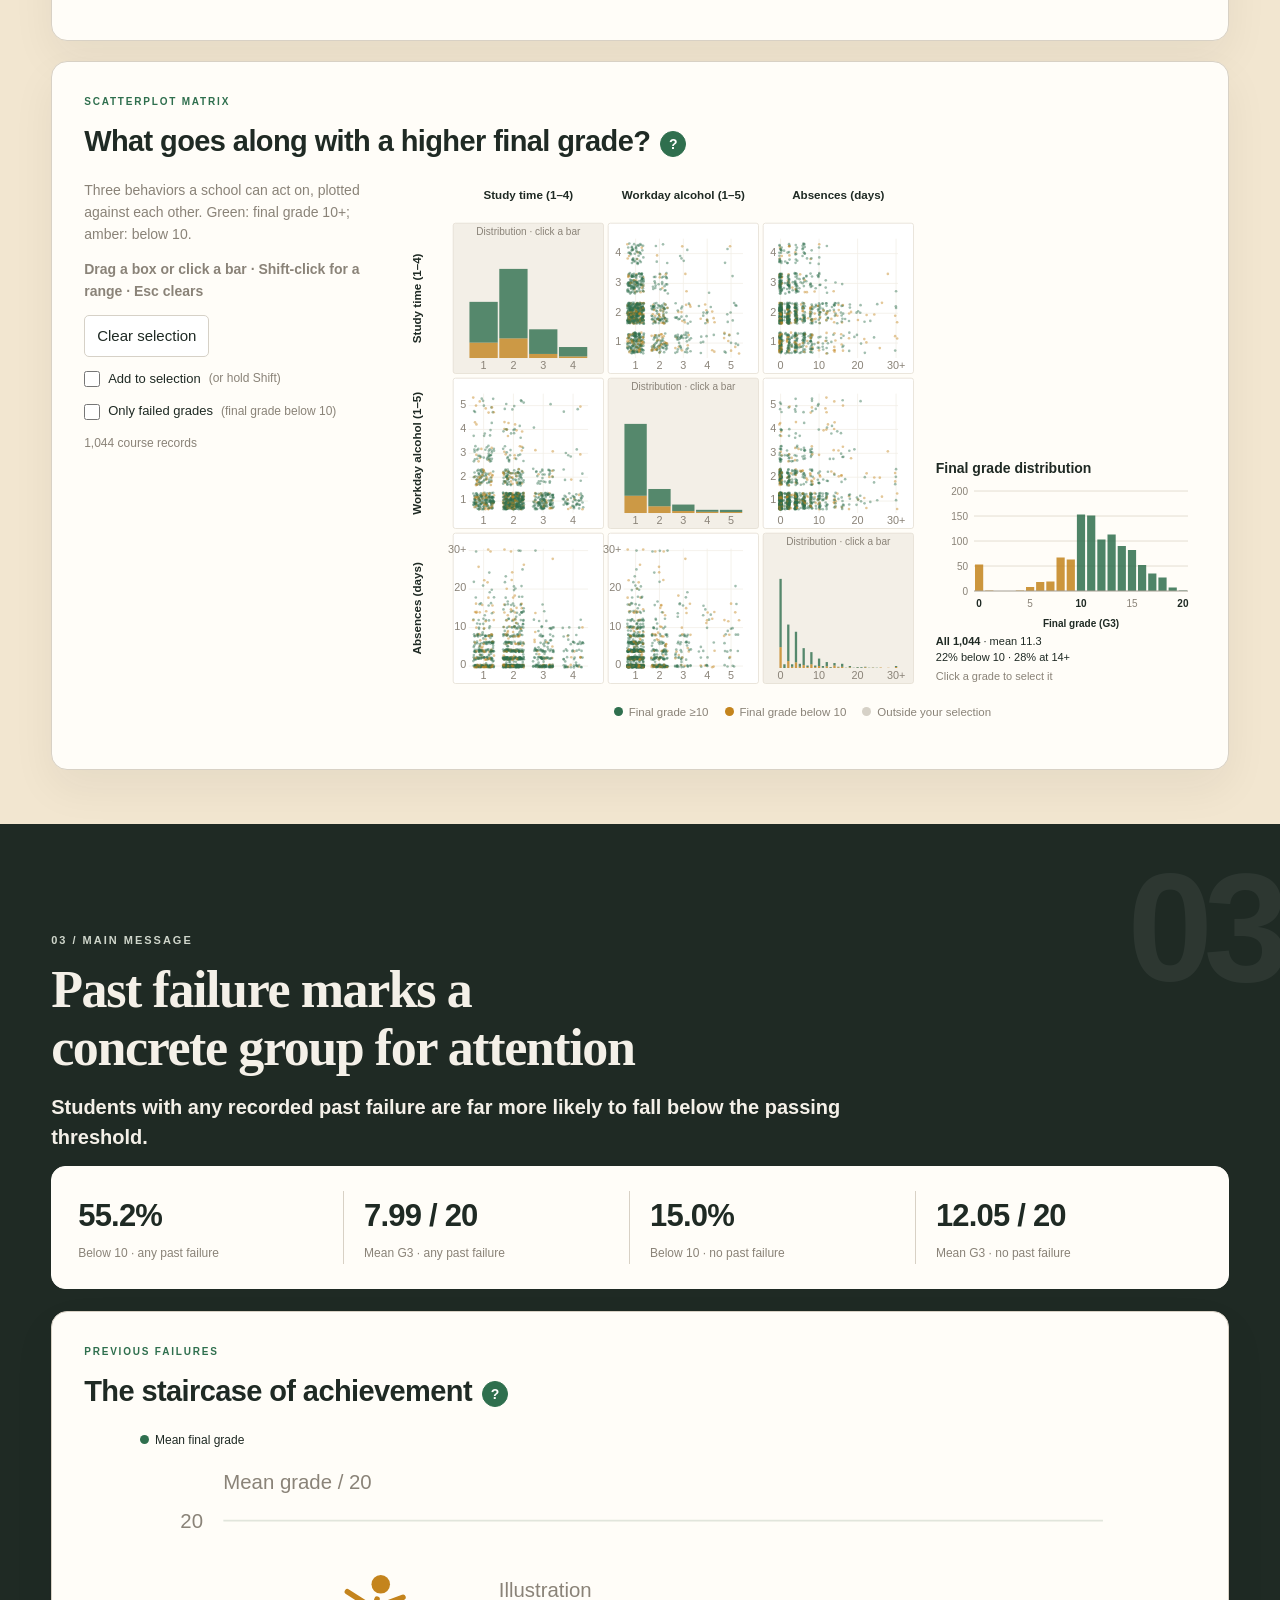
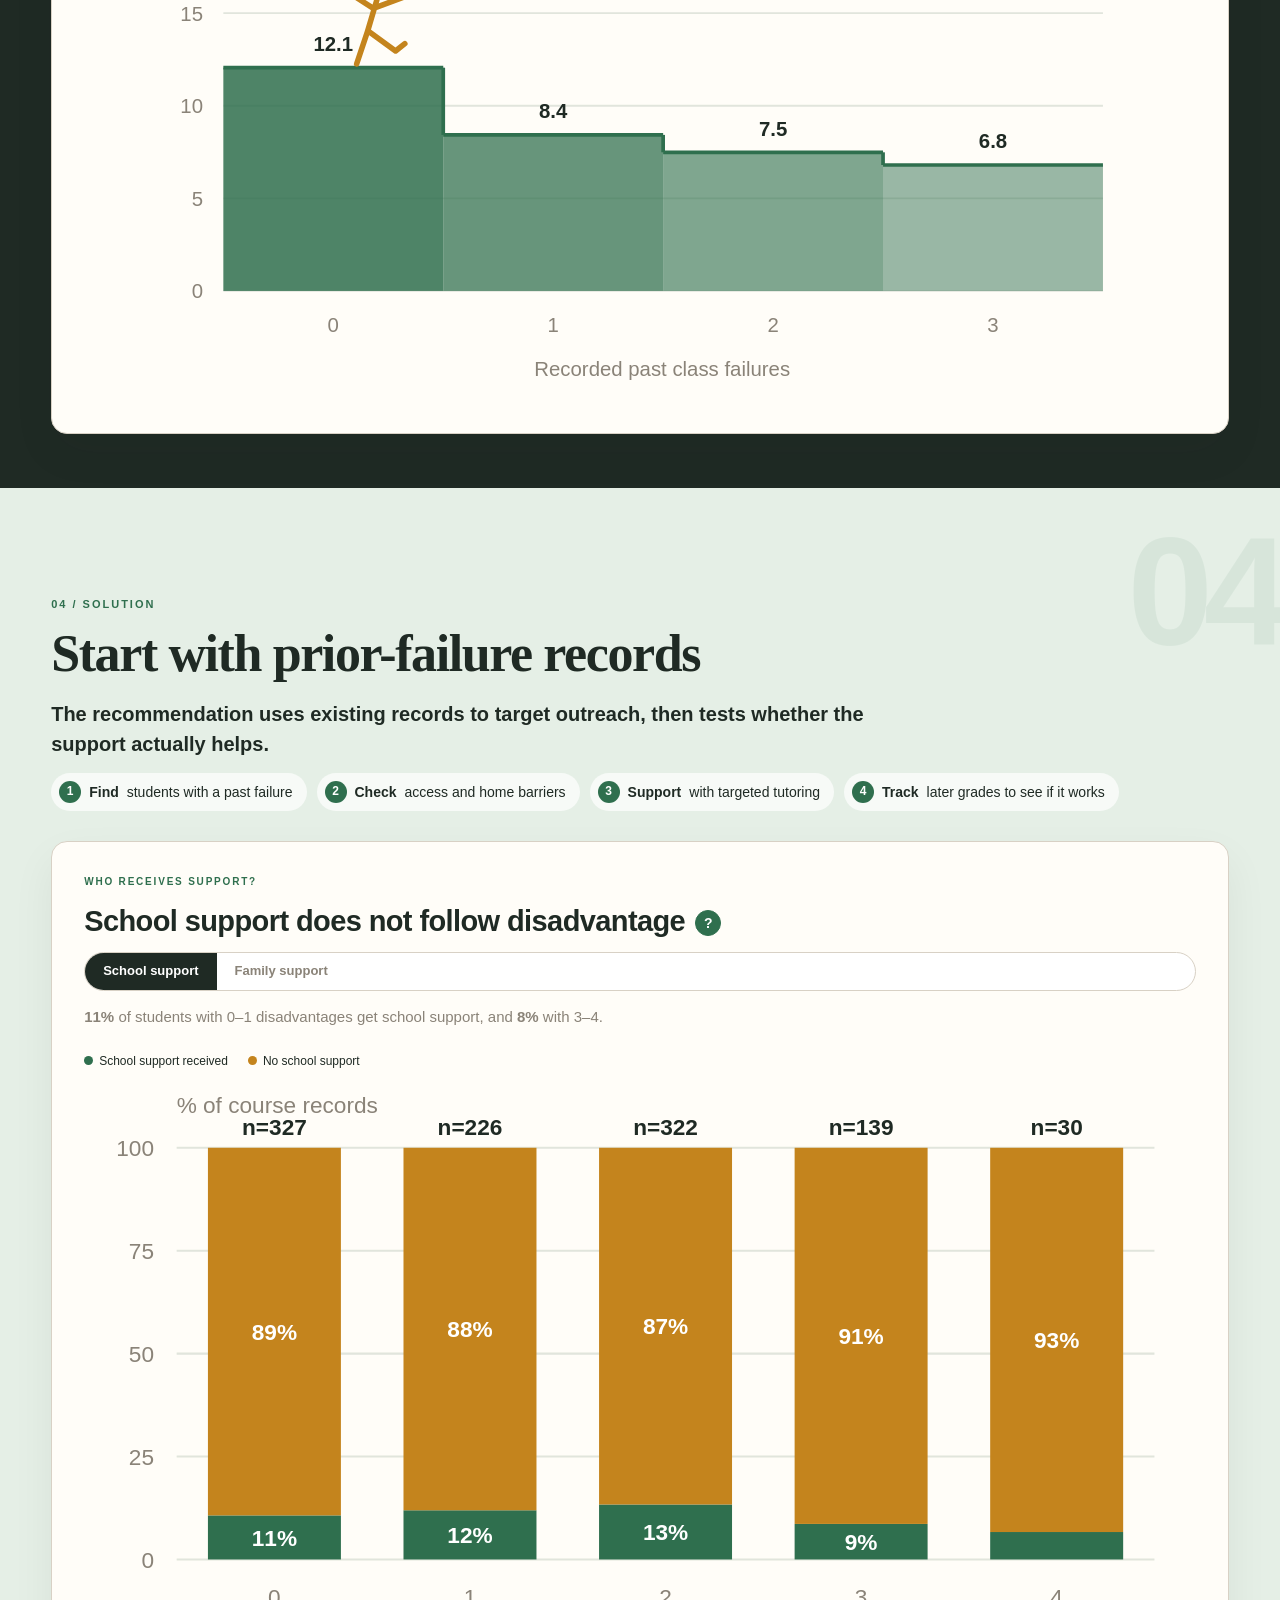
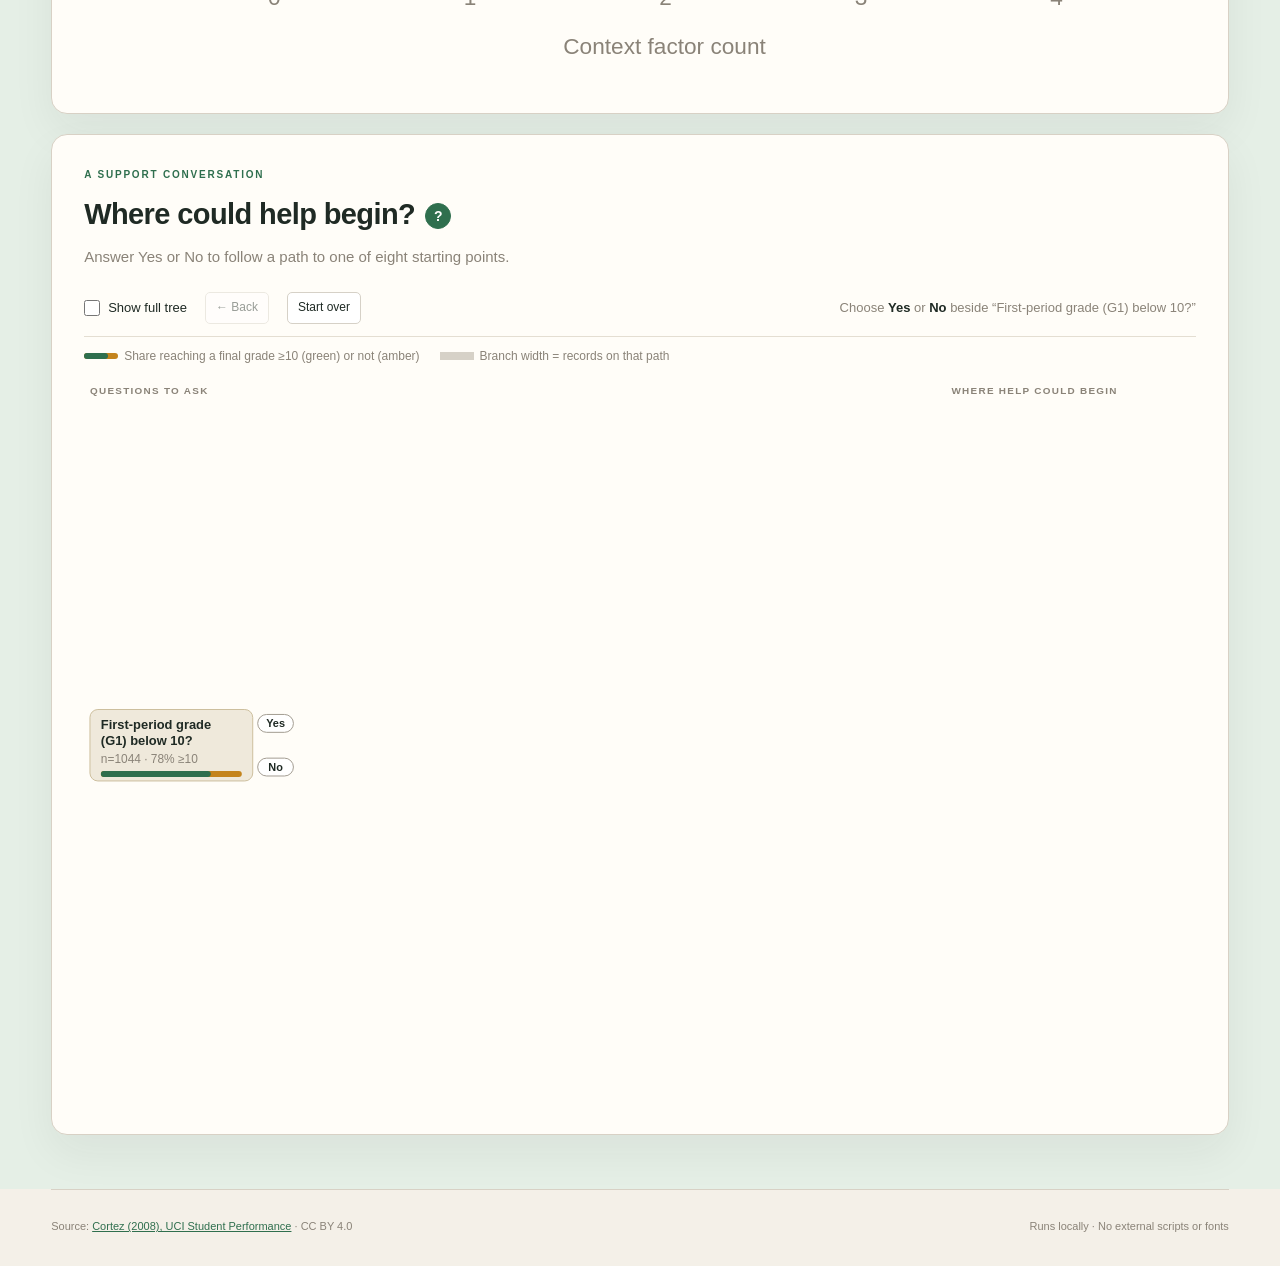
==== commit dc923adb: "move chart notes into pop-ups and cut excess text between and in visualizations" ====
--- a/web/index.html
+++ b/web/index.html
@@ -29,7 +29,7 @@
 <article class="card geo-card" id="school-geography">
 <div class="geo-heading"><div><p class="eyebrow">THE PLACES BEHIND THE RECORDS</p><h3>A closer look at where we begin</h3></div><button type="button" id="geo-replay">Replay journey ↻</button></div>
 <div class="geo-layout"><div class="geo-map-wrap"><svg id="school-map" viewBox="0 0 820 560" role="img" aria-label="Animated map locating Gabriel Pereira school in Évora and Mouzinho da Silveira school in Portalegre, Portugal"></svg><div class="geo-map-meta"><span id="geo-map-caption">WESTERN EUROPE</span><span>↑ N</span></div></div>
-<aside class="geo-context"><p class="eyebrow" id="geo-step">01 / FIND THE COUNTRY</p><h4 id="geo-title">Portugal</h4><p id="geo-description">Two secondary schools, in two cities in the Alentejo region. Zoom in to meet the communities behind the data.</p><div class="geo-pop" id="geo-pop"><strong>2</strong><span>schools in the study</span></div><p class="geo-school" id="geo-school">Gabriel Pereira · GP<br>Mouzinho da Silveira · MS</p><p class="geo-footnote" id="geo-footnote">School dots use published GPS coordinates. The map is geographic context, not a map of students’ homes.</p></aside></div>
+<aside class="geo-context"><p class="eyebrow" id="geo-step">01 / FIND THE COUNTRY</p><h4 id="geo-title">Portugal</h4><p id="geo-description">Two secondary schools, in two cities in the Alentejo region. Zoom in to meet the communities behind the data.</p><div class="geo-pop" id="geo-pop"><strong>2</strong><span>schools in the study</span></div><p class="geo-school" id="geo-school">Gabriel Pereira · GP<br>Mouzinho da Silveira · MS</p><p class="note geo-footnote" id="geo-footnote">School dots use published GPS coordinates. The map is geographic context, not a map of students’ homes.</p></aside></div>
 <div class="geo-controls" role="group" aria-label="Choose a map view"><button type="button" data-geo="1" aria-pressed="false">01 <span>Portugal</span></button><button type="button" data-geo="2" aria-pressed="false">02 <span>Évora · GP</span></button><button type="button" data-geo="3" aria-pressed="false">03 <span>Portalegre · MS</span></button><button type="button" data-geo="4" aria-pressed="false">04 <span>Both schools</span></button><span id="geo-status" aria-live="polite">The journey starts when the map enters view.</span></div>
 <details class="geo-sources"><summary>Map & population sources</summary><p>School coordinates: Construção Pública’s <a href="https://construcaopublica.gov.pt/pt/escolas/028" target="_blank" rel="noreferrer">Gabriel Pereira</a> and <a href="https://construcaopublica.gov.pt/pt/escolas/027" target="_blank" rel="noreferrer">Mouzinho da Silveira</a> pages. Municipal populations (2021, INE as published by DGAL): <a href="https://www.portalautarquico.dgal.gov.pt/pt-PT/entidades-locais/concelhos/evora/" target="_blank" rel="noreferrer">Évora, 53,591</a>; <a href="https://portalautarquico.dgal.gov.pt/pt-PT/entidades-locais/concelhos/portalegre/" target="_blank" rel="noreferrer">Portalegre, 22,341</a>. These describe whole municipalities, not city-only populations, school enrollment or the historical study cohort. Outlines: <a href="https://github.com/datasets/geo-countries" target="_blank" rel="noreferrer">Natural Earth / geo-countries (public domain)</a> and <a href="https://portalgeo.iniav.pt/arcgis/rest/services/Hosted/Municipios/FeatureServer/4" target="_blank" rel="noreferrer">INIAV municipal boundary service</a>, simplified for display. All geometry is bundled for offline use.</p></details>
 </article>
@@ -55,7 +55,6 @@
 <article class="card hook-card" id="nursery">
 <p class="eyebrow">NURSERY ATTENDANCE · FINAL GRADE</p>
 <h3>Attending nursery school, nearly the same grades</h3>
-<p>Final-grade distributions for students who attended nursery school and those who did not.</p>
 <div id="nursery-box" class="chart boxplot"></div>
 <p class="chart-takeaway" id="nursery-takeaway"></p>
 <p class="note">Boxes show the middle 50%; center lines mark medians; whiskers extend to the most distant values within 1.5 × IQR. Outlier values beyond the whiskers, such as grades of 0, are not drawn but are still counted in the quartiles and medians. The no-nursery group is much smaller, so its box is less stable. Course records combined, n=<span id="nursery-n">1,044</span>; some students appear in both subjects.</p>
@@ -63,7 +62,6 @@
 <article class="card hook-card" id="famsize">
 <p class="eyebrow">FAMILY SIZE · FINAL GRADE</p>
 <h3>Different household sizes, nearly the same grades</h3>
-<p>Final-grade distributions for households of three or fewer people and households of more than three.</p>
 <div id="famsize-box" class="chart boxplot"></div>
 <p class="chart-takeaway" id="famsize-takeaway"></p>
 <p class="note">Boxes show the middle 50%; center lines mark medians; whiskers extend to the most distant values within 1.5 × IQR. Outlier values beyond the whiskers, such as grades of 0, are not drawn but are still counted in the quartiles and medians. Course records combined, n=<span id="famsize-n">1,044</span>; some students appear in both subjects.</p>
@@ -71,7 +69,6 @@
 <article class="card hook-card" id="paid">
 <p class="eyebrow">PAID CLASSES · FINAL GRADE</p>
 <h3>Paid classes, no grade advantage</h3>
-<p>Final-grade distributions for students taking extra paid classes in the course subject and those who are not.</p>
 <div id="paid-box" class="chart boxplot"></div>
 <p class="chart-takeaway" id="paid-takeaway"></p>
 <p class="note">Boxes show the middle 50%; center lines mark medians; whiskers extend to the most distant values within 1.5 × IQR. Outlier values beyond the whiskers, such as grades of 0, are not drawn but are still counted in the quartiles and medians. Paid classes are extra paid lessons in the course subject. Course records combined, n=<span id="paid-n">1,044</span>; some students appear in both subjects.</p>
@@ -86,7 +83,7 @@
 <p class="eyebrow">02 / RISING INSIGHTS</p>
 <h2>Motivation and Familial Disadvantages show Correlation with Grades</h2>
 <div class="story-grid rising">
-<article class="card wide-card">
+<article class="card wide-card" id="higher-card">
 <p class="eyebrow">HIGHER-EDUCATION PLANS</p>
 <h3>How grades flow from G1 to G3</h3>
 <div id="higher" class="chart progression"></div>
@@ -95,12 +92,8 @@
 <article class="card wide-card fig-card" id="network"><p class="eyebrow">HOW DISADVANTAGES CONNECT</p><h3>Which disadvantages travel together?</h3>
 <div class="fig-layout">
 <div class="fig-text">
-<p>Each arc is a risk factor. A ribbon joins two factors that show up together more often than chance; the darker and wider the ribbon, the stronger the link.</p>
-<ul class="fig-points">
-<li><strong>Click</strong> an arc or ribbon for its numbers; the same records are selected in the matrix below.</li>
-<li><strong>Drag the slider</strong> right to keep only the strongest links.</li>
-<li><strong>Esc</strong> or a click on empty space clears.</li>
-</ul>
+<p>Each arc is a risk factor; a ribbon links two that occur together more often than chance. Darker and wider means a stronger link.</p>
+<p class="fig-hint">Click an arc or ribbon · drag the slider · Esc clears</p>
 <div class="scatter-controls"><button id="network-clear" type="button">Clear selection</button><label class="net-threshold net-threshold-stack"><span>Show pairs at least <output id="net-lift-value">1.3×</output> more often than chance</span><input type="range" id="net-lift" min="1" max="2.5" step="0.1" value="1.3" aria-label="Minimum times more often than chance"></label><span id="network-selection" aria-live="polite"></span></div>
 <div id="net-callout"></div>
 <p class="note">2× = the two factors occur together twice as often as if they were unrelated (pairs with at least 10 shared records). Thicker arcs have more and stronger links. An association, not a cause.</p>
@@ -111,17 +104,12 @@
 <article class="card wide-card scatter-card fig-card" id="v7"><p class="eyebrow">SCATTERPLOT MATRIX</p><h3>What goes along with a higher final grade?</h3>
 <div class="fig-layout">
 <div class="fig-text">
-<p>Three behaviors a school can act on. Each cell plots one against another, and the diagonal shows each one's spread. Colour is the final grade: green passed (10+), amber did not. The final-grade bar chart counts records at each grade.</p>
-<ul class="fig-points">
-<li><strong>Drag a box</strong> in a cell to select; <strong>Shift</strong> adds a box.</li>
-<li><strong>Click a bar</strong>; Shift-click selects a range, Ctrl/⌘-click adds one.</li>
-<li><strong>Click a grade</strong> in the bar chart to select it everywhere.</li>
-<li>Chord-diagram selections show here too; <strong>Esc</strong> clears.</li>
-</ul>
+<p>Three behaviors a school can act on, plotted against each other. Green: final grade 10+; amber: below 10.</p>
+<p class="fig-hint">Drag a box or click a bar · Shift-click for a range · Esc clears</p>
 <div class="scatter-controls"><button id="matrix-clear" type="button">Clear selection</button><label class="add-toggle"><input type="checkbox" id="matrix-add">Add to selection <span>(or hold Shift)</span></label><label class="add-toggle"><input type="checkbox" id="matrix-failed">Only failed grades <span>(final grade below 10)</span></label><span id="matrix-selection" aria-live="polite"></span></div>
-<p class="note">Study time and alcohol use are ordinal survey codes, not exact quantities; absences is a count of school days missed. Final grade G3 is a separate final assessment, not the average of G1 and G2. Relationships are associations, not evidence of causation.</p>
+<p class="note">Study time and alcohol use are ordinal survey codes, not exact quantities; absences is a count of school days missed. Final grade G3 is a separate final assessment, not the average of G1 and G2. Relationships are associations, not evidence of causation. Values are whole numbers, so dots are spread slightly within each value to keep overlapping records visible; absences above 30 days (under 1% of records) share the 30+ band.</p>
 </div>
-<div class="fig-visual"><div class="matrix-layout"><div class="matrix-scroll"><div id="matrix" class="scatter-matrix"></div></div><aside class="grade-dist-panel" aria-label="Final grade distribution of the selected records"><h4>Final grade distribution</h4><div id="grade-dist" class="grade-dist"></div></aside></div><div class="legend matrix-legend"><span><i style="background:#2f6f4e"></i>Final grade ≥10</span><span><i style="background:#c4841d"></i>Final grade below 10</span><span><i style="background:#d6d1c7"></i>Outside your selection</span><span>Values are whole numbers; dots are spread slightly within each value so overlapping records stay visible. Absences above 30 days (under 1% of records) share the 30+ band.</span></div></div>
+<div class="fig-visual"><div class="matrix-layout"><div class="matrix-scroll"><div id="matrix" class="scatter-matrix"></div></div><aside class="grade-dist-panel" aria-label="Final grade distribution of the selected records"><h4>Final grade distribution</h4><div id="grade-dist" class="grade-dist"></div></aside></div><div class="legend matrix-legend"><span><i style="background:#2f6f4e"></i>Final grade ≥10</span><span><i style="background:#c4841d"></i>Final grade below 10</span><span><i style="background:#d6d1c7"></i>Outside your selection</span></div></div>
 </div>
 </article>
 </div>
@@ -131,12 +119,10 @@
 <p class="eyebrow">03 / MAIN MESSAGE</p>
 <h2>Past failure marks a concrete group for attention</h2>
 <p class="section-summary">Students with any recorded past failure are far more likely to fall below the passing threshold.</p>
-<p class="section-body" id="failure-body">Among students with any past failure, 55.2% score below 10 and mean G3 is 7.99; among students with no past failure, 15.0% score below 10 and mean G3 is 12.05. Past academic history therefore provides the school board with a concrete group for early attention.</p>
 <div class="stat-band" id="failure-stats"></div>
 <article class="card" id="failures-card">
 <p class="eyebrow">PREVIOUS FAILURES</p>
 <h3>The staircase of achievement</h3>
-<p>Mean final grade by recorded past failures. Step heights follow the observed group means.</p>
 <div id="failures" class="chart"></div>
 <p class="note">Course records, n=<span id="failure-n">1,044</span> (some students appear in both subjects). Groups with few records can produce unstable averages; the illustration is not a prediction about an individual student.</p>
 </article>
@@ -146,7 +132,7 @@
 <p class="eyebrow">04 / SOLUTION</p>
 <h2>Start with prior-failure records</h2>
 <p class="section-summary">The recommendation uses existing records to target outreach, then tests whether the support actually helps.</p>
-<p class="section-body">Use prior-failure records to begin early outreach, assess whether internet access or guardian circumstances create additional needs, offer targeted academic support, and track later outcomes to evaluate whether the support works. The lower observed average among school-support recipients may reflect that support is assigned to students already struggling, not that support harms grades.</p>
+<ol class="steps"><li><strong>Find</strong> students with a past failure</li><li><strong>Check</strong> access and home barriers</li><li><strong>Support</strong> with targeted tutoring</li><li><strong>Track</strong> later grades to see if it works</li></ol>
 <div class="story-grid solution">
 <article class="card" id="support-card">
 <p class="eyebrow">WHO RECEIVES SUPPORT?</p>
@@ -159,7 +145,7 @@
 <article class="card" id="tree-card">
 <p class="eyebrow">A SUPPORT CONVERSATION</p>
 <h3>Where could help begin?</h3>
-<p>An illustrative decision tree: follow the questions from left to right to reach one of eight starting points, each with record counts, mean final grades and pass shares. Answer Yes or No beside each question to reveal the next one. Both answers can be open at once to compare paths; click an open answer again to close its branch, or use Back to undo a step. Tick “Show full tree” to see every path.</p>
+<p>Answer Yes or No to follow a path to one of eight starting points.</p>
 <div id="tree" class="tree"></div>
 <p class="note">A transparent discussion aid, not a trained model or validated recommendation. Every student can request support.</p>
 </article>
--- a/web/style.css
+++ b/web/style.css
@@ -199,10 +199,14 @@
 .card button.tip-button.is-seen{animation:none}
 @keyframes tip-pulse{0%{box-shadow:0 0 0 0 rgba(47,111,78,.45)}70%{box-shadow:0 0 0 10px rgba(47,111,78,0)}100%{box-shadow:0 0 0 0 rgba(47,111,78,0)}}
 .tip-pop{position:absolute;top:calc(100% + 10px);right:0;z-index:6;width:min(340px,80vw);padding:14px 36px 14px 16px;background:var(--ink);color:#fff;border-radius:12px;box-shadow:0 14px 34px rgba(31,42,36,.28);font:400 13px/1.5 ui-sans-serif,-apple-system,'Segoe UI',Roboto,Helvetica,Arial,sans-serif;letter-spacing:0;text-align:left;text-wrap:initial}
+.tip-pop{max-height:min(70vh,520px);overflow:auto}
 .tip-pop[hidden]{display:none}
 .tip-pop .tip-kicker{margin:0 0 3px;font-size:10px;font-weight:700;letter-spacing:1.6px;text-transform:uppercase;color:#b9d6c4}
 .tip-pop .tip-text{margin:0 0 12px;color:#fff;font-weight:400}
 .tip-pop .tip-text:last-of-type{margin-bottom:0}
+/* Chart notes moved into the pop-up ("How to read") lose their card styling and read as pop-up text. */
+.tip-pop .note{margin:0 0 8px;padding:0;border:0;font-size:12px;line-height:1.5;font-weight:400;color:#dfe9e2;text-align:left;letter-spacing:0;text-transform:none}
+.tip-pop .note:last-of-type{margin-bottom:0}
 button.tip-close{position:absolute;top:6px;right:8px;border:0;border-radius:6px;background:none;padding:2px 6px;color:rgba(255,255,255,.7);font-size:18px;line-height:1;cursor:pointer}
 button.tip-close:hover{color:#fff;background:rgba(255,255,255,.12)}
 .card h3.has-tip,.explorer .grid>.card>h3.has-tip{position:relative;z-index:9}
--- a/web/story.css
+++ b/web/story.css
@@ -301,9 +301,8 @@
 .fig-layout{display:grid;grid-template-columns:minmax(250px,340px) minmax(0,1fr);gap:clamp(22px,3.5vw,48px);align-items:start;margin-top:6px}
 .fig-text,.fig-visual{min-width:0}
 .fig-text>p{margin:0 0 12px;font-size:14px;line-height:1.6;color:var(--muted)}
-.fig-points{margin:0 0 16px;padding-left:20px;font-size:13.5px;line-height:1.5;color:var(--ink)}
-.fig-points li{margin:0 0 7px}
-.fig-points li::marker{color:var(--teal)}
+/* One short line of how-to under a figure's intro; the full instructions live in the "?" pop-up. */
+.fig-hint{margin:0 0 14px;font-size:12.5px;font-weight:600;color:var(--teal)}
 .fig-text .scatter-controls{flex-direction:column;align-items:flex-start;gap:12px;border:0;padding:0 0 12px;margin:0}
 .fig-text #network-selection,.fig-text #matrix-selection{margin-left:0;padding-bottom:0}
 .fig-text .net-threshold,.fig-text .scatter-controls .add-toggle{padding-bottom:0}
@@ -338,3 +337,8 @@
   .story #v7 .scatter-matrix{width:100%}
   .story #v7 .grade-dist-panel{width:auto;margin:0;padding-top:0;border-top:0}
 }
+
+/* Section 04 recommendation as four short steps instead of a paragraph. */
+.steps{display:flex;flex-wrap:wrap;gap:10px;margin:0 0 30px;padding:0;list-style:none;counter-reset:step}
+.steps li{counter-increment:step;display:flex;align-items:center;gap:8px;padding:8px 14px 8px 8px;border-radius:999px;background:rgba(255,255,255,.7);font-size:14px;color:var(--ink)}
+.steps li::before{content:counter(step);display:grid;place-items:center;width:22px;height:22px;border-radius:50%;background:var(--teal);color:#fff;font-size:12px;font-weight:700}
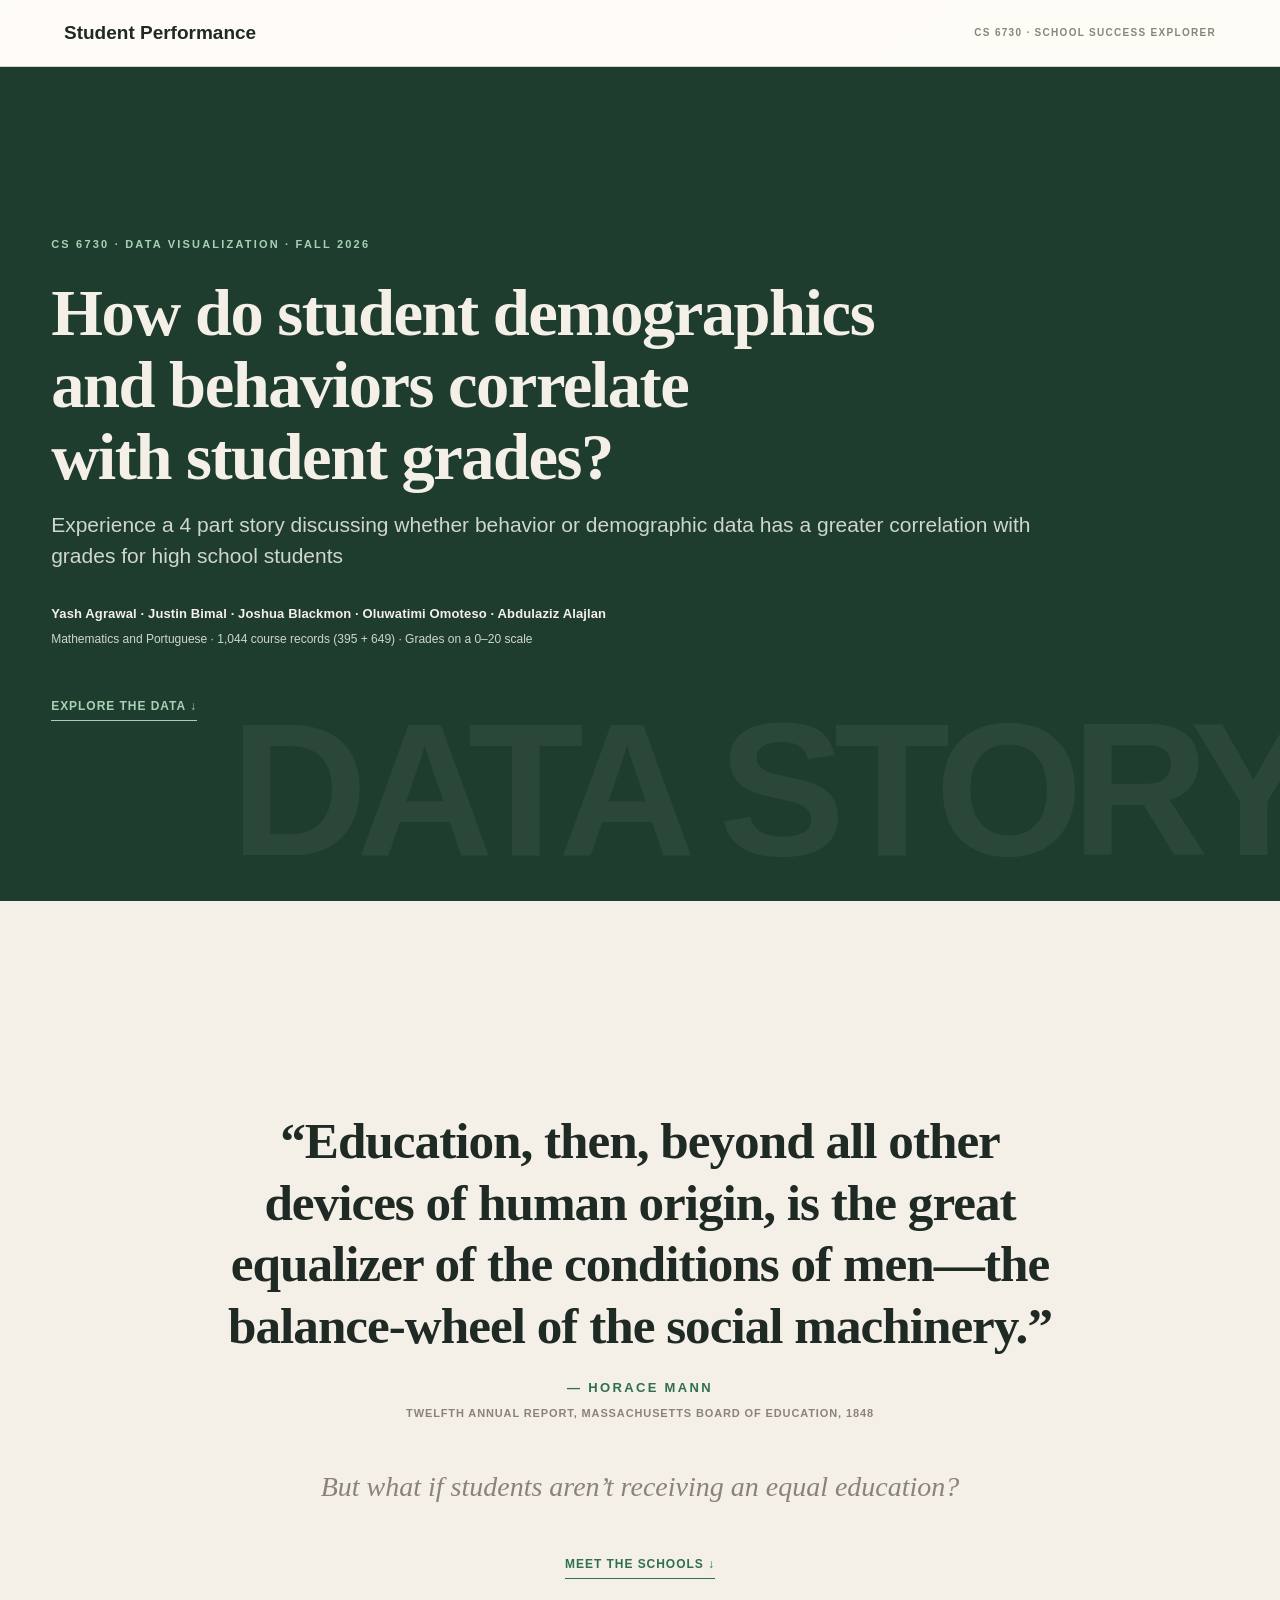
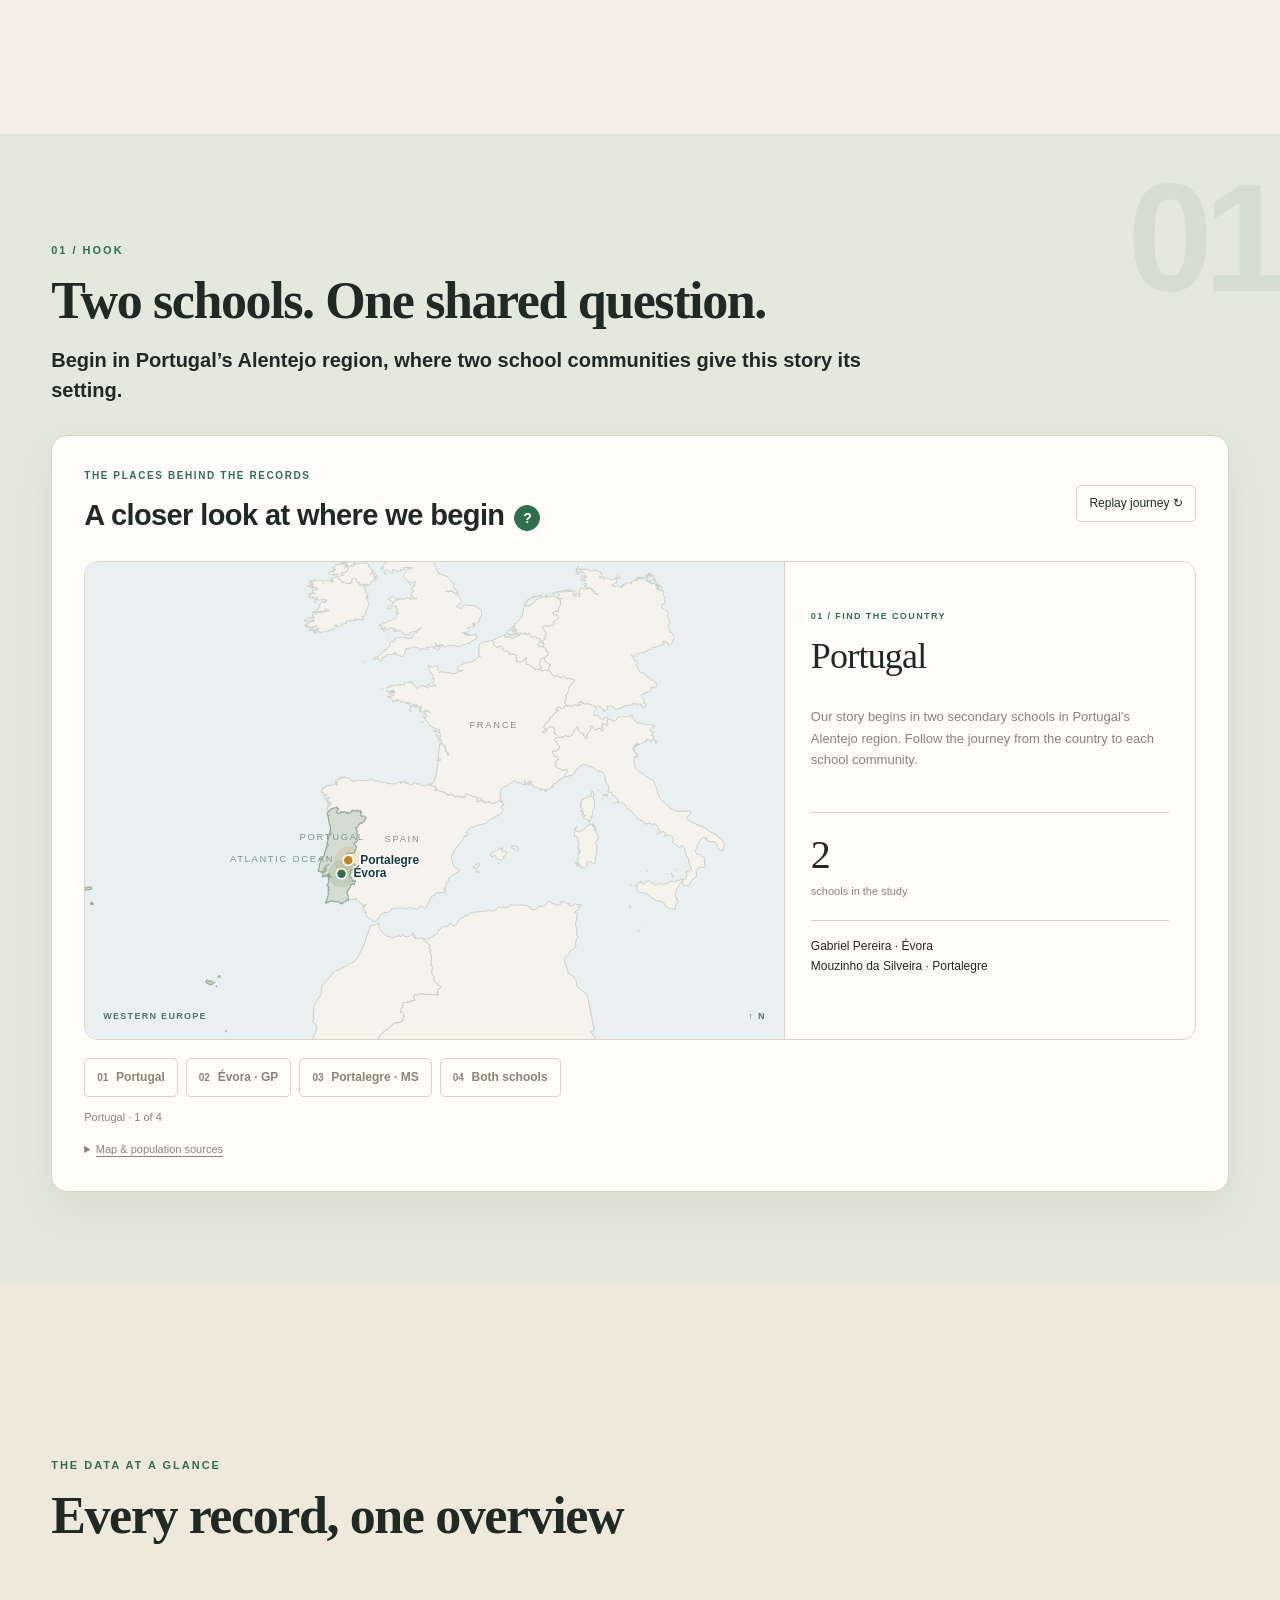
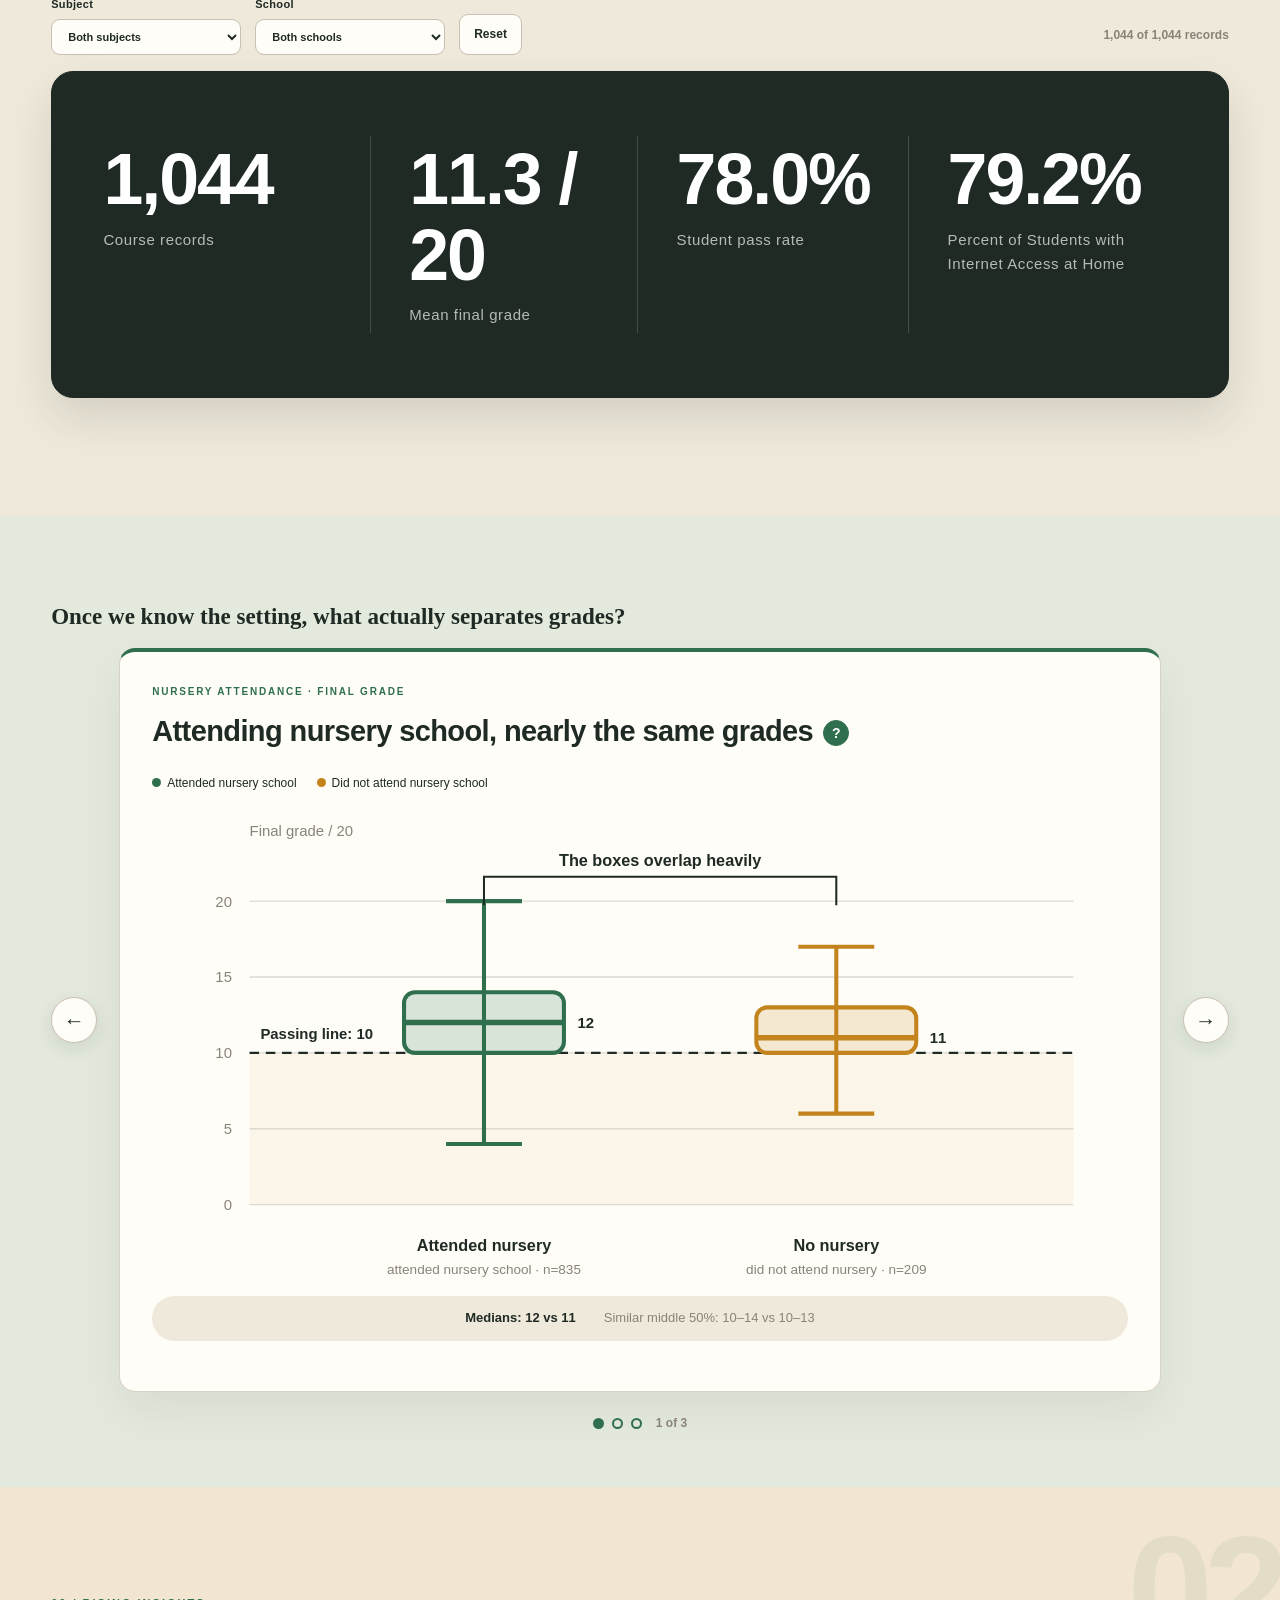
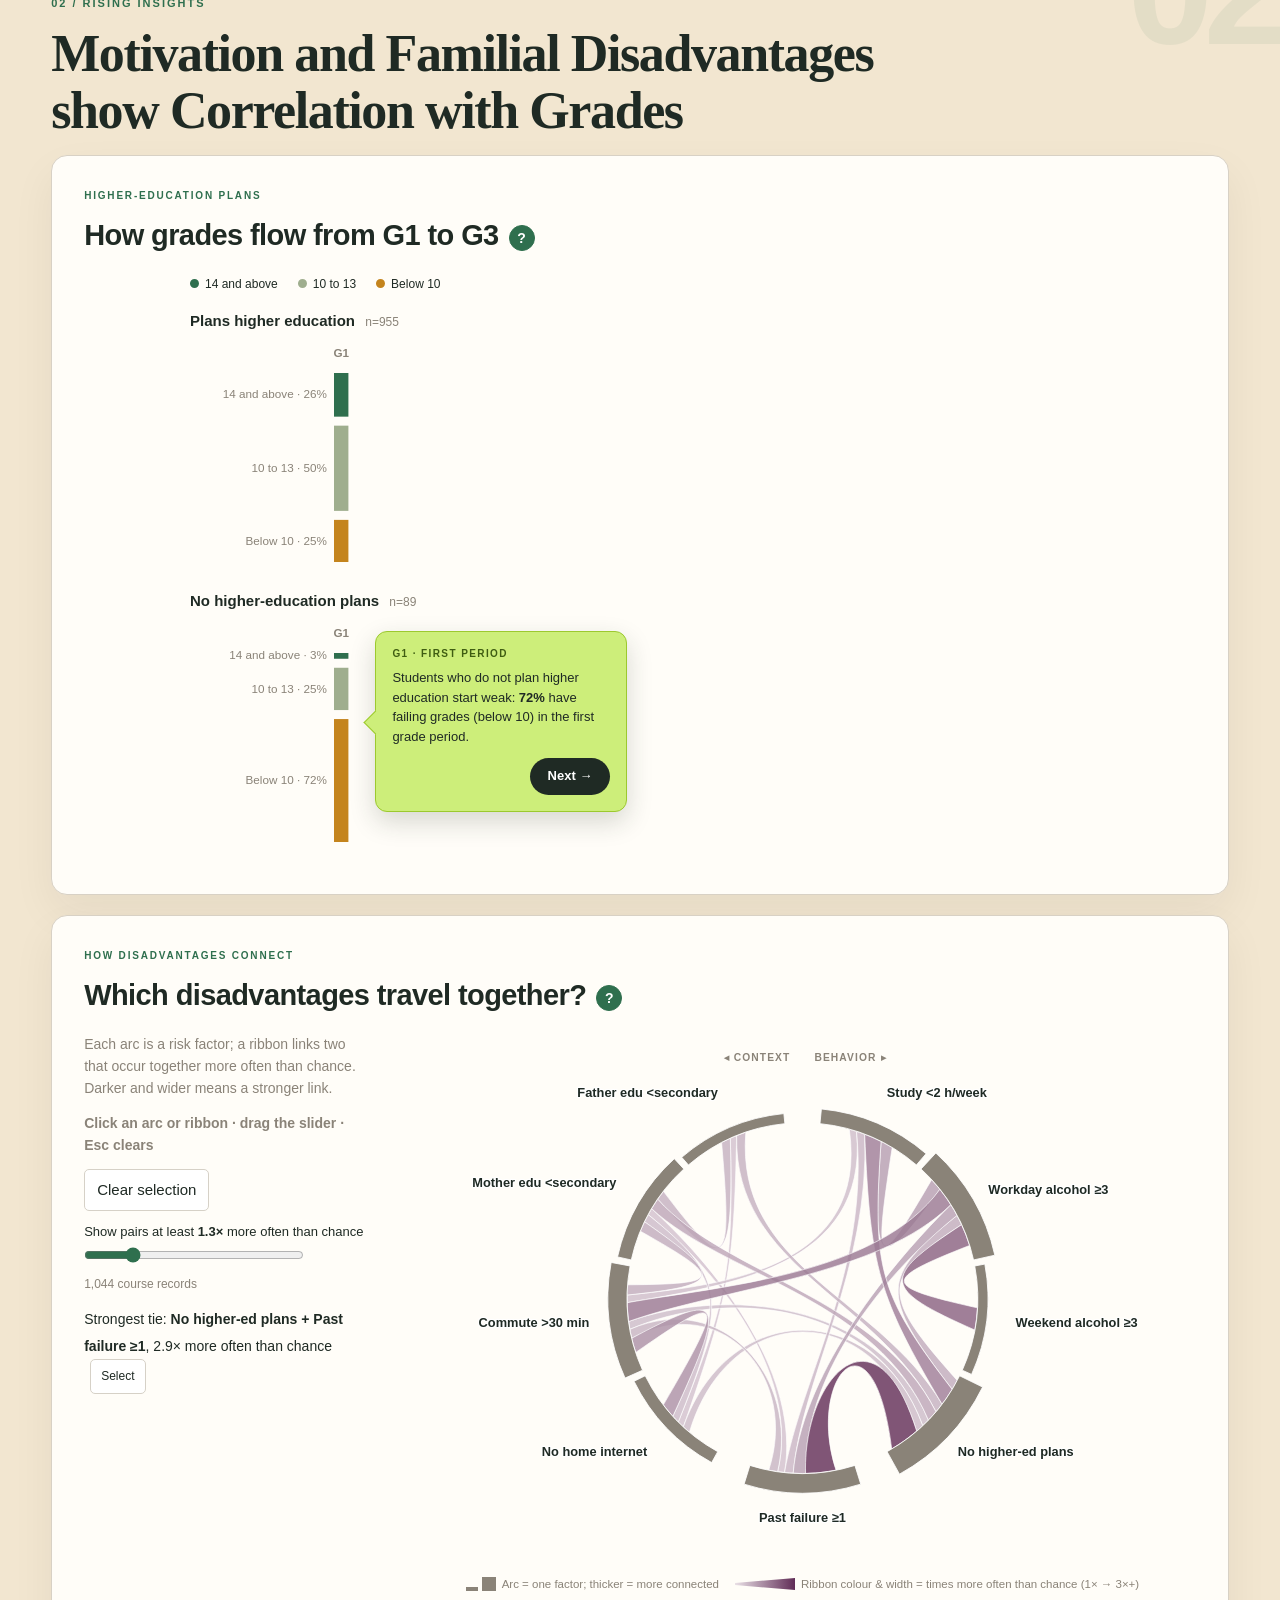
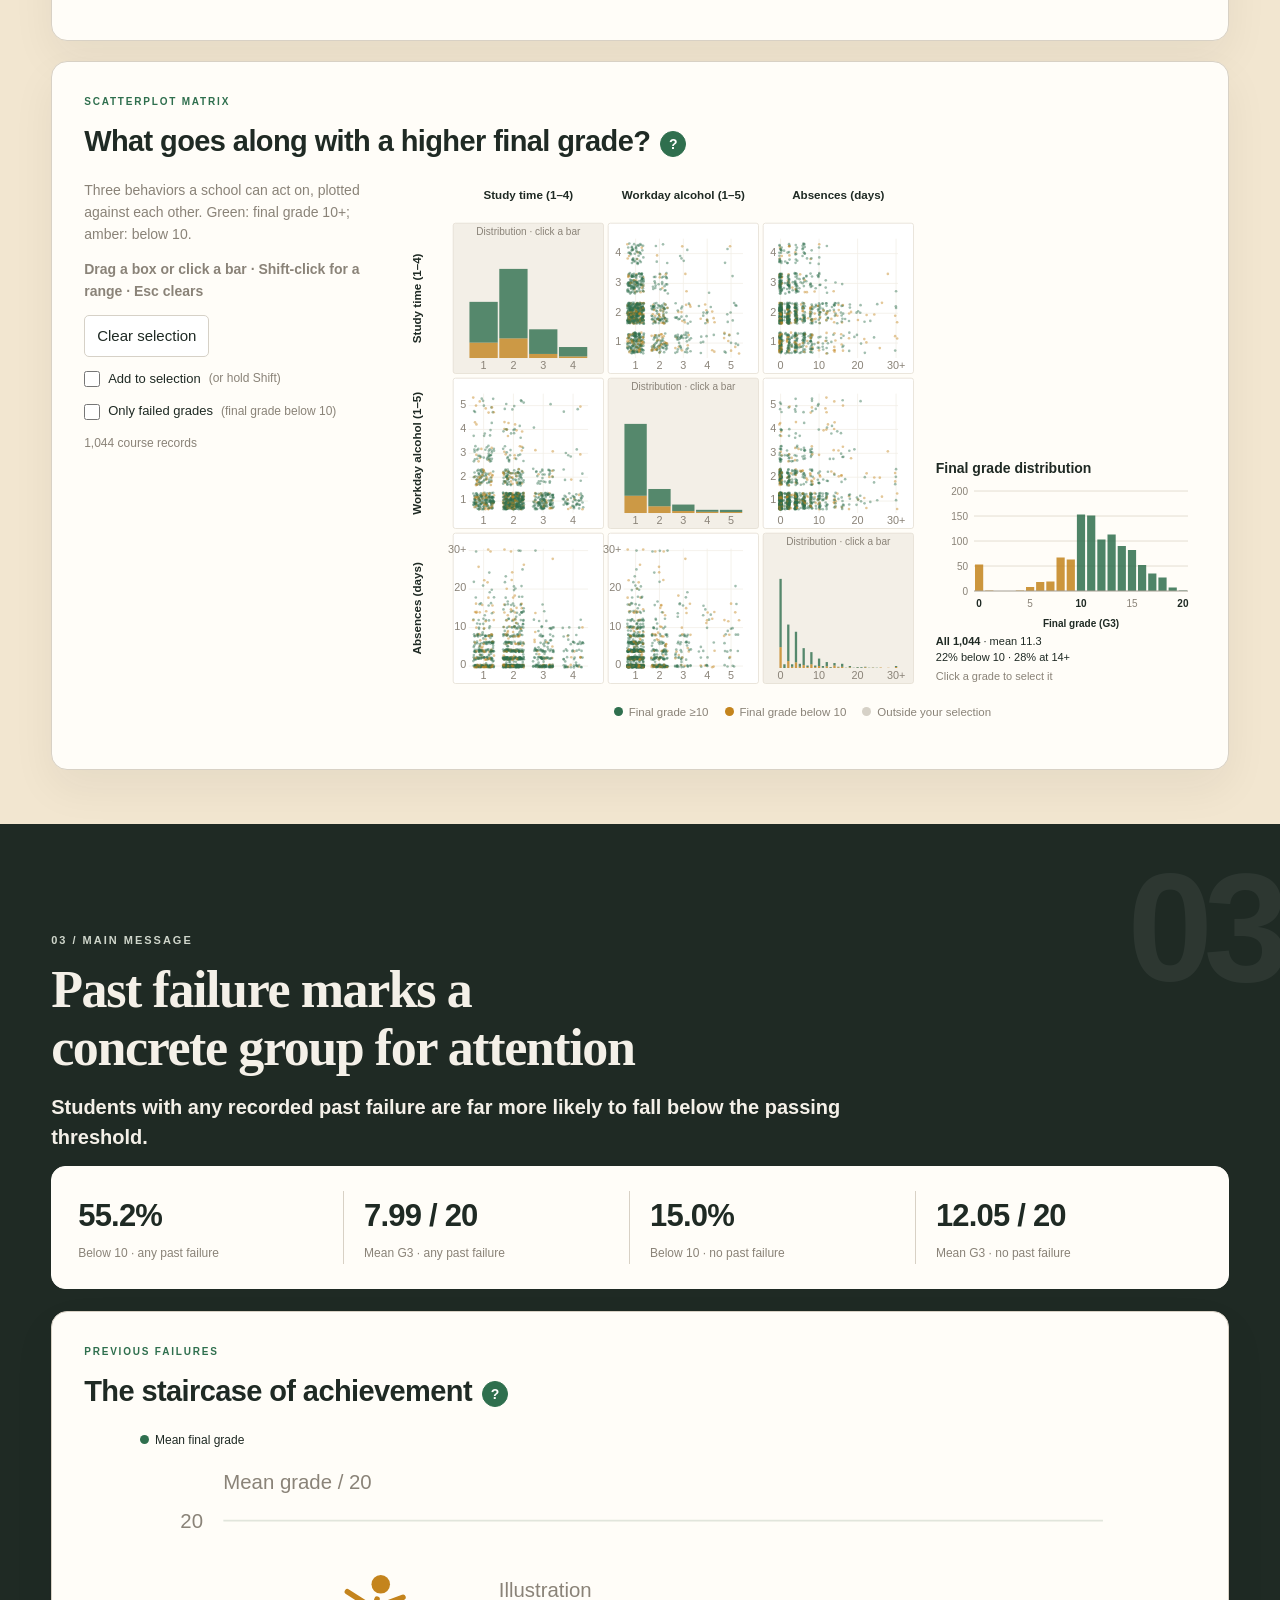
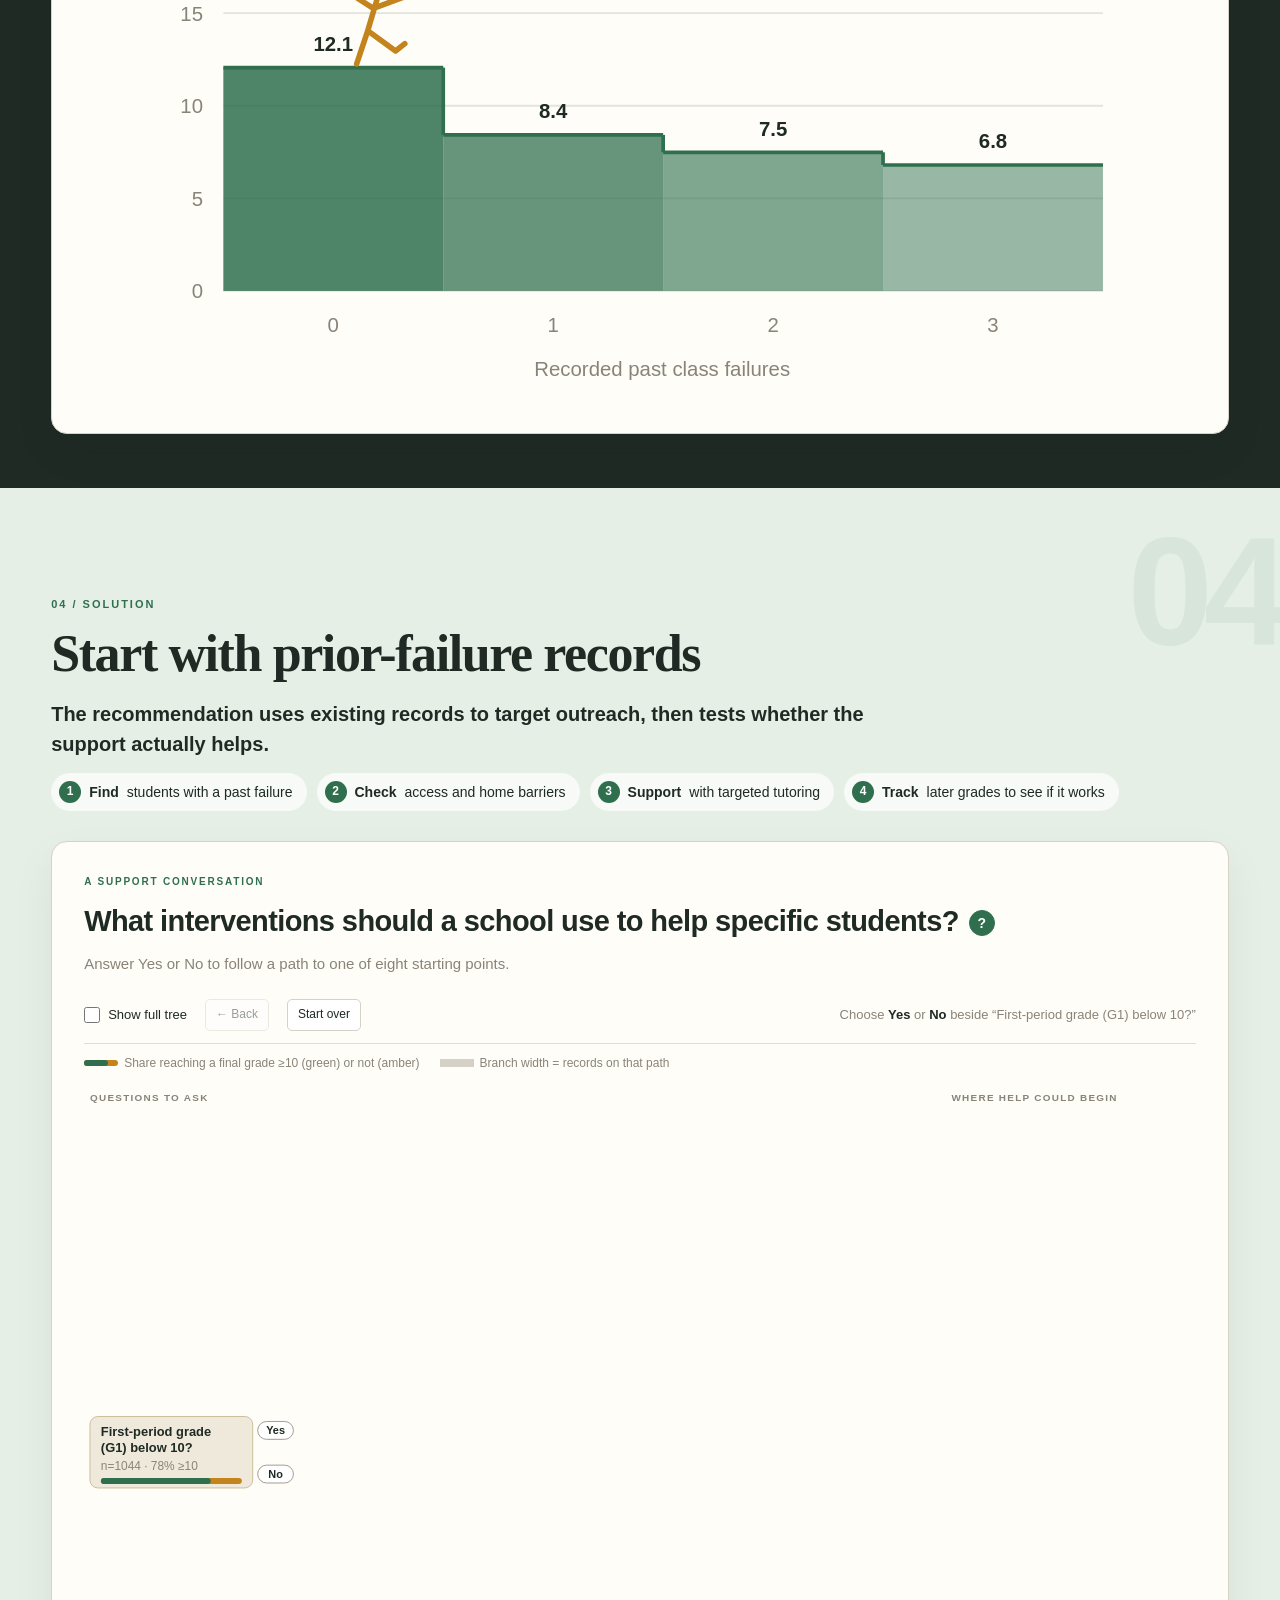
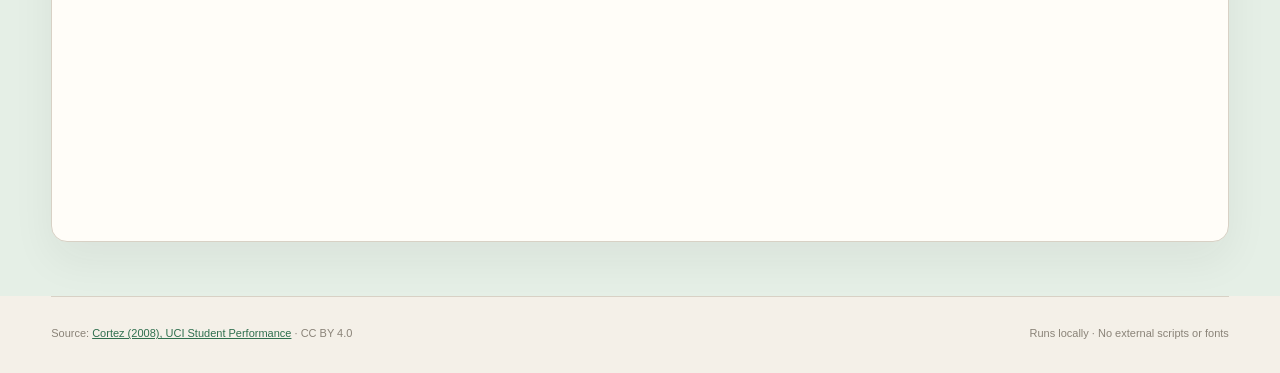
==== commit 7c1421d3: "My final changes" ====
--- a/web/index.html
+++ b/web/index.html
@@ -134,17 +134,9 @@
 <p class="section-summary">The recommendation uses existing records to target outreach, then tests whether the support actually helps.</p>
 <ol class="steps"><li><strong>Find</strong> students with a past failure</li><li><strong>Check</strong> access and home barriers</li><li><strong>Support</strong> with targeted tutoring</li><li><strong>Track</strong> later grades to see if it works</li></ol>
 <div class="story-grid solution">
-<article class="card" id="support-card">
-<p class="eyebrow">WHO RECEIVES SUPPORT?</p>
-<h3 id="support-title">School support does not follow disadvantage</h3>
-<div class="support-toggle" role="group" aria-label="Type of support"><button type="button" data-support="schoolsup" aria-pressed="true">School support</button><button type="button" data-support="famsup" aria-pressed="false">Family support</button></div>
-<p id="support-text" aria-live="polite"></p>
-<div id="support-chart" class="chart"></div>
-<p class="note" id="support-note"></p>
-</article>
 <article class="card" id="tree-card">
 <p class="eyebrow">A SUPPORT CONVERSATION</p>
-<h3>Where could help begin?</h3>
+<h3>What interventions should a school use to help specific students?</h3>
 <p>Answer Yes or No to follow a path to one of eight starting points.</p>
 <div id="tree" class="tree"></div>
 <p class="note">A transparent discussion aid, not a trained model or validated recommendation. Every student can request support.</p>
--- a/web/story.css
+++ b/web/story.css
@@ -42,7 +42,6 @@
 .story .card>.chart{margin-bottom:8px}
 .story #failures{max-width:1000px;margin:0 auto 8px}
 .story #internet{max-width:100%;margin:0 auto 8px}
-.story #support-chart{max-width:100%}
 .story .dots{display:none}
 .story-grid.rising{grid-template-columns:1fr 1fr}
 .story-grid .wide-card{grid-column:1/-1}
@@ -60,10 +59,6 @@
 .sankey-panel{margin-top:14px}
 .sankey-panel h4{margin:0 0 4px;font-size:15px;color:var(--ink)}
 .sankey-panel h4 span{font-weight:400;font-size:12px;color:var(--muted);margin-left:6px}
-.support-toggle{display:inline-flex;gap:0;margin:0 0 14px;border:1px solid var(--story-line);border-radius:999px;overflow:hidden;background:#fff}
-.support-toggle button{border:0;background:transparent;padding:8px 18px;font:inherit;font-size:13px;font-weight:700;color:var(--muted);cursor:pointer;border-radius:0}
-.support-toggle button[aria-pressed="true"]{background:var(--ink);color:#fff}
-.support-toggle button:focus-visible{outline:2px solid var(--teal);outline-offset:-2px}
 .matrix-layout{display:block}
 .grade-dist-panel{max-width:1240px;margin:18px auto 6px;padding-top:14px;border-top:1px solid var(--line)}
 .grade-dist-panel h4{margin:0 0 6px;font-size:14px;line-height:1.3;color:var(--ink)}
@@ -146,10 +141,9 @@
 .geo-bridge{font:600 23px/1.35 Georgia,serif;max-width:720px;margin:0 0 16px}
 .story-reveal{opacity:0;transform:translateY(22px);transition:opacity .7s ease var(--reveal-delay,0ms),transform .7s cubic-bezier(.22,.61,.36,1) var(--reveal-delay,0ms)}
 .story-reveal.is-visible{opacity:1;transform:none}
-#support-chart svg{animation:story-chart-in .35s ease}
 @keyframes story-chart-in{from{opacity:.35}to{opacity:1}}
 @media(max-width:760px){.geo-layout{grid-template-columns:1fr}.geo-context{border-left:0;border-top:1px solid var(--story-line);padding:22px}.geo-context h4{min-height:0;font-size:31px}.geo-context .geo-school{min-height:0}#school-map{min-height:320px;max-height:420px}.geo-heading{align-items:flex-start}.geo-heading h3{font-size:23px!important}.geo-pop{margin-top:0}.geo-controls button{flex:1;min-width:100px}.geo-heading button{padding:7px 9px}}
-@media(prefers-reduced-motion:reduce){html{scroll-behavior:auto}.story-reveal{opacity:1;transform:none;transition:none}#support-chart svg{animation:none}.geo-municipality{transition:none}}
+@media(prefers-reduced-motion:reduce){html{scroll-behavior:auto}.story-reveal{opacity:1;transform:none;transition:none}.geo-municipality{transition:none}}
 
 /* Section bands: each part of the story gets its own full-bleed ground, like the example projects.
    The band runs edge to edge while the text keeps the column width of main. */
